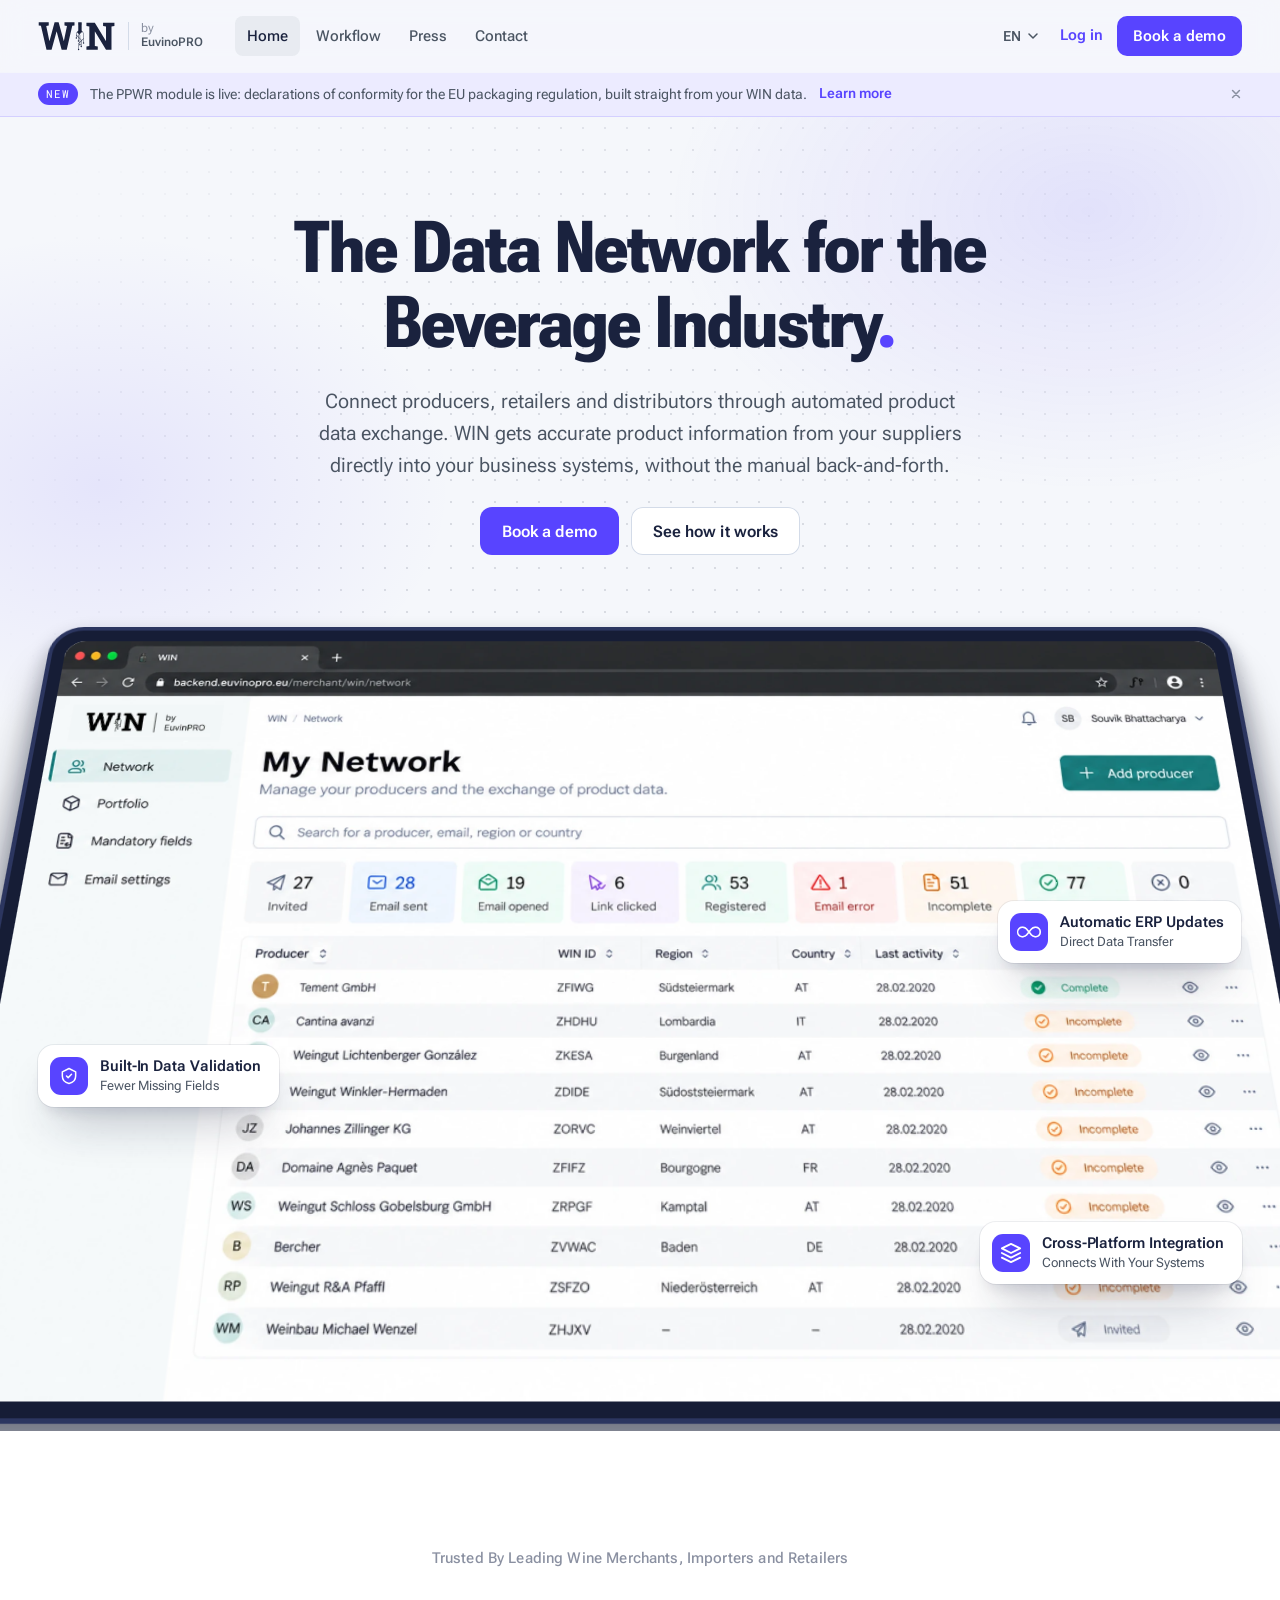
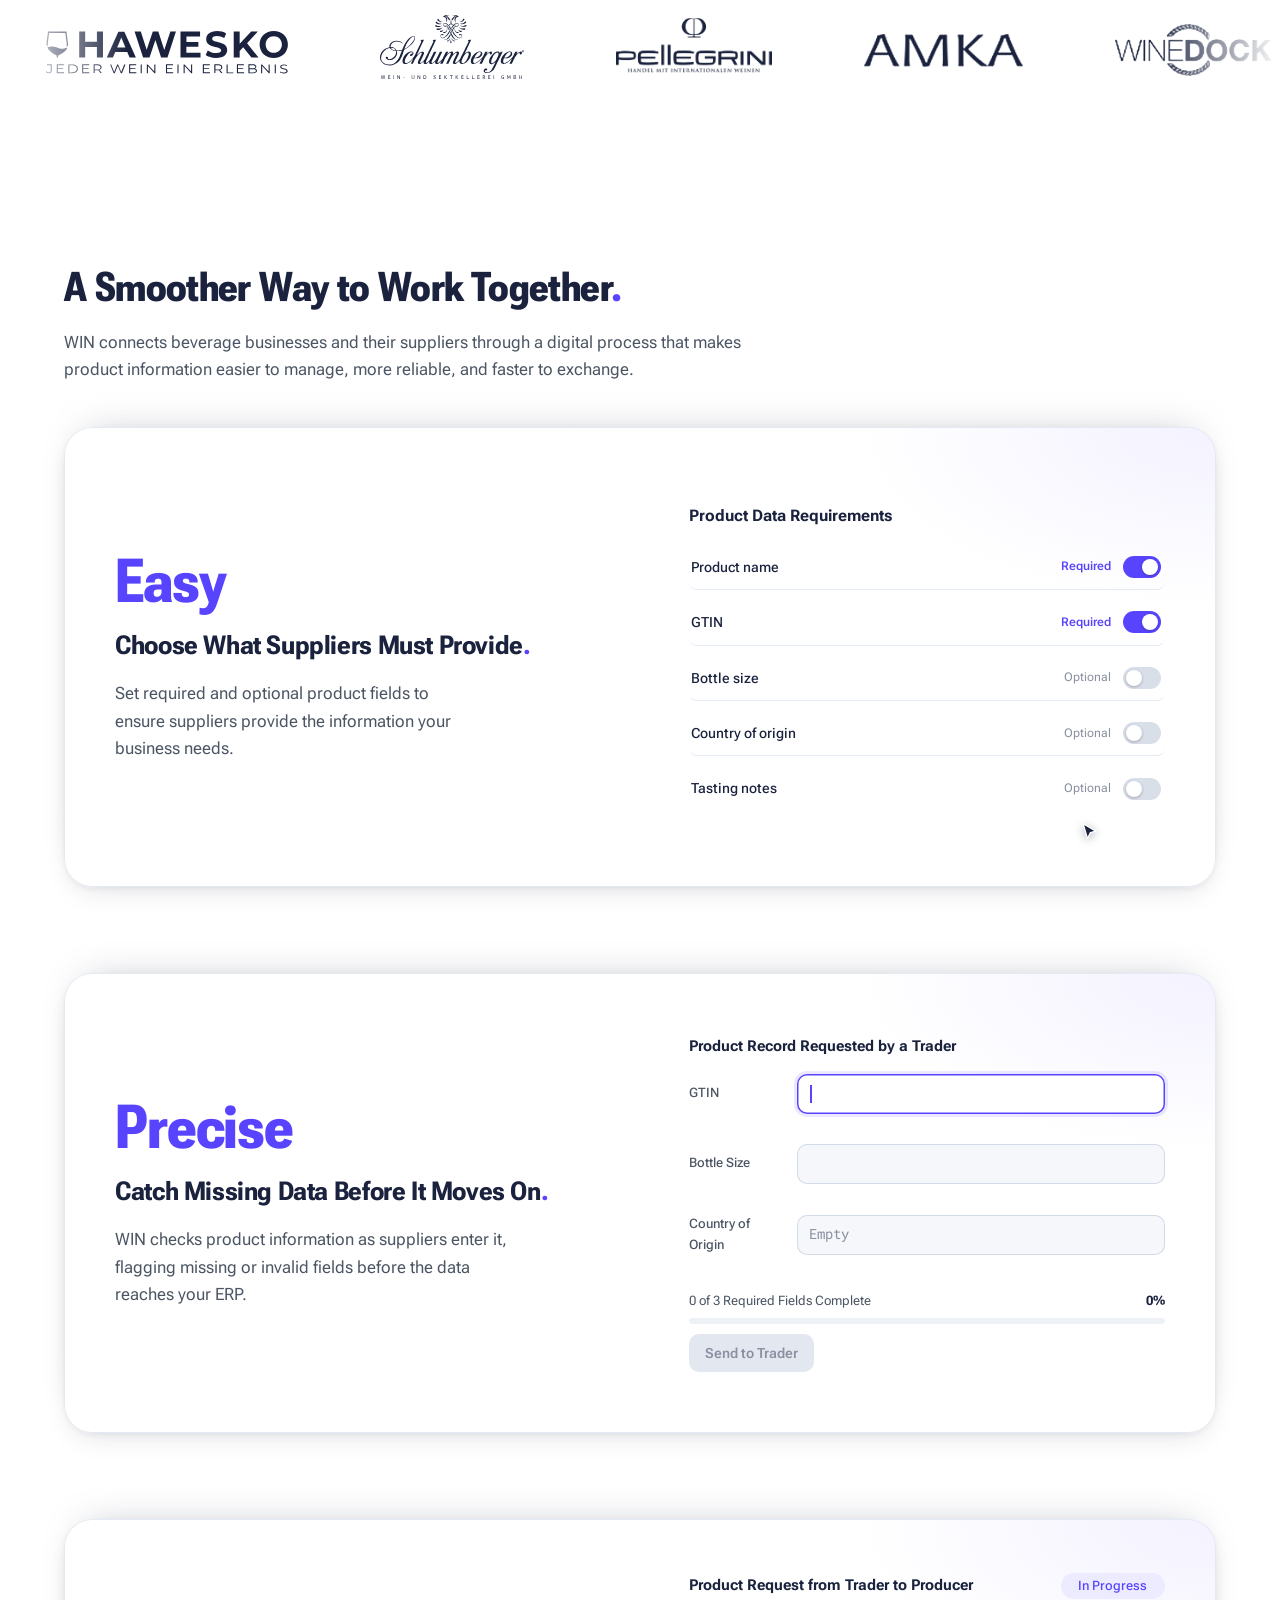
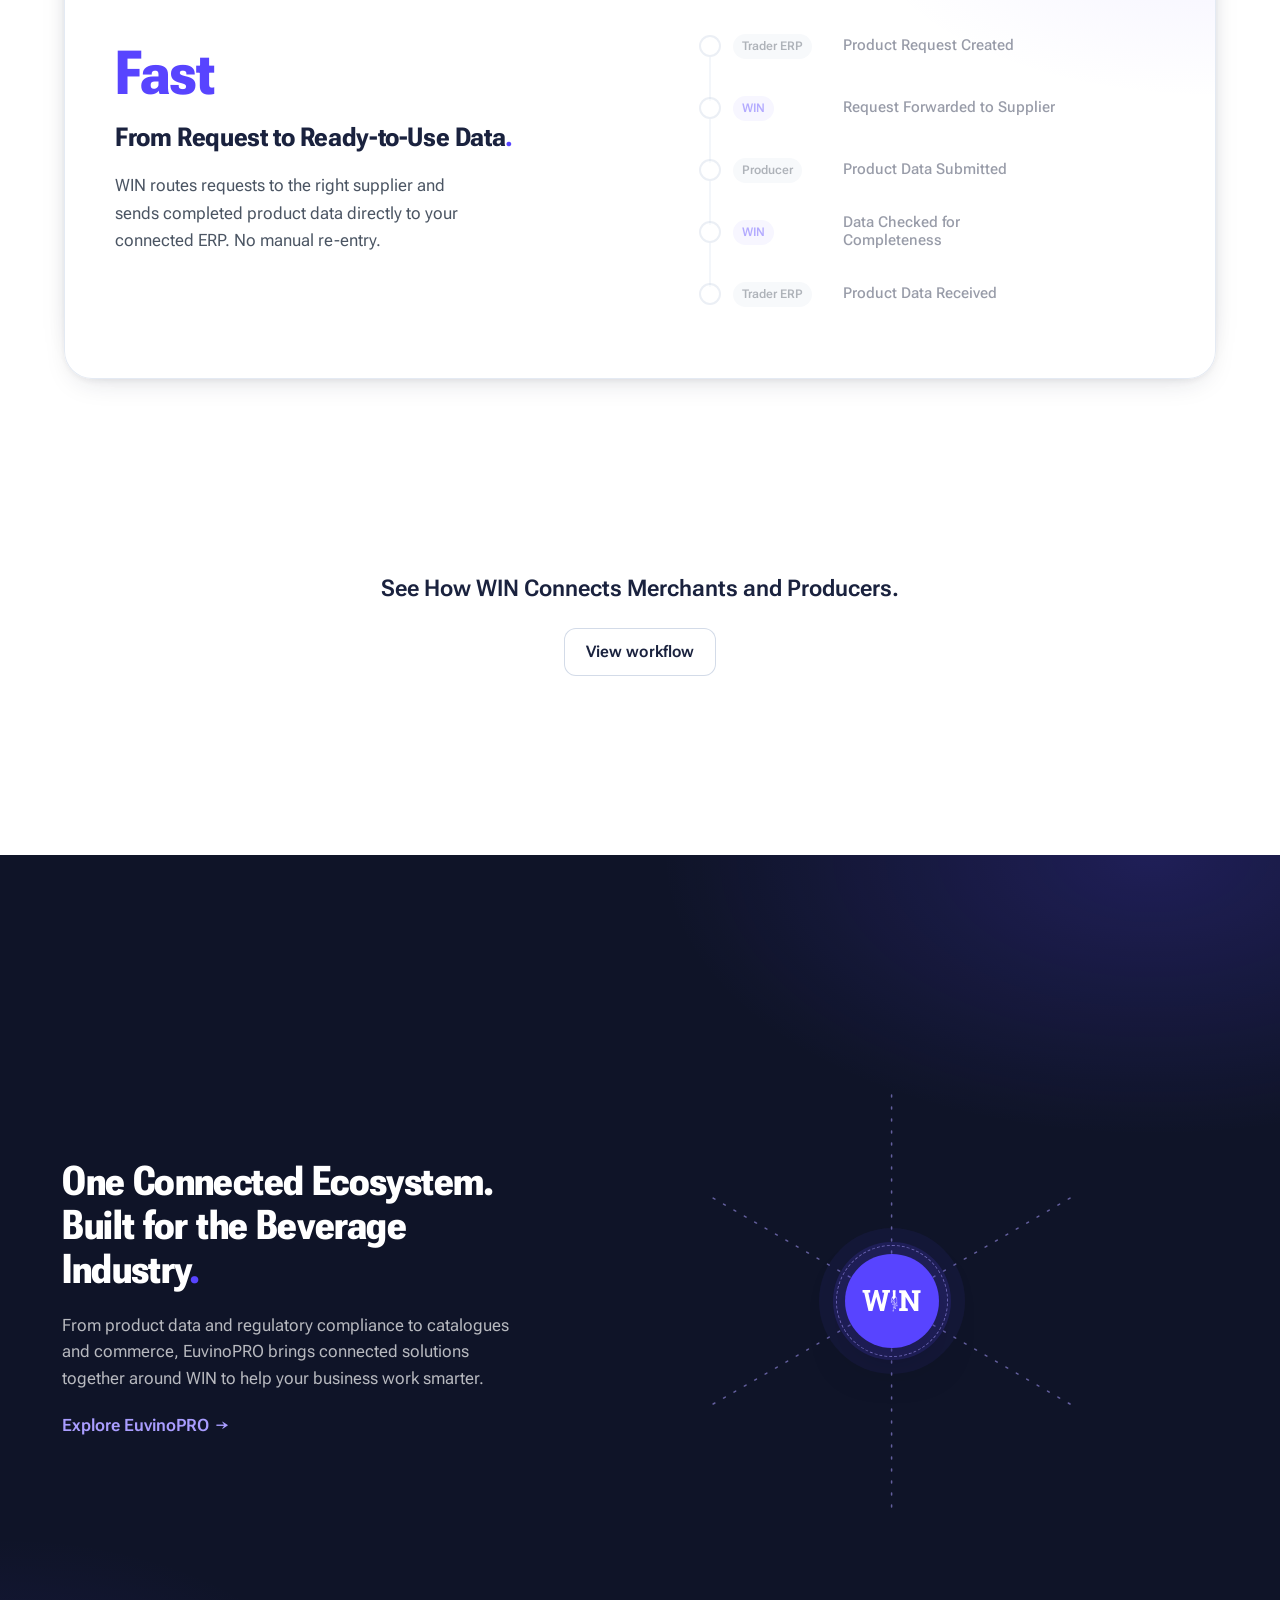
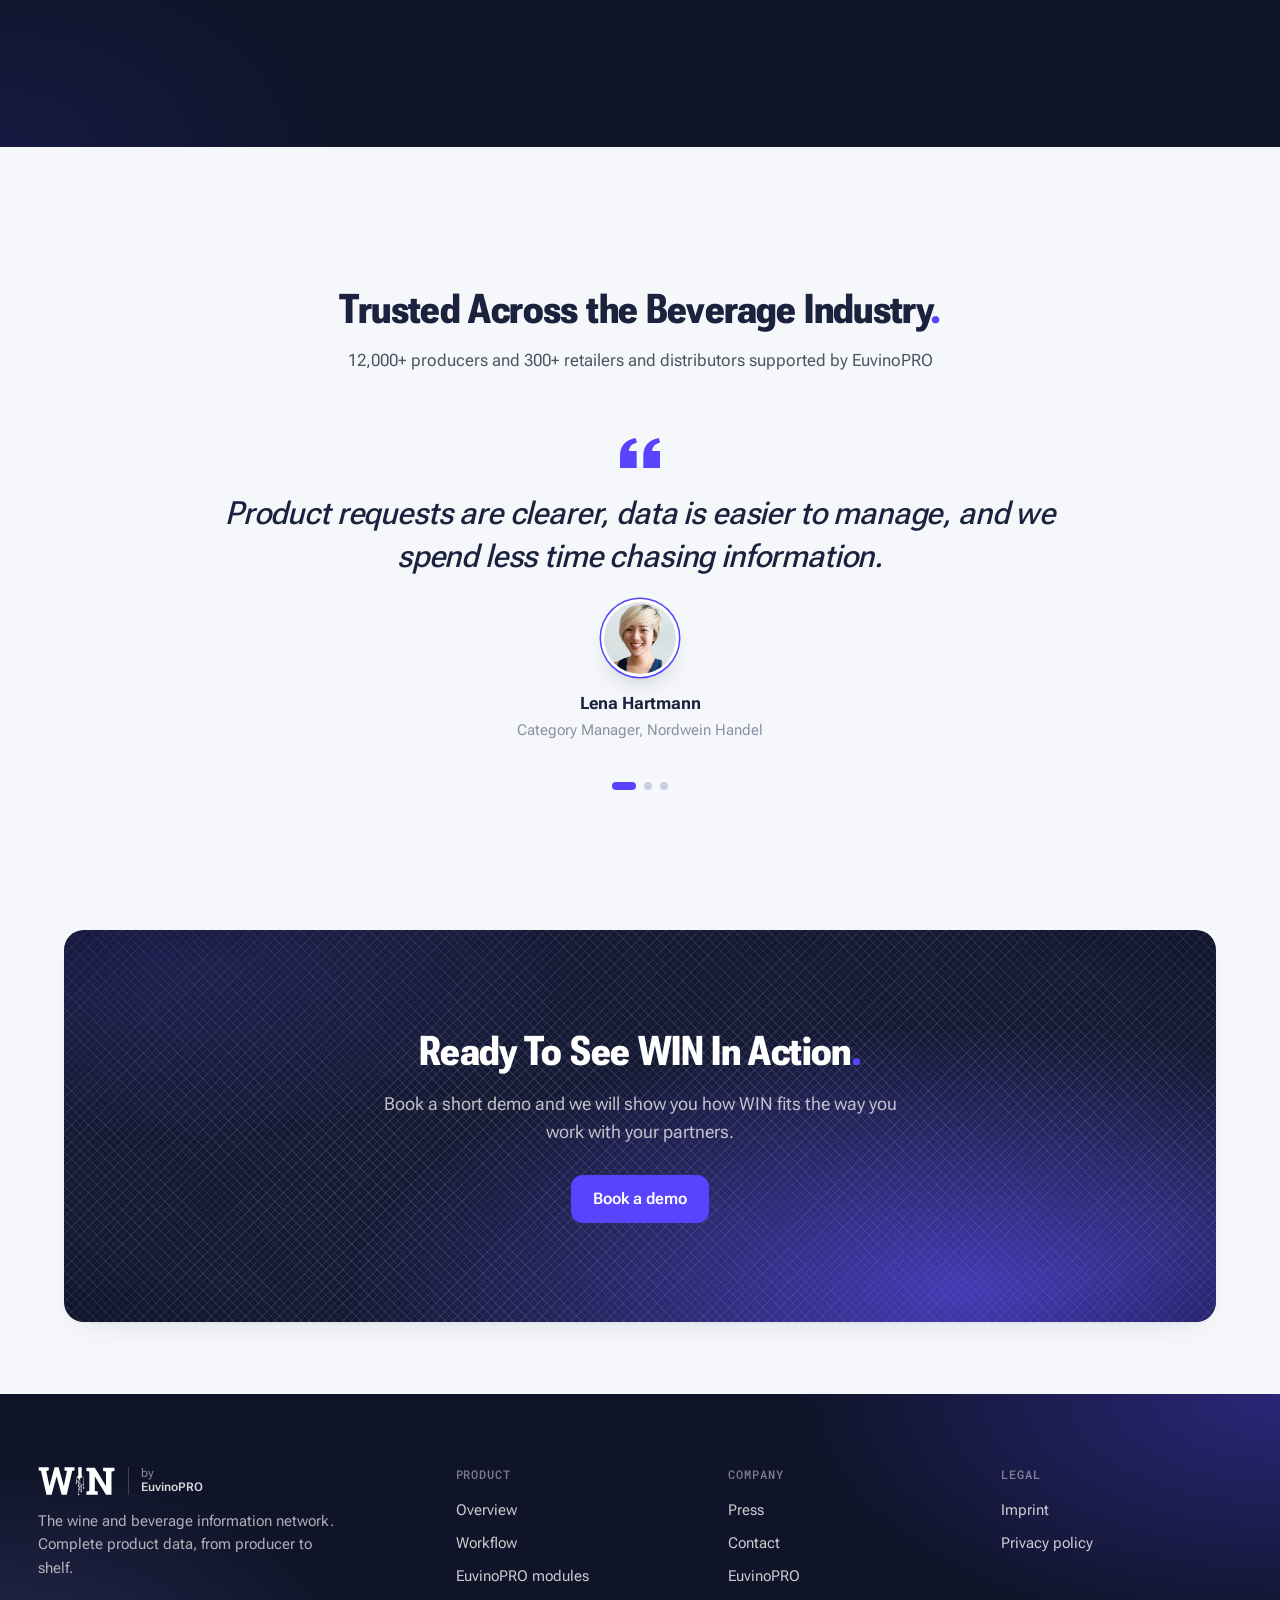
==== index.html @ dd014fe1 "Home: shiny button effect on View workflow and closing Book a demo Co-Authored-By: Claude Sonnet 5.5" ====
<!doctype html>
<html lang="en">
<head>
  <meta charset="utf-8">
  <meta name="viewport" content="width=device-width, initial-scale=1">
  <title>WIN | The data network for the wine & beverage industry</title>
  <meta name="description" content="WIN connects retailers, producers and agencies of the wine and beverage industry. Suppliers enter product data once, WIN validates it, and it lands straight in your ERP.">
  <meta name="robots" content="noindex">
  <link rel="icon" href="assets/brand/favicon.svg" type="image/svg+xml">
  <link rel="preconnect" href="https://fonts.googleapis.com">
  <link rel="preconnect" href="https://fonts.gstatic.com" crossorigin>
  <link href="https://fonts.googleapis.com/css2?family=Roboto+Flex:opsz,wdth,wght@8..144,25..151,300..900&family=Roboto+Mono:wght@400;500&display=swap" rel="stylesheet">
  <link rel="stylesheet" href="css/styles.css">
<script src="js/lang-de.js"></script>
<script src="js/i18n.js"></script>
</head>
<body data-page="home">
<script src="js/layout.js"></script>



<div class="announce" id="announce" role="region" aria-label="Announcement">
  <div class="announce-row">
    <span class="announce-tag">New</span>
    <span class="announce-text">The PPWR module is live: declarations of conformity for the EU packaging regulation, built straight from your WIN data.</span>
    <span class="announce-short">PPWR module now live</span>
    <a class="announce-link" href="#ecosystem">Learn more</a>
  </div>
  <button class="announce-close" type="button" aria-label="Dismiss announcement"><svg viewBox="0 0 14 14" aria-hidden="true"><path d="M3 3l8 8M11 3l-8 8"/></svg></button>
</div>

<main id="top">

  <!-- ============ HERO ============ -->
  <section class="hero" id="product">
    <div class="hero-bg" aria-hidden="true"></div>
    <div class="container">
      <div class="hero-copy">
        <h1>The Data Network for the<br class="d-br"> Beverage Industry<span class="dot">.</span></h1>
        <p class="lead">Connect producers, retailers and distributors through automated product data exchange. WIN gets accurate product information from your suppliers directly into your business systems, without the manual back-and-forth.</p>
        <div class="hero-ctas">
          <a class="btn btn-primary" href="contact.html?topic=demo">Book a demo</a>
          <a class="btn btn-secondary" href="solution.html">See how it works</a>
        </div>
      </div>

      <div class="hero-stage">
        <div class="stage-glow" aria-hidden="true"></div>

        <div class="float float-1" data-float="0">
          <div class="float-icon violet ico-loop"><svg viewBox="0 0 32 32" fill="none"><path class="loop-track" d="M12.736 12.097C10.294 9.466 5.388 8.865 2.85 11.404C0.312 13.942 0.312 18.057 2.85 20.597C5.388 23.135 10.299 22.528 12.741 19.897C14.804 17.675 17.205 14.343 19.254 12.107C21.679 9.46 26.611 8.865 29.149 11.404C31.688 13.942 31.688 18.057 29.149 20.597C26.611 23.135 21.684 22.545 19.259 19.898C17.21 17.663 14.799 14.32 12.736 12.097Z"/><path class="loop-run" pathLength="1" d="M12.736 12.097C10.294 9.466 5.388 8.865 2.85 11.404C0.312 13.942 0.312 18.057 2.85 20.597C5.388 23.135 10.299 22.528 12.741 19.897C14.804 17.675 17.205 14.343 19.254 12.107C21.679 9.46 26.611 8.865 29.149 11.404C31.688 13.942 31.688 18.057 29.149 20.597C26.611 23.135 21.684 22.545 19.259 19.898C17.21 17.663 14.799 14.32 12.736 12.097Z"/></svg></div>
          <div><b>Automatic ERP Updates</b><small>Direct Data Transfer</small></div>
        </div>
        <div class="float float-2" data-float="1">
          <div class="float-icon teal ico-check"><svg viewBox="0 0 24 24"><path d="M12 3l8 4v5c0 5-3.5 8-8 9-4.5-1-8-4-8-9V7z"/><path class="check-mark" d="M9 12l2 2 4-4"/></svg></div>
          <div><b>Built-In Data Validation</b><small>Fewer Missing Fields</small></div>
        </div>
        <div class="float float-3" data-float="2">
          <div class="float-icon violet ico-layers"><svg viewBox="0 0 24 24" fill="none"><path class="layer-bot" d="M2 17l10 5 10-5"/><path class="layer-mid" d="M2 12l10 5 10-5"/><path class="layer-top" d="M12 2L2 7l10 5 10-5z"/></svg></div>
          <div><b>Cross-Platform Integration</b><small>Connects With Your Systems</small></div>
        </div>

        <div class="device-scene"><div class="device" id="device">
<picture class="device-screen shot-en">
            <img src="assets/brand/win-network-screen-en.webp" width="2000" height="1254" alt="The WIN web app: a merchant's network of producers with request and data status for each one" fetchpriority="high">
          </picture>
          <picture class="device-screen shot-de">
            <img src="assets/brand/win-network-screen-de.webp" width="2000" height="1254" alt="Die WIN Web-App: das Produzentennetzwerk eines Händlers mit Anfrage- und Datenstatus je Produzent" loading="lazy">
          </picture>
        </div></div>
      </div>
    </div>
  </section>

  <!-- ============ LOGO CAROUSEL ============ -->
  <section class="logos" id="customers" aria-label="Customers">
    <div class="container"><p>Trusted By Leading Wine Merchants, Importers and Retailers</p></div>
    <div class="marquee">
      <div class="marquee-track" id="logoTrack">
        <div class="logo-tile" style="--dy:3.6px"><img src="assets/logos/mono/hawesko.svg" alt="Hawesko" style="--h:46px"></div>
        <div class="logo-tile" style="--dy:-2.9px"><img src="assets/logos/mono/schlumberger-1.svg" alt="Schlumberger" style="--h:64px"></div>
        <div class="logo-tile" style="--dy:-4.7px"><img src="assets/logos/mono/pellegrini.png" alt="Pellegrini" style="--h:54px"></div>
        <div class="logo-tile"><img src="assets/logos/mono/amka.png" alt="AMKA" style="--h:33px"></div>
        <div class="logo-tile"><img src="assets/logos/mono/winedock.png" alt="Winedock" style="--h:52px"></div>
        <div class="logo-tile"><img src="assets/logos/mono/dollerer.png" alt="Döllerer Weinhandelshaus" style="--h:64px"></div>
        <div class="logo-tile"><img src="assets/logos/mono/ersan.png" alt="Ersan Weine" style="--h:22px"></div>
      </div>
    </div>
  </section>

  <!-- ============ WHY WIN: stacking cards Easy, Precise, Fast (after uilayout stacking-card, 21st.dev) ============ -->
  <section class="section why" id="why">
    <div class="container">
      <div class="why-stage">
      <div class="why-head">
        <h2>A Smoother Way to Work Together<span class="dot">.</span></h2>
        <p class="lead">WIN connects beverage businesses and their suppliers through a digital process that makes product information easier to manage, more reliable, and faster to exchange.</p>
      </div>
      <div class="stack" id="stack">
        <div class="stack-item" style="--i:0">
          <article class="stack-card is-easy">
            <div class="stack-copy">
              <span class="tile-tag">Easy</span>
              <h3>Choose What Suppliers Must Provide<span class="dot">.</span></h3>
              <p>Set required and optional product fields to ensure suppliers provide the information your business needs.</p>
            </div>
            <div class="stack-visual">
              <div class="ui ui-fields" aria-hidden="true">
                <div class="ui-head"><b>Product Data Requirements</b></div>
                <div class="ui-row is-req"><span class="ui-label">Product name</span><span class="ui-state">Required</span><span class="ui-switch is-on"></span></div>
                <div class="ui-row is-req"><span class="ui-label">GTIN</span><span class="ui-state">Required</span><span class="ui-switch is-on"></span></div>
                <div class="ui-row" data-target="1"><span class="ui-label">Bottle size</span><span class="ui-state">Optional</span><span class="ui-switch"></span></div>
                <div class="ui-row" data-target="2"><span class="ui-label">Country of origin</span><span class="ui-state">Optional</span><span class="ui-switch"></span></div>
                <div class="ui-row"><span class="ui-label">Tasting notes</span><span class="ui-state">Optional</span><span class="ui-switch"></span></div>
                <svg class="ui-cursor" viewBox="0 0 24 24" aria-hidden="true"><path d="M5 3l14 8-6 1.6L9.8 19z"/></svg>
              </div>
            </div>
          </article>
        </div>
        <div class="stack-item" style="--i:1">
          <article class="stack-card is-right">
            <div class="stack-copy">
              <span class="tile-tag">Precise</span>
              <h3>Catch Missing Data Before It Moves On<span class="dot">.</span></h3>
              <p>WIN checks product information as suppliers enter it, flagging missing or invalid fields before the data reaches your ERP.</p>
            </div>
            <div class="stack-visual">
              <div class="ui ui-form" data-static aria-hidden="true">
                <div class="ui-head"><b>Product Record Requested by a Trader</b></div>
                <div class="ui-field is-ok" data-f="gtin"><label>GTIN</label><div class="ui-input"><span class="ui-val">4006381333931</span><i class="ui-caret"></i></div><span class="ui-msg">Valid</span></div>
                <div class="ui-field is-ok" data-f="size"><label>Bottle Size</label><div class="ui-input"><span class="ui-val">0.75 L</span><i class="ui-caret"></i></div><span class="ui-msg">Valid</span></div>
                <div class="ui-field is-err" data-f="country"><label>Country of Origin</label><div class="ui-input"><span class="ui-val ui-empty">Empty</span></div><span class="ui-msg">Required</span></div>
                <div class="ui-progress"><span data-status>2 of 3 Required Fields Complete</span><b data-pct>67%</b><i><em style="width:67%"></em></i></div>
                <span class="ui-send" aria-disabled="true">Send to Trader</span>
              </div>
            </div>
          </article>
        </div>
        <div class="stack-item" style="--i:2">
          <article class="stack-card is-fast">
            <div class="stack-copy">
              <span class="tile-tag">Fast</span>
              <h3>From Request to Ready-to-Use Data<span class="dot">.</span></h3>
              <p>WIN routes requests to the right supplier and sends completed product data directly to your connected ERP. No manual re-entry.</p>
            </div>
            <div class="stack-visual">
              <div class="ui ui-activity" data-static aria-hidden="true">
                <div class="ui-head"><b>Product Request from Trader to Producer</b><span class="ui-count is-ready" data-act-status>Ready to Use</span></div>
                <ol class="act">
                  <li class="is-done"><span class="act-dot"></span><span class="act-who">Trader ERP</span><span class="act-msg">Product Request Created</span><span class="act-state">Done</span></li>
                  <li class="is-done"><span class="act-dot"></span><span class="act-who is-win">WIN</span><span class="act-msg">Request Forwarded to Supplier</span><span class="act-state">Done</span></li>
                  <li class="is-done"><span class="act-dot"></span><span class="act-who">Producer</span><span class="act-msg">Product Data Submitted</span><span class="act-state">Done</span></li>
                  <li class="is-done"><span class="act-dot"></span><span class="act-who is-win">WIN</span><span class="act-msg">Data Checked for Completeness</span><span class="act-state">Done</span></li>
                  <li class="is-done is-final"><span class="act-dot"></span><span class="act-who">Trader ERP</span><span class="act-msg">Product Data Received</span><span class="act-state">Done</span></li>
                </ol>
              </div>
            </div>
          </article>
        </div>
      </div>
      </div>
      <div class="why-more reveal">
        <p>See How WIN Connects Merchants and Producers.</p>
        <a class="btn btn-secondary btn-shiny" href="solution.html">View workflow</a>
      </div>
    </div>
  </section>

  <!-- ============ ECOSYSTEM ============ -->
  <section class="section trust eco-dark" id="ecosystem">
    <div class="container eco">
      <div class="eco-copy reveal">
        <h2>One Connected Ecosystem. Built for the Beverage Industry<span class="dot">.</span></h2>
        <p class="lead">From product data and regulatory compliance to catalogues and commerce, EuvinoPRO brings connected solutions together around WIN to help your business work smarter.</p>
        <div><a class="text-link" href="https://www.euvinopro.eu/">Explore EuvinoPRO</a></div>
      </div>
      <div class="eco-orbit reveal" id="ecoMods" role="group" aria-label="EuvinoPRO modules around WIN">
        <svg class="orbit-lines" aria-hidden="true"></svg>
        <div class="eco-core" aria-hidden="true"><svg class="win-logo" viewBox="0 0 108 42" role="img" aria-label="WIN"><g transform="translate(1 1)"><g class="win-logo__vine" transform="translate(51.547945 .666621)"><path d="m.91498721 18.123517 6.84577551 6.8692815-.08460928-.2047489v9.3118877c0 .1602168.12991857.2900946.29017642.2900946s.29017642-.1298778.29017642-.2900946v-9.3118877c0-.076755-.03042375-.1503734-.08460927-.2047489l-6.84567953-6.8686897c-.11311247-.1134951-.29683744-.1138403-.41036261-.0007604-.11352518.1130799-.11387071.2967522-.00076105.4102474z"/><path d="m6.96363898 34.0495268c0 .55563.44909056 1.0060401 1.00260738 1.0060401.55353602 0 1.00241541-.4503903 1.00241541-1.0060401 0-.5554032-.4488698-1.0060401-1.00241541-1.0060401-.55353602 0-1.00260738.4506073-1.00260738 1.0060401"/><path d="m2.18076222 14.1516311 3.78516437 4.1342332-.07612848-.1958622v13.617049c0 .1602168.12991857.2900947.29017642.2900947s.29017642-.1298779.29017642-.2900947v-13.617049c0-.0725039-.02715947-.1423843-.07612848-.1958622l-3.78526035-4.1336414c-.10820788-.1181801-.29175049-.1262876-.40996909-.0181186-.118209.1081789-.12632892.2916728-.01812295.4098529z"/><path d="m5.17745066 31.6567294c0 .5549593.44909055 1.0057442 1.00260737 1.0057442.55353602 0 1.00241542-.4508342 1.00241542-1.0057442 0-.5556301-.4488698-1.0060401-1.00241542-1.0060401-.55353601 0-1.00260737.4503903-1.00260737 1.0060401"/><path d="m11.0453816 22.6585881-6.94818616 6.9718581c-.05418744.0543755-.08461311.127994-.08461311.2047489v8.4238107c0 .1602168.12991857.2900946.29017642.2900946s.29017642-.1298778.29017642-.2900946v-8.4238107l-.08461312.2047489 6.94818625-6.9718581c.1131124-.1134951.1127765-.2971764-.0007545-.4102474-.1135251-.1130809-.2972501-.1127455-.4103626.0007536z"/><path d="m3.30017729 38.2088123c0 .5554032.44909055 1.0062374 1.00260737 1.0062374.55353602 0 1.00241542-.4508342 1.00241542-1.0062374s-.4488698-1.0060401-1.00241542-1.0060401c-.55353602 0-1.00260737.4506073-1.00260737 1.0060401"/><path d="m8.88621493 12.8201074-5.01140521 5.0280308c-.05419225.0543755-.08462079.1280038-.08462079.2047588v8.2010024c0 .1602168.12991856.2900946.29017641.2900946.16025786 0 .29017642-.1298778.29017642-.2900946v-8.2010024l-.08462079.2047587 5.01140521-5.0280307c.11316046-.1144124.11287252-.2978668-.00067186-.4112929-.11354437-.1134261-.29725015-.1124398-.4104106.0009863z"/><path d="m3.07788754 26.2034001c0 .5551763.44909055 1.0057442 1.00260738 1.0057442.55353602 0 1.00241541-.4506073 1.00241541-1.0057442 0-.5554032-.4488698-1.0060401-1.00241541-1.0060401-.55353602 0-1.00260738.4506073-1.00260738 1.0060401"/><path d="m11.5396788 29.0814639v-10.1659368c-.0028794-.1293452-.0037432-.2324446-.0046071-.4676312-.0080623-2.2992948-.3348263-3.5968893-1.79204306-5.2846696-1.11960703-1.3048932-1.25580269-1.5958558-1.27394291-2.5180593l.00005576-7.69906725-.29017642.29009463h.29109783c.16025785 0 .29017642-.12987781.29017642-.29009463v-1.23368137c0-.16021682-.12991857-.29009463-.29017642-.29009463h-.29109783l.29017642.29009463v-1.19975217c0-.16021682-.12991857-.29009463-.29017642-.29009463h-3.99987169c-.16025786 0-.29017642.12987781-.29017642.29009463v1.19975217h.29017642v-.29009463h-.28865994c-.16025785 0-.29017642.12987781-.29017642.29009463v1.23368137c0 .16021682.12991857.29009463.29017642.29009463h.28865994v-.29009463h-.29017642v7.70468925c-.01807784.91813-.15399996 1.2089249-1.27701428 2.5123387-1.45457732 1.6863994-1.78042952 2.9835007-1.78714812 5.2812175-.00069733.2372183-.00150113.3407418-.0043876.4641692v3.234419c0 .1602168.12991856.2900946.29017642.2900946.16025785 0 .29017641-.1298778.29017641-.2900946v-3.2278107c.00285061-.1219775.00367604-.2279569.00438629-.4690712.00638267-2.1723562.30071503-3.3439985 1.6464414-4.9042483 1.20397348-1.3975081 1.39650941-1.8092942 1.41762502-2.8853626l.00005586-7.71040989c0-.16021682-.12991856-.29009463-.29017642-.29009463h-.28865993v.29009463h.29017642v-1.23368137h-.29017642v.29009463h.28865993c.16025786 0 .29017642-.12987781.29017642-.29009463v-1.19975217l-.29017642.29009463h3.9998717l-.29017642-.29009463v1.19975217c0 .16021682.12991856.29009463.29017642.29009463h.29109782l-.29017642-.29009463v1.23368137l.29017642-.29009463h-.29109782c-.16025786 0-.29017642.12987781-.29017642.29009463v7.70468929c.02113192 1.0794219.21367074 1.4915038 1.41484159 2.89059 1.34880729 1.5621239 1.64394589 2.7343579 1.65162429 4.9081936.000836.2390233.0017277.3445688.0047031.4722964l-.0000778 10.160019c0 .1602168.1299186.2900946.2901764.2900946.1602579 0 .2901669-.1298778.2901669-.2900946z"/><path d="m12.2528104 29.0311619c0 .5551764-.4490906 1.0057442-1.0026074 1.0057442-.553536 0-1.0024154-.4506073-1.0024154-1.0057442 0-.5554032.4488698-1.0060401 1.0024154-1.0060401.553536 0 1.0026074.4506073 1.0026074 1.0060401"/><path d="m.10798713 22.0934303c0 .5554032.44909055 1.0060401 1.00260737 1.0060401.55353602 0 1.00241542-.4506073 1.00241542-1.0060401 0-.5556301-.4488698-1.0062374-1.00241542-1.0062374-.55353601 0-1.00260737.4506073-1.00260737 1.0062374"/><path d="m8.50152697 2.92728088v-1.21444824h-.27594258v-1.1997719h-4.14518545v1.1997719h-.27603856v1.21444824h.27603856v8.80196342l-1.68550528 2.2261104 2.76211325 3.0171341 3.96560683-3.9166523-.93657312-1.8384891.03954377-8.29006652z"/></g><g class="win-logo__type"><path d="m105.999721 1.39389365v4.57137889l-4.110171.77921432v32.46741134h-7.6670786l-15.4926183-25.4545711-.1580828.0259768v20.1040665l4.1101709.7792143v4.5454908h-15.8874207v-4.5454908l4.0838208-.7792143v-27.14261756l-4.0838208-.77921433v-4.57137888h4.0838208 7.693429l15.4926183 25.45457107.1580918-.0259768v-20.07746912l-4.1101708-.77921432v-4.57137889h11.7775194 4.110171z"/><path d="m50.0958904 5.32592018-3.1424961.39710306-7.725206 33.48905226h-7.096671l-6.9920046-25.4407281h-.1571248l-6.9919152 25.4407281h-7.0966711l-7.77758387-33.48905226-3.11621773-.39710306v-4.65929925h14.0365659v4.65929925l-3.4828632.60889679 4.3732877 21.12606013.1571248.0264754 7.149049-26.42022556h5.6301788l7.2014269 26.42022556.1571248-.0264754 4.3470987-21.12606013-3.4828632-.60889679v-4.65929925h14.0097513v4.65929925z"/></g></g></svg></div>
        <div class="eco-module" style="left:50%;top:6%"><i class="lot" data-icon="check-circle"></i><span>PPWR Compliance<small>EU Packaging Rules</small></span><span class="new">NEW</span></div>
        <div class="eco-module" style="left:12%;top:32%"><i class="lot" data-icon="globe"></i><span>GDSN Connector<small>Publish &amp; Receive</small></span></div>
        <div class="eco-module" style="left:88%;top:32%"><i class="lot" data-icon="book-open"></i><span>Catalogues<small>Trade &amp; Product</small></span></div>
        <div class="eco-module" style="left:16%;top:76%"><i class="lot" data-icon="shopping-cart"></i><span>Online Shops<small>B2B &amp; B2C</small></span></div>
        <div class="eco-module" style="left:84%;top:76%"><i class="lot" data-icon="git-branch"></i><span>Multichannel<small>E-commerce Channels</small></span></div>
        <div class="eco-module" style="left:50%;top:96%"><i class="lot" data-icon="settings"></i><span>Process Consulting<small>Master Data Workflows</small></span></div>
      </div>
    </div>
  </section>

  <!-- ============ TESTIMONIALS ============ -->
  <section class="section testi" id="testimonials">
    <div class="container">
      <div class="testi-head reveal">
        <h2>Trusted Across the Beverage Industry<span class="dot">.</span></h2>
        <p class="lead">12,000+ producers and 300+ retailers and distributors supported by EuvinoPRO</p>
      </div>
      <div class="testi-stage reveal" data-testi>
        <figure class="testi-slide is-active">
          <svg class="testi-q" viewBox="0 0 48 36" aria-hidden="true"><path d="M0 36V21.6C0 9.6 6.2 2.4 18.6 0l1.8 5.4C13.8 7.2 11 10.8 10.8 15.6H20V36H0zm28 0V21.6C28 9.6 34.2 2.4 46.6 0l1.4 5.4c-6.4 1.8-9.2 5.4-9.4 10.2H48V36H28z"/></svg>
          <blockquote>Product requests are clearer, data is easier to manage, and we spend less time chasing information.</blockquote>
          <figcaption><img class="testi-av" src="assets/testimonials/women-44.jpg" width="128" height="128" alt="Portrait of Lena Hartmann" loading="lazy"><b>Lena Hartmann</b><small>Category Manager, Nordwein Handel</small></figcaption>
        </figure>
        <figure class="testi-slide">
          <svg class="testi-q" viewBox="0 0 48 36" aria-hidden="true"><path d="M0 36V21.6C0 9.6 6.2 2.4 18.6 0l1.8 5.4C13.8 7.2 11 10.8 10.8 15.6H20V36H0zm28 0V21.6C28 9.6 34.2 2.4 46.6 0l1.4 5.4c-6.4 1.8-9.2 5.4-9.4 10.2H48V36H28z"/></svg>
          <blockquote>I enter my product data once. WIN checks it as I type and sends it to every partner who asked for it.</blockquote>
          <figcaption><img class="testi-av" src="assets/testimonials/men-32.jpg" width="128" height="128" alt="Portrait of Jonas Berger" loading="lazy"><b>Jonas Berger</b><small>Managing Director, Weingut Sonnenhang</small></figcaption>
        </figure>
        <figure class="testi-slide">
          <svg class="testi-q" viewBox="0 0 48 36" aria-hidden="true"><path d="M0 36V21.6C0 9.6 6.2 2.4 18.6 0l1.8 5.4C13.8 7.2 11 10.8 10.8 15.6H20V36H0zm28 0V21.6C28 9.6 34.2 2.4 46.6 0l1.4 5.4c-6.4 1.8-9.2 5.4-9.4 10.2H48V36H28z"/></svg>
          <blockquote>Requests come in clearly, we refine the record for our market, and it goes on without a single email attachment.</blockquote>
          <figcaption><img class="testi-av" src="assets/testimonials/women-68.jpg" width="128" height="128" alt="Portrait of Mira Vogt" loading="lazy"><b>Mira Vogt</b><small>Product Data Lead, Vinara Import</small></figcaption>
        </figure>
        <div class="testi-ctrl">
          <span class="testi-dots" role="tablist"></span>
        </div>
      </div>
    </div>
  </section>

  <section class="section cta-end" id="book">
    <div class="container">
      <div class="cta-panel reveal">
        <h2>Ready To See WIN In Action<span class="dot">.</span></h2>
        <p>Book a short demo and we will show you how WIN fits the way you work with your partners.</p>
        <a class="btn btn-primary btn-shiny" href="contact.html?topic=demo">Book a demo</a>
      </div>
    </div>
  </section>

</main>

<script>WINi18n.start();</script>
<script src="assets/vendor/lottie_light.min.js"></script>
<script src="js/home.js"></script>
<script src="js/why.js"></script>
<script src="js/testimonials.js"></script>
</body>
</html>
---- css/styles.css ----
/* =========================================================
   WIN — concept redesign
   Brand: EuvinoPRO language (navy / violet) + WIN orange
   ========================================================= */

:root {
  /* Brand */
  --navy: #1a223e;
  --navy-900: #0f1428;
  --navy-800: #161d36;
  --navy-700: #232c4d;
  --violet: #5844ff;
  --violet-600: #4733f0;
  --violet-100: #ecebff;
  --orange: #e57f09; /* warnings only */
  --accent: var(--violet);
  --accent-light: #a99dff;
  --accent-soft: #f4f2ff;
  --orange-100: var(--accent-soft);
  --teal: #048ba8;
  --teal-100: #e1f3f7;
  --red: #d9483b;

  /* Neutrals */
  --bg: #f5f7fb;
  --surface: #ffffff;
  --line: #e4eaf3;
  --line-strong: #d3dbe8;
  --ink: var(--navy);
  --ink-2: #4b5563;
  --ink-3: #8a90a1;

  /* Type */
  --font: "Roboto Flex", Roboto, system-ui, sans-serif;
  --mono: "Roboto Mono", ui-monospace, monospace;

  /* Layout */
  --max: 1200px;
  --gutter: 24px;
  --radius: 14px;
  --radius-lg: 22px;

  --shadow-sm: 0 1px 2px rgba(26, 34, 62, .06), 0 1px 1px rgba(26, 34, 62, .04);
  --shadow-md: 0 10px 30px -12px rgba(26, 34, 62, .18), 0 2px 6px rgba(26, 34, 62, .05);
  --shadow-lg: 0 40px 80px -30px rgba(26, 34, 62, .35), 0 12px 30px -12px rgba(26, 34, 62, .15);

  --ease: cubic-bezier(.2, .7, .2, 1);
}

*, *::before, *::after { box-sizing: border-box; }
html { scroll-behavior: smooth; scroll-padding-top: 88px; -webkit-text-size-adjust: 100%; }
body {
  margin: 0;
  font-family: var(--font);
  font-size: 17px;
  line-height: 1.6;
  color: var(--ink);
  background: var(--bg);
  -webkit-font-smoothing: antialiased;
  overflow-x: hidden;
}
img, svg { display: block; max-width: 100%; }
a { color: inherit; text-decoration: none; }
button { font: inherit; color: inherit; cursor: pointer; border: 0; background: none; padding: 0; }
:focus-visible { outline: 2px solid var(--violet); outline-offset: 3px; border-radius: 6px; }

.container { width: 100%; max-width: var(--max); margin: 0 auto; padding: 0 var(--gutter); }
.sr-only { position: absolute; width: 1px; height: 1px; overflow: hidden; clip: rect(0 0 0 0); white-space: nowrap; }

/* ---------- Type ---------- */
.display, h1, h2, h3 {
  font-variation-settings: "wdth" 78, "opsz" 72;
  font-weight: 700;
  letter-spacing: -0.015em;
  line-height: 1.04;
  margin: 0;
}
h1 { font-size: clamp(44px, 6.4vw, 84px); }
h2 { font-size: clamp(34px, 4.4vw, 56px); }
h3 { font-size: 24px; line-height: 1.15; font-variation-settings: "wdth" 85, "opsz" 32; }
.dot { color: var(--accent); }
p { margin: 0; }
.lead { font-size: clamp(18px, 1.6vw, 21px); color: var(--ink-2); line-height: 1.55; max-width: 60ch; }
.eyebrow {
  display: inline-flex; align-items: center; gap: 10px;
  font-family: var(--mono); font-size: 12.5px; font-weight: 500;
  letter-spacing: .08em; text-transform: uppercase; color: var(--ink-2);
}
.eyebrow::before { content: ""; width: 18px; height: 2px; background: var(--accent); border-radius: 2px; }
.mono { font-family: var(--mono); }

.section { padding: clamp(80px, 11vw, 140px) 0; position: relative; }
.section-head { display: grid; gap: 18px; max-width: 760px; margin-bottom: clamp(40px, 6vw, 64px); }
.section-head.center { margin-inline: auto; text-align: center; justify-items: center; }

/* ---------- Buttons (text-only by default) ---------- */
.btn {
  display: inline-flex; align-items: center; justify-content: center;
  height: 48px; padding: 0 22px; border-radius: 12px;
  font-weight: 600; font-size: 16px; letter-spacing: .005em;
  transition: transform .2s var(--ease), background .2s, box-shadow .2s, color .2s;
  white-space: nowrap;
}
.btn:active { transform: translateY(1px); }
.btn-primary { background: var(--violet); color: #fff; }
.btn-primary:hover { background: var(--violet-600); }
.btn-primary:focus-visible { outline: none; box-shadow: 0 0 0 3px #fff, 0 0 0 5px var(--violet); }
.btn-secondary { background: var(--surface); color: var(--ink); box-shadow: inset 0 0 0 1px var(--line-strong); }
.btn-secondary:hover { box-shadow: inset 0 0 0 1px var(--ink-3); }
.btn-ghost-light { color: #fff; box-shadow: inset 0 0 0 1px rgba(255,255,255,.28); }
.btn-ghost-light:hover { box-shadow: inset 0 0 0 1px rgba(255,255,255,.6); }
.btn-sm { height: 40px; padding: 0 16px; font-size: 15px; border-radius: 10px; }

.text-link { color: var(--violet); font-weight: 600; display: inline-flex; gap: 6px; align-items: center; }
.text-link::after { content: "→"; transition: transform .2s var(--ease); }
.text-link:hover::after { transform: translateX(3px); }

/* ---------- Concept strip ---------- */
.concept-strip {
  background: var(--navy-900); color: rgba(255,255,255,.72);
  font-size: 13px; text-align: center; padding: 8px var(--gutter);
}
.concept-strip strong { color: #fff; font-weight: 600; }

/* ---------- Nav ---------- */
.nav {
  position: sticky; top: 0; z-index: 50;
  background: rgba(245, 247, 251, .78);
  backdrop-filter: saturate(1.6) blur(14px);
  -webkit-backdrop-filter: saturate(1.6) blur(14px);
  border-bottom: 1px solid transparent;
  transition: border-color .3s, background .3s;
}
.nav.is-scrolled { border-bottom-color: var(--line); background: rgba(255, 255, 255, .85); }
.nav-inner { height: 72px; display: flex; align-items: center; gap: 32px; width: 100%; padding: 0 clamp(20px, 3vw, 48px); }
.brand { display: flex; align-items: center; gap: 12px; flex-shrink: 0; }
.win-logo { height: 30px; width: auto; }
.win-logo__type { fill: var(--navy); }
.win-logo__vine { fill: var(--navy); }
.brand-by { font-size: 12px; color: var(--ink-3); line-height: 1.15; padding-left: 12px; border-left: 1px solid var(--line-strong); }
.brand-by b { display: block; color: var(--ink-2); font-weight: 600; }

.nav-links { display: flex; gap: 4px; margin-right: auto; }
.nav-links a {
  font-size: 15px; font-weight: 500; color: var(--ink-2);
  padding: 8px 12px; border-radius: 8px; transition: color .2s, background .2s;
}
.nav-links a:hover { color: var(--ink); background: rgba(26,34,62,.05); }
.nav-actions { display: flex; align-items: center; gap: 14px; }
.nav-login { font-size: 15px; font-weight: 500; color: var(--ink-2); }
.nav-login:hover { color: var(--ink); }

.lang-toggle {
  display: inline-flex; padding: 3px; border-radius: 10px;
  background: rgba(26,34,62,.06); position: relative;
}
.lang-toggle button {
  font-family: var(--mono); font-size: 12px; font-weight: 500; letter-spacing: .06em;
  width: 38px; height: 28px; border-radius: 7px; color: var(--ink-3);
  position: relative; z-index: 1; transition: color .2s;
}
.lang-toggle button[aria-pressed="true"] { color: var(--ink); }
.lang-toggle .lang-thumb {
  position: absolute; top: 3px; left: 3px; width: 38px; height: 28px; border-radius: 7px;
  background: var(--surface); box-shadow: var(--shadow-sm); transition: transform .25s var(--ease);
}
.lang-toggle[data-lang="de"] .lang-thumb { transform: translateX(38px); }

.nav-burger { display: none; width: 40px; height: 40px; border-radius: 10px; align-items: center; justify-content: center; }
.nav-burger span, .nav-burger span::before, .nav-burger span::after {
  display: block; width: 18px; height: 2px; background: var(--ink); border-radius: 2px; position: relative; transition: transform .25s var(--ease), opacity .2s;
}
.nav-burger span::before, .nav-burger span::after { content: ""; position: absolute; left: 0; }
.nav-burger span::before { top: -6px; }
.nav-burger span::after { top: 6px; }
.nav.is-open .nav-burger span { background: transparent; }
.nav.is-open .nav-burger span::before { transform: translateY(6px) rotate(45deg); }
.nav.is-open .nav-burger span::after { transform: translateY(-6px) rotate(-45deg); }

.mobile-menu { display: none; }

.lang-notice {
  position: fixed; left: 50%; bottom: 24px; z-index: 80;
  transform: translate(-50%, 20px); opacity: 0; pointer-events: none;
  background: var(--navy); color: #fff; font-size: 14px;
  padding: 12px 18px; border-radius: 12px; box-shadow: var(--shadow-lg);
  transition: opacity .3s, transform .3s var(--ease); max-width: calc(100% - 32px); text-align: center;
}
.lang-notice.is-visible { opacity: 1; transform: translate(-50%, 0); }

/* ---------- Hero ---------- */
.hero { position: relative; padding: clamp(56px, 8vw, 96px) 0 0; overflow: hidden; }
.hero-bg {
  position: absolute; inset: 0; pointer-events: none; z-index: 0;
  background:
    radial-gradient(600px 400px at 85% 138px, rgba(88, 68, 255, .12), transparent 70%),
    radial-gradient(500px 360px at 8% 413px, rgba(88,68,255, .10), transparent 70%);
}
.hero-bg::after {
  content: ""; position: absolute; inset: 0;
  background-image: radial-gradient(rgba(26,34,62,.13) 1px, transparent 1px);
  background-size: 22px 22px;
  mask-image: radial-gradient(ellipse 70% 826px at 50% 413px, #000 30%, transparent 75%);
  -webkit-mask-image: radial-gradient(ellipse 70% 826px at 50% 413px, #000 30%, transparent 75%);
}
.hero-copy { position: relative; z-index: 1; display: grid; justify-items: center; text-align: center; gap: 26px; }
.hero-pill {
  display: inline-flex; align-items: center; gap: 10px;
  padding: 6px 14px 6px 6px; border-radius: 999px;
  background: var(--surface); box-shadow: var(--shadow-sm), inset 0 0 0 1px var(--line);
  font-size: 14px; color: var(--ink-2);
}
.hero-pill b {
  font-family: var(--mono); font-size: 11px; letter-spacing: .06em; text-transform: uppercase;
  background: var(--violet-100); color: var(--violet); padding: 4px 9px; border-radius: 999px; font-weight: 500;
}
.hero h1 { max-width: 17ch; font-size: clamp(40px, 5.2vw, 72px); }
.hero h1 .accent {
  background: linear-gradient(100deg, #4733f0 5%, var(--violet) 45%, #9a7cff 95%);
  -webkit-background-clip: text; background-clip: text; color: transparent;
}
.hero .lead { margin: 0 auto; text-align: center; }
.hero-ctas { display: flex; gap: 12px; flex-wrap: wrap; justify-content: center; }

/* ---------- Product mockup ---------- */
.hero-stage { position: relative; z-index: 1; margin-top: clamp(40px, 6vw, 72px); padding-bottom: clamp(56px, 7vw, 96px); }
.stage-glow {
  position: absolute; left: 50%; top: 12%; width: 80%; height: 70%; transform: translateX(-50%);
  background: radial-gradient(closest-side, rgba(88,68,255,.25), transparent); filter: blur(40px); z-index: -1;
}
/* Container-scroll tilt (after aceternity / manuarora700 container-scroll-animation) */
.device-scene { perspective: 1200px; max-width: 1120px; margin: 0 auto; }
.device {
  --rx: 20deg; --sc: 1.05;
  transform: rotateX(var(--rx)) scale(var(--sc)); transform-origin: center top;
  padding: 12px; border-radius: 30px; background: var(--navy-800);
  border: 4px solid #2c3660;
  box-shadow: 0 9px 20px rgba(15,20,40,.29), 0 37px 37px rgba(15,20,40,.26), 0 84px 50px rgba(15,20,40,.15), 0 149px 60px rgba(15,20,40,.04);
  will-change: transform;
}
.device .browser { border-radius: 18px; box-shadow: none; max-width: none; }
.browser {
  background: var(--surface); border-radius: 16px 16px 0 0;
  box-shadow: var(--shadow-lg), 0 0 0 1px rgba(26,34,62,.08);
  overflow: hidden; max-width: 1080px; margin: 0 auto;
}
.browser-bar {
  height: 44px; display: flex; align-items: center; gap: 14px; padding: 0 16px;
  background: #f0f3f8; border-bottom: 1px solid var(--line);
}
.browser-dots { display: flex; gap: 7px; }
.browser-dots i { width: 11px; height: 11px; border-radius: 50%; background: #d6dce7; }
.browser-url {
  flex: 1; max-width: 420px; margin: 0 auto; height: 28px; border-radius: 8px; background: var(--surface);
  display: flex; align-items: center; justify-content: center; gap: 8px;
  font-family: var(--mono); font-size: 12px; color: var(--ink-3); box-shadow: inset 0 0 0 1px var(--line);
}
.browser-url::before {
  content: ""; width: 10px; height: 10px;
  background: url("data:image/svg+xml,%3Csvg xmlns='http://www.w3.org/2000/svg' viewBox='0 0 12 12'%3E%3Crect x='2' y='5' width='8' height='6' rx='1.5' fill='%238a90a1'/%3E%3Cpath d='M4 5V3.6a2 2 0 014 0V5' fill='none' stroke='%238a90a1' stroke-width='1.3'/%3E%3C/svg%3E") center/contain no-repeat;
}
.browser-spacer { width: 47px; }

.app { display: grid; grid-template-columns: 210px 1fr; min-height: 520px; text-align: left; }
.app-side { background: #fafbfd; border-right: 1px solid var(--line); padding: 18px 14px; display: flex; flex-direction: column; gap: 4px; }
.app-side .win-logo { height: 22px; margin: 2px 8px 18px; }
.app-side-label { font-family: var(--mono); font-size: 10.5px; letter-spacing: .08em; text-transform: uppercase; color: var(--ink-3); padding: 12px 10px 6px; }
.app-nav-item {
  display: flex; align-items: center; gap: 10px; padding: 8px 10px; border-radius: 8px;
  font-size: 13.5px; color: var(--ink-2); font-weight: 500;
}
.app-nav-item svg { width: 16px; height: 16px; stroke: currentColor; fill: none; stroke-width: 1.6; flex-shrink: 0; }
.app-nav-item.is-active { background: var(--violet-100); color: var(--violet); }
.app-nav-item .count { margin-left: auto; font-family: var(--mono); font-size: 11px; background: var(--accent); color: #fff; border-radius: 999px; padding: 1px 7px; }
.app-side-foot { margin-top: auto; display: flex; align-items: center; gap: 10px; padding: 10px; border-top: 1px solid var(--line); }
.avatar { width: 28px; height: 28px; border-radius: 50%; background: linear-gradient(135deg, var(--navy), var(--violet)); color: #fff; font-size: 11px; font-weight: 700; display: grid; place-items: center; }
.app-side-foot div { font-size: 12px; line-height: 1.3; color: var(--ink-2); }
.app-side-foot b { display: block; color: var(--ink); font-weight: 600; }

.app-main { padding: 22px 26px; min-width: 0; }
.app-head { display: flex; align-items: center; justify-content: space-between; gap: 16px; margin-bottom: 18px; }
.app-crumb { font-family: var(--mono); font-size: 11px; color: var(--ink-3); letter-spacing: .04em; }
.app-title { font-size: 22px; font-weight: 700; font-variation-settings: "wdth" 85; margin-top: 2px; }
.app-btn { height: 34px; padding: 0 14px; border-radius: 9px; background: var(--violet); color: #fff; font-size: 13px; font-weight: 600; display: inline-flex; align-items: center; }

.kpis { display: grid; grid-template-columns: repeat(5, 1fr); gap: 10px; margin-bottom: 18px; }
.kpi { border: 1px solid var(--line); border-radius: 12px; padding: 12px 14px; background: var(--surface); }
.kpi span { font-size: 11.5px; color: var(--ink-3); display: flex; align-items: center; gap: 6px; }
.kpi span::before { content: ""; width: 7px; height: 7px; border-radius: 50%; background: var(--c, var(--ink-3)); }
.kpi b { display: block; font-size: 22px; font-weight: 700; font-variation-settings: "wdth" 85; margin-top: 2px; }

.app-tools { display: flex; gap: 10px; margin-bottom: 12px; }
.app-search {
  flex: 1; height: 34px; border-radius: 9px; border: 1px solid var(--line); font-size: 12.5px; color: var(--ink-3);
  display: flex; align-items: center; padding: 0 12px; gap: 8px;
}
.app-search svg { width: 14px; height: 14px; stroke: var(--ink-3); fill: none; stroke-width: 1.8; }
.app-filter { height: 34px; border-radius: 9px; border: 1px solid var(--line); font-size: 12.5px; color: var(--ink-2); padding: 0 12px; display: flex; align-items: center; }

.table { width: 100%; border-collapse: collapse; font-size: 13px; }
.table th {
  text-align: left; font-weight: 500; font-size: 11px; color: var(--ink-3); letter-spacing: .04em; text-transform: uppercase;
  padding: 8px 10px; border-bottom: 1px solid var(--line); white-space: nowrap;
}
.table td { padding: 10px; border-bottom: 1px solid #eef2f8; white-space: nowrap; color: var(--ink-2); }
.table td:first-child { color: var(--ink); font-weight: 600; }
.table tr { transition: background .3s; }
.table tr.is-flash { background: #fff8ee; }
.id { font-family: var(--mono); font-size: 11.5px; color: var(--ink-3); }
.flag { display: inline-block; font-family: var(--mono); font-size: 10.5px; padding: 1px 6px; border-radius: 5px; background: #f0f3f8; color: var(--ink-2); }
.status { display: inline-flex; align-items: center; gap: 6px; font-size: 12px; font-weight: 500; padding: 3px 9px; border-radius: 999px; }
.status::before { content: ""; width: 6px; height: 6px; border-radius: 50%; background: currentColor; }
.status.complete { background: var(--teal-100); color: var(--teal); }
.status.progress { background: var(--violet-100); color: #b56300; }
.status.invited { background: var(--violet-100); color: var(--violet); }
.bar { width: 90px; height: 6px; border-radius: 6px; background: #eef2f8; overflow: hidden; }
.bar i { display: block; height: 100%; border-radius: 6px; background: var(--teal); width: var(--w); }
.bar.warn i { background: var(--warn, #e5a03a); }

/* Floating event cards */
.float {
  position: absolute; z-index: 3; background: var(--surface); border-radius: 14px;
  box-shadow: var(--shadow-lg), 0 0 0 1px rgba(26,34,62,.06);
  padding: 12px 14px; display: flex; gap: 12px; align-items: center; width: 320px; text-align: left;
  opacity: 0; transform: translateY(14px) scale(.97);
  transition: opacity .6s var(--ease), transform .6s var(--ease);
}
.float.is-on { opacity: 1; transform: none; }
.float-icon { width: 36px; height: 36px; border-radius: 10px; display: grid; place-items: center; flex-shrink: 0; }
.float-icon svg { width: 18px; height: 18px; fill: none; stroke-width: 2; stroke-linecap: round; stroke-linejoin: round; }
.float-icon.violet { background: var(--violet-100); } .float-icon.violet svg { stroke: var(--violet); }
.float-icon.orange { background: var(--violet-100); } .float-icon.orange svg { stroke: var(--accent); }
.float-icon.teal { background: var(--teal-100); } .float-icon.teal svg { stroke: var(--teal); }
.float small { display: block; font-family: var(--mono); font-size: 10.5px; letter-spacing: .06em; text-transform: uppercase; color: var(--ink-3); }
.float b { display: block; font-size: 14px; line-height: 1.3; font-weight: 600; }
.float em { font-style: normal; color: var(--ink-2); font-weight: 400; }
.float-1 { top: 70px; right: max(-30px, calc(50% - 600px)); }
.float-2 { top: 250px; left: max(-30px, calc(50% - 610px)); }
.float-3 { top: 400px; right: max(-10px, calc(50% - 590px)); }

/* ---------- Logos ---------- */
.logos { padding: 56px 0 24px; border-bottom: 1px solid var(--line); background: var(--surface); position: relative; z-index: 2; }
.logos p { text-align: center; font-size: 14px; color: var(--ink-3); margin-bottom: 28px; }
.marquee { overflow: hidden; mask-image: linear-gradient(90deg, transparent, #000 10%, #000 90%, transparent); -webkit-mask-image: linear-gradient(90deg, transparent, #000 10%, #000 90%, transparent); }
.marquee-track { display: flex; width: max-content; }

/* ---------- Before / After ---------- */

 

/* ---------- Pillars / bento ---------- */
.bento { display: grid; grid-template-columns: repeat(6, 1fr); gap: 20px; }
.tile {
  background: var(--surface); border-radius: var(--radius-lg); padding: 32px;
  box-shadow: var(--shadow-sm), inset 0 0 0 1px var(--line);
  display: flex; flex-direction: column; gap: 14px; overflow: hidden; position: relative;
}
.tile-wide { grid-column: span 3; }
.tile-third { grid-column: span 2; }
.tile-tag { font-family: var(--mono); font-size: 12px; letter-spacing: .08em; text-transform: uppercase; color: var(--accent); font-weight: 500; }
.tile h3 { font-size: 28px; }
.tile > p { color: var(--ink-2); font-size: 16px; }
.tile-visual { margin-top: auto; padding-top: 12px; }

/* Field config visual */
.fields { display: grid; gap: 8px; }
.field { display: flex; align-items: center; justify-content: space-between; gap: 10px; padding: 10px 14px; border-radius: 10px; background: #f7f9fc; box-shadow: inset 0 0 0 1px var(--line); font-size: 14px; }
.field span:first-child { display: flex; gap: 10px; align-items: center; }
.field .mono { font-size: 11px; color: var(--ink-3); }
.seg { display: inline-flex; padding: 2px; border-radius: 8px; background: #e9edf4; font-size: 11.5px; font-weight: 600; }
.seg i { font-style: normal; padding: 3px 9px; border-radius: 6px; color: var(--ink-3); }
.seg i.on { background: var(--surface); color: var(--ink); box-shadow: var(--shadow-sm); }
.seg i.on.req { color: var(--violet); }

/* Validation visual */
.checks { display: grid; gap: 8px; }
.check { display: flex; align-items: center; gap: 12px; font-size: 14px; padding: 9px 12px; border-radius: 10px; background: #f7f9fc; box-shadow: inset 0 0 0 1px var(--line); }
.check .mono { margin-left: auto; font-size: 11.5px; color: var(--ink-3); }
.tick { width: 20px; height: 20px; border-radius: 50%; display: grid; place-items: center; flex-shrink: 0; background: var(--teal-100); }
.tick svg { width: 12px; height: 12px; stroke: var(--teal); fill: none; stroke-width: 2.4; stroke-linecap: round; stroke-linejoin: round; }
.tick.err { background: #fbe6e3; } .tick.err svg { stroke: var(--red); }
.check.is-err { box-shadow: inset 0 0 0 1px #f3c9c3; background: #fff8f7; }
.check.is-err .mono { color: var(--red); }

/* Speed visual */
.pipe { display: flex; align-items: center; gap: 10px; }
.pipe-node { flex: 1; text-align: center; padding: 14px 8px; border-radius: 12px; background: #f7f9fc; box-shadow: inset 0 0 0 1px var(--line); font-size: 13px; font-weight: 600; }
.pipe-node small { display: block; font-family: var(--mono); font-weight: 400; font-size: 10.5px; color: var(--ink-3); margin-top: 2px; }
.pipe-node.hub { background: var(--navy); color: #fff; box-shadow: none; }
.pipe-node.hub small { color: rgba(255,255,255,.6); }
.pipe-line { width: 34px; height: 2px; background: repeating-linear-gradient(90deg, var(--line-strong) 0 4px, transparent 4px 8px); position: relative; overflow: visible; flex-shrink: 0; }
.pipe-line::after { content: ""; position: absolute; top: -3px; left: 0; width: 8px; height: 8px; border-radius: 50%; background: var(--accent); animation: packet 1.8s var(--ease) infinite; }
.pipe-line:nth-of-type(4)::after { animation-delay: .9s; }

.stat-pair { grid-column: span 3; display: grid; grid-template-columns: 1fr 1fr; gap: 20px; }
.stat-tile { justify-content: space-between; }
.stat-num { font-size: clamp(48px, 5vw, 64px); font-weight: 800; font-variation-settings: "wdth" 70, "opsz" 72; line-height: 1; letter-spacing: -.02em; }
.stat-num .unit { color: var(--accent); }
.stat-tile p { color: var(--ink-2); font-size: 15px; }

/* ---------- How it works ---------- */

.diagram-card {
  background: var(--bg); border-radius: var(--radius-lg); box-shadow: inset 0 0 0 1px var(--line);
  padding: 20px; position: sticky; top: 100px;
}
.diagram { width: 100%; height: auto; overflow: visible; }
.diagram .lane { fill: none; stroke: var(--line-strong); stroke-width: 2; stroke-dasharray: 5 6; transition: stroke .4s; }
.diagram .lane.is-active { stroke: var(--violet); stroke-dasharray: none; }
.diagram .node-box { fill: var(--surface); stroke: var(--line-strong); stroke-width: 1.5; transition: stroke .4s, fill .4s; }
.diagram .node.is-active .node-box { stroke: var(--violet); stroke-width: 2; }
.diagram .node-label { font: 600 15px var(--font); fill: var(--ink); font-variation-settings: "wdth" 85; }
.diagram .node-sub { font: 400 11px var(--mono); fill: var(--ink-3); letter-spacing: .04em; }
.diagram .node-ico { fill: none; stroke: var(--ink-2); stroke-width: 1.6; stroke-linecap: round; stroke-linejoin: round; transition: stroke .4s; }
.diagram .node.is-active .node-ico { stroke: var(--violet); }
.diagram .hub-ring { fill: none; stroke: var(--accent); stroke-width: 2; stroke-dasharray: 6 7; transform-origin: center; transform-box: fill-box; animation: spin 24s linear infinite; }
.diagram .hub-core { fill: var(--navy); }
.diagram .hub.is-active .hub-core { fill: var(--navy-700); }
.diagram .agency { transition: opacity .5s var(--ease); }
.diagram[data-mode="direct"] .agency { opacity: 0; pointer-events: none; }

.diagram .packet { fill: var(--accent); filter: drop-shadow(0 0 6px rgba(88,68,255,.7)); opacity: 0; }
.diagram .packet.is-data { fill: var(--teal); filter: drop-shadow(0 0 6px rgba(4,139,168,.6)); }
.diagram .bubble rect { fill: var(--navy); }
.diagram .bubble text { font: 500 12px var(--font); fill: #fff; }
.diagram .bubble { opacity: 0; transition: opacity .35s; }
.diagram .bubble.is-on { opacity: 1; }
@keyframes spin { to { transform: rotate(360deg); } }
.diagram-caption { display: flex; justify-content: space-between; align-items: center; gap: 16px; padding: 14px 6px 2px; font-size: 13px; color: var(--ink-3); }
.diagram-caption .legend { display: flex; gap: 16px; }
.diagram-caption .legend span { display: inline-flex; align-items: center; gap: 6px; }
.diagram-caption .legend i { width: 9px; height: 9px; border-radius: 50%; }
.play-btn { font-size: 13px; font-weight: 600; color: var(--violet); }

.steps { list-style: none; margin: 0; padding: 0; display: grid; gap: 4px; counter-reset: s; }
.step {
  display: grid; grid-template-columns: 36px 1fr; gap: 16px; padding: 16px; border-radius: 14px;
  cursor: pointer; transition: background .25s; position: relative;
}
.step:hover { background: #f7f9fc; }
.step-num {
  width: 36px; height: 36px; border-radius: 10px; display: grid; place-items: center;
  font-family: var(--mono); font-size: 13px; font-weight: 500; color: var(--ink-3);
  background: #f0f3f8; transition: background .25s, color .25s;
}
.step h4 { margin: 6px 0 2px; font-size: 17px; font-weight: 600; line-height: 1.3; }
.step p { font-size: 15px; color: var(--ink-2); line-height: 1.5; max-height: 0; overflow: hidden; opacity: 0; transition: max-height .4s var(--ease), opacity .3s; }
.step .who { font-family: var(--mono); font-size: 11px; letter-spacing: .06em; text-transform: uppercase; color: var(--ink-3); }
.step.is-active { background: #f7f6ff; }
.step.is-active .step-num { background: var(--violet); color: #fff; }
.step.is-active p { max-height: 120px; opacity: 1; margin-top: 4px; }
.step-progress { position: absolute; left: 16px; right: 16px; bottom: 6px; height: 2px; border-radius: 2px; background: transparent; overflow: hidden; }
.step.is-active .step-progress i { display: block; height: 100%; background: var(--violet); opacity: .35; animation: grow var(--dur, 3.2s) linear forwards; }
.is-paused .step.is-active .step-progress i { animation-play-state: paused; }
@keyframes grow { from { width: 0; } to { width: 100%; } }

/* ---------- Solutions ---------- */
.roles-tabs { display: flex; gap: 8px; flex-wrap: wrap; margin-bottom: 28px; }
.role-tab {
  padding: 12px 18px; border-radius: 12px; font-weight: 600; font-size: 15px; color: var(--ink-2);
  background: var(--surface); box-shadow: inset 0 0 0 1px var(--line); transition: all .2s;
}
.role-tab[aria-selected="true"] { background: var(--navy); color: #fff; box-shadow: none; }
.role-panel { display: none; grid-template-columns: 1fr 1fr; gap: 20px; }
.role-panel.is-active { display: grid; animation: fadeUp .5s var(--ease); }
.role-copy { background: var(--surface); border-radius: var(--radius-lg); padding: 40px; box-shadow: inset 0 0 0 1px var(--line); display: flex; flex-direction: column; gap: 18px; }
.role-copy h3 { font-size: 32px; }
.role-copy > p { color: var(--ink-2); }
.role-list { list-style: none; margin: 0; padding: 0; display: grid; gap: 14px; }
.role-list li { display: grid; grid-template-columns: 28px 1fr; gap: 12px; font-size: 16px; color: var(--ink-2); line-height: 1.5; }
.role-list li b { color: var(--ink); font-weight: 600; display: block; }
.role-list li::before {
  content: ""; width: 28px; height: 28px; border-radius: 8px; background: var(--violet-100) url("data:image/svg+xml,%3Csvg xmlns='http://www.w3.org/2000/svg' viewBox='0 0 14 14'%3E%3Cpath d='M3.2 7.3l2.5 2.5 5.1-5.3' fill='none' stroke='%235844ff' stroke-width='1.9' stroke-linecap='round' stroke-linejoin='round'/%3E%3C/svg%3E") center/14px no-repeat;
}
.role-copy .text-link { margin-top: auto; }
.role-visual {
  border-radius: var(--radius-lg); padding: 32px; position: relative; overflow: hidden;
  background: linear-gradient(160deg, #1f2850, var(--navy-900)); color: #fff; display: flex; flex-direction: column; justify-content: center; gap: 12px; min-height: 420px;
}
.role-visual::before {
  content: ""; position: absolute; inset: 0;
  background-image: radial-gradient(rgba(255,255,255,.08) 1px, transparent 1px); background-size: 20px 20px;
}
.role-visual > * { position: relative; }
.rv-card { background: rgba(255,255,255,.06); border: 1px solid rgba(255,255,255,.1); border-radius: 14px; padding: 14px 16px; display: flex; align-items: center; gap: 14px; backdrop-filter: blur(6px); }
.rv-card .rv-ico { width: 36px; height: 36px; border-radius: 10px; display: grid; place-items: center; background: rgba(88,68,255,.18); flex-shrink: 0; }
.rv-card .rv-ico svg { width: 18px; height: 18px; stroke: var(--accent-light); fill: none; stroke-width: 1.8; stroke-linecap: round; stroke-linejoin: round; }
.rv-card b { display: block; font-size: 15px; font-weight: 600; }
.rv-card small { font-size: 13px; color: rgba(255,255,255,.6); }
.rv-card .rv-right { margin-left: auto; font-family: var(--mono); font-size: 12px; color: rgba(255,255,255,.7); }
.rv-card .pill-ok { margin-left: auto; font-size: 12px; font-weight: 600; padding: 4px 10px; border-radius: 999px; background: rgba(4,139,168,.25); color: #7fd6e8; }
.rv-card .pill-off { margin-left: auto; font-size: 12px; font-weight: 600; padding: 4px 10px; border-radius: 999px; background: rgba(255,255,255,.08); color: rgba(255,255,255,.55); }
.rv-title { font-family: var(--mono); font-size: 11.5px; letter-spacing: .08em; text-transform: uppercase; color: rgba(255,255,255,.55); margin-bottom: 4px; }
.rv-big { font-size: 64px; font-weight: 800; font-variation-settings: "wdth" 70; line-height: 1; }
.rv-big span { color: var(--accent); }

/* ---------- Trust (dark) ---------- */
.trust { background: var(--navy-900); color: #fff; overflow: hidden; }
.trust::before {
  content: ""; position: absolute; inset: 0; pointer-events: none;
  background:
    radial-gradient(700px 400px at 90% 0%, rgba(88,68,255,.22), transparent 70%),
    radial-gradient(500px 300px at 0% 100%, rgba(88,68,255,.12), transparent 70%);
}
.trust .container { position: relative; }
.trust .eyebrow { color: rgba(255,255,255,.65); }
.trust .lead { color: rgba(255,255,255,.7); }
.trust-grid { display: grid; grid-template-columns: repeat(4, 1fr); gap: 16px; }
.trust-card {
  border-radius: var(--radius-lg); padding: 28px; background: rgba(255,255,255,.04);
  border: 1px solid rgba(255,255,255,.08); display: flex; flex-direction: column; gap: 12px;
  transition: background .3s, border-color .3s;
}
.trust-card:hover { background: rgba(255,255,255,.07); border-color: rgba(255,255,255,.16); }
.trust-ico { width: 44px; height: 44px; border-radius: 12px; display: grid; place-items: center; background: rgba(88,68,255,.2); margin-bottom: 8px; }
.trust-ico svg { width: 22px; height: 22px; stroke: #a99dff; fill: none; stroke-width: 1.7; stroke-linecap: round; stroke-linejoin: round; }
.trust-card h3 { font-size: 21px; }
.trust-card p { font-size: 15px; color: rgba(255,255,255,.65); line-height: 1.55; }

/* ---------- Ecosystem ---------- */
.eco { display: grid; grid-template-columns: 1fr 1.4fr; gap: 56px; align-items: center; }
.eco-copy { display: grid; gap: 20px; }
.eco-orbit { position: relative; aspect-ratio: 1 / .82; }
.eco-orbit svg.orbit-lines { position: absolute; inset: 0; width: 100%; height: 100%; }
.orbit-lines ellipse { fill: none; stroke: var(--line-strong); stroke-width: 1.5; stroke-dasharray: 4 6; vector-effect: non-scaling-stroke; }
.eco-core {
  position: absolute; left: 50%; top: 50%; transform: translate(-50%, -50%);
  width: 150px; height: 150px; border-radius: 50%; background: var(--navy); display: grid; place-items: center;
  box-shadow: 0 0 0 12px rgba(26,34,62,.06), 0 0 0 26px rgba(26,34,62,.03), var(--shadow-lg);
}
.eco-core .win-logo { height: 34px; }
.eco-core .win-logo__type, .eco-core .win-logo__vine { fill: #fff; }
.eco-module {
  position: absolute; transform: translate(-50%, -50%);
  background: var(--surface); border-radius: 14px; padding: 12px 16px; box-shadow: var(--shadow-md), inset 0 0 0 1px var(--line);
  display: flex; align-items: center; gap: 10px; font-size: 14.5px; font-weight: 600; white-space: nowrap;
  transition: transform .3s var(--ease), box-shadow .3s;
}
.eco-module:hover { transform: translate(-50%, -54%); box-shadow: var(--shadow-lg), inset 0 0 0 1px var(--line); }
.eco-module i { width: 30px; height: 30px; border-radius: 9px; display: grid; place-items: center; background: var(--violet-100); }
.eco-module i svg { width: 16px; height: 16px; stroke: var(--violet); fill: none; stroke-width: 1.8; stroke-linecap: round; stroke-linejoin: round; }
.eco-module .new { font-family: var(--mono); font-size: 10px; letter-spacing: .06em; background: var(--accent); color: #fff; padding: 2px 7px; border-radius: 999px; font-weight: 500; }
.eco-module small { display: block; font-weight: 400; font-size: 12px; color: var(--ink-3); }

/* ---------- Press ---------- */
.press-grid { display: grid; grid-template-columns: 1.3fr 1fr; gap: 20px; }
.press-feature {
  border-radius: var(--radius-lg); padding: 40px; background: var(--surface); box-shadow: inset 0 0 0 1px var(--line);
  display: flex; flex-direction: column; gap: 22px; position: relative; overflow: hidden;
}
.press-feature::after { content: "“"; position: absolute; right: 28px; top: -10px; font-size: 220px; line-height: 1; color: var(--violet-100); font-family: Georgia, serif; }
.press-meta { display: flex; gap: 10px; align-items: center; font-family: var(--mono); font-size: 12px; letter-spacing: .06em; text-transform: uppercase; color: var(--ink-3); position: relative; z-index: 1; }
.press-meta b { color: var(--accent); font-weight: 500; }
.press-feature blockquote { margin: 0; font-size: clamp(22px, 2.3vw, 30px); line-height: 1.3; font-weight: 500; font-variation-settings: "wdth" 90; position: relative; z-index: 1; }
.press-feature .press-src { font-size: 14px; color: var(--ink-2); }
.press-feature .press-logo { display: flex; align-items: center; gap: 14px; margin-top: auto; padding-top: 22px; border-top: 1px solid var(--line); }
.press-feature .press-logo img { height: auto; max-height: 48px; }
.press-list { display: grid; gap: 12px; }
.press-item {
  display: grid; grid-template-columns: 1fr auto; gap: 6px 16px; align-items: center;
  padding: 20px 22px; border-radius: 16px; background: var(--surface); box-shadow: inset 0 0 0 1px var(--line);
  transition: box-shadow .25s, transform .25s var(--ease);
}
.press-item:hover { box-shadow: inset 0 0 0 1px var(--line-strong), var(--shadow-md); transform: translateY(-2px); }
.press-item h4 { margin: 0; font-size: 17px; font-weight: 600; line-height: 1.3; }
.press-item .press-meta { grid-column: 1; }
.press-item .arrow { grid-row: 1 / span 2; grid-column: 2; width: 34px; height: 34px; border-radius: 50%; display: grid; place-items: center; background: #f0f3f8; color: var(--ink-2); transition: background .2s, color .2s; }
.press-item:hover .arrow { background: var(--violet); color: #fff; }

/* ---------- CTA ---------- */
.cta-wrap { padding: 0 0 clamp(80px, 10vw, 120px); }
.cta {
  border-radius: 28px; padding: clamp(40px, 6vw, 72px); background: var(--navy); color: #fff;
  display: grid; grid-template-columns: 1.3fr 1fr; gap: 40px; align-items: center; position: relative; overflow: hidden;
}
.cta::before {
  content: ""; position: absolute; inset: 0;
  background:
    radial-gradient(500px 300px at 100% 0%, rgba(88,68,255,.45), transparent 70%),
    radial-gradient(400px 260px at 0% 120%, rgba(88,68,255,.3), transparent 70%);
}
.cta > * { position: relative; }
.cta h2 { font-size: clamp(34px, 4vw, 52px); }
.cta p { color: rgba(255,255,255,.72); margin-top: 16px; font-size: 18px; }
.cta-actions { display: grid; gap: 14px; justify-items: start; }
.cta-contact { display: grid; gap: 10px; margin-top: 8px; }
.cta-contact a { display: flex; gap: 12px; align-items: center; color: rgba(255,255,255,.85); font-size: 16px; }
.cta-contact a:hover { color: #fff; }
.cta-contact span { font-family: var(--mono); font-size: 11px; letter-spacing: .08em; text-transform: uppercase; color: rgba(255,255,255,.5); width: 54px; }

/* ---------- Footer ---------- */
.footer { border-top: 1px solid var(--line); background: var(--surface); padding: 56px 0 32px; font-size: 14.5px; }
.footer-grid { display: grid; grid-template-columns: 1.6fr repeat(3, 1fr); gap: 32px; }
.footer-brand { display: grid; gap: 14px; align-content: start; max-width: 300px; }
.footer-brand p { color: var(--ink-2); }
.footer-brand .eu { display: flex; align-items: center; gap: 8px; color: var(--ink-3); font-size: 13px; }
.footer-brand .eu img { height: 64px; width: auto; margin-left: -18px; }
.footer h5 { margin: 0 0 14px; font-family: var(--mono); font-size: 11.5px; letter-spacing: .08em; text-transform: uppercase; color: var(--ink-3); font-weight: 500; }
.footer ul { list-style: none; padding: 0; margin: 0; display: grid; gap: 10px; }
.footer ul a { color: var(--ink-2); }
.footer ul a:hover { color: var(--ink); }
.footer-bottom { margin-top: 48px; padding-top: 24px; border-top: 1px solid var(--line); display: flex; justify-content: space-between; gap: 16px; flex-wrap: wrap; color: var(--ink-3); font-size: 13px; }

/* ---------- Reveal ---------- */
.reveal { opacity: 0; transform: translateY(24px); transition: opacity .8s var(--ease), transform .8s var(--ease); }
.reveal.is-in { opacity: 1; transform: none; }
.hero-copy > * { animation: fadeUp .9s var(--ease) both; }
.hero-copy > *:nth-child(2) { animation-delay: .08s; }
.hero-copy > *:nth-child(3) { animation-delay: .16s; }
.hero-copy > *:nth-child(4) { animation-delay: .24s; }
.hero-copy > *:nth-child(5) { animation-delay: .32s; }
.hero-stage { animation: fadeUp 1.1s .35s var(--ease) both; }
@keyframes fadeUp { from { opacity: 0; transform: translateY(24px); } to { opacity: 1; transform: none; } }

/* =========================================================
   Responsive
   ========================================================= */
@media (max-width: 1080px) {
  .nav-links a { padding: 8px 9px; }
  .brand-by { display: none; }
  .float-1 { right: 8px; } .float-2 { left: 8px; } .float-3 { right: 8px; }
  .trust-grid { grid-template-columns: repeat(2, 1fr); }
  .kpis { grid-template-columns: repeat(3, 1fr); }
  .kpis .kpi:nth-child(n+4) { display: none; }
}

@media (max-width: 900px) {
  .nav-links, .nav-login, .nav-actions .btn { display: none; }
  .nav-burger { display: inline-flex; }
  .nav-inner { gap: 12px; }
  .nav-actions { margin-left: auto; }
  .mobile-menu {
    display: grid; gap: 4px; padding: 0 var(--gutter); max-height: 0; overflow: hidden;
    transition: max-height .4s var(--ease), padding .4s var(--ease);
    background: var(--surface);
  }
  .nav.is-open .mobile-menu { max-height: 480px; padding: 8px var(--gutter) 24px; border-bottom: 1px solid var(--line); }
  .mobile-menu a:not(.btn) { padding: 14px 4px; font-size: 18px; font-weight: 600; border-bottom: 1px solid var(--line); }
  .mobile-menu .btn { margin-top: 16px; height: 52px; }

  .app { grid-template-columns: 1fr; min-height: 0; }
  .app-side { display: none; }
  .app-main { padding: 18px; }
  .table .hide-sm { display: none; }
  .float { width: 250px; padding: 10px 12px; }
  .float-1 { top: 54px; }
  .float-2 { display: none; }
  .float-3 { top: auto; bottom: 80px; }
  .device { padding: 6px; border-radius: 20px; border-width: 3px; }
  .device .browser { border-radius: 14px; }

  
  .bento { grid-template-columns: 1fr 1fr; }
  .tile-wide { grid-column: span 2; }
  .tile-third { grid-column: span 1; }
  .stat-pair { grid-column: span 2; }
  
  .diagram-card { position: relative; top: 0; }
  .role-panel { grid-template-columns: 1fr; }
  .role-visual { min-height: 0; }
  .eco { grid-template-columns: 1fr; }
  .press-grid { grid-template-columns: 1fr; }
  .cta { grid-template-columns: 1fr; }
  .footer-grid { grid-template-columns: 1fr 1fr; }
  .footer-brand { grid-column: span 2; }
}

@media (max-width: 600px) {
  :root { --gutter: 16px; }
  body { font-size: 16px; }
  .concept-strip { font-size: 12px; }
  .hero-pill { font-size: 13px; }
  .hero-ctas { width: 100%; }
  .hero-ctas .btn { flex: 1; }
  
  .browser-bar { height: 36px; } .browser-url { font-size: 10.5px; } .browser-spacer { display: none; }
  .kpis { grid-template-columns: repeat(2, 1fr); }
  .kpis .kpi:nth-child(n+3) { display: none; }
  .app-tools .app-filter { display: none; }
  .table .hide-xs { display: none; }
  .table th, .table td { padding: 9px 6px; }
  .table td:first-child { white-space: normal; }
  .status { font-size: 11px; padding: 3px 7px; }
  .float { width: 220px; }
  .float b { font-size: 13px; }
  .float-1 { right: 8px; top: 40px; }
  .float-3 { right: auto; left: 8px; bottom: 14px; }
  .logo-tile { width: 140px; height: 80px; }
  
  
  .bento { grid-template-columns: 1fr; }
  .tile-wide, .tile-third, .stat-pair { grid-column: span 1; }
  .tile { padding: 26px 22px; }
  
  
  .diagram-card { padding: 10px; }
  .diagram .node-label { font-size: 21px; }
  .diagram .node-sub { display: none; }
  
  
  
  .diagram .bubble text { font-size: 17px; }
  .field { flex-wrap: wrap; font-size: 14px; }
  .field .mono { display: none; }
  .diagram-caption { flex-direction: column; align-items: flex-start; gap: 8px; }
  .step { padding: 14px 10px; gap: 12px; }
  .roles-tabs { flex-wrap: nowrap; overflow-x: auto; margin-inline: calc(var(--gutter) * -1); padding: 0 var(--gutter) 4px; scrollbar-width: none; }
  .role-tab { flex-shrink: 0; padding: 10px 14px; font-size: 14px; }
  .role-copy { padding: 28px 22px; }
  .role-copy h3 { font-size: 26px; }
  .role-visual { padding: 22px; }
  .trust-grid { grid-template-columns: 1fr; }
  .eco-orbit { aspect-ratio: auto; display: grid; gap: 10px; }
  .eco-orbit svg.orbit-lines { display: none; }
  .eco-core { position: relative; left: auto; top: auto; transform: none; width: 100%; height: 110px; border-radius: 18px; margin-bottom: 6px; box-shadow: var(--shadow-md); }
  .eco-module { position: relative; transform: none !important; left: auto !important; top: auto !important; white-space: normal; }
  .press-feature { padding: 28px 22px; }
  .press-item { padding: 18px; }
  .cta { border-radius: 22px; padding: 36px 22px; }
  .cta-actions .btn { width: 100%; }
  .footer-grid { grid-template-columns: 1fr 1fr; gap: 28px 16px; }
  .footer-bottom { flex-direction: column; }
}

@media (prefers-reduced-motion: reduce) {
  .device { --rx: 0deg !important; --sc: 1 !important; }
  *, *::before, *::after { animation-duration: .01ms !important; animation-iteration-count: 1 !important; transition-duration: .01ms !important; scroll-behavior: auto !important; }
  .reveal { opacity: 1; transform: none; }
}

/* =========================================================
   Sub-pages (press, contact)
   ========================================================= */
.nav-links a[aria-current="page"] { color: var(--ink); background: rgba(26,34,62,.06); }
.section-tight { padding: clamp(40px, 6vw, 72px) 0; position: relative; }
.h-sm { font-size: clamp(28px, 3vw, 38px); }

.page-hero { position: relative; padding: clamp(56px, 8vw, 104px) 0 clamp(24px, 4vw, 48px); overflow: hidden; }
.page-hero-inner { position: relative; z-index: 1; display: grid; gap: 20px; max-width: 820px; }
.page-hero h1 { max-width: 16ch; }

/* Contact */
.contact-grid { position: relative; z-index: 1; display: grid; grid-template-columns: 1fr 1fr; gap: clamp(32px, 5vw, 72px); align-items: start; }
.contact-copy { display: grid; gap: 22px; }
.contact-copy h1 { font-size: clamp(42px, 5.4vw, 72px); }
.next-steps { list-style: none; margin: 6px 0 0; padding: 0; display: grid; gap: 14px; }
.next-steps li { display: grid; grid-template-columns: 40px 1fr; gap: 14px; color: var(--ink-2); font-size: 15.5px; line-height: 1.45; }
.next-steps b { display: block; color: var(--ink); font-size: 16px; }
.next-steps li > span { width: 40px; height: 40px; border-radius: 12px; display: grid; place-items: center; background: var(--surface); box-shadow: inset 0 0 0 1px var(--line); font-family: var(--mono); font-size: 13px; color: var(--accent); }
.contact-cards { display: grid; grid-template-columns: 1fr 1fr; gap: 10px; margin-top: 6px; }
.contact-card { padding: 14px 16px; border-radius: 14px; background: var(--surface); box-shadow: inset 0 0 0 1px var(--line); display: grid; gap: 2px; transition: box-shadow .2s; }
a.contact-card:hover { box-shadow: inset 0 0 0 1px var(--line-strong), var(--shadow-sm); }
.contact-card small { font-family: var(--mono); font-size: 11px; letter-spacing: .06em; text-transform: uppercase; color: var(--ink-3); }
.contact-card b { font-size: 15px; font-weight: 600; }

.form-card { background: var(--surface); border-radius: 24px; padding: clamp(24px, 3vw, 36px); box-shadow: var(--shadow-lg), inset 0 0 0 1px var(--line); position: sticky; top: 96px; }
.form-card form { display: grid; gap: 16px; }
.form-card form[hidden] { display: none; }
.topic { border: 0; margin: 0 0 4px; padding: 0; }
.topic legend { font-weight: 600; font-size: 15px; margin-bottom: 10px; padding: 0; }
.topic-options { display: flex; flex-wrap: wrap; gap: 8px; }
.topic-options label { cursor: pointer; }
.topic-options input { position: absolute; opacity: 0; pointer-events: none; }
.topic-options span { display: inline-flex; height: 38px; align-items: center; padding: 0 14px; border-radius: 999px; font-size: 14px; font-weight: 500; color: var(--ink-2); box-shadow: inset 0 0 0 1px var(--line-strong); transition: all .2s; }
.topic-options input:checked + span { background: var(--violet-100); color: var(--violet); box-shadow: inset 0 0 0 1.5px var(--violet); }
.topic-options input:focus-visible + span { outline: 2px solid var(--violet); outline-offset: 2px; }
.form-row { display: grid; grid-template-columns: 1fr 1fr; gap: 14px; }
.field-l { display: grid; gap: 6px; font-size: 14px; font-weight: 600; }
.field-l em { font-style: normal; font-weight: 400; color: var(--ink-3); }
.field-l input, .field-l select, .field-l textarea {
  font: inherit; font-weight: 400; font-size: 15px; color: var(--ink); width: 100%;
  height: 46px; padding: 0 14px; border-radius: 12px; border: 0; background: var(--bg);
  box-shadow: inset 0 0 0 1px var(--line-strong); transition: box-shadow .2s, background .2s;
  appearance: none; -webkit-appearance: none;
}
.field-l select { background-image: url("data:image/svg+xml,%3Csvg xmlns='http://www.w3.org/2000/svg' viewBox='0 0 12 12'%3E%3Cpath d='M3 4.5l3 3 3-3' fill='none' stroke='%238a90a1' stroke-width='1.6' stroke-linecap='round'/%3E%3C/svg%3E"); background-repeat: no-repeat; background-position: right 14px center; background-size: 12px; }
.field-l textarea { height: auto; padding: 12px 14px; resize: vertical; line-height: 1.5; }
.field-l input::placeholder, .field-l textarea::placeholder { color: #a6acbb; }
.field-l input:focus, .field-l select:focus, .field-l textarea:focus { outline: none; background: #fff; box-shadow: inset 0 0 0 1.5px var(--violet), 0 0 0 4px rgba(88,68,255,.12); }
.field-l.is-invalid input, .field-l.is-invalid select { box-shadow: inset 0 0 0 1.5px var(--red); background: #fff8f7; }
.consent { display: flex; gap: 10px; align-items: flex-start; font-size: 14px; color: var(--ink-2); line-height: 1.45; cursor: pointer; }
.consent input { width: 18px; height: 18px; margin: 1px 0 0; accent-color: var(--violet); flex-shrink: 0; }
.consent.is-invalid { color: var(--red); }
.btn-block { width: 100%; height: 52px; }
.form-note { font-size: 12.5px; color: var(--ink-3); text-align: center; }
.form-success { display: grid; gap: 14px; justify-items: start; padding: 20px 4px; }
.form-success[hidden] { display: none; }
.success-ico { width: 56px; height: 56px; border-radius: 16px; background: var(--teal-100); display: grid; place-items: center; }
.success-ico svg { width: 28px; height: 28px; stroke: var(--teal); fill: none; stroke-width: 2.4; stroke-linecap: round; stroke-linejoin: round; }
.form-success p { color: var(--ink-2); }

.faq-grid { display: grid; grid-template-columns: 1fr 1.6fr; gap: 48px; align-items: start; }
.faq { display: grid; gap: 10px; }
.faq details { background: var(--surface); border-radius: 16px; box-shadow: inset 0 0 0 1px var(--line); padding: 0 22px; }
.faq summary { list-style: none; cursor: pointer; padding: 20px 0; font-weight: 600; font-size: 17px; display: flex; justify-content: space-between; gap: 16px; }
.faq summary::-webkit-details-marker { display: none; }
.faq summary::after { content: "+"; font-size: 22px; line-height: 1; color: var(--ink-3); transition: transform .25s var(--ease); }
.faq details[open] summary::after { transform: rotate(45deg); color: var(--violet); }
.faq details p { padding: 0 0 20px; color: var(--ink-2); font-size: 16px; }

@media (max-width: 900px) {
  .contact-grid { grid-template-columns: 1fr; }
  .form-card { position: relative; top: 0; }
  .faq-grid { grid-template-columns: 1fr; gap: 20px; }
}
@media (max-width: 600px) {
  .contact-cards { grid-template-columns: 1fr; }
  .form-row { grid-template-columns: 1fr; }
  .faq details { padding: 0 18px; }
}

.cursor.is-visible { opacity: 1; }
.cursor-label {
  display: flex; align-items: center; justify-content: center; white-space: nowrap;
  min-width: 0; height: 0; padding: 0; border-radius: 999px; background: var(--accent); opacity: 0;
  transform: translate(18px, 14px); font-size: 0; font-weight: 600; color: #fff; letter-spacing: .01em;
  transition: height .3s var(--ease), padding .3s var(--ease), font-size .2s, background .25s, color .25s, box-shadow .25s;
}
.cursor.has-label .cursor-label { height: 34px; padding: 0 14px; font-size: 13px; opacity: 1; }
.cursor.is-link .cursor-label { background: var(--accent); box-shadow: 0 10px 30px -8px rgba(88,68,255,.7); }
.cursor.is-logo .cursor-label { background: #fff; color: var(--navy); }
.cursor.is-scroll .cursor-label { background: rgba(255,255,255,.1); color: #fff; backdrop-filter: blur(8px); -webkit-backdrop-filter: blur(8px); box-shadow: inset 0 0 0 1px rgba(255,255,255,.25); }
.cursor.is-down .cursor-label { transform: translate(18px, 14px) scale(.92); }

/* Home: side section navigation (scrollspy) */
.section-nav {
  position: fixed; right: clamp(12px, 1.6vw, 28px); top: 50%; z-index: 40;
  transform: translate(12px, -50%); opacity: 0; pointer-events: none;
  transition: opacity .35s, transform .35s var(--ease);
}
.section-nav.is-visible { opacity: 1; transform: translate(0, -50%); pointer-events: auto; }
.section-nav ol {
  list-style: none; margin: 0; padding: 10px 8px; display: grid; gap: 2px;
  background: rgba(255,255,255,.78); backdrop-filter: saturate(1.6) blur(14px); -webkit-backdrop-filter: saturate(1.6) blur(14px);
  border-radius: 16px; box-shadow: var(--shadow-md), inset 0 0 0 1px rgba(26,34,62,.06);
}
.section-nav a {
  display: flex; align-items: center; justify-content: flex-end; gap: 10px;
  height: 26px; padding: 0 6px; border-radius: 8px; color: var(--ink-3); font-size: 13px; font-weight: 500;
  transition: color .2s, background .2s;
}
.section-nav a::after {
  content: ""; width: 12px; height: 2px; border-radius: 2px; background: var(--line-strong); flex-shrink: 0;
  transition: width .3s var(--ease), background .3s;
}
.section-nav span {
  max-width: 0; opacity: 0; overflow: hidden; white-space: nowrap;
  transition: max-width .35s var(--ease), opacity .2s;
}
.section-nav:hover span, .section-nav:focus-within span { max-width: 140px; opacity: 1; }
.section-nav a:hover { color: var(--ink); background: rgba(26,34,62,.05); }
.section-nav a:hover::after { background: var(--ink-3); }
.section-nav a[aria-current="true"] { color: var(--ink); }
.section-nav a[aria-current="true"]::after { width: 24px; background: var(--accent); }
@media (max-width: 1179px) {
  /* Narrower screens: the section nav becomes a floating chip bar at the bottom */
  .section-nav { top: auto; right: 50%; bottom: 16px; transform: translate(50%, 12px); max-width: calc(100% - 32px); }
  .section-nav.is-visible { transform: translate(50%, 0); }
  .section-nav ol {
    display: flex; gap: 4px; padding: 6px; overflow-x: auto; scrollbar-width: none; border-radius: 999px;
    background: rgba(255,255,255,.88); scroll-behavior: smooth;
  }
  .section-nav ol::-webkit-scrollbar { display: none; }
  .section-nav a { height: 34px; padding: 0 14px; border-radius: 999px; white-space: nowrap; color: var(--ink-2); }
  .section-nav a::after { display: none; }
  .section-nav span { max-width: none; opacity: 1; }
  .section-nav a[aria-current="true"] { background: var(--navy); color: #fff; }
}

/* v3.1: more breathing room, balanced date, larger logos */

/* =========================================================
   Contact page v2: two columns, fits the first viewport
   ========================================================= */
.cx { position: relative; overflow: hidden; min-height: calc(100vh - 72px); display: flex; align-items: center; padding: clamp(24px, 4vh, 48px) 0; }
.cx-grid { position: relative; z-index: 1; display: grid; grid-template-columns: 1fr 1.05fr; gap: clamp(40px, 5vw, 80px); align-items: center; }
.cx-intro { display: grid; gap: 18px; align-content: center; }
.cx-intro h1 { font-size: clamp(40px, 4.4vw, 64px); max-width: 12ch; }
.cx-lead { font-size: 18px; line-height: 1.55; color: var(--ink-2); max-width: 46ch; }
.cx-label { margin: 10px 0 0; font-family: var(--mono); font-size: 12px; font-weight: 500; letter-spacing: .08em; text-transform: uppercase; color: var(--ink-3); font-variation-settings: normal; }
.cx-cards { list-style: none; margin: 0; padding: 0; display: grid; gap: 10px; max-width: 420px; }
.cx-card { display: flex; align-items: center; gap: 14px; padding: 12px 16px; border-radius: 14px; background: var(--surface); box-shadow: inset 0 0 0 1px var(--line); transition: box-shadow .2s, transform .2s var(--ease); }
a.cx-card:hover { box-shadow: inset 0 0 0 1px var(--line-strong), var(--shadow-sm); transform: translateY(-1px); }
.cx-ico { width: 38px; height: 38px; border-radius: 11px; display: grid; place-items: center; background: var(--violet-100); flex-shrink: 0; }
.cx-ico svg { width: 18px; height: 18px; fill: none; stroke: var(--violet); stroke-width: 1.8; stroke-linecap: round; stroke-linejoin: round; }
.cx-card small { display: block; font-size: 12.5px; color: var(--ink-3); line-height: 1.3; }
.cx-card b { display: block; font-size: 15.5px; font-weight: 600; line-height: 1.35; }

.cx-form-card { background: var(--surface); border-radius: 24px; padding: clamp(22px, 2.4vw, 32px); box-shadow: var(--shadow-lg), inset 0 0 0 1px var(--line); }
.cx-form-card form { display: grid; gap: 14px; }
.cx-form-card form[hidden] { display: none; }
.cx-form-head { display: grid; gap: 4px; margin-bottom: 2px; }
.cx-form-head h2 { font-size: 26px; font-variation-settings: "wdth" 85, "opsz" 32; }
.cx-form-head p { font-size: 15px; color: var(--ink-2); }
.fld { display: grid; gap: 6px; min-width: 0; }
.fld label { font-size: 14px; font-weight: 600; }
.fld .req { color: var(--violet); }
.fld .opt { font-weight: 400; color: var(--ink-3); }
.fld input, .fld select, .fld textarea {
  font: inherit; font-size: 15px; color: var(--ink); width: 100%; height: 44px; padding: 0 14px; border: 0; border-radius: 12px;
  background: var(--bg); box-shadow: inset 0 0 0 1px var(--line-strong); transition: box-shadow .2s, background .2s; appearance: none; -webkit-appearance: none;
}
.fld select { padding-right: 36px; background-image: url("data:image/svg+xml,%3Csvg xmlns='http://www.w3.org/2000/svg' viewBox='0 0 12 12'%3E%3Cpath d='M3 4.5l3 3 3-3' fill='none' stroke='%238a90a1' stroke-width='1.6' stroke-linecap='round'/%3E%3C/svg%3E"); background-repeat: no-repeat; background-position: right 14px center; background-size: 12px; }
.fld select:invalid, .fld select option[value=""] { color: #a6acbb; }
.fld textarea { height: auto; min-height: 92px; padding: 12px 14px; line-height: 1.5; resize: vertical; }
.fld input::placeholder, .fld textarea::placeholder { color: #a6acbb; }
.fld input:focus-visible, .fld select:focus-visible, .fld textarea:focus-visible { outline: none; background: #fff; box-shadow: inset 0 0 0 1.5px var(--violet), 0 0 0 4px rgba(88,68,255,.15); }
.fld.is-invalid input, .fld.is-invalid textarea { background: #fff8f7; box-shadow: inset 0 0 0 1.5px var(--red); }
.fld-err { font-size: 13px; color: var(--red); line-height: 1.35; min-height: 0; }
.fld-err:empty { display: none; }
.cx-privacy { font-size: 13px; color: var(--ink-3); text-align: center; }
.cx-privacy a { color: var(--ink-2); text-decoration: underline; text-underline-offset: 2px; }
.cx-privacy a:hover { color: var(--violet); }
.cx-success { display: grid; gap: 14px; justify-items: start; padding: 12px 4px; }
.cx-success[hidden] { display: none; }
.cx-success:focus { outline: none; }
.cx-success h2 { font-size: 28px; }
.cx-success p { color: var(--ink-2); }
.cx-success p a { color: var(--violet); font-weight: 600; }

.cx-faq { padding: clamp(64px, 9vw, 112px) 0; border-top: 1px solid var(--line); }
.faq-head { display: grid; gap: 14px; align-content: start; }
.faq-head p { color: var(--ink-2); max-width: 40ch; }

@media (max-width: 900px) {
  .cx { min-height: 0; display: block; padding: 40px 0 56px; }
  .cx-grid { grid-template-columns: 1fr; gap: 36px; }
  .cx-cards { max-width: none; }
}
@media (max-width: 600px) {
  .cx-intro h1 { font-size: 40px; }
  .cx-lead { font-size: 16.5px; }
  .cx-form-card { border-radius: 20px; }
}
.form-row--org { grid-template-columns: .85fr 1.15fr; }
.fld select { font-size: 14.5px; padding-left: 12px; padding-right: 32px; background-position: right 12px center; text-overflow: ellipsis; }
@media (max-width: 600px) { .form-row--org { grid-template-columns: 1fr; } }

/* =========================================================
   Press 2: 3D scroll gallery (port of youcefbnm/animated-gallery)
   ========================================================= */
.gx-intro { position: relative; padding: clamp(56px, 9vh, 104px) 0 clamp(24px, 4vh, 48px); text-align: center; z-index: 2; }
.gx-intro-inner { display: grid; justify-items: center; gap: 18px; }
.gx-intro h1 { font-size: clamp(42px, 5.4vw, 76px); max-width: 16ch; }
.gx-intro h1 .accent { background: linear-gradient(100deg, #4733f0 5%, var(--violet) 45%, #9a7cff 95%); -webkit-background-clip: text; background-clip: text; color: transparent; }
.gx-intro .lead { margin: 0 auto; text-align: center; }
/* staggered blur-in, like the component's ContainerStagger */
.gx-in { animation: gxBlurIn .9s var(--ease) both; }
.gx-in:nth-child(2) { animation-delay: .15s; }
.gx-in:nth-child(3) { animation-delay: .3s; }
@keyframes gxBlurIn { from { opacity: 0; filter: blur(10px); transform: translateY(8px); } to { opacity: 1; filter: blur(0); transform: none; } }

.gx { position: relative; height: 420vh; perspective: 1000px; perspective-origin: center top; }
.gx-sticky { position: sticky; top: 72px; height: calc(100svh - 72px); overflow: hidden; perspective: 1000px; perspective-origin: center top; }
.gx-grid {
  display: grid; grid-template-columns: repeat(3, 1fr); gap: clamp(8px, 1vw, 14px);
  width: 100%; height: 100%; padding: 0 clamp(8px, 1.2vw, 18px);
  transform: rotateX(75deg) scale(1.2); transform-style: preserve-3d; transform-origin: 50% 0; will-change: transform;
}
.gx-col { display: flex; flex-direction: column; gap: clamp(8px, 1vw, 14px); will-change: transform; }
.gx-col--mid { margin-top: -18%; }
.gx-tile {
  position: relative; display: block; aspect-ratio: 16 / 11; border-radius: 12px; overflow: hidden; flex-shrink: 0;
  background: var(--surface); box-shadow: 0 10px 30px -14px rgba(26,34,62,.35), 0 0 0 1px rgba(26,34,62,.06);
}
.gx-tile img { width: 100%; height: 100%; object-fit: cover; object-position: top center; transition: transform .6s var(--ease); }
.gx-tile:hover img { transform: scale(1.04); }
.gx-cap {
  position: absolute; left: 0; right: 0; bottom: 0; padding: 28px 16px 14px; display: grid; gap: 3px;
  background: linear-gradient(to top, rgba(15,20,40,.88), rgba(15,20,40,.55) 55%, transparent); color: #fff;
  transform: translateY(35%); opacity: .0; transition: transform .35s var(--ease), opacity .3s;
}
.gx-cap small { font-family: var(--mono); font-size: 11px; letter-spacing: .06em; text-transform: uppercase; color: var(--accent-light); }
.gx-cap b { font-size: clamp(14px, 1.2vw, 18px); line-height: 1.25; font-weight: 600; }
.gx-tile:hover .gx-cap, .gx-tile:focus-visible .gx-cap { transform: none; opacity: 1; }
.gx-tile:focus-visible { outline: 3px solid var(--violet); outline-offset: 3px; }

/* text clippings for coverage without an image */
.gx-clip { display: flex; flex-direction: column; justify-content: flex-end; padding: clamp(14px, 1.6vw, 24px); gap: 8px; }
.gx-clip-pub { position: absolute; top: clamp(14px, 1.6vw, 22px); left: clamp(14px, 1.6vw, 24px); font-weight: 700; font-size: clamp(13px, 1.1vw, 16px); font-variation-settings: "wdth" 85; letter-spacing: .01em; }
.gx-clip-kicker { font-family: var(--mono); font-size: 11px; letter-spacing: .08em; text-transform: uppercase; opacity: .7; }
.gx-clip-title { font-size: clamp(18px, 2vw, 30px); line-height: 1.08; font-weight: 700; font-variation-settings: "wdth" 78, "opsz" 48; max-width: 16ch; }
.gx-clip .gx-cap { display: none; }
.gx-clip.is-navy { background: var(--navy); color: #fff; }
.gx-clip.is-orange { background: var(--violet-100); color: var(--navy); }
.gx-clip.is-violet { background: var(--violet); color: #fff; }
.gx-clip.is-light { background: #fff; color: var(--navy); }
.gx-clip.is-light .gx-clip-kicker { color: var(--accent); opacity: 1; }
.gx-clip { transition: transform .35s var(--ease), box-shadow .35s; }
.gx-clip:hover { transform: translateY(-3px); box-shadow: 0 18px 40px -16px rgba(26,34,62,.5); }

.gx.is-static { height: auto; }
.gx.is-static .gx-sticky { position: relative; top: 0; height: auto; overflow: visible; padding-bottom: 80px; }
.gx.is-static .gx-grid { transform: none; }
.gx.is-static .gx-col--mid { margin-top: 0; }

@media (hover: none) { .gx-cap { transform: none; opacity: 1; } }
@media (max-width: 700px) {
  .gx-cap { padding: 16px 8px 8px; } .gx-cap small { display: none; } .gx-cap b { font-size: 11.5px; }
  .gx-clip-title { font-size: 13px; } .gx-clip-kicker { display: none; } .gx-clip-pub { font-size: 10.5px; }
  .gx-tile { border-radius: 8px; }
}

/* =========================================================
   Home motion: data being requested, checked, delivered
   ========================================================= */
/* Cursor-following highlight on cards */

.tile, .trust-card { transition: transform .4s var(--ease), box-shadow .4s var(--ease), opacity .8s var(--ease); }
.tile:hover { transform: translateY(-4px); box-shadow: var(--shadow-md), inset 0 0 0 1px var(--line); }
.trust-card:hover { transform: translateY(-4px); }

 
 
 
 

/* Easy: toggles snap into place */
.seg i { transition: background .3s, color .3s, box-shadow .3s; }
.field { transition: box-shadow .4s, background .4s; }
.field.is-setting { background: var(--violet-100); box-shadow: inset 0 0 0 1px rgba(88,68,255,.35); }

/* Right: validation runs row by row */
.check { transition: box-shadow .35s, background .35s, opacity .35s; }
.check .tick { transition: background .3s, transform .35s cubic-bezier(.3,1.6,.5,1); }
.check.is-pending { opacity: .55; }
.check.is-pending .tick { background: #eef1f6; transform: scale(.85); }
.check.is-pending .tick svg { opacity: 0; }
.check.is-pending .tick::after {
  content: ""; width: 10px; height: 10px; border-radius: 50%; border: 2px solid var(--line-strong); border-top-color: var(--violet);
  animation: spin .7s linear infinite; position: absolute;
}
.check .tick { position: relative; }
.check.is-fixed { box-shadow: inset 0 0 0 1px rgba(4,139,168,.35); background: #f2fbfd; }
.check.is-fixed .mono { color: var(--teal); }

/* Fast: hub pulses as packets pass */
.pipe-node.hub { animation: hubPulse 1.8s ease-in-out infinite; }
@keyframes hubPulse { 0%,100% { box-shadow: 0 0 0 0 rgba(88,68,255,0); } 50% { box-shadow: 0 0 0 6px rgba(88,68,255,.18); } }

/* Security: icons draw in */
.trust-ico svg * { stroke-dasharray: 80; stroke-dashoffset: 80; transition: stroke-dashoffset 1.2s var(--ease) .2s; }
.trust-card.is-in .trust-ico svg * { stroke-dashoffset: 0; }
.trust-card:nth-child(2) .trust-ico svg * { transition-delay: .35s; }
.trust-card:nth-child(3) .trust-ico svg * { transition-delay: .5s; }
.trust-card:nth-child(4) .trust-ico svg * { transition-delay: .65s; }
.trust-card:nth-child(2) { transition-delay: .08s; } .trust-card:nth-child(3) { transition-delay: .16s; } .trust-card:nth-child(4) { transition-delay: .24s; }

/* Platform: data flows from WIN to each module */
.orbit-lines .spoke { stroke: var(--accent); stroke-width: 1.5; vector-effect: non-scaling-stroke; stroke-dasharray: 2 10; opacity: 0; transition: opacity .6s; }
.eco-orbit.is-in .orbit-lines .spoke { opacity: .55; animation: flow 1.6s linear infinite; animation-delay: var(--d); }
@keyframes flow { to { stroke-dashoffset: -24; } }
.eco-module { opacity: 0; transition: opacity .5s var(--ease), transform .5s var(--ease), box-shadow .3s; }
.eco-orbit:not(.is-in) .eco-module { transform: translate(-50%, -40%) scale(.85); }
.eco-orbit.is-in .eco-module { opacity: 1; animation: bob 5s ease-in-out infinite; }
.eco-orbit.is-in .eco-module:nth-of-type(2) { transition-delay: .1s; animation-delay: -1s; }
.eco-orbit.is-in .eco-module:nth-of-type(3) { transition-delay: .2s; animation-delay: -2s; }
.eco-orbit.is-in .eco-module:nth-of-type(4) { transition-delay: .3s; animation-delay: -3s; }
.eco-orbit.is-in .eco-module:nth-of-type(5) { transition-delay: .4s; animation-delay: -4s; }
.eco-orbit.is-in .eco-module:nth-of-type(6) { transition-delay: .5s; animation-delay: -2.5s; }
.eco-orbit.is-in .eco-module:nth-of-type(7) { transition-delay: .6s; animation-delay: -3.5s; }
@keyframes bob { 0%,100% { transform: translate(-50%, -50%); } 50% { transform: translate(-50%, calc(-50% - 6px)); } }
.eco-core { animation: corePulse 3.2s ease-in-out infinite; }
@keyframes corePulse { 0%,100% { box-shadow: 0 0 0 12px rgba(26,34,62,.06), 0 0 0 26px rgba(26,34,62,.03), var(--shadow-lg); } 50% { box-shadow: 0 0 0 16px rgba(88,68,255,.10), 0 0 0 34px rgba(88,68,255,.04), var(--shadow-lg); } }

/* Solutions: cards slide in on tab switch */
.role-panel.is-active .rv-card, .role-panel.is-active .rv-big { animation: rvIn .55s var(--ease) both; }
.role-panel.is-active .rv-card:nth-of-type(2) { animation-delay: .08s; }
.role-panel.is-active .rv-card:nth-of-type(3) { animation-delay: .16s; }
.role-panel.is-active .rv-card:nth-of-type(4) { animation-delay: .24s; }
@keyframes rvIn { from { opacity: 0; transform: translateX(18px); } to { opacity: 1; transform: none; } }

/* Logo carousel: lift on hover */

@media (max-width: 600px) {
  .eco-orbit:not(.is-in) .eco-module { transform: translateY(10px) scale(.95); }
  .eco-orbit.is-in .eco-module { animation: none; }
}
@media (prefers-reduced-motion: reduce) {
  .trust-ico svg * { stroke-dashoffset: 0 !important; }
  
}

/* =========================================================
   Why WIN: stacking cards (after uilayout/stacking-card)
   Header stays pinned; each card pins below it, the next one
   slides over it and earlier cards ease back.
   ========================================================= */
.why { --why-top: 92px; --stack-top: 236px; }
.why-head { position: sticky; top: var(--why-top); z-index: 3; display: grid; gap: 14px; padding: 12px 0 28px;
  background: linear-gradient(to bottom, var(--bg) 78%, rgba(245,247,251,0)); }
.stack { position: relative; }
.stack-item { position: sticky; top: var(--stack-top); height: calc(100vh - var(--stack-top)); z-index: calc(4 + var(--i)); pointer-events: none; }
.stack-item { padding-top: calc(var(--i) * 26px); }
.stack-item .stack-card { pointer-events: auto; }
.stack::after { content: ""; display: block; height: 36vh; }
.stack-card {
  display: grid; grid-template-columns: 1fr 1.1fr; gap: clamp(28px, 4vw, 56px); align-items: center;
  min-height: min(420px, calc(100vh - var(--stack-top) - 90px)); padding: clamp(28px, 3.4vw, 48px); border-radius: 28px;
  background: var(--surface); box-shadow: 0 -12px 40px -24px rgba(26,34,62,.35), var(--shadow-md), inset 0 0 0 1px var(--line);
  transform-origin: 50% 0; will-change: transform; transition: filter .3s;
}
.stack-copy { display: grid; gap: 16px; align-content: center; }
.stack-copy h3 { font-size: clamp(30px, 3vw, 42px); }
.stack-copy p { color: var(--ink-2); font-size: 17px; line-height: 1.6; max-width: 44ch; }
.stack-visual { border-radius: 20px; padding: clamp(18px, 2vw, 26px); background: var(--bg); box-shadow: inset 0 0 0 1px var(--line); }
.stack-visual .tile-visual { margin: 0; padding: 0; }
.stack-card.is-right { background: var(--navy); color: #fff; box-shadow: 0 -12px 40px -24px rgba(15,20,40,.6), var(--shadow-lg); }
.stack-card.is-right .stack-copy p { color: rgba(255,255,255,.7); }
.stack-card.is-right .stack-visual { background: rgba(255,255,255,.06); box-shadow: inset 0 0 0 1px rgba(255,255,255,.1); }
.stack-card.is-right .check { color: var(--ink); }
.stack-card.is-fast { background: linear-gradient(160deg, var(--accent-soft), #ffffff 60%); }
.stack-card.is-fast .stack-visual { background: #fff; padding-top: 36px; padding-bottom: 36px; }

@media (max-width: 900px) {
  .why { --stack-top: 88px; }
  .why-head { position: relative; top: 0; padding-bottom: 20px; background: none; }
  .stack-item { height: auto; min-height: calc(100vh - var(--stack-top)); }
  .stack-item { padding-top: calc(var(--i) * 14px); }
  .stack-card { grid-template-columns: 1fr; gap: 22px; min-height: 0; padding: 26px 22px; border-radius: 22px; }
  .stack-copy h3 { font-size: 28px; }
  .stack-copy p { font-size: 16px; }
}
@media (prefers-reduced-motion: reduce) { .stack-card { transform: none !important; } }

/* Language menu (simple "EN ⌄" trigger, room for more languages) */
.lang-dd { position: relative; flex-shrink: 0; }
.lang-trigger { display: inline-flex; align-items: center; gap: 6px; height: 36px; padding: 0 8px; border-radius: 8px; font-size: 14px; font-weight: 600; color: var(--ink-2); letter-spacing: .02em; transition: color .2s, background .2s; }
.lang-trigger:hover { color: var(--ink); background: rgba(26,34,62,.05); }
.lang-trigger svg { width: 10px; height: 6px; fill: none; stroke: currentColor; stroke-width: 1.5; stroke-linecap: round; stroke-linejoin: round; transition: transform .2s var(--ease); }
.lang-dd.is-open .lang-trigger svg { transform: rotate(180deg); }
.lang-menu { position: absolute; right: 0; top: calc(100% + 6px); min-width: 190px; padding: 6px; border-radius: 12px; background: var(--surface); box-shadow: var(--shadow-md), inset 0 0 0 1px var(--line); display: none; z-index: 60; }
.lang-dd.is-open .lang-menu { display: grid; gap: 2px; animation: fadeUp .18s var(--ease); }
.lang-opt { display: flex; align-items: center; justify-content: space-between; gap: 12px; width: 100%; padding: 9px 10px; border-radius: 8px; font-size: 14px; color: var(--ink-2); text-align: left; }
.lang-opt:hover { background: var(--bg); color: var(--ink); }
.lang-opt.is-active { color: var(--violet); font-weight: 600; }
.lang-opt small { font-family: var(--mono); font-size: 10.5px; letter-spacing: .06em; text-transform: uppercase; color: var(--ink-3); }

/* Hero: real product screenshot inside the device */
.device-screen { display: block; border-radius: 18px; overflow: hidden; background: #fff; }
.device-screen img { display: block; width: 100%; height: auto; }
.float-icon.amber { background: #fff4e3; } .float-icon.amber svg { stroke: #c27a12; }
.float-1 { top: 18%; } .float-2 { top: 46%; } .float-3 { top: 70%; }
@media (max-width: 900px) { .device .device-screen { border-radius: 14px; } .float-1 { top: 8%; } .float-3 { top: auto; bottom: 10%; } }

/* =========================================================
   Why WIN v2: one card style, live UI moments (no inner box)
   ========================================================= */
.stack-card, .stack-card.is-right, .stack-card.is-fast {
  background: radial-gradient(600px 300px at 100% 0%, rgba(88,68,255,.07), transparent 60%), var(--surface);
  color: var(--ink); box-shadow: 0 -12px 40px -24px rgba(26,34,62,.35), var(--shadow-md), inset 0 0 0 1px var(--line);
}
.stack-card.is-right .stack-copy p { color: var(--ink-2); }
.stack-visual, .stack-card.is-right .stack-visual, .stack-card.is-fast .stack-visual { background: none; box-shadow: none; padding: 0; border-radius: 0; }
.ui { position: relative; display: grid; gap: 10px; font-size: 14px; }
.ui-head { display: flex; align-items: baseline; gap: 10px; flex-wrap: wrap; padding-bottom: 6px; }
.ui-head > b { font-size: 16px; font-weight: 700; }
.ui-sub { color: var(--ink-3); font-size: 13px; }

/* Easy: required-fields switches with a moving pointer */
.ui-count { margin-left: auto; font-size: 13px; color: var(--violet); background: var(--violet-100); padding: 3px 10px; border-radius: 999px; font-weight: 500; }
.ui-count b { font-weight: 700; display: inline-block; transition: transform .3s cubic-bezier(.3,1.6,.5,1); }
.ui-count.is-bump b { transform: scale(1.35); }
.ui-row { display: grid; grid-template-columns: 1fr auto 40px; align-items: center; gap: 12px; padding: 11px 2px; border-bottom: 1px solid var(--line); transition: background .3s; border-radius: 8px; }
.ui-row:last-of-type { border-bottom: 0; }
.ui-row.is-hot { background: var(--accent-soft); }
.ui-label { font-weight: 500; }
.ui-chip { font-family: var(--mono); font-size: 10.5px; letter-spacing: .05em; text-transform: uppercase; color: var(--ink-3); padding: 2px 7px; border-radius: 6px; background: #f0f3f8; }
.ui-switch { position: relative; width: 38px; height: 22px; border-radius: 999px; background: #d9dfe9; transition: background .25s; }
.ui-switch::after { content: ""; position: absolute; top: 3px; left: 3px; width: 16px; height: 16px; border-radius: 50%; background: #fff; box-shadow: 0 1px 3px rgba(26,34,62,.3); transition: transform .25s cubic-bezier(.3,1.4,.5,1); }
.ui-switch.is-on { background: var(--violet); }
.ui-switch.is-on::after { transform: translateX(16px); }
.ui-cursor { position: absolute; left: 0; top: 0; width: 22px; height: 22px; fill: var(--navy); stroke: #fff; stroke-width: 1.4; stroke-linejoin: round; filter: drop-shadow(0 2px 4px rgba(26,34,62,.35)); transform: translate(var(--cx, 70%), var(--cy, 110%)); transition: transform .8s cubic-bezier(.45,0,.2,1); pointer-events: none; z-index: 2; opacity: 0; }
.ui-fields.is-live .ui-cursor { opacity: 1; }
.ui-cursor.is-click { animation: clickPress .25s ease; }
@keyframes clickPress { 50% { transform: translate(var(--cx), var(--cy)) scale(.82); } }

/* Right: producer form fills in and gets checked */
.ui-field { display: grid; grid-template-columns: 96px 1fr; align-items: center; gap: 4px 12px; }
.ui-field label { font-size: 13px; color: var(--ink-2); font-weight: 500; }
.ui-input { display: flex; align-items: center; height: 40px; padding: 0 12px; border-radius: 10px; background: var(--bg); box-shadow: inset 0 0 0 1px var(--line-strong); font-family: var(--mono); font-size: 13.5px; transition: box-shadow .25s, background .25s; }
.ui-caret { display: none; width: 1.5px; height: 18px; margin-left: 1px; background: var(--violet); animation: blink 1s steps(1) infinite; }
.ui-field.is-typing .ui-input { background: #fff; box-shadow: inset 0 0 0 1.5px var(--violet), 0 0 0 3px rgba(88,68,255,.12); }
.ui-field.is-typing .ui-caret { display: block; }
.ui-field.is-ok .ui-input { box-shadow: inset 0 0 0 1px rgba(4,139,168,.45); }
.ui-field.is-err .ui-input { background: #fff8f7; box-shadow: inset 0 0 0 1.5px var(--red); }
.ui-msg { grid-column: 2; font-size: 12px; min-height: 0; line-height: 1.3; display: none; }
.ui-field.is-ok .ui-msg { display: block; color: var(--teal); }
.ui-field.is-err .ui-msg { display: block; color: var(--red); }
@keyframes blink { 50% { opacity: 0; } }
.ui-progress { display: grid; grid-template-columns: 1fr auto; gap: 6px; margin-top: 6px; font-size: 13px; color: var(--ink-2); }
.ui-progress b { color: var(--ink); }
.ui-progress i { grid-column: 1 / -1; height: 6px; border-radius: 6px; background: #eef1f6; overflow: hidden; }
.ui-progress em { display: block; height: 100%; width: var(--pct, 0%); background: #b6bdcc; border-radius: 6px; transition: width .6s var(--ease), background .3s; }
.ui-progress.is-full em { background: var(--violet); }
.ui-send { justify-self: start; display: inline-flex; align-items: center; gap: 8px; height: 38px; padding: 0 16px; border-radius: 10px; font-weight: 600; font-size: 14px; background: #e3e7ef; color: var(--ink-3); transition: background .3s, color .3s, transform .15s; }
.ui-send.is-ready { background: var(--violet); color: #fff; }
.ui-send.is-press { transform: scale(.95); }
.ui-send.is-sent { background: var(--violet); color: #fff; }

/* Fast: request travels and the log fills in */

 
 

 
@keyframes logIn { from { opacity: 0; transform: translateY(6px); } to { opacity: 1; transform: none; } }

@media (max-width: 600px) {
  .ui-field { grid-template-columns: 1fr; } .ui-msg { grid-column: 1; }
   
  
}
@media (max-width: 600px) { .ui-input { height: 36px; } .ui-form { gap: 8px; } .stack-copy { gap: 12px; } }

/* Footer: deep navy with the brand glow (replaces the old CTA band) */
.footer { position: relative; overflow: hidden; background: var(--navy-900); color: rgba(255,255,255,.72); border-top: 0; padding: 72px 0 32px; }
.footer::before { content: ""; position: absolute; inset: 0; pointer-events: none;
  background: radial-gradient(700px 360px at 100% 0%, rgba(88,68,255,.38), transparent 70%), radial-gradient(520px 300px at 0% 120%, rgba(143,125,255,.18), transparent 70%); }
.footer .container { position: relative; }
.footer .win-logo__type, .footer .win-logo__vine { fill: #fff; }
.footer-brand p { color: rgba(255,255,255,.66); }
.footer-brand .eu { color: rgba(255,255,255,.5); }
.footer-brand .eu img { filter: brightness(0) invert(1); opacity: .85; }
.footer h5 { color: rgba(255,255,255,.45); }
.footer ul a { color: rgba(255,255,255,.78); transition: color .2s; }
.footer ul a:hover { color: #fff; }
.footer-bottom { border-top-color: rgba(255,255,255,.1); color: rgba(255,255,255,.45); }

/* =========================================================
   How it works v2: two real windows and the WIN hub
   ========================================================= */

 

 

.win-pane { border-radius: 16px; background: #fff; box-shadow: var(--shadow-lg), 0 0 0 1px rgba(26,34,62,.08); overflow: hidden; transition: box-shadow .35s, transform .35s var(--ease); }
.win-pane.is-active { box-shadow: var(--shadow-lg), 0 0 0 2px var(--violet), 0 0 0 7px rgba(88,68,255,.12); transform: translateY(-3px); }
.pane-bar { display: flex; align-items: center; gap: 6px; height: 36px; padding: 0 12px; background: #f0f3f8; border-bottom: 1px solid var(--line); font-size: 12px; color: var(--ink-2); font-weight: 600; }
.pane-bar i { width: 9px; height: 9px; border-radius: 50%; background: #d6dce7; }
.pane-bar span { margin-left: 8px; transition: opacity .3s; }
.pane-body { padding: 14px 16px 16px; min-height: 270px; position: relative; }

.erp-head, .erp-row { display: grid; grid-template-columns: 72px 1.5fr 1fr 96px; gap: 8px; align-items: center; font-size: 12.5px; }
.erp-head { color: var(--ink-3); font-size: 11px; text-transform: uppercase; letter-spacing: .05em; padding: 0 8px 8px; border-bottom: 1px solid var(--line); }
.erp-row { padding: 10px 8px; border-bottom: 1px solid #eef2f8; border-radius: 8px; transition: background .4s; }
.erp-row .mono { font-size: 11.5px; color: var(--ink-3); }
.erp-row.is-new { background: var(--accent-soft); opacity: 0; transform: translateY(6px); transition: opacity .35s, transform .35s var(--ease), background .4s; }
.erp-row.is-new.is-in { opacity: 1; transform: none; }
.erp-row.is-new.is-complete { background: #eaf7fa; }
.erp-name { display: flex; align-items: center; min-width: 0; } .erp-name b { font-weight: 600; white-space: nowrap; overflow: hidden; }
.erp-name .ui-caret { display: none; } .erp-row.is-typing .erp-name .ui-caret { display: block; }
.pill { justify-self: start; font-size: 11px; font-weight: 600; padding: 3px 8px; border-radius: 999px; background: #eef1f6; color: var(--ink-2); white-space: nowrap; transition: background .3s, color .3s; }
.pill.ok { background: var(--teal-100); color: var(--teal); }
.pill.req { background: var(--violet-100); color: var(--violet); }
.pill.wait { background: #fff4e3; color: #b26d0e; }
.erp-detail { margin-top: 14px; display: grid; grid-template-columns: 1fr auto; gap: 6px; font-size: 12.5px; color: var(--ink-2); opacity: .45; transition: opacity .3s; }
.erp-detail.is-on { opacity: 1; }
.erp-detail i { grid-column: 1 / -1; height: 6px; border-radius: 6px; background: #eef1f6; overflow: hidden; }
.erp-detail em { display: block; height: 100%; width: 0; background: var(--teal); border-radius: 6px; transition: width .9s var(--ease); }

.hub-col { position: relative; height: 100%; display: grid; place-items: center; }
.hub-line { position: absolute; top: 50%; height: 2px; width: calc(50% - 34px); background: repeating-linear-gradient(90deg, var(--line-strong) 0 6px, transparent 6px 12px); }
.hub-line.l { left: 0; } .hub-line.r { right: 0; }
.hub-col.is-left .hub-line.l, .hub-col.is-right .hub-line.r { background: repeating-linear-gradient(90deg, var(--violet) 0 6px, transparent 6px 12px); animation: dash .6s linear infinite; }
.hub-col.is-data.is-left .hub-line.l, .hub-col.is-data.is-right .hub-line.r { background: repeating-linear-gradient(90deg, var(--teal) 0 6px, transparent 6px 12px); }
@keyframes dash { to { background-position: 12px 0; } }
.hub-badge { position: relative; z-index: 2; width: 68px; height: 68px; border-radius: 20px; background: var(--navy); color: #fff; display: grid; place-content: center; text-align: center; box-shadow: 0 0 0 8px rgba(88,68,255,.08); transition: box-shadow .3s; }
.hub-badge b { font-size: 17px; letter-spacing: .04em; font-variation-settings: "wdth" 80; } .hub-badge small { font-size: 9.5px; color: rgba(255,255,255,.65); font-family: var(--mono); }
.hub-col.is-left .hub-badge, .hub-col.is-right .hub-badge { box-shadow: 0 0 0 8px rgba(88,68,255,.2); }
.hub-pill { position: absolute; z-index: 3; top: calc(50% - 40px); left: 50%; transform: translateX(-50%); white-space: nowrap; font-size: 11.5px; font-weight: 600; padding: 4px 10px; border-radius: 999px; background: var(--violet); color: #fff; box-shadow: var(--shadow-md); opacity: 0; transition: left .9s cubic-bezier(.45,0,.2,1), opacity .25s, background .2s; }
.hub-pill.is-data { background: var(--teal); }

.prod-view { display: none; animation: fadeUp .35s var(--ease); }
.prod-view.is-on { display: block; }
.empty { display: grid; gap: 4px; place-items: center; text-align: center; min-height: 230px; color: var(--ink-3); font-size: 13px; } .empty b { color: var(--ink-2); font-size: 14px; }
.notif, .rule { display: flex; align-items: center; gap: 12px; padding: 14px; border-radius: 12px; background: var(--bg); box-shadow: inset 0 0 0 1px var(--line); font-size: 13px; margin-top: 50px; }
.notif small, .rule small { display: block; font-size: 11px; color: var(--ink-3); } .notif b, .rule b { display: block; font-size: 13.5px; } .notif span, .rule span { color: var(--ink-2); }
.notif { animation: notifIn .5s cubic-bezier(.3,1.4,.5,1); box-shadow: inset 0 0 0 1px rgba(88,68,255,.35), var(--shadow-md); background: #fff; }
@keyframes notifIn { from { opacity: 0; transform: translateY(-14px) scale(.96); } to { opacity: 1; transform: none; } }
.notif-dot { width: 10px; height: 10px; border-radius: 50%; background: var(--violet); flex-shrink: 0; box-shadow: 0 0 0 0 rgba(88,68,255,.5); animation: ping 1.4s ease-out infinite; }
@keyframes ping { to { box-shadow: 0 0 0 10px rgba(88,68,255,0); } }
.notif-btn { margin-left: auto; font-size: 12px; font-weight: 600; color: #fff; background: var(--violet); padding: 6px 12px; border-radius: 8px; }
.rule .ui-switch { margin-left: auto; flex-shrink: 0; }
.pf-head { display: flex; align-items: center; justify-content: space-between; gap: 8px; margin-bottom: 8px; font-size: 13.5px; }
.pf-chip { font-size: 11px; font-weight: 600; padding: 3px 8px; border-radius: 999px; background: var(--violet-100); color: var(--violet); white-space: nowrap; }
.pf-row { display: grid; grid-template-columns: 96px 1fr 18px; align-items: center; gap: 8px; height: 36px; padding: 0 10px; margin-top: 6px; border-radius: 9px; background: var(--bg); box-shadow: inset 0 0 0 1px var(--line); font-size: 12.5px; transition: box-shadow .25s, background .25s; }
.pf-row span { color: var(--ink-3); } .pf-row b { font-family: var(--mono); font-weight: 500; font-size: 12.5px; }
.pf-row::after { content: ""; width: 16px; height: 16px; border-radius: 50%; }
.pf-row.is-typing { background: #fff; box-shadow: inset 0 0 0 1.5px var(--violet); }
.pf-row.is-ok::after { background: var(--teal-100) url("data:image/svg+xml,%3Csvg xmlns='http://www.w3.org/2000/svg' viewBox='0 0 12 12'%3E%3Cpath d='M2.5 6.3l2.2 2.2 4.8-4.8' fill='none' stroke='%23048ba8' stroke-width='1.8' stroke-linecap='round' stroke-linejoin='round'/%3E%3C/svg%3E") center/11px no-repeat; }
.pf-foot { display: flex; align-items: center; justify-content: space-between; margin-top: 12px; font-size: 12.5px; color: var(--ink-2); }
.pf-send { font-size: 12.5px; font-weight: 600; padding: 7px 14px; border-radius: 9px; background: #e3e7ef; color: var(--ink-3); transition: background .3s, color .3s, transform .15s; }
.pf-send.is-ready { background: var(--violet); color: #fff; } .pf-send.is-sent { background: var(--teal); color: #fff; }

@media (max-width: 1100px) {   .erp-head, .erp-row { grid-template-columns: 64px 1.4fr .9fr 88px; } }
@media (max-width: 900px) {
  
  
  
  
  .hub-col { height: 96px; }
  .hub-line { top: 0; bottom: 0; left: 50% !important; right: auto !important; width: 2px; height: calc(50% - 34px); background: repeating-linear-gradient(180deg, var(--line-strong) 0 6px, transparent 6px 12px); }
  .hub-line.r { top: auto; bottom: 0; }
  .hub-col.is-left .hub-line.l, .hub-col.is-right .hub-line.r { background: repeating-linear-gradient(180deg, var(--violet) 0 6px, transparent 6px 12px); }
  .hub-pill { top: 50%; left: calc(50% + 48px) !important; transform: translateY(-50%); }
  .pane-body { min-height: 0; }
}
@media (max-width: 600px) { .erp-head, .erp-row { grid-template-columns: 58px 1fr 76px; } .erp-head span:nth-child(3), .erp-row > span:nth-child(3) { display: none; } }

/* Fast card v2: the dot travels only along the link between two boxes */

/* Footer brand lockup matches the nav */
.footer .brand-by { display: block; color: rgba(255,255,255,.5); border-left-color: rgba(255,255,255,.2); }
.footer .brand-by b { color: rgba(255,255,255,.85); }

/* Side section nav: just the lines; panel and labels appear on hover or focus */
@media (min-width: 1180px) {
  .section-nav ol { background: transparent; box-shadow: none; backdrop-filter: none; -webkit-backdrop-filter: none; transition: background .25s, box-shadow .25s; }
  .section-nav:hover ol, .section-nav:focus-within ol {
    background: rgba(255,255,255,.88); backdrop-filter: saturate(1.6) blur(14px); -webkit-backdrop-filter: saturate(1.6) blur(14px);
    box-shadow: var(--shadow-md), inset 0 0 0 1px rgba(26,34,62,.06);
  }
  .section-nav a::after { background: rgba(26,34,62,.32); box-shadow: 0 0 0 1px rgba(255,255,255,.55); }
  .section-nav a[aria-current="true"]::after { background: var(--violet); }
}

/* =========================================================
   How it works v3: network diagram (left) + active party's screen (right)
   ========================================================= */
.how3-wrap { display: grid; gap: 26px; }
.how3-top { display: flex; align-items: end; justify-content: space-between; gap: 20px; flex-wrap: wrap; }
.how3-runs { display: flex; align-items: center; gap: 10px; flex-wrap: wrap; }
.run { display: inline-flex; align-items: center; gap: 8px; height: 36px; padding: 0 14px; border-radius: 999px; font-size: 13.5px; font-weight: 600; color: var(--ink-3); background: var(--bg); box-shadow: inset 0 0 0 1px var(--line); transition: all .3s; }
.run i { width: 8px; height: 8px; border-radius: 50%; background: var(--line-strong); }
.run.is-on { color: var(--ink); background: #fff; box-shadow: inset 0 0 0 1.5px var(--violet); }
.run.is-on i { background: var(--violet); animation: ping 1.4s ease-out infinite; }
.how3-grid { display: grid; grid-template-columns: .9fr 1.1fr; gap: clamp(24px, 3vw, 48px); align-items: center; }

/* diagram */
.net { position: relative; aspect-ratio: 440 / 380; width: 100%; max-height: 470px; margin: 0 auto; border-radius: 24px; background: radial-gradient(circle at 50% 50%, rgba(88,68,255,.06), transparent 65%), var(--bg); box-shadow: inset 0 0 0 1px var(--line); }

.edge { fill: none; stroke: var(--line-strong); stroke-width: 2; stroke-dasharray: 5 7; transition: stroke .3s, opacity .4s; }
.edge.is-live { stroke: var(--violet); animation: edgeFlow .7s linear infinite; }
.edge.is-live.is-data { stroke: var(--teal); }
@keyframes edgeFlow { to { stroke-dashoffset: -24; } }

 

 

.net[data-run="direct"] .agency-only { opacity: .22; }

 

/* screen */
.scr { display: grid; gap: 12px; }
.scr-who { display: inline-flex; align-items: center; gap: 8px; font-size: 13px; font-weight: 600; color: var(--ink-2); }
.scr-dot { width: 8px; height: 8px; border-radius: 50%; background: var(--violet); }
.scr-win { border-radius: 16px; background: #fff; box-shadow: var(--shadow-lg), 0 0 0 1px rgba(26,34,62,.08); overflow: hidden; }
.scr-url { font-family: var(--mono); font-weight: 400; color: var(--ink-3); margin-left: 10px; padding: 3px 10px; border-radius: 7px; background: #fff; box-shadow: inset 0 0 0 1px var(--line); font-size: 11.5px; }
.scr-body { position: relative; height: 330px; padding: 18px 20px; }
.scr-view { position: absolute; inset: 18px 20px; display: grid; align-content: start; gap: 12px; opacity: 0; transform: translateY(8px); pointer-events: none; transition: opacity .35s, transform .35s var(--ease); }
.scr-view.is-on { opacity: 1; transform: none; }
.scr-h { display: flex; align-items: center; justify-content: space-between; gap: 10px; font-size: 15px; }
.muted { font-size: 12.5px; color: var(--ink-3); }
.frm { display: grid; grid-template-columns: 112px 1fr; gap: 8px 12px; align-items: center; font-size: 13px; }
.frm label { color: var(--ink-2); font-size: 12.5px; }
.inp { display: flex; align-items: center; height: 36px; padding: 0 12px; border-radius: 9px; background: var(--bg); box-shadow: inset 0 0 0 1px var(--line); font-size: 13px; transition: box-shadow .25s, background .25s; }
.inp.mono { font-family: var(--mono); font-size: 12.5px; }
.inp .ui-caret { display: none; }
.inp.is-typing { background: #fff; box-shadow: inset 0 0 0 1.5px var(--violet); } .inp.is-typing .ui-caret { display: block; }
.inp.is-ok { box-shadow: inset 0 0 0 1px rgba(4,139,168,.45); }
.scr-actions { display: flex; align-items: center; justify-content: space-between; gap: 12px; margin-top: 4px; }
.btn-fake { display: inline-flex; align-items: center; height: 36px; padding: 0 16px; border-radius: 9px; background: var(--violet); color: #fff; font-size: 13px; font-weight: 600; transition: transform .15s, background .3s; }
.btn-fake.sm { height: 28px; padding: 0 12px; font-size: 12px; }
.btn-fake.is-press { transform: scale(.94); } .btn-fake.is-done { background: var(--teal); }
.frm-count { font-size: 12.5px; color: var(--ink-2); }
.console { list-style: none; margin: 0; padding: 14px; border-radius: 12px; background: var(--navy); color: rgba(255,255,255,.85); font-family: var(--mono); font-size: 12px; line-height: 1.5; display: grid; gap: 8px; min-height: 200px; align-content: start; }
.console li { display: grid; grid-template-columns: 62px 1fr; gap: 10px; animation: logIn .35s var(--ease) both; }
.console time { color: rgba(255,255,255,.45); } .console .hl { color: #b8adff; } .console .ok { color: #7fd6e8; }
.mail-list { display: grid; border-radius: 12px; box-shadow: inset 0 0 0 1px var(--line); overflow: hidden; }
.mail { display: grid; gap: 2px; padding: 11px 14px; border-bottom: 1px solid var(--line); font-size: 12.5px; }
.mail:last-child { border-bottom: 0; }
.mail .from { font-size: 11.5px; color: var(--ink-3); } .mail b { font-weight: 500; font-size: 13px; } .mail .snippet { color: var(--ink-3); white-space: nowrap; overflow: hidden; text-overflow: ellipsis; }
.mail.is-new { background: var(--accent-soft); box-shadow: inset 3px 0 0 var(--violet); } .mail.is-new b { font-weight: 700; }
.mail.is-new.is-arrive { animation: notifIn .5s cubic-bezier(.3,1.4,.5,1); }
.mail-tag { justify-self: start; margin-top: 4px; font-size: 11px; font-weight: 600; padding: 2px 8px; border-radius: 999px; background: var(--violet); color: #fff; }
.req-head, .req-row { display: grid; grid-template-columns: 80px 1.6fr 1.1fr 64px; gap: 8px; align-items: center; font-size: 12.5px; }
.req-head { font-size: 11px; color: var(--ink-3); text-transform: uppercase; letter-spacing: .05em; padding: 0 10px 6px; border-bottom: 1px solid var(--line); }
.req-row { padding: 11px 10px; border-bottom: 1px solid #eef2f8; border-radius: 9px; }
.req-row.is-new { background: var(--accent-soft); font-weight: 600; }
.req-row.is-new.is-arrive { animation: notifIn .5s cubic-bezier(.3,1.4,.5,1); }
.checklist { list-style: none; margin: 0; padding: 0; display: grid; gap: 8px; }
.checklist li { display: grid; grid-template-columns: 22px 1fr auto; align-items: center; gap: 10px; height: 40px; padding: 0 12px; border-radius: 10px; background: var(--bg); box-shadow: inset 0 0 0 1px var(--line); font-size: 13px; opacity: .45; transition: opacity .3s, box-shadow .3s; }
.checklist li::before { content: ""; width: 18px; height: 18px; border-radius: 50%; border: 2px solid var(--line-strong); border-top-color: var(--violet); animation: spin .7s linear infinite; }
.checklist li span { font-family: var(--mono); font-size: 11.5px; color: var(--ink-3); }
.checklist li.is-ok { opacity: 1; box-shadow: inset 0 0 0 1px rgba(4,139,168,.35); }
.checklist li.is-ok::before { border: 0; animation: none; background: var(--teal-100) url("data:image/svg+xml,%3Csvg xmlns='http://www.w3.org/2000/svg' viewBox='0 0 12 12'%3E%3Cpath d='M2.5 6.3l2.2 2.2 4.8-4.8' fill='none' stroke='%23048ba8' stroke-width='1.8' stroke-linecap='round' stroke-linejoin='round'/%3E%3C/svg%3E") center/12px no-repeat; }
.approved { justify-self: start; font-size: 13px; font-weight: 600; color: #fff; background: var(--teal); padding: 8px 14px; border-radius: 9px; opacity: 0; transform: translateY(6px); transition: opacity .3s, transform .3s var(--ease); }
.approved.is-on { opacity: 1; transform: none; }
.attr { display: grid; grid-template-columns: 1fr 1fr; gap: 8px; }
.attr div { display: grid; gap: 2px; padding: 9px 12px; border-radius: 10px; background: var(--bg); box-shadow: inset 0 0 0 1px var(--line); font-size: 12px; opacity: 0; transform: translateY(6px); transition: opacity .3s, transform .3s var(--ease); }
.attr div.is-in { opacity: 1; transform: none; }
.attr span { color: var(--ink-3); font-size: 11px; } .attr b { font-weight: 600; font-size: 13px; }
.scr-steps { list-style: none; margin: 0; padding: 0; display: flex; gap: 6px; }
.scr-steps li { flex: 1; height: 4px; border-radius: 4px; background: var(--line); overflow: hidden; }
.scr-steps li i { display: block; height: 100%; width: 0; background: var(--violet); }
.scr-steps li.is-done i { width: 100%; }
.scr-steps li.is-active i { animation: grow var(--dur, 3000ms) linear forwards; }
.how3.is-paused .scr-steps li.is-active i { animation-play-state: paused; }
.frm .agency-field { display: none; } .frm.has-agency .agency-field { display: flex; } .frm.has-agency label.agency-field { display: block; }

@media (max-width: 1000px) { .how3-grid { grid-template-columns: 1fr; } .net { max-width: 520px; } }
@media (max-width: 600px) {
    
   
  
  .scr-body { height: 360px; padding: 14px; } .scr-view { inset: 14px; }
  .frm { grid-template-columns: 1fr; gap: 4px; }
  .req-head, .req-row { grid-template-columns: 1fr 64px; } .req-head span:nth-child(1), .req-head span:nth-child(3), .req-row > span:nth-child(1), .req-row > span:nth-child(3) { display: none; }
  .attr { grid-template-columns: 1fr; } .attr div:nth-child(n+5) { display: none; }
  .how3-runs .run { height: 32px; font-size: 12.5px; }
}

/* =========================================================
   How it works v4: normal flow, data lane, steps + screen
   ========================================================= */

/* lane */
.lane { position: relative; padding: 28px clamp(16px, 2vw, 28px) 30px; border-radius: 28px; background: var(--bg); box-shadow: inset 0 0 0 1px var(--line); margin-bottom: clamp(36px, 4vw, 56px); }
.lane-parties { display: grid; grid-template-columns: repeat(4, 1fr); gap: 16px; }
.party { display: grid; justify-items: center; gap: 4px; text-align: center; padding: 18px 12px 16px; border-radius: 18px; background: #fff; box-shadow: var(--shadow-sm), inset 0 0 0 1px var(--line); transition: box-shadow .35s, opacity .45s, transform .35s var(--ease); }
.party .ico { width: 40px; height: 40px; border-radius: 12px; display: grid; place-items: center; background: var(--violet-100); margin-bottom: 6px; }
.party .ico svg { width: 20px; height: 20px; fill: none; stroke: var(--violet); stroke-width: 1.7; stroke-linecap: round; stroke-linejoin: round; }
.party > b { font-size: 16px; } .party small { font-size: 12.5px; color: var(--ink-3); }
.party.is-hub .ico { background: var(--navy); color: #fff; font-size: 16px; }
.party.is-active { box-shadow: var(--shadow-md), inset 0 0 0 2px var(--violet), 0 0 0 6px rgba(88,68,255,.1); transform: translateY(-3px); }
.lane[data-run="direct"] .agency-only { opacity: .3; }
.lane-track { position: relative; height: 4px; margin: 34px 12.5% 0; border-radius: 4px; background: repeating-linear-gradient(90deg, var(--line-strong) 0 8px, transparent 8px 14px); }
.lane-fill { position: absolute; top: 0; height: 100%; border-radius: 4px; background: var(--violet); left: var(--from, 0%); width: var(--w, 0%); transition: left 1.1s cubic-bezier(.45,0,.2,1), width 1.1s cubic-bezier(.45,0,.2,1), background .3s; }
.lane-fill.is-data { background: var(--teal); }
.lane-stop { position: absolute; top: 50%; left: calc((var(--x) - 12.5%) / .75); width: 14px; height: 14px; margin: -7px 0 0 -7px; border-radius: 50%; background: #fff; box-shadow: inset 0 0 0 3px var(--line-strong); }
.lane-track { --s: 1; }
.record { position: relative; left: var(--rx, 12.5%); transform: translateX(-50%); width: 260px; margin-top: 18px; padding: 12px 14px; border-radius: 14px; background: #fff; box-shadow: var(--shadow-md), inset 0 0 0 1.5px var(--violet); display: grid; gap: 6px; transition: left 1.1s cubic-bezier(.45,0,.2,1), box-shadow .3s; }
.record::before { content: ""; position: absolute; left: 50%; top: -9px; width: 14px; height: 14px; margin-left: -7px; background: #fff; transform: rotate(45deg); box-shadow: -1.5px -1.5px 0 0 var(--violet); }
.record.is-data { box-shadow: var(--shadow-md), inset 0 0 0 1.5px var(--teal); } .record.is-data::before { box-shadow: -1.5px -1.5px 0 0 var(--teal); }
.record-top { display: flex; align-items: center; justify-content: space-between; }
.record-tag { font-size: 11.5px; font-weight: 600; padding: 3px 9px; border-radius: 999px; background: var(--violet-100); color: var(--violet); transition: background .3s, color .3s; }
.record.is-data .record-tag { background: var(--teal-100); color: var(--teal); }
.record-dir { font-size: 15px; color: var(--ink-3); }
.record-name { font-size: 13.5px; }
.record-meter { display: grid; grid-template-columns: 1fr auto; align-items: center; gap: 10px; font-size: 12px; color: var(--ink-2); }
.record-meter i { height: 6px; border-radius: 6px; background: #eef1f6; overflow: hidden; }
.record-meter em { display: block; height: 100%; width: 1%; border-radius: 6px; background: var(--violet); transition: width .8s var(--ease), background .3s; }
.record.is-data .record-meter em { background: var(--teal); }

/* steps + screen */

@media (max-width: 700px) {
  .lane { padding: 18px 12px 22px; border-radius: 20px; }
  .lane-parties { gap: 6px; } .party { padding: 10px 4px; border-radius: 12px; } .party .ico { width: 30px; height: 30px; } .party > b { font-size: 12px; } .party small { display: none; }
  .lane-track { margin-top: 22px; }
  .record { width: 200px; padding: 10px 12px; }
  .record { left: clamp(100px, var(--rx), calc(100% - 100px)); }
    
}

/* =========================================================
   How it works v5: classic diagram + screen (left), steps (right)
   ========================================================= */

.dia { border-radius: 24px; background: var(--bg); box-shadow: inset 0 0 0 1px var(--line); padding: 18px 18px 14px; }
.dia-svg { display: block; width: 100%; height: auto; overflow: visible; }
.dia-lane { fill: none; stroke: var(--line-strong); stroke-width: 2; stroke-dasharray: 5 6; transition: stroke .3s, opacity .4s; }
.dia-lane.is-live { stroke: var(--violet); stroke-dasharray: none; }
.dia-lane.is-live.is-data { stroke: var(--teal); }
.dia-node rect { fill: #fff; stroke: var(--line-strong); stroke-width: 1.5; transition: stroke .3s; }
.dia-node.is-active rect { stroke: var(--violet); stroke-width: 2.5; }
.dia-ico { fill: none; stroke: var(--ink-2); stroke-width: 1.6; stroke-linecap: round; stroke-linejoin: round; }
.dia-node.is-active .dia-ico { stroke: var(--violet); }
.dia-label { font: 600 15px var(--font); fill: var(--ink); font-variation-settings: "wdth" 85; }
.dia-sub { font: 400 10.5px var(--mono); fill: var(--ink-3); letter-spacing: .05em; }
.dia .hub-ring { fill: none; stroke: var(--violet); stroke-width: 2; stroke-dasharray: 6 7; transform-origin: center; transform-box: fill-box; animation: spin 24s linear infinite; opacity: .6; }
.dia .hub-core { fill: var(--navy); transition: fill .3s; }
.dia .dia-node.is-hub.is-active .hub-core { fill: #232c55; }
.dia .dia-node.is-hub.is-active .hub-ring { opacity: 1; }
.hub-text { font: 800 22px var(--font); fill: #fff; font-variation-settings: "wdth" 75; letter-spacing: .04em; }
.dia-svg[data-run="direct"] .agency-only { opacity: .18; }
.dia-svg .agency-only { transition: opacity .5s; }
.dia-packet { fill: var(--violet); opacity: 0; filter: drop-shadow(0 0 6px rgba(88,68,255,.6)); }
.dia-packet.is-data { fill: var(--teal); filter: drop-shadow(0 0 6px rgba(4,139,168,.6)); }
.dia-bubble { opacity: 0; transition: opacity .3s; }
.dia-bubble.is-on { opacity: 1; }
.dia-bubble rect { fill: var(--navy); } .dia-bubble text { font: 500 12px var(--font); fill: #fff; }
.dia-legend { display: flex; gap: 18px; padding: 8px 6px 2px; font-size: 13px; color: var(--ink-3); }
.dia-legend span { display: inline-flex; align-items: center; gap: 6px; }
.dia-legend i { width: 9px; height: 9px; border-radius: 50%; } .lg-req { background: var(--violet); } .lg-data { background: var(--teal); }

/* right: official steps */

/* producer forwarding rule screen */
.rule-card { display: grid; gap: 14px; padding: 18px; border-radius: 14px; background: var(--bg); box-shadow: inset 0 0 0 1px var(--line); position: relative; }
.rule-card small { display: block; font-size: 12px; color: var(--ink-3); } .rule-card b { display: block; font-size: 14.5px; } .rule-card span { font-size: 13px; color: var(--ink-2); }
.rule-target { display: flex; align-items: center; gap: 12px; padding: 12px; border-radius: 12px; background: #fff; box-shadow: inset 0 0 0 1px var(--line-strong); }
.ico-sm { width: 34px; height: 34px; border-radius: 10px; display: grid; place-items: center; background: var(--violet-100); color: var(--violet); font-weight: 700; }
.rule-card .ui-switch { position: absolute; right: 18px; top: 18px; }
.rule-note { margin: 0; font-size: 13px; color: var(--teal); font-weight: 600; opacity: 0; transition: opacity .3s; }
.rule-note.is-on { opacity: 1; }

@media (max-width: 600px) {
  .dia { padding: 10px; } .dia-sub { display: none; } .dia-label { font-size: 19px; }
    
}

/* =========================================================
   How it works v5.1: one viewport, linked diagram and screen,
   auto-scrolling steps
   ========================================================= */

/* the beam from the active party down to its screen */
.link-beam { position: absolute; z-index: 3; width: 2px; left: var(--bx, 50%); top: var(--by, 0); height: var(--bh, 24px); margin-left: -1px; background: linear-gradient(var(--violet), rgba(88,68,255,.35)); transition: left .5s cubic-bezier(.45,0,.2,1), top .3s, height .3s; }
.link-beam::before { content: ""; position: absolute; left: 50%; top: -4px; width: 8px; height: 8px; margin-left: -4px; border-radius: 50%; background: var(--violet); box-shadow: 0 0 0 4px rgba(88,68,255,.18); }

.scr-tab { position: relative; z-index: 2; align-self: start; justify-self: start; display: inline-flex; align-items: center; gap: 8px; height: 30px; padding: 0 12px; margin-left: var(--tx, 0px); border-radius: 10px 10px 0 0; background: var(--violet); color: #fff; font-size: 12.5px; font-weight: 600; white-space: nowrap; transition: margin-left .5s cubic-bezier(.45,0,.2,1); }
.scr-tab .scr-dot { background: #fff; }
.scr-tab small { font-weight: 400; color: rgba(255,255,255,.75); }

/* steps scroll so the active one sits in the middle */
.steps-view { position: relative; overflow: hidden; height: 100%; min-height: 360px;
  -webkit-mask-image: linear-gradient(transparent, #000 18%, #000 82%, transparent); mask-image: linear-gradient(transparent, #000 18%, #000 82%, transparent); }

@media (max-width: 1000px) {
  
  .steps-view { height: 380px; }
  
}

/* =========================================================
   How it works v6: header in normal flow; the animation is one
   calm panel sized to the viewport
   ========================================================= */

/* left panel */

/* right panel: steps */

.steps-head { flex: none; display: flex; align-items: baseline; justify-content: space-between; gap: 12px; padding: 24px 28px 14px; border-bottom: 1px solid var(--line); }
.steps-head b { font-size: 15px; } .steps-head small { font-family: var(--mono); font-size: 11.5px; color: var(--ink-3); letter-spacing: .04em; }

/* use the room the screen has */

@media (max-width: 600px) {   .steps-head { padding: 18px 18px 12px; } }

/* Home: full-width announcement bar under the nav; light surface, close on the far right */
.announce { position: fixed; z-index: 45; left: 0; right: 0; top: 72px; display: flex; align-items: center; background: var(--violet-100); color: var(--ink); font-size: 14px; border-bottom: 1px solid rgba(88,68,255,.16);
  transform: translateY(0); opacity: 1; transition: transform .45s var(--ease), opacity .35s; }
.announce.is-hidden { transform: translateY(-110%); opacity: 0; pointer-events: none; }
.announce-row { flex: 1; display: flex; align-items: center; justify-content: center; gap: 12px; min-height: 44px; padding: 8px 56px; }
.announce-tag { flex: none; font-family: var(--mono); font-size: 10.5px; letter-spacing: .08em; text-transform: uppercase; padding: 3px 8px; border-radius: 999px; background: var(--violet); color: #fff; }
.announce-text { text-align: center; color: var(--ink-2); }
.announce-link { flex: none; color: var(--violet); font-weight: 600; text-decoration: underline; text-underline-offset: 3px; text-decoration-color: rgba(88,68,255,.35); }
.announce-link:hover { text-decoration-color: var(--violet); }
.announce-close { position: absolute; right: clamp(12px, 2vw, 28px); top: 50%; transform: translateY(-50%); width: 30px; height: 30px; border-radius: 8px; display: grid; place-items: center; color: var(--ink-3); }
.announce-close svg { width: 12px; height: 12px; fill: none; stroke: currentColor; stroke-width: 1.8; stroke-linecap: round; }
.announce-close:hover { color: var(--ink); background: rgba(88,68,255,.1); }
body[data-page="home"] .hero { padding-top: calc(clamp(56px, 8vw, 96px) + 42px); }
@media (max-width: 700px) { .announce { font-size: 12.5px; } .announce-row { justify-content: flex-start; gap: 8px; padding: 8px 44px 8px 16px; } }
.announce-short { display: none; }
@media (max-width: 700px) { .announce-text { display: none; } .announce-short { display: inline; flex: 1; } }

/* =========================================================
   How it works v7: premium node cards; the screen opens out of
   the active card and folds back into it when data moves
   ========================================================= */

.net2-lines { position: absolute; inset: 0; width: 100%; height: 100%; overflow: visible; z-index: 0; }
.net2-lines path { fill: none; stroke: #cbd4e3; stroke-width: 1.5; stroke-dasharray: 4 6; transition: stroke .4s, opacity .5s; }
.net2-lines path.is-live { stroke: var(--violet); stroke-dasharray: 6 6; animation: edgeFlow .6s linear infinite; }
.net2-lines path.is-live.is-data { stroke: var(--teal); }
.net2[data-run="direct"] .agency-only { opacity: .22; filter: grayscale(1); }

.net2-packet { position: absolute; z-index: 1; left: 0; top: 0; display: flex; align-items: center; gap: 8px; transform: translate(-6px, -6px); opacity: 0; transition: opacity .25s; pointer-events: none; }
.net2-packet i { width: 12px; height: 12px; border-radius: 50%; background: var(--violet); box-shadow: 0 0 0 5px rgba(88,68,255,.18), 0 0 16px 2px rgba(88,68,255,.55); flex: none; }
.net2-packet em { font-style: normal; font-size: 11.5px; font-weight: 600; white-space: nowrap; padding: 4px 10px; border-radius: 999px; background: var(--navy); color: #fff; box-shadow: var(--shadow-md); transform: translateY(-18px); }
.net2-packet.is-data i { background: var(--teal); box-shadow: 0 0 0 5px rgba(4,139,168,.18), 0 0 16px 2px rgba(4,139,168,.5); }

/* the screen: same purple outline as the active card; folds into it when data moves */

.scr-party { display: inline-flex; align-items: center; gap: 8px; margin-left: 10px; font-size: 12.5px; }
.scr-party b { font-weight: 650; color: var(--ink); }
.scr-ico { width: 20px; height: 20px; border-radius: 6px; display: grid; place-items: center; background: var(--violet); }
.scr-ico svg { width: 12px; height: 12px; fill: none; stroke: #fff; stroke-width: 2; stroke-linecap: round; stroke-linejoin: round; }
 

.shimmer { display: block; width: 46%; height: 10px; border-radius: 6px; background: linear-gradient(90deg, #eef1f6 0%, #f8f9fc 50%, #eef1f6 100%); background-size: 200% 100%; animation: shimmer 1.3s linear infinite; }
.shimmer.w80 { width: 38%; } .shimmer.w60 { width: 28%; }
@keyframes shimmer { to { background-position: -200% 0; } }

@media (max-width: 600px) {
  
    
    
  .net2-packet em { font-size: 10.5px; }
}
/* cards: separate translate/scale so edge cards can anchor to the panel sides */

 
 

@media (max-width: 600px) {  .scr-party b { white-space: nowrap; overflow: hidden; text-overflow: ellipsis; max-width: 220px; } }

/* =========================================================
   One card language for the whole site
   surface: white · hairline border · 20px radius · one soft shadow · 32px padding
   Dark variant (Security) keeps the same shape on navy.
   ========================================================= */
:root { --card-r: 20px; --card-pad: 32px; --card-shadow: 0 1px 2px rgba(26,34,62,.04), 0 12px 32px -18px rgba(26,34,62,.18); --card-shadow-hover: 0 1px 2px rgba(26,34,62,.05), 0 22px 44px -20px rgba(26,34,62,.26); }

/* "after" card: same surface, only the accent marks the difference */

.trust-card h3 { font-size: 21px; }

/* same hover on every interactive card */

/* stacked cards must not shift while pinned */
.stack-card:hover { transform: none; }

/* Solutions visual: same card, light surface, same inner rows as everywhere else */
.role-visual { background: radial-gradient(520px 260px at 100% 0%, rgba(88,68,255,.08), transparent 60%), var(--surface); color: var(--ink); padding: var(--card-pad); }
.role-visual::before { display: none; }
.rv-title { color: var(--ink-3); }
.rv-card { background: var(--bg); border: 0; box-shadow: inset 0 0 0 1px var(--line); backdrop-filter: none; -webkit-backdrop-filter: none; border-radius: 14px; color: var(--ink); }
.rv-card .rv-ico { background: var(--violet-100); }
.rv-card .rv-ico svg { stroke: var(--violet); }
.rv-card small { color: var(--ink-3); } .rv-card .rv-right { color: var(--ink-2); }
.rv-card .pill-ok { background: var(--teal-100); color: var(--teal); }
.rv-card .pill-off { background: #eef1f6; color: var(--ink-3); }
.rv-big { color: var(--ink); } .role-visual p { color: var(--ink-2) !important; }

/* Press: feature quote and list use the same card */
.press-feature::after { color: var(--violet-100); }
.press-meta b { color: var(--violet); }
.press-item .arrow { background: var(--violet-100); color: var(--violet); }
.press-item:hover .arrow { background: var(--violet); color: #fff; }

/* Security: same shape and padding on the dark band */
.trust-card { background: rgba(255,255,255,.04); box-shadow: inset 0 0 0 1px rgba(255,255,255,.1); }
.trust-card:hover { background: rgba(255,255,255,.07); box-shadow: inset 0 0 0 1px rgba(255,255,255,.18); transform: translateY(-3px); }

@media (max-width: 600px) { :root { --card-pad: 24px; }  }

/* No glow on hover: cards only lift */

/* Solutions visual v2: header + a small live scene per role */
.rv2 { display: grid; align-content: start; gap: 18px; min-height: 420px; }
.rv2-head { display: grid; gap: 4px; padding-bottom: 14px; border-bottom: 1px solid var(--line); }
.rv2-head b { font-size: 20px; font-variation-settings: "wdth" 85; }
.rv2-head span { font-size: 14px; color: var(--ink-2); }
.rv2-stage { display: grid; gap: 10px; align-content: start; }
.rv2-row { display: grid; grid-template-columns: 1.1fr 1fr auto; align-items: center; gap: 12px; padding: 13px 14px; border-radius: 12px; background: var(--bg); box-shadow: inset 0 0 0 1px var(--line); opacity: 0; transform: translateX(14px); }
.role-panel.is-active .rv2-row { animation: rv2In .55s var(--ease) var(--d, 0s) both; }
@keyframes rv2In { from { opacity: 0; transform: translateX(14px); } to { opacity: 1; transform: none; } }
.rv2-who { font-size: 14.5px; font-weight: 600; } .rv2-act { font-size: 13px; color: var(--ink-3); }
.rv2-state { display: inline-flex; align-items: center; gap: 6px; font-size: 12px; font-weight: 600; padding: 4px 10px; border-radius: 999px; background: #eef1f6; color: var(--ink-2); white-space: nowrap; }
.rv2-state i { width: 6px; height: 6px; border-radius: 50%; background: currentColor; }
.rv2-state.is-mid { background: var(--violet-100); color: var(--violet); } .rv2-state.is-mid i { animation: ping 1.4s ease-out infinite; }
.rv2-state.is-done { background: var(--teal-100); color: var(--teal); }
.rv2-toggle { position: relative; width: 38px; height: 22px; border-radius: 999px; background: #d9dfe9; flex: none; }
.rv2-toggle::after { content: ""; position: absolute; top: 3px; left: 3px; width: 16px; height: 16px; border-radius: 50%; background: #fff; box-shadow: 0 1px 3px rgba(26,34,62,.3); }
.rv2-toggle.is-on { background: var(--violet); } .rv2-toggle.is-on::after { transform: translateX(16px); }
.role-panel.is-active .rv2-row .rv2-toggle.is-on { animation: togOn .5s var(--ease) calc(var(--d, 0s) + .5s) both; }
@keyframes togOn { from { background: #d9dfe9; } to { background: var(--violet); } }
.role-panel.is-active .rv2-row .rv2-toggle.is-on::after { animation: knobOn .5s var(--ease) calc(var(--d, 0s) + .5s) both; }
@keyframes knobOn { from { transform: translateX(0); } to { transform: translateX(16px); } }
.rv2-hidden { opacity: 0; } .role-panel.is-active .rv2-hidden { animation: rv2InDim .55s var(--ease) var(--d, 0s) both; }
@keyframes rv2InDim { from { opacity: 0; transform: translateX(14px); } to { opacity: .55; transform: none; } }
.rv2-note { margin: 4px 2px 0; font-size: 13.5px; line-height: 1.5; color: var(--ink-2); }
.rv2-flow { display: flex; align-items: center; gap: 10px; padding: 4px 0 2px; }
.rv2-chip { font-size: 13.5px; font-weight: 600; padding: 9px 14px; border-radius: 12px; background: var(--bg); box-shadow: inset 0 0 0 1px var(--line-strong); }
.rv2-chip.is-ag { background: var(--violet-100); box-shadow: inset 0 0 0 1.5px var(--violet); color: var(--violet); }
.rv2-arrow { position: relative; flex: 1; height: 2px; background: repeating-linear-gradient(90deg, var(--line-strong) 0 6px, transparent 6px 12px); }
.rv2-arrow i { position: absolute; top: -4px; left: 0; width: 10px; height: 10px; border-radius: 50%; background: var(--violet); animation: rv2Dot 1.8s var(--ease) infinite; }
@keyframes rv2Dot { from { left: 0; opacity: 0; } 15% { opacity: 1; } 85% { opacity: 1; } to { left: calc(100% - 10px); opacity: 0; } }
.rv2-rule { display: flex; align-items: center; justify-content: space-between; gap: 12px; padding: 14px; border-radius: 12px; background: var(--bg); box-shadow: inset 0 0 0 1px var(--line); font-size: 14px; }
@media (max-width: 600px) { .rv2-row { grid-template-columns: 1fr auto; } .rv2-act { display: none; } .rv2 { min-height: 0; } }

/* Tertiary links: underline draws in from the left on hover and focus */

.text-link { background-image: linear-gradient(currentColor, currentColor); background-repeat: no-repeat; background-size: 0% 1.5px; background-position: 0 100%; padding-bottom: 3px; transition: background-size .35s var(--ease); }
.text-link:hover, .text-link:focus-visible { background-size: 100% 1.5px; }

.announce-link { background-image: linear-gradient(currentColor, currentColor); background-repeat: no-repeat; background-size: 0% 1.5px; background-position: 0 100%; padding-bottom: 2px; text-decoration: none; transition: background-size .35s var(--ease); }
.announce-link:hover, .announce-link:focus-visible { background-size: 100% 1.5px; }
.footer ul a, .nav-login { background-image: linear-gradient(currentColor, currentColor); background-repeat: no-repeat; background-size: 0% 1px; background-position: 0 100%; padding-bottom: 2px; transition: background-size .3s var(--ease), color .2s; }
.footer ul a:hover, .nav-login:hover { background-size: 100% 1px; }

 

/* the files: big, soft and behind everything, so they never fight the text */

/* No eyebrow labels. Card tags are plain words, not caps mono. */
.eyebrow { display: none !important; }
.tile-tag { font-family: var(--font); font-size: 15px; font-weight: 600; letter-spacing: 0; text-transform: none; color: var(--violet); }

/* Hero: headline on two lines on desktop, natural wrap on phones */
.hero h1 { max-width: none; font-size: clamp(40px, 5.6vw, 76px); }
@media (min-width: 900px) { .hero h1 .d-br { display: inline; } .hero h1 { white-space: nowrap; } }
@media (max-width: 899px) { .hero h1 .d-br { display: none; } .hero h1 { max-width: 15ch; } }

/* Hero trust ticks in brand purple */

/* Announcement: opaque colour; slides away the moment scrolling starts (no fade, so it never looks see-through) */
.announce { background-color: #ecebff; opacity: 1; transition: transform .4s var(--ease), visibility 0s linear .4s; }
.announce.is-hidden { opacity: 1; transform: translateY(-100%); visibility: hidden; pointer-events: none; }
.announce:not(.is-hidden) { visibility: visible; transition: transform .4s var(--ease), visibility 0s; }

/* =========================================================
   Why WIN v3: header with lead stays pinned; card visuals
   ========================================================= */
.why-head { gap: 10px; padding: 14px 0 20px; }
.why-head h2 { font-size: clamp(30px, 3.4vw, 44px); }
.why-head .lead { font-size: 15.5px; line-height: 1.55; max-width: 76ch; margin: 0; }
.tile-tag { display: block; }
.stack-copy h3 { font-size: 28px; }
@media (max-width: 900px) { .why-head .lead { font-size: 15px; } }

/* Easy: required / optional state next to each switch */
.ui-state { font-size: 12px; color: var(--ink-3); min-width: 60px; text-align: right; transition: color .25s; }
.ui-row.is-req .ui-state { color: var(--violet); font-weight: 600; }
.ui-row { grid-template-columns: 1fr auto 40px; }

/* Right: completion status line, warning colour while a required field is missing */
.ui-send[aria-disabled="true"] { opacity: .7; }

/* Fast: activity log (no timestamps), steps progress one by one */
.act { list-style: none; margin: 0; padding: 0; display: grid; gap: 0; position: relative; }
.act li { position: relative; display: grid; grid-template-columns: 22px 98px 1fr auto; align-items: center; gap: 12px; padding: 12px 10px; border-radius: 12px; opacity: .45; transition: opacity .3s, background .3s; }
.act li::before { content: ""; position: absolute; left: 20px; top: 34px; bottom: -12px; width: 2px; background: var(--line); }
.act li:last-child::before { display: none; }
.act-dot { position: relative; z-index: 1; width: 22px; height: 22px; border-radius: 50%; background: #fff; box-shadow: inset 0 0 0 2px var(--line-strong); transition: background .3s, box-shadow .3s; }
.act-who { justify-self: start; font-size: 12px; font-weight: 600; padding: 3px 9px; border-radius: 999px; background: #eef1f6; color: var(--ink-2); white-space: nowrap; }
.act-who.is-win { background: var(--violet-100); color: var(--violet); }
.act-msg { font-size: 14.5px; font-weight: 500; }
.act-state { font-size: 12px; color: var(--ink-3); min-width: 72px; text-align: right; }
.act li.is-active { opacity: 1; background: var(--accent-soft); }
.act li.is-active .act-dot { background: #fff; box-shadow: none; border: 2.5px solid var(--line-strong); border-top-color: var(--violet); animation: spin .8s linear infinite; }
.act li.is-active .act-state { color: var(--violet); font-weight: 600; }
.act li.is-done { opacity: 1; }
.act li.is-done::before { background: var(--teal); }
.act li.is-done .act-dot { background: var(--teal-100) url("data:image/svg+xml,%3Csvg xmlns='http://www.w3.org/2000/svg' viewBox='0 0 12 12'%3E%3Cpath d='M2.5 6.3l2.2 2.2 4.8-4.8' fill='none' stroke='%23048ba8' stroke-width='1.9' stroke-linecap='round' stroke-linejoin='round'/%3E%3C/svg%3E") center/12px no-repeat; box-shadow: none; }
.act li.is-done .act-state { color: var(--teal); }
.ui-count.is-ready { background: var(--teal-100); color: var(--teal); }
@media (max-width: 600px) { .act li { grid-template-columns: 22px 1fr auto; } .act-who { display: none; } .act-state { min-width: 0; } }

/* Press intro shares the Home/Contact top background (same px-anchored glows and dots), so switching pages never changes it.
   It runs a little past the intro and fades out so no hard edge shows. */
.gx-intro { z-index: auto; }
.gx-intro .hero-bg { bottom: -280px; z-index: 0; -webkit-mask-image: linear-gradient(to bottom, #000 0, #000 52%, transparent 100%); mask-image: linear-gradient(to bottom, #000 0, #000 52%, transparent 100%); }
.gx-intro .gx-intro-inner { position: relative; z-index: 1; }

/* Top nav "Log in" in brand purple */
.nav-login { color: var(--violet); font-weight: 600; }
.nav-login:hover { color: var(--violet-600); }

/* Logo strip: no frames, no hover effects, never pauses. Heights are balanced by eye (--h) so every logo reads the same size. */
.marquee-track { gap: 0; animation: marquee 46s linear infinite; padding: 8px 0 28px; }
@keyframes marquee { to { transform: translateX(-50%); } }
.logo-tile, .logo-tile:hover { width: auto; height: auto; padding: 0 clamp(28px, 3.6vw, 52px); background: none; box-shadow: none; border-radius: 0; transform: none; display: flex; align-items: center; justify-content: center; flex-shrink: 0; transition: none; }
.logo-tile img, .logo-tile:hover img { width: auto; height: var(--h, 40px); max-width: none; max-height: none; object-fit: contain; transform: none; transition: none; }
@media (max-width: 600px) { .logo-tile img { height: calc(var(--h, 40px) * .72); } .logo-tile { padding: 0 24px; } }

/* Why WIN sits on the same white band as the customer strip, with no divider between them */
.logos { border-bottom: 0; }
.why { background: var(--surface); padding-top: clamp(56px, 7vw, 96px); }
.why-head { background: linear-gradient(to bottom, var(--surface) 78%, rgba(255,255,255,0)); }

/* Why WIN cards: Easy / Right / Fast are the headers; the sentence below is the sub-headline */
.stack-copy { gap: 20px; align-content: center; }
.stack-copy .tile-tag {
  font-size: clamp(44px, 4.8vw, 68px); font-weight: 700; line-height: .95; letter-spacing: -.02em; color: var(--violet);
  font-variation-settings: "wdth" 78;
}
.stack-copy h3 { font-size: 28px; line-height: 1.15; max-width: 18ch; }
.stack-copy p { font-size: 18px; line-height: 1.6; max-width: 40ch; }
.stack-card { grid-template-columns: minmax(0, 1fr) minmax(0, 1.1fr); padding: clamp(32px, 4vw, 56px); }
@media (max-width: 1000px) {
  .stack-copy .tile-tag { font-size: 44px; }
  .stack-copy h3 { font-size: 28px; max-width: none; }
  .stack-copy p { font-size: 16px; max-width: none; }
}

/* Customer strip: more air above and below, uppercase label */
.logos { padding: clamp(80px, 9vw, 128px) 0 clamp(72px, 8vw, 112px); }
.logos p { font-size: 15px; letter-spacing: .01em; font-weight: 500; margin-bottom: 40px; }
.why { padding-top: clamp(24px, 3vw, 48px); }

/* Why WIN header: more air between title, lead and the first card (still pinned while cards stack) */
.why-head { gap: 20px; padding: 14px 0 44px; }

/* Right card: size is fixed at its largest state (message rows always reserve their space) */
.ui-msg { display: block; visibility: hidden; min-height: 16px; }
.ui-field.is-ok .ui-msg, .ui-field.is-err .ui-msg { visibility: visible; }
.ui-progress.is-warn em { background: #b6bdcc; }
@media (min-width: 1001px) and (max-height: 820px) {
  .stack-card { padding: 32px 40px; min-height: 0; }
  .ui-input { height: 34px; } .ui-form { gap: 6px; } .ui-msg { min-height: 14px; } .stack-copy { gap: 14px; }
  .stack-copy .tile-tag { font-size: 52px; }
}
.stack-card.is-right .stack-copy p { max-width: 46ch; font-size: 17px; }

/* Testimonials (carousel after 21st.dev "Carousel Testimonials") + closing CTA */
.testi { background: var(--bg); }
.testi-head { text-align: center; display: grid; gap: 16px; justify-items: center; margin-bottom: clamp(40px, 5vw, 64px); }
.testi-head .lead { max-width: 56ch; margin: 0; }
.testi-stage { display: grid; justify-items: center; gap: 40px; max-width: 880px; margin: 0 auto; }
.testi-stage .testi-slide { grid-area: 1 / 1; }
.testi-stage { grid-template-columns: minmax(0, 1fr); }
.testi-slide { margin: 0; display: grid; justify-items: center; gap: 36px; text-align: center; opacity: 0; visibility: hidden; transform: translateY(8px); transition: opacity .5s, transform .5s, visibility 0s .5s; }
.testi-slide.is-active { opacity: 1; visibility: visible; transform: none; transition: opacity .5s, transform .5s; }
.testi-slide blockquote { margin: 0; font-size: clamp(22px, 2.5vw, 32px); line-height: 1.35; color: var(--navy); font-weight: 500; letter-spacing: -.005em; }
.testi-slide figcaption { display: grid; justify-items: center; gap: 2px; }
.testi-slide figcaption b { font-size: 16px; color: var(--ink); }
.testi-slide figcaption small { font-size: 14px; color: var(--ink-3); }
.testi-av { width: 64px; height: 64px; border-radius: 50%; display: grid; place-items: center; background: var(--violet-100); color: var(--violet); font-size: 26px; font-weight: 700; margin-bottom: 12px; }
.testi-ctrl { grid-area: 2 / 1; display: flex; align-items: center; gap: 20px; }
.testi-btn { width: 44px; height: 44px; border-radius: 50%; background: var(--surface); box-shadow: inset 0 0 0 1px var(--line-strong); color: var(--navy); font-size: 18px; transition: background .2s, color .2s; }
.testi-btn:hover { background: var(--navy); color: #fff; }
.testi-dots { display: flex; gap: 8px; }
.testi-dots button { width: 8px; height: 8px; border-radius: 8px; background: #c9cfdd; transition: width .3s, background .3s; }
.testi-dots button.is-on { width: 24px; background: var(--violet); }
.testi-stage { min-height: 0; }
.cta-end { padding-top: 0; }
.cta-panel { background: var(--navy); color: #fff; border-radius: var(--card-r); padding: clamp(48px, 7vw, 96px) clamp(24px, 5vw, 64px); text-align: center; display: grid; justify-items: center; gap: 20px; box-shadow: var(--card-shadow); }
.cta-panel h2 { color: #fff; }
.cta-panel p { color: rgba(255,255,255,.72); font-size: 18px; max-width: 52ch; margin: 0 0 12px; }
@media (max-width: 600px) { .testi-slide { gap: 28px; } .testi-av { width: 56px; height: 56px; } }

/* =========================================================
   Solution page: How it works as a scroll timeline
   (after 21st.dev manuarora700/timeline). Sticky step number on the left,
   a line that fills with scroll, each step's screen loops on the right.
   ========================================================= */
.sol-intro h1 { max-width: 22ch; }
.sol-intro .lead { max-width: 60ch; }
.sol-tl { padding-top: clamp(32px, 5vw, 64px); }
.tl { position: relative; max-width: 1120px; margin: 0 auto; }
.tl-list { list-style: none; margin: 0; padding: 0; }
.tl-line { position: absolute; left: 19px; top: 8px; bottom: 0; width: 2px; background: var(--line); border-radius: 2px; overflow: hidden; }
.tl-line i { position: absolute; left: 0; top: 0; width: 100%; height: var(--tl-fill, 0px); background: var(--violet); border-radius: 2px; }
.tl-row { display: grid; grid-template-columns: minmax(220px, 300px) minmax(0, 1fr); gap: clamp(24px, 4vw, 64px); padding: 0 0 clamp(96px, 12vh, 160px); }
.tl-row:last-child { padding-bottom: 24px; }
.tl-side { position: sticky; top: 120px; align-self: start; display: grid; grid-template-columns: 40px 1fr; column-gap: 20px; align-items: center; }
.tl-dot { grid-row: 1 / span 2; width: 40px; height: 40px; border-radius: 50%; background: var(--surface); box-shadow: 0 0 0 1px var(--line-strong); display: grid; place-items: center; position: relative; z-index: 1; }
.tl-dot i { width: 14px; height: 14px; border-radius: 50%; background: var(--line-strong); transition: background .3s, transform .3s; }
.tl-row.is-reached .tl-dot i { background: var(--violet); transform: scale(1.1); }
.tl-num { font-size: clamp(48px, 5vw, 72px); font-weight: 700; line-height: .95; color: var(--ink-3); opacity: .55; font-variation-settings: "wdth" 78; letter-spacing: -.01em; transition: color .3s, opacity .3s; }
.tl-row.is-reached .tl-num { color: var(--navy); opacity: 1; }
.tl-who { grid-column: 2; font-size: 15px; font-weight: 600; color: var(--violet); margin-top: 6px; }
.tl-num-m { display: none; font-size: 15px; font-weight: 600; color: var(--violet); }
.tl-body { display: grid; gap: 16px; align-content: start; padding-top: 6px; }
.tl-body h3 { font-size: 28px; max-width: 30ch; }
.tl-body p { color: var(--ink-2); font-size: 17px; line-height: 1.6; max-width: 52ch; margin: 0 0 12px; }
.tl-scr { max-width: 680px; border-radius: 16px; box-shadow: 0 18px 40px -22px rgba(26,34,62,.35), 0 0 0 1px var(--line-strong); }
.tl-scr .scr-body { height: 340px; padding: 22px 24px; }
.tl-scr .scr-view { inset: 22px 24px; gap: 14px; }
.tl-scr .scr-party b { font-weight: 600; }
@media (max-width: 860px) {
  .tl-line { left: 15px; }
  .tl-row { grid-template-columns: 1fr; gap: 0; padding: 0 0 72px 52px; position: relative; }
  .tl-side { position: absolute; left: 0; top: 0; display: block; }
  .tl-dot { width: 32px; height: 32px; } .tl-dot i { width: 12px; height: 12px; }
  .tl-num, .tl-who { display: none; }
  .tl-num-m { display: block; }
  .tl-body h3 { font-size: 24px; }
  .tl-body p { font-size: 16px; }
  .tl-scr .scr-body { height: 360px; padding: 14px; } .tl-scr .scr-view { inset: 14px; }
  .tl-scr .frm { grid-template-columns: 1fr; gap: 4px; }
}
.tl-scr .scr-url { white-space: nowrap; overflow: hidden; text-overflow: ellipsis; min-width: 0; }
@media (max-width: 860px) { .tl-scr .scr-url { display: none; } }

/* Why WIN: closing line under the stacked cards, links to the Solution page */
.why-more { display: grid; justify-items: center; gap: 24px; text-align: center; padding: 0 0 clamp(24px, 3vw, 48px); }
.why-more p { margin: 0; font-size: clamp(20px, 1.8vw, 23px); font-weight: 600; line-height: 1.3; color: var(--navy); }

/* Platform (WIN Is the Core) on the dark band that used to hold security */
.eco-dark h2 { color: #fff; }
.eco-dark .text-link { color: var(--accent-light); }
.eco-dark .orbit-lines ellipse { stroke: rgba(255,255,255,.22); }
.eco-dark .orbit-lines .spoke { stroke: var(--accent-light); }
.eco-dark .eco-core { box-shadow: 0 0 0 1px rgba(255,255,255,.14), 0 20px 50px -20px rgba(0,0,0,.6); }

.eco-dark .eco-core { background: var(--violet); box-shadow: 0 0 0 12px rgba(88,68,255,.16), 0 0 0 26px rgba(88,68,255,.07), 0 20px 50px -20px rgba(0,0,0,.6); }
.eco-dark .eco-module { color: var(--ink); }

/* Why WIN: header is pinned only while the cards stack. It lives in .why-stage, which ends with the last card,
   so the header scrolls away together with it instead of showing below it. */
@media (min-width: 1001px) {
  .why-stage .stack::after { height: 120px; }
  /* the header leaves only through the transform in home.js: give its sticky box extra room so the browser never releases it a second time */
  .why-stage { padding-bottom: 100vh; margin-bottom: -100vh; }
}

/* CTA panel background (after 21st.dev "Nice BG"): dark base, a soft glow, a woven hatch texture and film grain,
   all in the brand navy and violet. */
.cta-panel { position: relative; overflow: hidden; isolation: isolate; background: var(--navy-900); }
.cta-panel > * { position: relative; z-index: 1; }
.cta-panel::before, .cta-panel::after { content: ""; position: absolute; inset: 0; pointer-events: none; z-index: 0; border-radius: inherit; }
.cta-panel::before {
  background:
    radial-gradient(ellipse 75% 95% at 78% 92%, rgba(88,68,255,.62), rgba(88,68,255,.18) 48%, transparent 72%),
    radial-gradient(ellipse 55% 70% at 8% 6%, rgba(88,68,255,.2), transparent 70%),
    repeating-linear-gradient(45deg, rgba(169,157,255,.13) 0 1px, transparent 1px 6px),
    repeating-linear-gradient(-45deg, rgba(169,157,255,.13) 0 1px, transparent 1px 6px);
  -webkit-mask-image: radial-gradient(ellipse 120% 120% at 60% 70%, #000 30%, rgba(0,0,0,.35) 100%);
  mask-image: radial-gradient(ellipse 120% 120% at 60% 70%, #000 30%, rgba(0,0,0,.35) 100%);
}
.cta-panel::after {
  background:
    radial-gradient(ellipse 100% 100% at 50% 50%, transparent 55%, rgba(8,11,26,.55) 100%),
    url("data:image/svg+xml,%3Csvg xmlns='http://www.w3.org/2000/svg' width='160' height='160'%3E%3Cfilter id='n'%3E%3CfeTurbulence type='fractalNoise' baseFrequency='.9' numOctaves='2' stitchTiles='stitch'/%3E%3CfeColorMatrix values='0 0 0 0 1  0 0 0 0 1  0 0 0 0 1  0 0 0 .55 0'/%3E%3C/filter%3E%3Crect width='100%25' height='100%25' filter='url(%23n)'/%3E%3C/svg%3E");
  opacity: .5; mix-blend-mode: soft-light;
}

/* Platform diagram: WIN in the middle, six modules evenly round it, opened and closed by scrolling (js/home.js) */
.eco-orbit { aspect-ratio: 1 / .86; }
.eco-orbit svg.orbit-lines { position: absolute; inset: 0; width: 100%; height: 100%; overflow: visible; }
.orbit-lines circle { fill: none; stroke: rgba(255,255,255,.26); stroke-width: 1.5; stroke-dasharray: 1.5 8; stroke-linecap: round; vector-effect: non-scaling-stroke; transform-box: fill-box; transform-origin: center; transform: rotate(-90deg) scale(.15); opacity: 0; transition: transform .9s cubic-bezier(.34, 1.2, .5, 1), opacity .5s var(--ease); }
.orbit-lines circle + circle { transition-delay: .1s; }
.eco-orbit.is-open .orbit-lines circle { transform: none; opacity: 1; }
.orbit-lines .spoke { stroke: var(--accent-light); stroke-width: 1.5; stroke-dasharray: 2 10; stroke-linecap: round; vector-effect: non-scaling-stroke; opacity: 0; animation: none; transition: opacity .5s; }
.eco-orbit.is-open .orbit-lines .spoke { opacity: .55; transition-delay: .5s; animation: flow 1.6s linear infinite; animation-delay: var(--d); }
.eco-orbit .eco-core { width: 108px; height: 108px; z-index: 3; pointer-events: none; transition: width .6s var(--ease), height .6s var(--ease), box-shadow .3s; }
.eco-orbit .eco-core .win-logo { height: 26px; position: relative; z-index: 1; transition: height .6s var(--ease); }
.eco-orbit .eco-core::after { content: ""; position: absolute; inset: -10px; border-radius: 50%; border: 1.5px dashed rgba(169,157,255,.55); transition: transform .9s cubic-bezier(.34, 1.3, .5, 1), inset .6s var(--ease); pointer-events: none; }
.eco-orbit.is-open .eco-core { width: 132px; height: 132px; animation: none; }
.eco-orbit.is-open .eco-core .win-logo { height: 32px; }
.eco-orbit.is-open .eco-core::after { transform: rotate(180deg); inset: -14px; }
.eco-orbit .eco-module { animation: none !important; transition: box-shadow .3s, translate .3s var(--ease); opacity: 0; }
.eco-orbit:not(.is-open) .eco-module { pointer-events: none; }
.eco-orbit.is-open .eco-module:hover { translate: 0 -4px; }
@media (max-width: 700px) {
  .eco-orbit { display: grid; gap: 12px; }
  .eco-orbit .eco-core { position: relative; left: auto; top: auto; transform: none; margin-bottom: 4px; border-radius: 18px; }
  .eco-orbit .eco-module { position: relative; transform: none !important; left: auto !important; top: auto !important; white-space: normal; }
  .eco-orbit { aspect-ratio: auto; }
  .eco-orbit .eco-core, .eco-orbit.is-open .eco-core { width: 100%; height: 96px; border-radius: 18px; }
  .eco-orbit .eco-core::after { display: none; }
  .eco-orbit svg.orbit-lines { display: none; }
  .eco-orbit:not(.is-open) .eco-module { display: none; }
  .eco-orbit.is-open .eco-module { opacity: 1; transform: none !important; animation: ecoDrop .45s var(--ease) both !important; animation-delay: calc(var(--i, 0) * 60ms) !important; }
  @keyframes ecoDrop { from { opacity: 0; transform: translateY(-8px) scale(.97); } to { opacity: 1; transform: none; } }
}
@media (prefers-reduced-motion: reduce) { .eco-orbit .eco-core::after, .orbit-lines circle { transition: none !important; } }

/* Hero floating cards: advantages. Same card language as the rest of the site: white, 20px radius, hairline, soft shadow. */
.float { width: 340px; min-height: 84px; padding: 18px 22px 18px 18px; gap: 16px; border-radius: var(--card-r); align-items: center;
  box-shadow: 0 18px 40px -22px rgba(26,34,62,.35), 0 0 0 1px var(--line-strong); }
.float-icon { width: 46px; height: 46px; border-radius: 14px; }
.float-icon svg { width: 22px; height: 22px; stroke-width: 1.8; }
.float b { font-size: 16px; line-height: 1.25; font-weight: 600; letter-spacing: -.005em; color: var(--navy); }
.float small { margin-top: 4px; font-family: var(--font); font-size: 14px; line-height: 1.3; letter-spacing: 0; text-transform: none; font-weight: 400; color: var(--ink-2); }
@media (max-width: 900px) { .float { width: 290px; min-height: 76px; padding: 14px 18px 14px 14px; gap: 14px; } .float-icon { width: 40px; height: 40px; border-radius: 12px; } .float b { font-size: 15px; } .float small { font-size: 13px; } }
@media (max-width: 700px) { .float { width: 250px; min-height: 0; padding: 12px 14px 12px 12px; } .float b { font-size: 14px; } .float small { font-size: 12.5px; } }

/* Hero cards: scroll-driven slide-in (--p set in js/home.js), sitting further out on the sides */
.float { opacity: var(--p, 0); transform: translateX(calc((1 - var(--p, 0)) * var(--dir, 1) * 160px)); transition: none; will-change: transform, opacity; }
.float-1, .float-3 { --dir: 1; } .float-2 { --dir: -1; }
.float.is-on { opacity: var(--p, 0); transform: translateX(calc((1 - var(--p, 0)) * var(--dir, 1) * 160px)); }
@media (min-width: 1001px) {
  .float-1 { right: calc(50% - 50vw + 24px); left: auto; }
  .float-2 { left: calc(50% - 50vw + 24px); right: auto; }
  .float-3 { right: calc(50% - 50vw + 64px); left: auto; }
}

/* Hero cards, calmer: short eased slide, edge-aligned, stay once in; icons loop gently (after useanimations-style line icons) */
.float, .float.is-on { transform: translateX(calc((1 - var(--p, 0)) * var(--dir, 1) * 44px)); }
@media (min-width: 1001px) {
  .float-1, .float-3 { right: calc(50% - 50vw + var(--edge)); left: auto; }
  .float-2 { left: calc(50% - 50vw + var(--edge)); right: auto; }
}
.float-1 { top: 11%; } .float-3 { top: 72%; }
.float-icon svg * { transform-box: fill-box; }
/* built-in validation: the check mark draws in, holds, and wipes out */
.check-mark { stroke-dasharray: 9; animation: icoCheck 3.6s ease-in-out infinite; }
@keyframes icoCheck { 0%, 8% { stroke-dashoffset: 9; } 38%, 78% { stroke-dashoffset: 0; } 100% { stroke-dashoffset: 9; } }
/* cross-platform integration: the two link halves slide together, hold, and part */
.link-a { animation: icoLinkA 3.8s ease-in-out infinite; }
.link-b { animation: icoLinkB 3.8s ease-in-out infinite; }
@keyframes icoLinkA { 0%, 12% { transform: translate(1.8px, -1.8px); } 42%, 72% { transform: translate(0, 0); } 100% { transform: translate(1.8px, -1.8px); } }
@keyframes icoLinkB { 0%, 12% { transform: translate(-1.8px, 1.8px); } 42%, 72% { transform: translate(0, 0); } 100% { transform: translate(-1.8px, 1.8px); } }
@media (prefers-reduced-motion: reduce) { .loop-run, .check-mark, .link-a, .link-b { animation: none; } .check-mark { stroke-dasharray: none; } }

/* Page ending: the CTA card and the (shorter) footer fit in one viewport together */
.cta-end { padding-bottom: clamp(40px, 7vh, 72px); }
.cta-panel { padding-top: clamp(40px, 7vh, 80px); padding-bottom: clamp(40px, 7vh, 80px); gap: 16px; }
.footer { padding: clamp(40px, 6vh, 56px) 0 clamp(32px, 5vh, 44px); }

/* One side edge for the nav, the announcement bar and the footer */
:root { --edge: clamp(20px, 3vw, 48px); }
.nav-inner { padding-left: var(--edge); padding-right: var(--edge); }
.announce-row { justify-content: flex-start; padding: 8px calc(var(--edge) + 44px) 8px var(--edge); }
.announce-text { text-align: left; }
.announce-close { right: calc(var(--edge) - 9px); }
.footer .container { max-width: none; padding-left: var(--edge); padding-right: var(--edge); }
@media (max-width: 700px) { .announce-row { padding: 8px calc(var(--edge) + 36px) 8px var(--edge); } }

/* CTA card: taller, with the same gap above (after testimonials) and below (before the footer) */
.testi { padding-bottom: clamp(56px, 8vh, 88px); }
.cta-end { padding-bottom: clamp(56px, 8vh, 88px); }
.cta-panel { padding-top: clamp(64px, 11vh, 112px); padding-bottom: clamp(64px, 11vh, 112px); }

/* Footer: bottom bar is back, with more air in the footer; the CTA card keeps its size */
.footer { padding: clamp(56px, 8vh, 80px) 0 clamp(28px, 4vh, 40px); }
.footer-bottom { margin-top: clamp(40px, 6vh, 56px); padding-top: 24px; }

/* Automatic ERP updates: the "infinity" loop icon from useanimations.com (Lottie "infinity", 4 s): a faint track with a
   dark stroke that grows, runs round the loop four times and settles. Rebuilt as an SVG dash animation. */
.ico-loop svg { width: 26px; height: 26px; }
.ico-loop path { stroke: var(--violet); stroke-width: 2; stroke-linecap: round; stroke-linejoin: round; fill: none; }
.loop-track { opacity: .3; }
.loop-run { stroke-dasharray: 1 0; animation: icoLoop 4s infinite; }
@keyframes icoLoop {
  0%      { stroke-dasharray: 1 0;     stroke-dashoffset: 0;     animation-timing-function: cubic-bezier(.3, 0, .7, 1); }
  16.7%   { stroke-dasharray: .1 .9;   stroke-dashoffset: -1.8;  animation-timing-function: linear; }
  44.2%   { stroke-dasharray: .1 .9;   stroke-dashoffset: -3.28; animation-timing-function: cubic-bezier(.3, 0, .7, 1); }
  74.2%, 100% { stroke-dasharray: 1 0; stroke-dashoffset: -4; }
}

/* Hero cards v3: slim, lifted off the screen, one shared 4 s icon loop, a clearer slide in from each side */
.float { width: auto; min-width: 0; min-height: 0; max-width: 300px; padding: 12px 18px 12px 12px; gap: 12px; border-radius: 16px;
  box-shadow: 0 28px 48px -20px rgba(26,34,62,.42), 0 10px 18px -10px rgba(26,34,62,.22), 0 0 0 1px rgba(26,34,62,.07); }
.float-icon { width: 38px; height: 38px; border-radius: 11px; }
.float-icon svg { width: 20px; height: 20px; }
.ico-loop svg { width: 24px; height: 24px; }
.float b { font-size: 15px; line-height: 1.25; white-space: nowrap; }
.float small { margin-top: 2px; font-size: 13px; line-height: 1.3; white-space: nowrap; }
.float, .float.is-on { transform: translateX(calc((1 - var(--p, 0)) * var(--dir, 1) * 96px)); }
/* all three icons run the same 4 s loop as the infinity icon: act through the first ~74 %, then hold */
.check-mark { stroke-dasharray: 9; animation: icoCheck 4s infinite; }
@keyframes icoCheck {
  0%      { stroke-dashoffset: 9; animation-timing-function: cubic-bezier(.3, 0, .7, 1); }
  20%, 74.2% { stroke-dashoffset: 0; animation-timing-function: cubic-bezier(.3, 0, .7, 1); }
  90%, 100% { stroke-dashoffset: 9; }
}
.link-a { animation: icoLinkA 4s infinite; }
.link-b { animation: icoLinkB 4s infinite; }
@keyframes icoLinkA {
  0% { transform: translate(1.8px, -1.8px); animation-timing-function: cubic-bezier(.3, 0, .7, 1); }
  20%, 74.2% { transform: translate(0, 0); animation-timing-function: cubic-bezier(.3, 0, .7, 1); }
  90%, 100% { transform: translate(1.8px, -1.8px); }
}
@keyframes icoLinkB {
  0% { transform: translate(-1.8px, 1.8px); animation-timing-function: cubic-bezier(.3, 0, .7, 1); }
  20%, 74.2% { transform: translate(0, 0); animation-timing-function: cubic-bezier(.3, 0, .7, 1); }
  90%, 100% { transform: translate(-1.8px, 1.8px); }
}
@media (max-width: 900px) { .float { padding: 10px 14px 10px 10px; } .float b { font-size: 14px; } .float small { font-size: 12.5px; } .float-icon { width: 34px; height: 34px; } }

/* Hero card 1 sits lower, level with the search bar on the right of the device, so it is not on screen at first load */
.float-1 { top: 34%; } .float-2 { top: 52%; } .float-3 { top: 74%; }
@media (max-width: 900px) { .float-1 { top: 30%; } .float-3 { top: auto; } }

/* Customer logos: hover paints a splash of brand violet that follows the pointer, only inside the logo shape */
@property --r { syntax: "<length>"; inherits: true; initial-value: 0px; }
.logo-tile { position: relative; }
.logo-splash { position: absolute; pointer-events: none; --r: 0px; --mx: 50%; --my: 50%;
  background: radial-gradient(circle var(--r) at var(--mx) var(--my), var(--violet) 0%, var(--violet) 55%, rgba(88,68,255,0) 100%);
  -webkit-mask: var(--mask) center / contain no-repeat; mask: var(--mask) center / contain no-repeat;
  transition: --r .55s cubic-bezier(.22, 1, .36, 1); }
.logo-tile.is-hot .logo-splash { --r: 170px; }
@media (hover: none) { .logo-splash { display: none; } }
@media (prefers-reduced-motion: reduce) { .logo-splash { transition: none; } }

/* Hero card icons: solid brand violet tile, white loop icons */
.float-icon, .float-icon.violet, .float-icon.teal, .float-icon.amber { background: var(--violet); }
.float-icon svg, .float-icon.violet svg, .float-icon.teal svg, .float-icon.amber svg { stroke: #fff; }
.ico-loop path { stroke: #fff; }
.loop-track { opacity: .35; }

/* Logos share one optical middle line: --dy nudges a logo whose ink is not centred in its own box (set per logo in index.html) */
.logo-tile img, .logo-splash { translate: 0 var(--dy, 0px); }

/* Cross-platform integration: the "layers" icon from useanimations.com (its hover motion, Lottie "layers"), played as a loop on the
   same 4 s clock as the infinity icon: the layers lift apart and settle through the first ~74 %, then rest. */
.ico-layers svg { width: 22px; height: 22px; }
.ico-layers path { stroke: #fff; stroke-width: 2; stroke-linecap: round; stroke-linejoin: round; fill: none; }
.layer-top { animation: layerTop 4s infinite; }
.layer-mid { animation: layerMid 4s infinite; }
.layer-bot { animation: layerBot 4s infinite; }
@keyframes layerTop {
  0%      { transform: translateY(0);    animation-timing-function: cubic-bezier(.42, 0, .58, 1); }
  23%, 38.4% { transform: translateY(-3px); animation-timing-function: cubic-bezier(.42, 0, .58, 1); }
  61.4%   { transform: translateY(.4px); animation-timing-function: cubic-bezier(.42, 0, .58, 1); }
  74.2%, 100% { transform: translateY(0); }
}
@keyframes layerMid {
  0%, 5.1% { transform: translateY(0);    animation-timing-function: cubic-bezier(.42, 0, .58, 1); }
  28.1%, 40.9% { transform: translateY(-1.5px); animation-timing-function: cubic-bezier(.42, 0, .58, 1); }
  64%     { transform: translateY(.3px); animation-timing-function: cubic-bezier(.42, 0, .58, 1); }
  76.8%, 100% { transform: translateY(0); }
}
@keyframes layerBot {
  0%, 10.2% { transform: translateY(0);   animation-timing-function: cubic-bezier(.42, 0, .58, 1); }
  33.3%   { transform: translateY(.5px); animation-timing-function: cubic-bezier(.42, 0, .58, 1); }
  66.5%, 100% { transform: translateY(0); }
}
@media (prefers-reduced-motion: reduce) { .layer-top, .layer-mid, .layer-bot { animation: none; } }

/* Platform diagram refinement: a roomier circle and a WIN mark about 13 % smaller (cards and type unchanged) */
.eco-orbit { aspect-ratio: 1 / .94; }
.eco-orbit .eco-core { width: 94px; height: 94px; }
.eco-orbit .eco-core .win-logo { height: 23px; }
.eco-orbit .eco-core::after { inset: -9px; }
.eco-orbit.is-open .eco-core { width: 115px; height: 115px; }
.eco-orbit.is-open .eco-core .win-logo { height: 28px; }
.eco-orbit.is-open .eco-core::after { inset: -12px; }
@media (max-width: 700px) {
  .eco-orbit { gap: 12px; }
  .eco-orbit .eco-core, .eco-orbit.is-open .eco-core { width: 100%; height: 84px; }
  .eco-orbit .eco-core .win-logo, .eco-orbit.is-open .eco-core .win-logo { height: 26px; }
}
@media (min-width: 1261px) {
  /* the platform section borrows a little more width than the text sections, so the circle can open up without squeezing the copy */
  #ecosystem .container.eco { max-width: min(1344px, calc(100% - 2 * var(--edge))); grid-template-columns: minmax(380px, 456px) 1fr; gap: 48px; }
}
@media (min-width: 701px) { .eco-orbit { max-width: 720px; width: 100%; justify-self: center; } }
@media (min-width: 701px) and (max-width: 1260px) { #ecosystem .container.eco { grid-template-columns: 1fr; gap: 40px; } }

/* Platform card icons: Lottie line icons, drawn in brand violet */
.eco-module i.lot { display: grid; place-items: center; }
.eco-module i.lot svg { width: 22px !important; height: 22px !important; transform: none !important; }
.eco-module i.lot svg path { stroke: var(--violet) !important; stroke-width: 2px; }
.eco-module i.lot svg path[fill]:not([fill="none"]) { fill: var(--violet) !important; }

/* Testimonials: italic quote under a brand-violet quote mark; portrait, name, role and company below */
.testi-q { width: 40px; height: 30px; fill: var(--violet); }
.testi-slide { gap: 24px; }
.testi-slide blockquote { font-style: italic; font-weight: 500; max-width: 30em; }
.testi-av { width: 72px; height: 72px; border-radius: 50%; object-fit: cover; padding: 0; background: var(--violet-100); box-shadow: 0 0 0 3px var(--surface), 0 0 0 4.5px var(--violet), 0 14px 28px -14px rgba(26,34,62,.45); margin-bottom: 14px; }
.testi-slide figcaption b { font-size: 17px; }
.testi-slide figcaption small { font-size: 14.5px; }
.testi-slide figcaption .testi-co { color: var(--violet); font-weight: 600; margin-top: 2px; }
@media (max-width: 600px) { .testi-q { width: 34px; height: 26px; } .testi-av { width: 64px; height: 64px; } }

/* Same breathing room between Testimonials and the closing card as between the other sections */
.testi { padding-bottom: clamp(80px, 11vw, 140px); }

/* Platform heading is longer now: keep it to three lines in the copy column */
#ecosystem .eco-copy h2 { font-size: clamp(32px, 3.2vw, 44px); line-height: 1.08; }
.testi-slide figcaption .testi-co { color: inherit; font-weight: inherit; margin-top: 0; }

/* Testimonials sub-heading stays on one line on desktop */
.testi-head .lead { max-width: none; white-space: nowrap; }
@media (max-width: 900px) { .testi-head .lead { white-space: normal; max-width: 36em; } }

/* Precise card: static preview, two valid fields and one missing, button disabled until all are complete */
.ui-form[data-static] .ui-head > b { white-space: nowrap; font-size: 15px; }
.ui-empty { color: var(--ink-3); font-weight: 400; }
.ui-form[data-static] .ui-field.is-err .ui-msg { font-weight: 600; }
.ui-form[data-static] .ui-field.is-ok .ui-msg { font-weight: 600; }
.ui-form[data-static] .ui-progress em { background: #b6bdcc; }
.ui-form[data-static] .ui-send { cursor: not-allowed; opacity: 1; }
@media (max-width: 700px) { .ui-form[data-static] .ui-head > b { white-space: normal; } }

/* Why WIN cards stack to one column on tablet and phone (the wider two-column rule above must not apply there) */
@media (max-width: 1000px) { .stack-card { grid-template-columns: minmax(0, 1fr); gap: 22px; padding: 28px 22px; } }

/* Why WIN card headings: one line on desktop and tablet, same rule for all three cards. The size scales with the screen so the longest one always fits;
   only on phones may they wrap. */
.stack-copy h3 { max-width: none; }
@media (min-width: 1001px) {
  .stack-copy h3 { white-space: nowrap; font-size: clamp(22px, 2.05vw, 28px); }
  .stack-card { grid-template-columns: minmax(0, 1.1fr) minmax(0, 1fr); }
}
@media (min-width: 601px) and (max-width: 1000px) { .stack-copy h3 { white-space: nowrap; } }

/* Fast card: static finished state. Every step done, the last one highlighted. */
.ui-activity[data-static] .ui-head > b { white-space: nowrap; font-size: 15px; }
.act li.is-final { background: var(--accent-soft); }
.act li.is-final .act-msg { font-weight: 600; }
.act li.is-final .act-state { font-weight: 600; }
@media (max-width: 700px) { .ui-activity[data-static] .ui-head > b { white-space: normal; } }
/* the typed fields keep a fixed height while the loop runs; the empty placeholder stays muted */
.ui-form .ui-val.ui-empty { color: var(--ink-3); }

/* Type rhythm, one rule for every home section: section headings 44px max, section lead 18px, card body 17px (the hero keeps its own larger scale) */
#testimonials h2, .cta-panel h2, #why .why-head h2, #ecosystem .eco-copy h2 { font-size: clamp(32px, 3.2vw, 44px); line-height: 1.08; }
#why .why-head .lead, #ecosystem .eco-copy .lead, .testi-head .lead { font-size: clamp(16px, 1.35vw, 18px); line-height: 1.55; }
.stack-copy p, .stack-card.is-right .stack-copy p { font-size: 17px; line-height: 1.6; }

/* Solution page screens: use the whole browser window */
.mini-stats { display: grid; grid-template-columns: repeat(3, 1fr); gap: 10px; }
.mini-stats div { padding: 10px 12px; border-radius: 10px; background: var(--bg); box-shadow: inset 0 0 0 1px var(--line); display: grid; gap: 2px; }
.mini-stats span { font-size: 11.5px; color: var(--ink-3); }
.mini-stats b { font-size: 18px; font-weight: 700; color: var(--navy); }
.tl-scr .scr-body { height: auto; min-height: 340px; }
.tl-scr .scr-view { position: relative; inset: auto; }
.tl-scr .console { min-height: 168px; }
.tl-scr .checklist li { height: 36px; }

.rv2-toggle { transition: background .35s var(--ease); }
.rv2-toggle::after { transition: transform .35s var(--ease); }
.rv2-state { transition: background .3s, color .3s; }

/* Solution page type rhythm: same scale as Home (section heading 44px, lead 18px, card heading 28px) */
#solutions .section-head h2 { font-size: clamp(32px, 3.2vw, 44px); line-height: 1.08; }
#solutions .section-head .lead { font-size: clamp(16px, 1.35vw, 18px); }
.role-copy h3 { font-size: 28px; }

/* Solution page screens v3 */
.tl-scr .btn-fake { min-width: 156px; justify-content: center; }
.tl-scr .scr-h .muted, .tl-scr .scr-actions .muted { color: var(--ink-3); font-size: 13px; }
.tl-scr .scr-h { min-height: 28px; }

/* screen 2: the whole window is a terminal */
.tl-scr .scr-body:has(.code) { background: #0f1428; padding: 0; }
.tl-scr .scr-view:has(.code) { padding: 0; }
.code { padding: 22px 24px; font-family: var(--mono); font-size: 12.5px; line-height: 1.65; color: rgba(255,255,255,.82); min-height: 340px; box-sizing: border-box; display: block; }
.code .cl { white-space: pre; animation: logIn .3s var(--ease) both; }
.code .c { color: #fff; font-weight: 500; } .code .d { color: rgba(255,255,255,.62); } .code .j { color: rgba(255,255,255,.78); }
.code .k { color: #b8adff; } .code .s { color: #8ee0b3; } .code .n { color: #ffd479; }
.code .ok { color: #7fd6e8; } .code .hl { color: #b8adff; }

/* screen 3: mail in the style of a phone mail app */
.mx { display: grid; gap: 10px; }
.mx-bar { display: flex; align-items: center; gap: 10px; }
.mx-search { flex: 1; height: 36px; border-radius: 999px; background: var(--bg); box-shadow: inset 0 0 0 1px var(--line); display: flex; align-items: center; padding: 0 16px; font-size: 13px; color: var(--ink-3); }
.mx-av { width: 30px; height: 30px; border-radius: 50%; background: var(--violet); color: #fff; display: grid; place-items: center; font-size: 13px; font-weight: 700; }
.mx-tabs { display: flex; gap: 18px; font-size: 13px; color: var(--ink-3); border-bottom: 1px solid var(--line); }
.mx-tabs span { padding: 6px 2px 9px; font-weight: 500; } .mx-tabs .is-on { color: var(--violet); box-shadow: inset 0 -2px 0 var(--violet); }
.mx-list { display: grid; }
.mx-row { display: grid; grid-template-columns: 38px 1fr auto; gap: 12px; align-items: start; padding: 10px 6px; border-bottom: 1px solid var(--line); }
.mx-row:last-child { border-bottom: 0; }
.mx-dot { width: 38px; height: 38px; border-radius: 50%; background: var(--violet-100); color: var(--violet); display: grid; place-items: center; font-weight: 700; font-size: 15px; }
.mx-dot.is-g { background: #eef1f6; color: var(--ink-2); }
.mx-main { display: grid; gap: 1px; min-width: 0; }
.mx-main b { font-size: 13.5px; font-weight: 600; }
.mx-sub { font-size: 13px; color: var(--ink); }
.mx-snip { font-size: 12.5px; color: var(--ink-3); white-space: nowrap; overflow: hidden; text-overflow: ellipsis; }
.mx-time { font-size: 11.5px; color: var(--ink-3); padding-top: 2px; }
.mx-row.is-new { background: var(--accent-soft); border-radius: 12px; border-bottom-color: transparent; }
.mx-row.is-new .mx-main b, .mx-row.is-new .mx-sub { font-weight: 700; }
.mx-row.is-new .mx-time { color: var(--violet); font-weight: 600; }
.mx-row.is-new.is-arrive { animation: notifIn .5s cubic-bezier(.3,1.4,.5,1); }

/* screen 6: the incoming values shown as read-only input fields */
.tl-scr .attr { gap: 10px 12px; }
.tl-scr .attr div { padding: 0; background: none; box-shadow: none; gap: 5px; }
.tl-scr .attr span { font-size: 12px; color: var(--ink-2); font-weight: 500; }
.tl-scr .attr b { display: flex; align-items: center; height: 36px; padding: 0 12px; border-radius: 10px; background: var(--bg); box-shadow: inset 0 0 0 1px var(--line-strong); font-size: 13px; font-weight: 500; font-family: var(--mono); }
@media (max-width: 600px) { .tl-scr .attr { grid-template-columns: 1fr 1fr; } .tl-scr .attr div:nth-child(n+5) { display: grid; } }
.mx { gap: 8px; } .mx-search { height: 32px; } .mx-row { padding: 7px 6px; } .mx-dot { width: 34px; height: 34px; font-size: 14px; } .mx-row { grid-template-columns: 34px 1fr auto; } .mx-tabs span { padding: 3px 2px 7px; }

/* one-line headings: step titles and window headers */
@media (min-width: 701px) { .tl-body h3 { max-width: none; white-space: nowrap; } }
.tl-scr .scr-h b { white-space: nowrap; overflow: hidden; text-overflow: ellipsis; min-width: 0; }

/* terminal: simple plain-language log, timestamps in front */
.code { font-size: 13.5px; line-height: 2.25; padding: 22px 26px; }
.code .cl { display: grid; grid-template-columns: 74px 1fr; gap: 12px; white-space: normal; }
.code time { color: rgba(255,255,255,.42); }
.code span { color: rgba(255,255,255,.86); }
.code .hl { color: #b8adff; } .code .ok { color: #7fd6e8; }

/* mail: Inbox / Sent / Spam, reply and forward on the right, a new mail slides in from the top */
.mx-tabs { align-items: center; }
.mx-tab { position: relative; padding: 3px 2px 7px; font-weight: 500; display: inline-flex; align-items: center; gap: 6px; }
.mx-acts { margin-left: auto; display: inline-flex; gap: 14px; color: var(--ink-3); padding-bottom: 4px; }
.mx-acts svg { width: 18px; height: 18px; fill: none; stroke: currentColor; stroke-width: 1.8; stroke-linecap: round; stroke-linejoin: round; }
.mx-badge { width: 16px; height: 16px; border-radius: 50%; background: var(--red); color: #fff; font-style: normal; font-size: 10px; font-weight: 700; display: grid; place-items: center; transform: scale(0); transition: transform .3s cubic-bezier(.3,1.5,.5,1); }
.mx-badge.is-on { transform: scale(1); }
.mx-badge.is-blink { animation: mxBlink .5s ease-in-out 3; }
@keyframes mxBlink { 50% { transform: scale(1.5); box-shadow: 0 0 0 5px rgba(217,72,59,.22); } }
.mx-list { height: 183px; overflow: hidden; }
.mx-row { height: 61px; box-sizing: border-box; align-items: center; transition: height .55s var(--ease), opacity .45s var(--ease), padding .55s var(--ease), transform .55s var(--ease); }
.mx-row.is-collapsed { height: 0; padding-top: 0; padding-bottom: 0; opacity: 0; transform: translateY(-14px); border-bottom-width: 0; overflow: hidden; }
.mx-row.is-new.is-arrive { animation: none; }
@media (prefers-reduced-motion: reduce) { .mx-row, .mx-badge { transition: none; animation: none; } }

/* mail v3: no overlapping text, brand-violet badge, quiet highlight, a banner then the mail slides in at the top */
.mx { position: relative; }
.mx-list { height: 216px; }
.mx-row { height: 54px; padding: 0 6px; grid-template-columns: 34px 1fr; align-items: center; gap: 12px; border-radius: 12px; }
.mx-main { display: grid; gap: 2px; min-width: 0; align-content: center; }
.mx-top { display: flex; align-items: baseline; justify-content: space-between; gap: 10px; }
.mx-top b { font-size: 13.5px; font-weight: 600; white-space: nowrap; overflow: hidden; text-overflow: ellipsis; }
.mx-time { font-size: 11.5px; color: var(--ink-3); white-space: nowrap; padding: 0; }
.mx-line { display: block; font-size: 12.5px; white-space: nowrap; overflow: hidden; text-overflow: ellipsis; color: var(--ink-3); }
.mx-sub { color: var(--ink-2); font-weight: 500; }
.mx-snip { display: inline; color: var(--ink-3); white-space: nowrap; overflow: visible; }
.mx-row.is-new { background: none; border-bottom-color: var(--line); }
.mx-row.is-new .mx-top b, .mx-row.is-new .mx-sub { font-weight: 700; color: var(--ink); }
.mx-row.is-new .mx-time { color: var(--violet); font-weight: 600; }
.mx-row.is-new .mx-time::before { content: ""; display: inline-block; width: 7px; height: 7px; border-radius: 50%; background: var(--violet); margin-right: 6px; vertical-align: 1px; }
.mx-row.is-fresh { animation: mxFresh 2.6s ease-out; }
@keyframes mxFresh { from { background: var(--accent-soft); } to { background: transparent; } }
.mx-row.is-collapsed { height: 0; padding: 0 6px; opacity: 0; transform: translateY(-12px); }
.mx-badge { background: var(--violet); box-shadow: none; }
.mx-badge.is-pop { animation: mxPop .45s cubic-bezier(.3,1.6,.5,1); }
@keyframes mxPop { from { transform: scale(0); } to { transform: scale(1); } }
.mx-badge.is-blink { animation: none; }
.mx-toast { position: absolute; z-index: 4; left: 50%; top: 8px; width: min(86%, 300px); display: flex; align-items: center; gap: 10px; padding: 10px 14px; border-radius: 16px; background: #fff; box-shadow: 0 18px 36px -14px rgba(26,34,62,.42), 0 0 0 1px rgba(26,34,62,.08); transform: translate(-50%, -160%); opacity: 0; transition: transform .5s cubic-bezier(.3,1.3,.5,1), opacity .35s; pointer-events: none; }
.mx-toast.is-show { transform: translate(-50%, 0); opacity: 1; }
.mx-toast b { display: block; font-size: 13px; font-weight: 600; } .mx-toast small { display: block; font-size: 12px; color: var(--ink-3); }
.mx-toast .mx-dot { width: 32px; height: 32px; font-size: 13px; }
@media (prefers-reduced-motion: reduce) { .mx-toast { transition: none; } .mx-row.is-fresh, .mx-badge.is-pop { animation: none; } }

/* mail v4: no count badge; the alert is a small drawer from the right at the bottom */
.mx-badge, .mx-toast { display: none; }
.mx-drawer { position: absolute; z-index: 4; right: 0; bottom: 6px; width: 210px; display: flex; align-items: center; gap: 10px; padding: 10px 14px; border-radius: 14px 0 0 14px; background: #fff; box-shadow: 0 18px 36px -14px rgba(26,34,62,.42), 0 0 0 1px rgba(26,34,62,.08); transform: translateX(110%); opacity: 0; transition: transform .45s cubic-bezier(.3,1.1,.5,1), opacity .3s; pointer-events: none; }
.mx-drawer.is-show { transform: translateX(0); opacity: 1; }
.mx-drawer b { display: block; font-size: 13px; font-weight: 700; color: var(--violet); } .mx-drawer small { display: block; font-size: 12px; color: var(--ink-2); }
.mx-drawer .mx-dot { width: 30px; height: 30px; font-size: 13px; }
@media (prefers-reduced-motion: reduce) { .mx-drawer { transition: none; } }

/* step eyebrows: one consistent label style (desktop side label and phone line) */
.tl-who, .tl-num-m { text-transform: uppercase; letter-spacing: .05em; font-size: 13px; font-weight: 600; color: var(--violet); }

/* step headings: longer, still one line; the size eases down on narrower screens so the longest always fits */
@media (min-width: 701px) { .tl-body h3 { font-size: clamp(24px, 2.6vw, 28px); } }

/* terminal typing: a block cursor follows the line being typed and keeps blinking at the end */
.code .cl.is-typing .txt::after { content: ""; display: inline-block; width: 8px; height: 1.05em; margin-left: 2px; vertical-align: -3px; background: rgba(255,255,255,.85); animation: caretBlink 1s steps(1) infinite; }
@keyframes caretBlink { 50% { opacity: 0; } }
.code .txt span { color: inherit; } .code .txt .hl { color: #b8adff; } .code .txt .ok { color: #7fd6e8; }
@media (prefers-reduced-motion: reduce) { .code .cl.is-typing .txt::after { animation: none; } }

/* One Network, Three Roles v2: one card per role, points on the left and the live view on the right, all three the same size */
.roles-tabs { display: flex; width: max-content; max-width: 100%; margin: 0 auto 32px; gap: 4px; padding: 5px; flex-wrap: nowrap; border-radius: 999px; background: var(--surface); box-shadow: inset 0 0 0 1px var(--line-strong); }
.role-tab { padding: 11px 22px; border-radius: 999px; background: none; box-shadow: none; color: var(--ink-2); font-size: 15px; font-weight: 600; white-space: nowrap; transition: background .25s var(--ease), color .25s var(--ease); }
.role-tab:hover { color: var(--ink); }
.role-tab[aria-selected="true"] { background: var(--navy); color: #fff; }
.role-panel { gap: 0; background: var(--surface); border-radius: var(--card-r); box-shadow: var(--card-shadow), inset 0 0 0 1px var(--line); overflow: hidden; min-height: 520px; }
.role-panel.is-active { grid-template-columns: minmax(0, 1fr) minmax(0, 1fr); }
.role-copy { background: none; box-shadow: none; border-radius: 0; padding: 48px 48px 44px; gap: 20px; }
.role-copy h3 { font-size: 28px; }
.role-copy > p { font-size: 17px; line-height: 1.6; }
.role-list { gap: 16px; margin-top: 4px; }
.role-list li { font-size: 15.5px; }
.role-visual { background: var(--bg); box-shadow: none; border-radius: 0; border-left: 1px solid var(--line); padding: 48px; display: grid; align-content: center; min-height: 0; }
.rv2 { min-height: 0; gap: 20px; }
.rv2-head { padding-bottom: 16px; }
@media (max-width: 1000px) {
  .role-panel.is-active { grid-template-columns: 1fr; }
  .role-visual { border-left: 0; border-top: 1px solid var(--line); padding: 32px; }
  .role-copy { padding: 36px 32px; }
  .role-panel { min-height: 0; }
}
@media (max-width: 700px) {
  .roles-tabs { width: auto; max-width: none; margin-inline: calc(var(--gutter) * -1); border-radius: 0; box-shadow: none; background: none; overflow-x: auto; padding: 0 var(--gutter) 4px; justify-content: flex-start; scrollbar-width: none; }
  .role-tab { padding: 10px 16px; font-size: 14px; box-shadow: inset 0 0 0 1px var(--line-strong); background: var(--surface); }
  .role-tab[aria-selected="true"] { background: var(--navy); box-shadow: none; }
  .role-copy { padding: 28px 22px; } .role-visual { padding: 24px 22px; }
}
.role-visual .rv2-row { padding: 17px 18px; background: var(--surface); }
.role-visual .rv2-head b { font-size: 22px; }
.role-visual .rv2-rule, .role-visual .rv2-chip { background: var(--surface); }
.role-visual .rv2-stage { gap: 12px; }
@media (min-width: 701px) and (max-width: 1000px) { .role-panel { min-height: 840px; } }

/* Solution page: intro on two lines, step text exactly as wide as its browser window */
@media (min-width: 901px) { .sol-intro .lead { max-width: 900px; } }
.tl-body p { max-width: 680px; }

/* Roles v3: three separate pills; the card keeps a real border and its right half has its own tint so it never melts into the page */
.roles-tabs { width: auto; max-width: 100%; justify-content: center; flex-wrap: wrap; gap: 10px; padding: 0; background: none; box-shadow: none; border-radius: 0; margin: 0 auto 32px; }
.role-tab { padding: 11px 22px; border-radius: 999px; background: var(--surface); box-shadow: inset 0 0 0 1px var(--line-strong); color: var(--ink-2); }
.role-tab:hover { color: var(--ink); box-shadow: inset 0 0 0 1px var(--ink-3); }
.role-tab[aria-selected="true"] { background: var(--navy); color: #fff; box-shadow: none; }
.role-panel { box-shadow: var(--card-shadow); border: 1px solid var(--line-strong); }
.role-visual { background: var(--accent-soft); border-left: 1px solid var(--line-strong); }
.role-visual .rv2-row, .role-visual .rv2-rule, .role-visual .rv2-chip { background: var(--surface); box-shadow: inset 0 0 0 1px var(--line-strong); }
.role-visual .rv2-chip.is-ag { background: var(--violet-100); box-shadow: inset 0 0 0 1.5px var(--violet); }
@media (max-width: 1000px) { .role-visual { border-left: 0; border-top: 1px solid var(--line-strong); } }
@media (max-width: 700px) {
  .roles-tabs { flex-wrap: nowrap; justify-content: flex-start; overflow-x: auto; margin-inline: calc(var(--gutter) * -1); padding: 0 var(--gutter) 4px; }
  .role-tab { flex-shrink: 0; }
}

/* CTA in the left panel: underline only under the link itself, never the full column */
.role-copy .text-link { align-self: flex-start; width: fit-content; margin-top: auto; }

/* pills line up with the card, heading and intro on the left */
.roles-tabs { justify-content: flex-start; margin: 0 0 32px; }

/* roles v4: copy blocks and previews */
.role-tag { align-self: flex-start; font-size: 12.5px; font-weight: 600; color: var(--violet); background: var(--violet-100); padding: 5px 12px; border-radius: 999px; margin-top: -4px; }
.rv2-head span { max-width: 44ch; }
.rv2-record { border-radius: 14px; background: var(--surface); box-shadow: inset 0 0 0 1px var(--line-strong); overflow: hidden; }
.rv2-rec-head { display: flex; align-items: center; justify-content: space-between; gap: 12px; padding: 14px 18px; border-bottom: 1px solid var(--line); }
.rv2-rec-head b { font-size: 15px; font-weight: 700; }
.rv2-fields { list-style: none; margin: 0; padding: 4px 18px 6px; }
.rv2-fields li { display: flex; justify-content: space-between; gap: 16px; padding: 9px 0; font-size: 13.5px; border-bottom: 1px solid var(--line); }
.rv2-fields li:last-child { border-bottom: 0; }
.rv2-fields span { color: var(--ink-3); } .rv2-fields b { font-weight: 600; font-family: var(--mono); font-size: 13px; }
.rv2-row, .rv2-fields li, .rv2-rec-head .rv2-state { transition: opacity .45s var(--ease), transform .45s var(--ease); }
.is-off { opacity: 0; transform: translateY(8px); }
.role-panel.is-active .rv2-row { animation: none; opacity: 1; }
.role-panel.is-active .rv2-row.is-off { opacity: 0; }
.role-panel.is-active .rv2-row .rv2-toggle.is-on, .role-panel.is-active .rv2-row .rv2-toggle.is-on::after { animation: none; }
.rv2-rule { background: var(--surface); }
@media (min-width: 1001px) { .role-panel { min-height: 560px; } }
.nw { white-space: nowrap; }
@media (max-width: 700px) { .h-br { display: none; } }

/* German: hide the page for an instant while the text is swapped in, so English never flashes */
.i18n-wait body { visibility: hidden; }
html[lang="de"] .role-panel { min-height: 600px; }
@media (min-width: 701px) and (max-width: 1000px) { html[lang="de"] .role-panel { min-height: 880px; } }

/* consistency: UI values use the sans font everywhere; only the terminal stays mono */
.tl-scr .attr b, .tl-scr .inp.mono, .tl-scr .inp, .tl-scr .checklist li span, .rv2-fields b { font-family: var(--font); }
.tl-scr .attr b { font-weight: 500; font-size: 13px; }
.tl-scr .inp.mono { font-size: 13px; }
.tl-scr .checklist li span { font-size: 12px; }
.rv2-fields b { font-size: 13.5px; font-weight: 600; }
/* role previews: rows sit on the same edges as the head and cards (no leftover slide offset) */
.role-panel.is-active .rv2-row { transform: none; }
.role-panel.is-active .rv2-row.is-off, .role-panel.is-active .rv2-row.rv2-hidden.is-off { transform: translateY(8px); }
@media (min-width: 1001px) { .role-panel { grid-template-columns: minmax(0,1fr) minmax(0,1fr); } }
.role-visual .rv2 { width: 100%; justify-self: stretch; }
.role-visual.rv2 { grid-template-columns: minmax(0, 1fr); justify-content: stretch; }

/* contact v2: plain equal info cards, single-column form */
.cx-label { text-transform: none; font-family: var(--font); letter-spacing: 0; font-size: 15px; font-weight: 600; color: var(--ink-2); }
.cx-cards { max-width: 440px; width: 100%; }
.cx-card { height: 64px; box-sizing: border-box; width: 100%; background: var(--surface); box-shadow: inset 0 0 0 1px var(--line-strong); }
.cx-card b { font-size: 15px; white-space: nowrap; }
.cx-form-card { padding: clamp(26px, 3vw, 40px); }
.cx-form-card form { gap: 18px; }
.cx-form-head { margin-bottom: 4px; }
.fld textarea { min-height: 140px; }
@media (max-width: 600px) { .cx-card b { white-space: normal; font-size: 14.5px; } .cx-card { height: auto; min-height: 64px; } }

/* contact: top section fits exactly one viewport; spacing scales with height */
@media (min-width: 1001px) {
  .cx { height: calc(100vh - 72px); min-height: 560px; padding: clamp(12px, 2.5vh, 40px) 0; box-sizing: border-box; }
  .cx-form-card { padding: clamp(16px, 3.2vh, 36px) clamp(22px, 2.6vw, 36px); }
  .cx-form-card form { gap: clamp(8px, 1.7vh, 18px); }
  .cx-form-head { margin-bottom: 0; }
  .cx-form-head h2 { font-size: clamp(22px, 3.2vh, 26px); }
  .fld { gap: clamp(4px, .7vh, 6px); }
  .fld input, .fld select { height: clamp(38px, 5.2vh, 46px); }
  .fld textarea { min-height: clamp(64px, 12vh, 130px); }
  .cx-privacy { margin: 0; }
}
@media (min-width: 1001px) {
  .cx { height: calc(100vh - 73px); }
  .cx-form-card form { gap: clamp(8px, 1.4vh, 16px); }
  .fld textarea { min-height: clamp(56px, 10vh, 120px); }
  .fld input, .fld select { height: clamp(36px, 4.9vh, 44px); }
}
@media (min-width: 1001px) and (max-height: 760px) {
  .cx { padding: 10px 0; }
  .cx-form-card { padding: 14px 24px; }
  .cx-form-card form { gap: 7px; }
  .fld { gap: 3px; }
  .fld label { font-size: 13px; }
  .fld input, .fld select { height: 34px; }
  .fld textarea { min-height: 52px; padding: 8px 14px; }
  .cx-form-card .btn-block { height: 42px; }
  .cx-privacy { font-size: 12px; }
}
/* role preview subline: one line on desktop */
.rv2-head span { max-width: none; }
@media (min-width: 1001px) { .role-visual .rv2-head span { white-space: nowrap; font-size: 13.5px; } }
@media (min-width: 1001px) and (max-width: 1279px) { .role-visual .rv2-head span { white-space: normal; } }
@media (min-width: 1001px) { .role-visual .rv2-head span { font-size: 13px; } }

/* contact v3: four fields, roomier vertical rhythm, compact message box */
.cx-form-card form { gap: clamp(14px, 2.6vh, 24px); }
.fld textarea { min-height: clamp(72px, 11vh, 96px); }
@media (min-width: 1001px) and (max-height: 760px) { .cx-form-card form { gap: 12px; } .fld textarea { min-height: 60px; } }

/* contact: align with design system (card language, title size) */
.cx-intro h1 { font-size: clamp(40px, 5.2vw, 72px); max-width: none; }
.cx-form-card, .cx-card { border-radius: var(--card-r); box-shadow: var(--card-shadow), inset 0 0 0 1px var(--line-strong); }
a.cx-card:hover { box-shadow: var(--card-shadow-hover), inset 0 0 0 1px var(--line-strong); }
@media (min-width: 1001px) { .cx-form-card { padding-left: var(--card-pad); padding-right: var(--card-pad); } }
.cx-ico { border-radius: 12px; }

/* contact: one continuous background from the form section into the FAQ */
.cx { overflow: visible; }
.cx .hero-bg { bottom: -260px; -webkit-mask-image: linear-gradient(to bottom, #000 0, #000 60%, transparent 100%); mask-image: linear-gradient(to bottom, #000 0, #000 60%, transparent 100%); }
.cx-faq { border-top: 0; position: relative; z-index: 1; }

/* press: card eyebrows readable (no purple on dark/violet) */
.gx-cap small { color: rgba(255,255,255,.88); font-size: 12px; }
.gx-clip-kicker { opacity: 1; font-size: 12px; color: rgba(255,255,255,.9); }
.gx-clip.is-orange .gx-clip-kicker, .gx-clip.is-light .gx-clip-kicker { color: var(--navy); }

/* press: nine covers at 4:3 so the whole image shows */
.gx-tile { aspect-ratio: 4 / 3; }
.gx-tile img { object-position: center top; }

/* press: all three columns share one rhythm (same gap, rows line up) */
.gx-col--mid { margin-top: 0; }
html { overscroll-behavior-y: none; }

/* press v3: card = cover on top, source + headline always visible underneath */
.gx-tile { aspect-ratio: auto; display: flex; flex-direction: column; background: var(--surface); }
.gx-tile img { height: auto; aspect-ratio: 4 / 3; flex: none; clip-path: inset(0); }
.gx-cap { position: static; transform: none; opacity: 1; background: none; color: var(--ink);
  padding: 14px 18px 18px; gap: 6px; align-content: start; min-height: calc(12px * 1.3 + 6px + 2 * 1.3 * clamp(14px, 1.2vw, 17px) + 32px); }
.gx-cap small { color: var(--ink-3); font-size: 12px; letter-spacing: .06em; line-height: 1.3; }
.gx-cap b { font-size: clamp(14px, 1.2vw, 17px); line-height: 1.3; font-weight: 600; display: -webkit-box; -webkit-line-clamp: 2; -webkit-box-orient: vertical; overflow: hidden; }
.gx-intro { padding-bottom: clamp(48px, 9vh, 104px); }
@media (max-width: 700px) { .gx-cap { padding: 8px 8px 10px; min-height: 0; } .gx-cap small { display: block; font-size: 8px; letter-spacing: .02em; } .gx-cap b { font-size: 10px; -webkit-line-clamp: 3; } }

/* press cursor label: must stay out of the page flow (restores the rule lost in an earlier cleanup; it was adding scrollable space under the footer) */
.cursor { position: fixed; left: 0; top: 0; z-index: 120; pointer-events: none; opacity: 0; transition: opacity .2s; }
@media (max-width: 700px) { .gx-cap { min-height: 104px; } .gx-cap small { display: -webkit-box; -webkit-line-clamp: 2; -webkit-box-orient: vertical; overflow: hidden; } }

/* Why WIN: the Fast card never changes size while its steps run (fixed rows, fixed badge and state widths) */
.stack-card { min-height: min(460px, calc(100vh - var(--stack-top) - 90px)); }
.ui-activity .act li { height: 62px; box-sizing: border-box; padding-top: 0; padding-bottom: 0; }
.ui-activity .act li::before { top: 38px; bottom: -24px; }
.ui-activity .act-msg { display: -webkit-box; -webkit-line-clamp: 2; -webkit-box-orient: vertical; overflow: hidden; line-height: 1.3; }
.ui-activity .act-state { min-width: 84px; white-space: nowrap; }
.ui-activity .ui-count { min-width: 104px; text-align: center; white-space: nowrap; }
@media (max-width: 600px) { .ui-activity .act li { height: 56px; } .ui-activity .act-state { min-width: 0; } }

/* hero app screen: English and German screenshots, one shows per language */
.device-screen.shot-de { display: none; }
html[lang="de"] .device-screen.shot-en { display: none; }
html[lang="de"] .device-screen.shot-de { display: block; }

/* Precise card: finished record turns the bar violet and the send button active */
.ui-form[data-static] .ui-progress.is-full em { background: var(--violet); }
.ui-form[data-static] .ui-send.is-ready { background: var(--violet); color: #fff; cursor: pointer; }
.ui-form .ui-msg { min-height: 16px; }

/* Why WIN: clear breathing room between the last card and "See how WIN works" */
.why-more { margin-top: clamp(64px, 8vw, 112px); }
/* last card sits flush at the end of the stack; the gap to "See how WIN works" is one design-system step */
@media (min-width: 901px) {
  .stack-item:last-child { height: auto; }
  .stack::after { height: 0; }
  .why-more { margin-top: clamp(80px, 8vw, 120px); }
}
@media (max-width: 900px) { .why-more { margin-top: 56px; } }

/* equal item heights: the three cards leave the pinned position together when "See how WIN works" arrives */
@media (min-width: 901px) {
  .stack-item, .stack-item:last-child { height: 520px; }
  .stack::after { height: 0; }
  .why-more { margin-top: calc(clamp(56px, 5.5vw, 80px) - 3px); }
}

/* Shiny button (after 21st.dev / Magic UI "Shiny Button"): a light band keeps sweeping across the border and the face.
   Used on "View workflow" and the closing "Book a demo" on Home. */
.btn-shiny { position: relative; overflow: hidden; isolation: isolate; --shine: 88, 68, 255; --sheen: 88, 68, 255; --sheen-a: .10; }
.btn-primary.btn-shiny { --shine: 255, 255, 255; --sheen: 255, 255, 255; --sheen-a: .28; }
.btn-shiny::before, .btn-shiny::after { content: ""; position: absolute; inset: 0; border-radius: inherit; pointer-events: none; }
.btn-shiny::before {
  padding: 1.5px; z-index: 1;
  background: linear-gradient(-75deg, rgba(var(--shine), 0) 38%, rgba(var(--shine), .95) 50%, rgba(var(--shine), 0) 62%) 120% 0 / 300% 100% no-repeat;
  -webkit-mask: linear-gradient(#000 0 0) content-box, linear-gradient(#000 0 0); -webkit-mask-composite: xor;
  mask: linear-gradient(#000 0 0) content-box exclude, linear-gradient(#000 0 0);
  animation: shinySweep 3s linear infinite;
}
.btn-shiny::after {
  z-index: 0;
  background: linear-gradient(-75deg, rgba(var(--sheen), 0) 40%, rgba(var(--sheen), var(--sheen-a)) 50%, rgba(var(--sheen), 0) 60%) 120% 0 / 300% 100% no-repeat;
  animation: shinySweep 3s linear infinite;
}
@keyframes shinySweep { 0% { background-position: 120% 0; } 55%, 100% { background-position: -20% 0; } }
@media (prefers-reduced-motion: reduce) { .btn-shiny::before, .btn-shiny::after { animation: none; } }
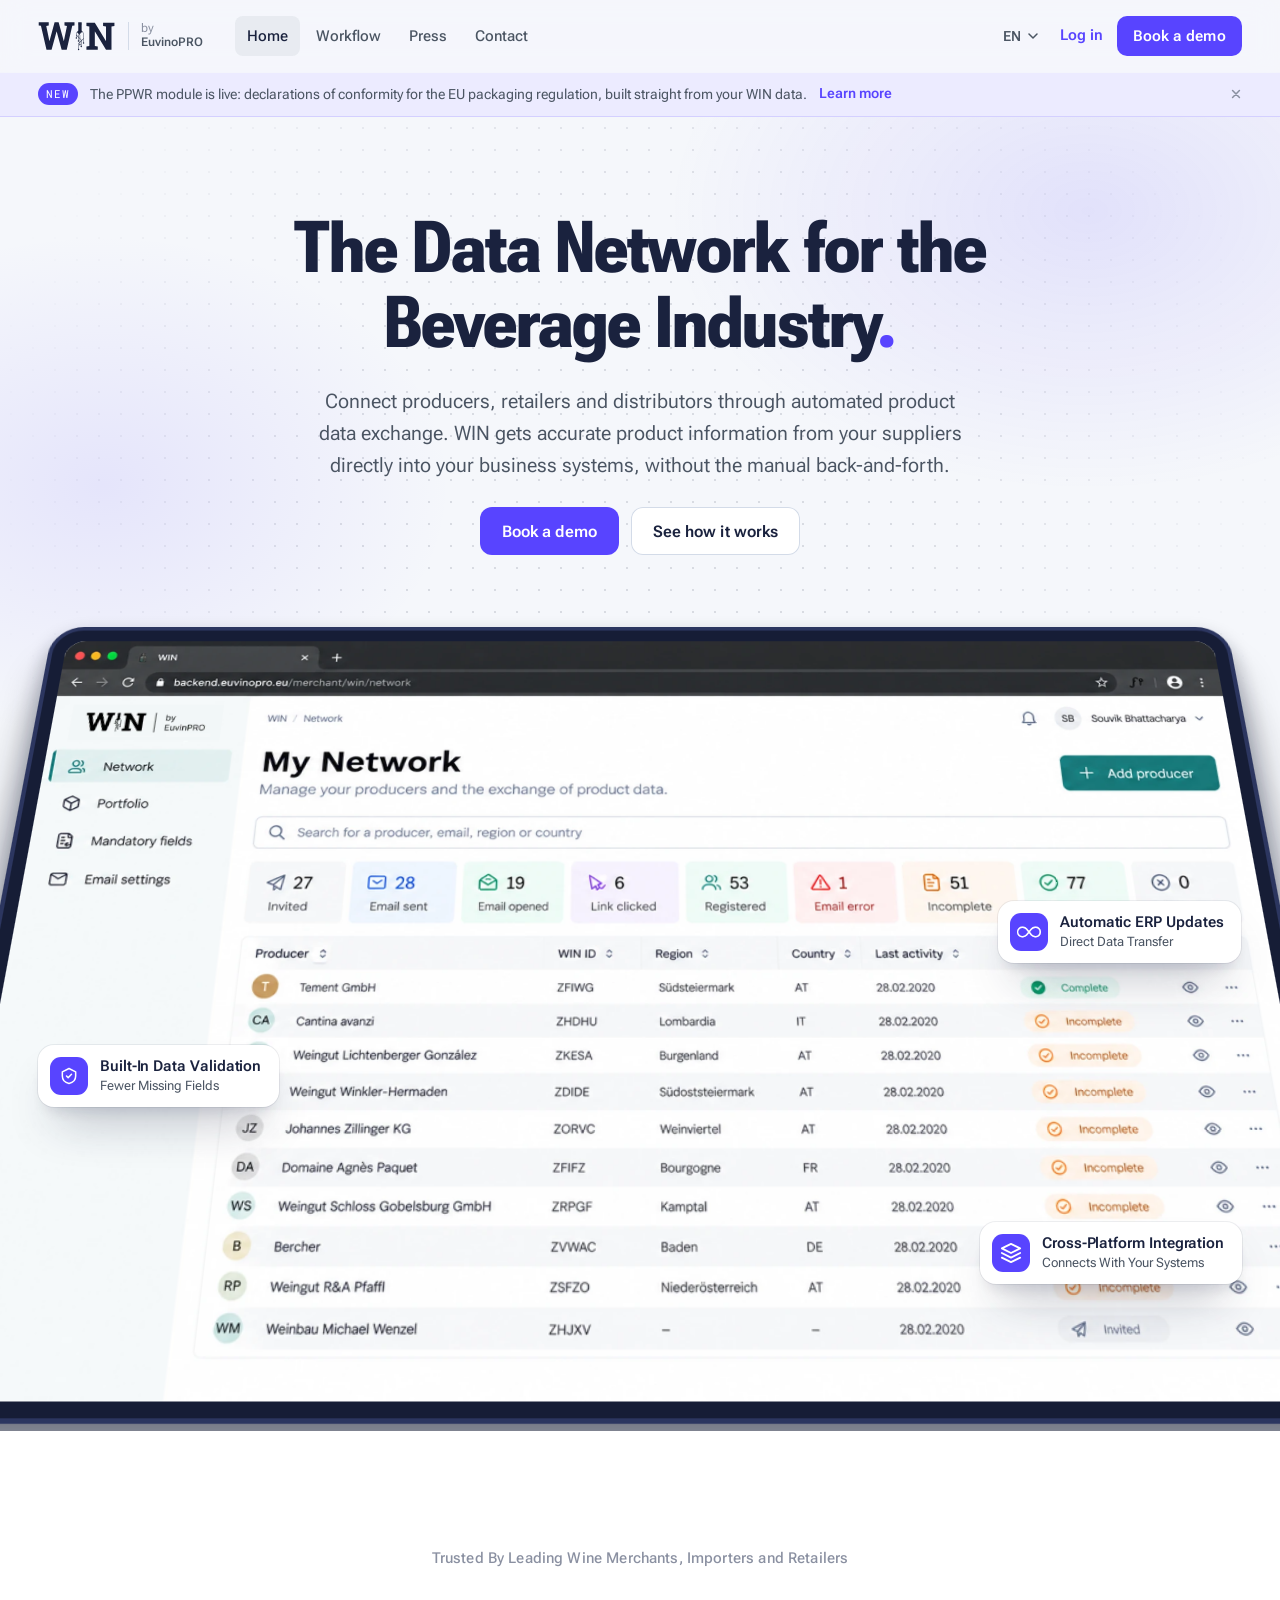
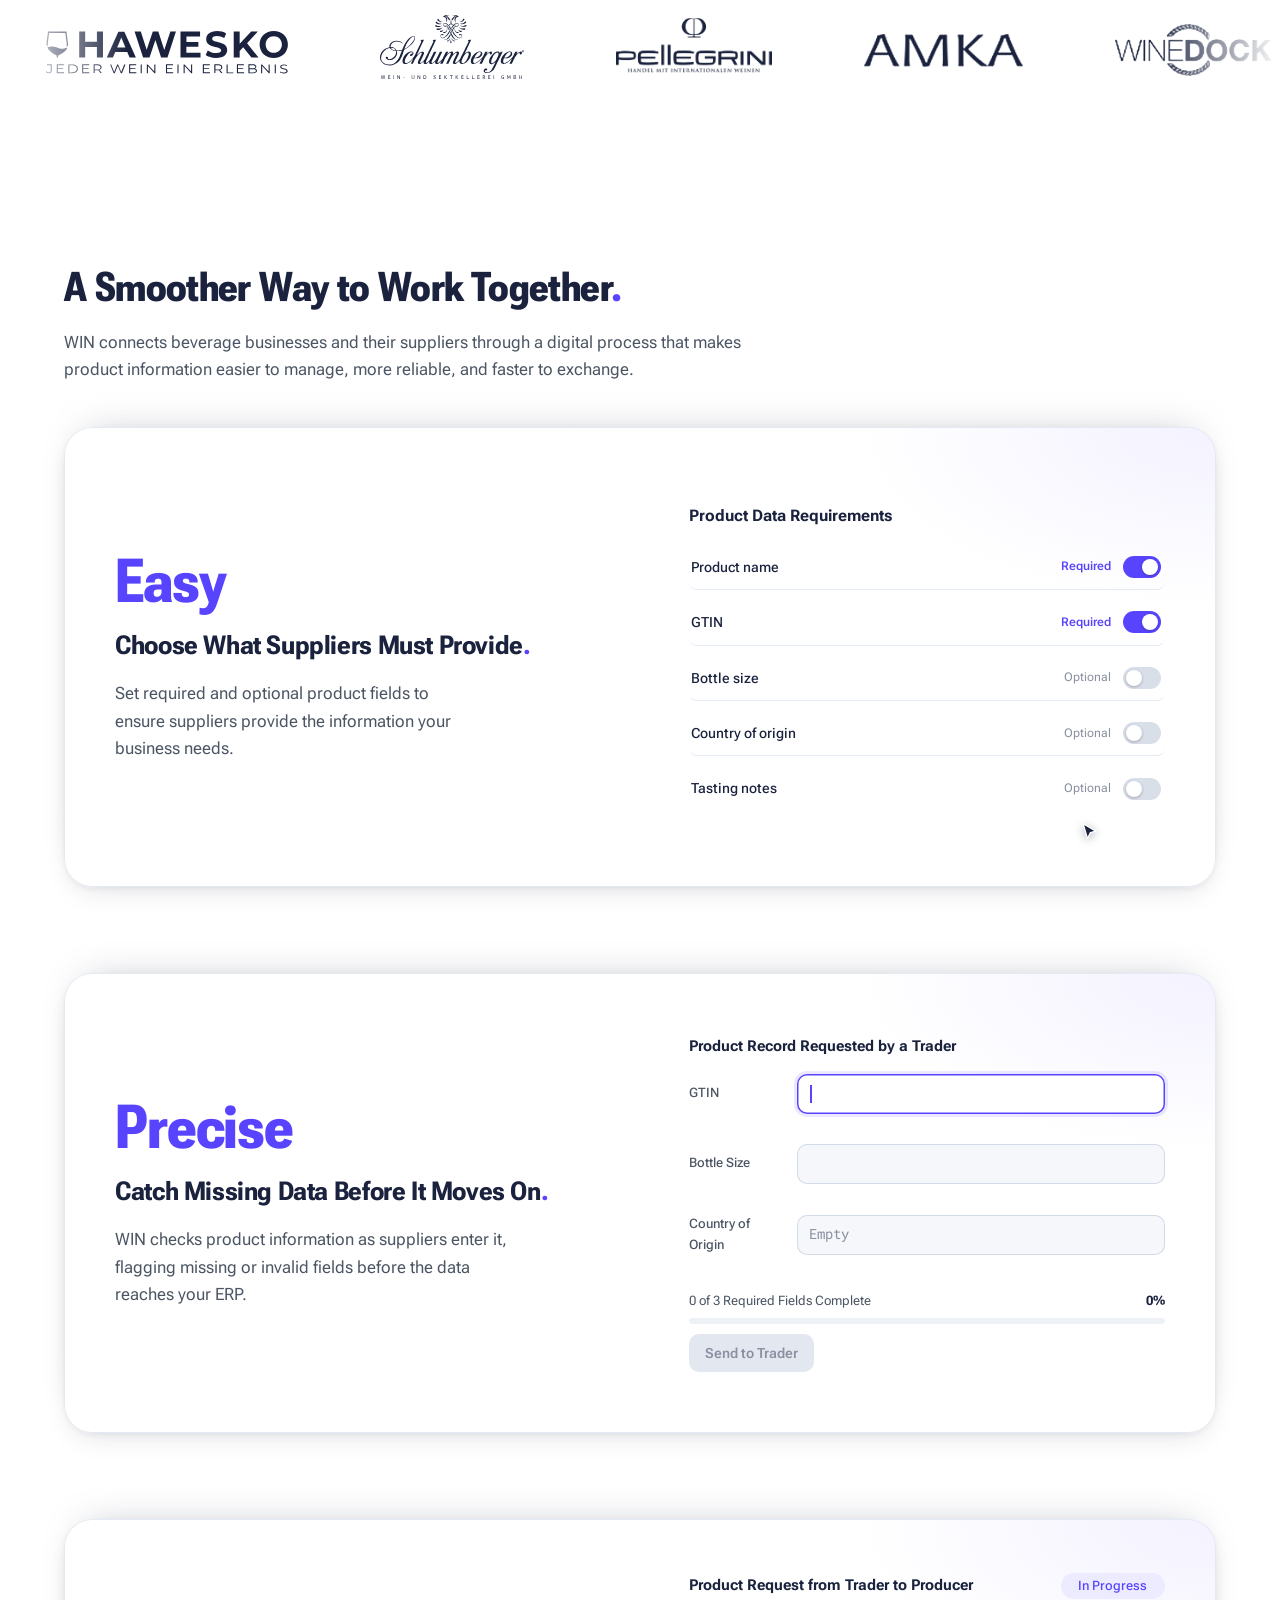
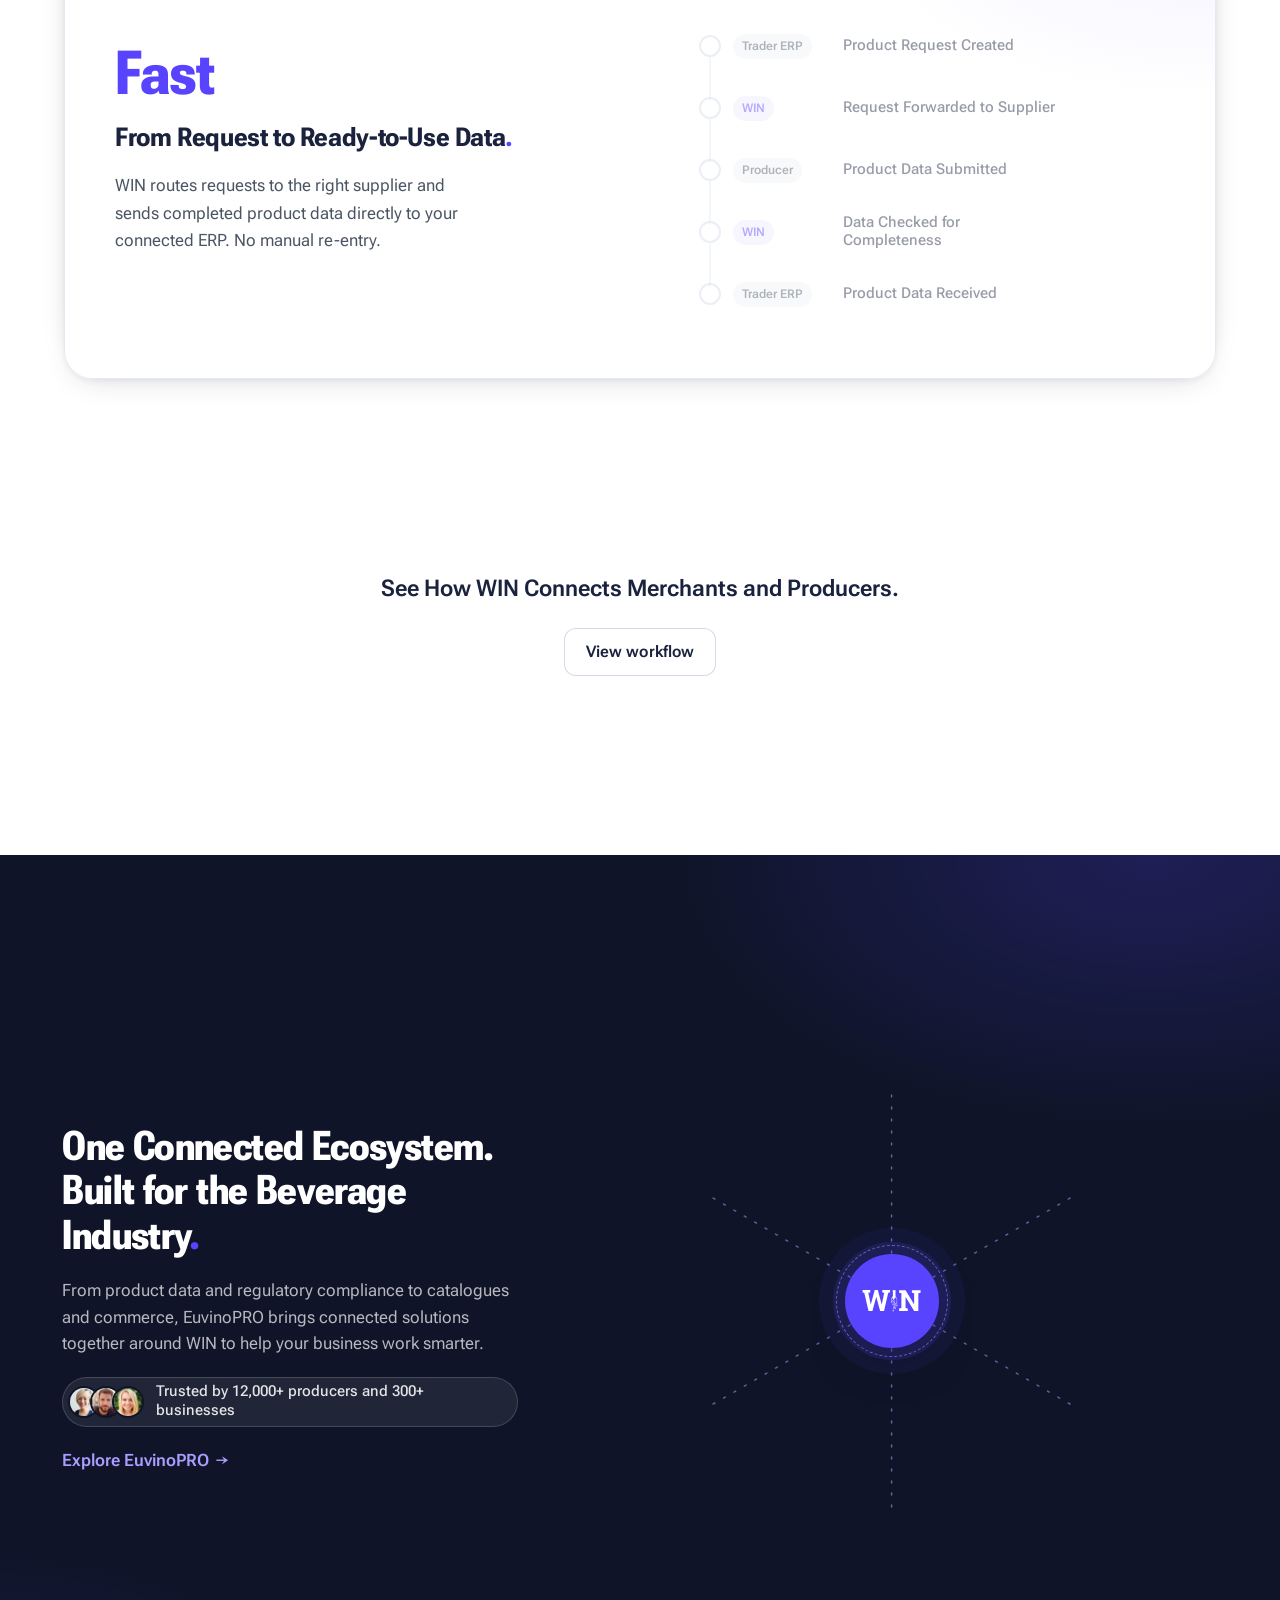
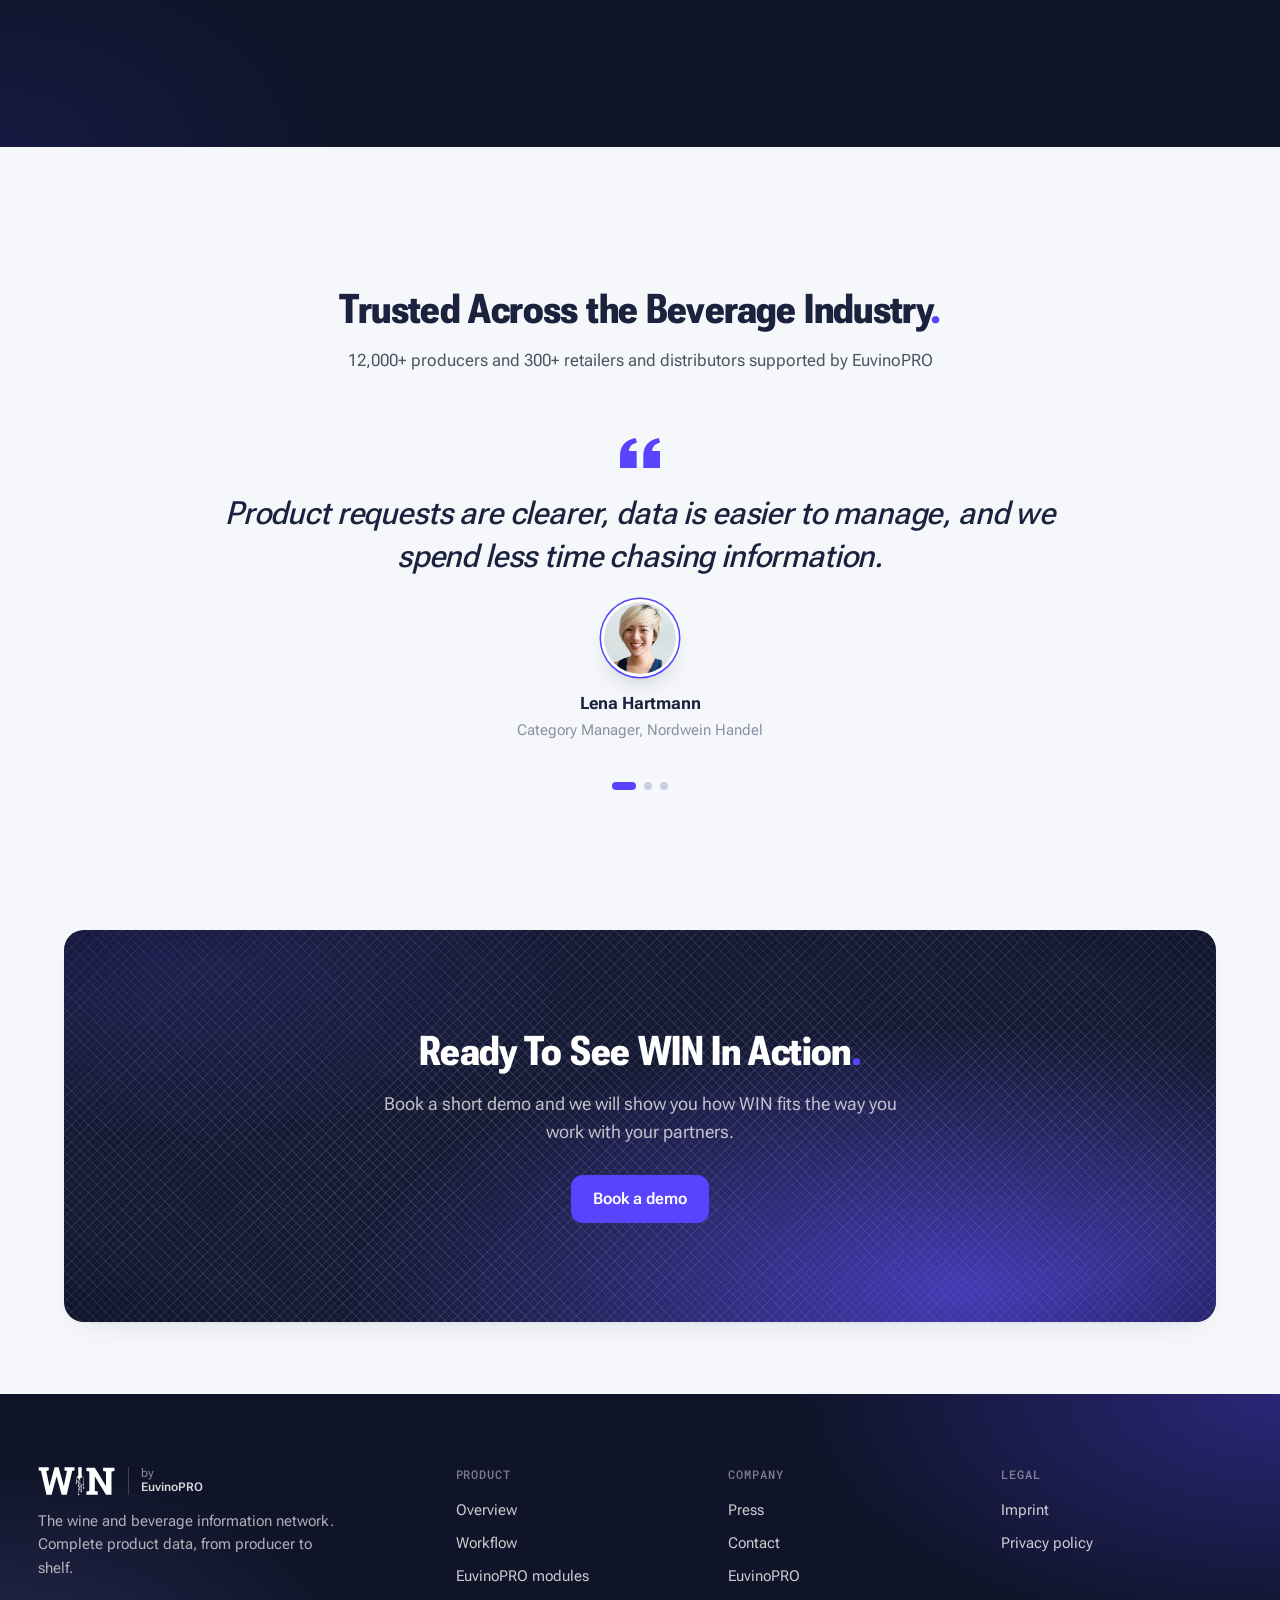
==== commit 6392c5ea: "Home: trust badge with avatars above Explore EuvinoPRO Co-Authored-By: Claude Sonnet 5.5 <noreply@an" ====
--- a/index.html
+++ b/index.html
@@ -172,6 +172,14 @@
       <div class="eco-copy reveal">
         <h2>One Connected Ecosystem. Built for the Beverage Industry<span class="dot">.</span></h2>
         <p class="lead">From product data and regulatory compliance to catalogues and commerce, EuvinoPRO brings connected solutions together around WIN to help your business work smarter.</p>
+        <div class="trust-badge">
+          <span class="trust-avatars" aria-hidden="true">
+            <img src="assets/testimonials/women-44.jpg" alt="" width="32" height="32" loading="lazy">
+            <img src="assets/testimonials/men-32.jpg" alt="" width="32" height="32" loading="lazy">
+            <img src="assets/testimonials/women-68.jpg" alt="" width="32" height="32" loading="lazy">
+          </span>
+          <span class="trust-text">Trusted by 12,000+ producers and 300+ businesses</span>
+        </div>
         <div><a class="text-link" href="https://www.euvinopro.eu/">Explore EuvinoPRO</a></div>
       </div>
       <div class="eco-orbit reveal" id="ecoMods" role="group" aria-label="EuvinoPRO modules around WIN">
--- a/css/styles.css
+++ b/css/styles.css
@@ -2569,3 +2569,9 @@
 }
 @keyframes shinySweep { 0% { background-position: 120% 0; } 55%, 100% { background-position: -20% 0; } }
 @media (prefers-reduced-motion: reduce) { .btn-shiny::before, .btn-shiny::after { animation: none; } }
+
+/* Trust badge (after 21st.dev / Origin UI "Testimonial badge"): overlapping avatars + one line of proof, above the EuvinoPRO link */
+.trust-badge { display: inline-flex; align-items: center; gap: 12px; width: fit-content; max-width: 100%; padding: 6px 16px 6px 6px; border-radius: 999px; background: rgba(255,255,255,.07); box-shadow: inset 0 0 0 1px rgba(255,255,255,.16); color: rgba(255,255,255,.88); font-size: 14.5px; font-weight: 500; line-height: 1.3; }
+.trust-avatars { display: inline-flex; flex: none; }
+.trust-avatars img { width: 32px; height: 32px; border-radius: 50%; object-fit: cover; border: 2px solid var(--navy-900); }
+.trust-avatars img + img { margin-left: -10px; }
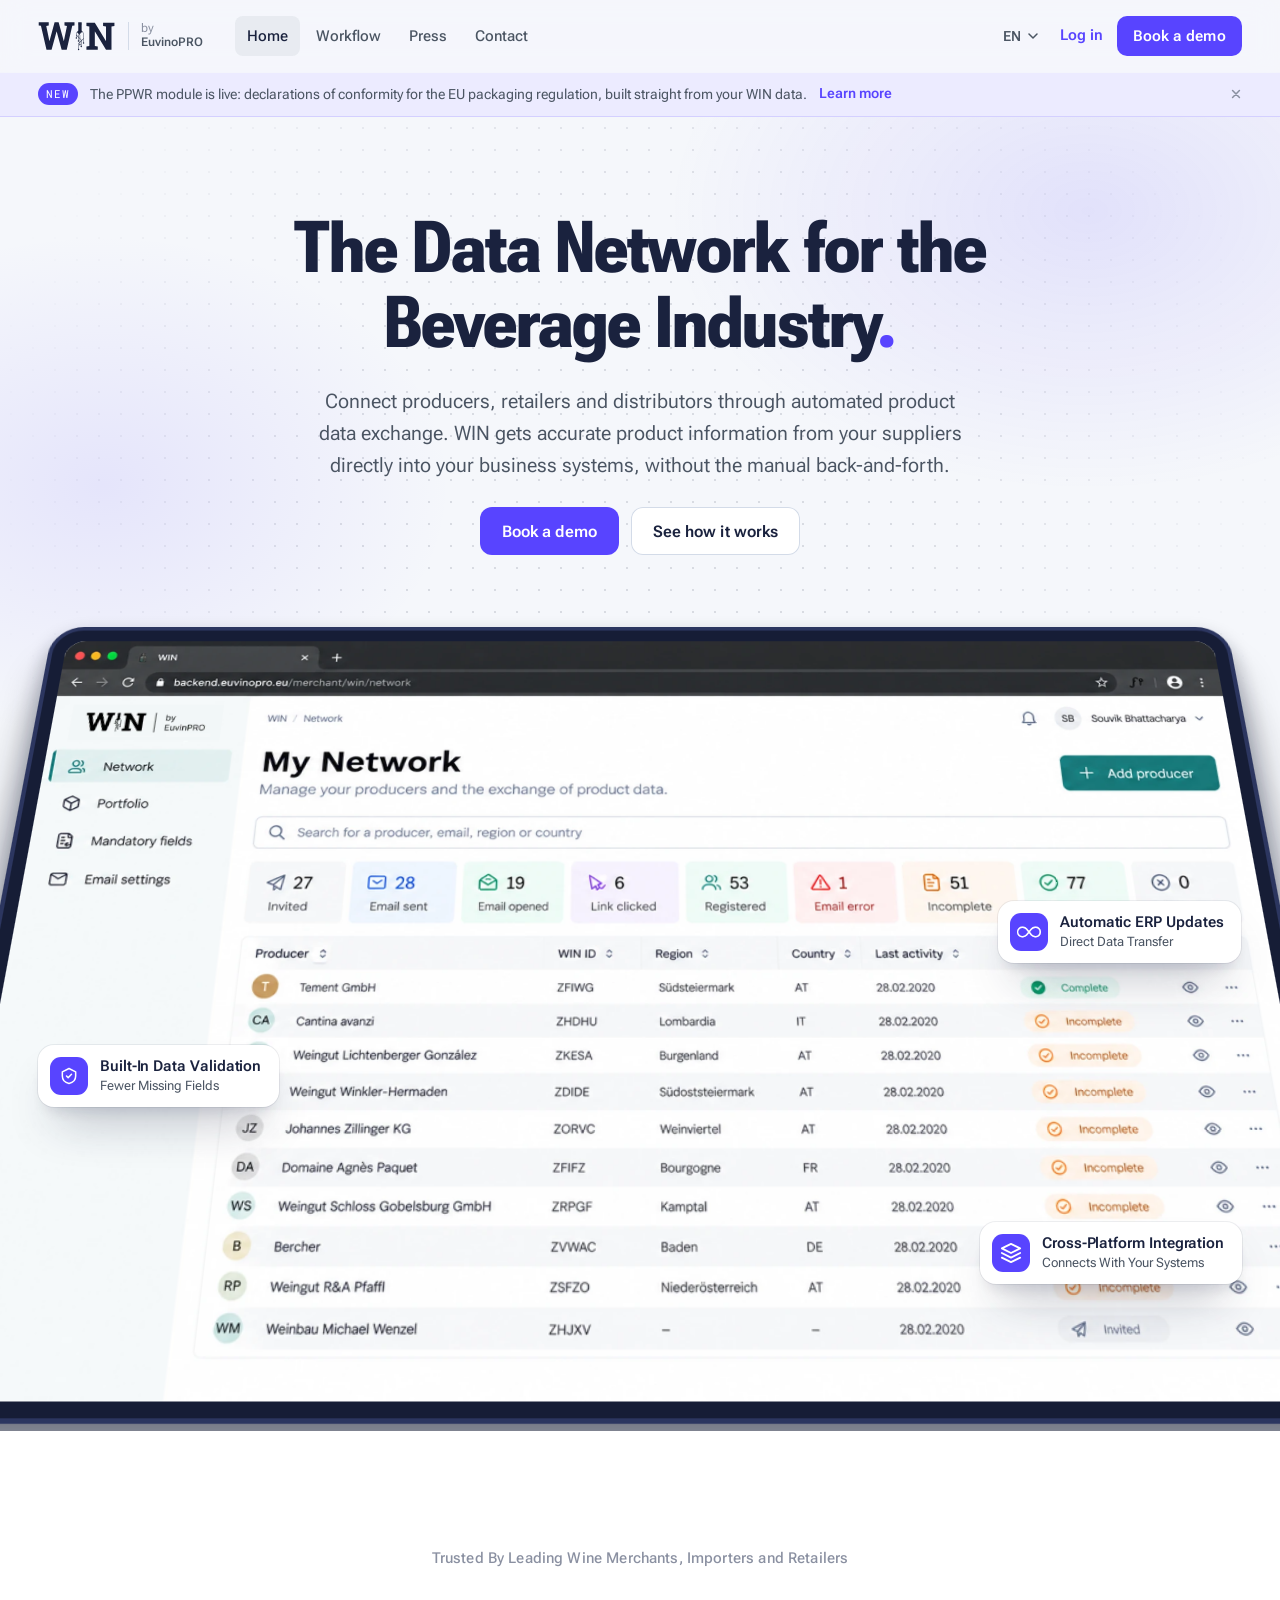
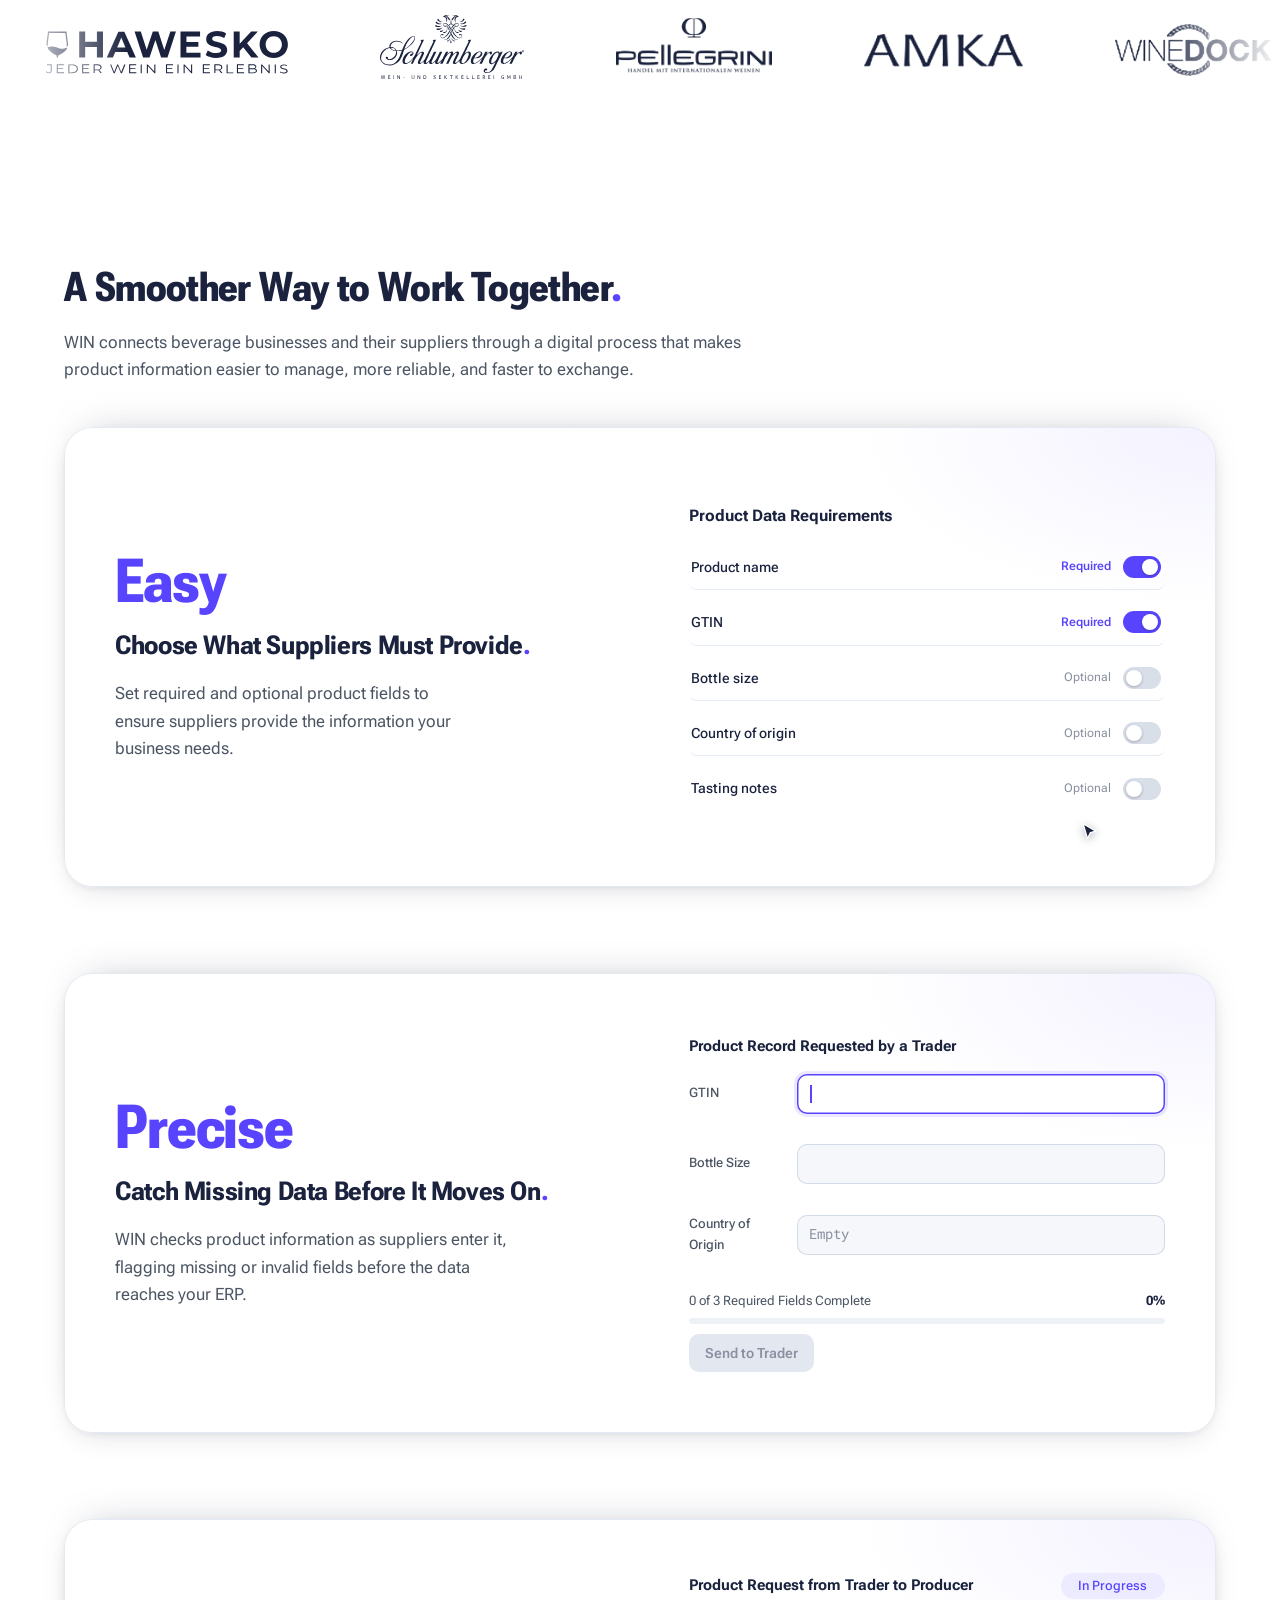
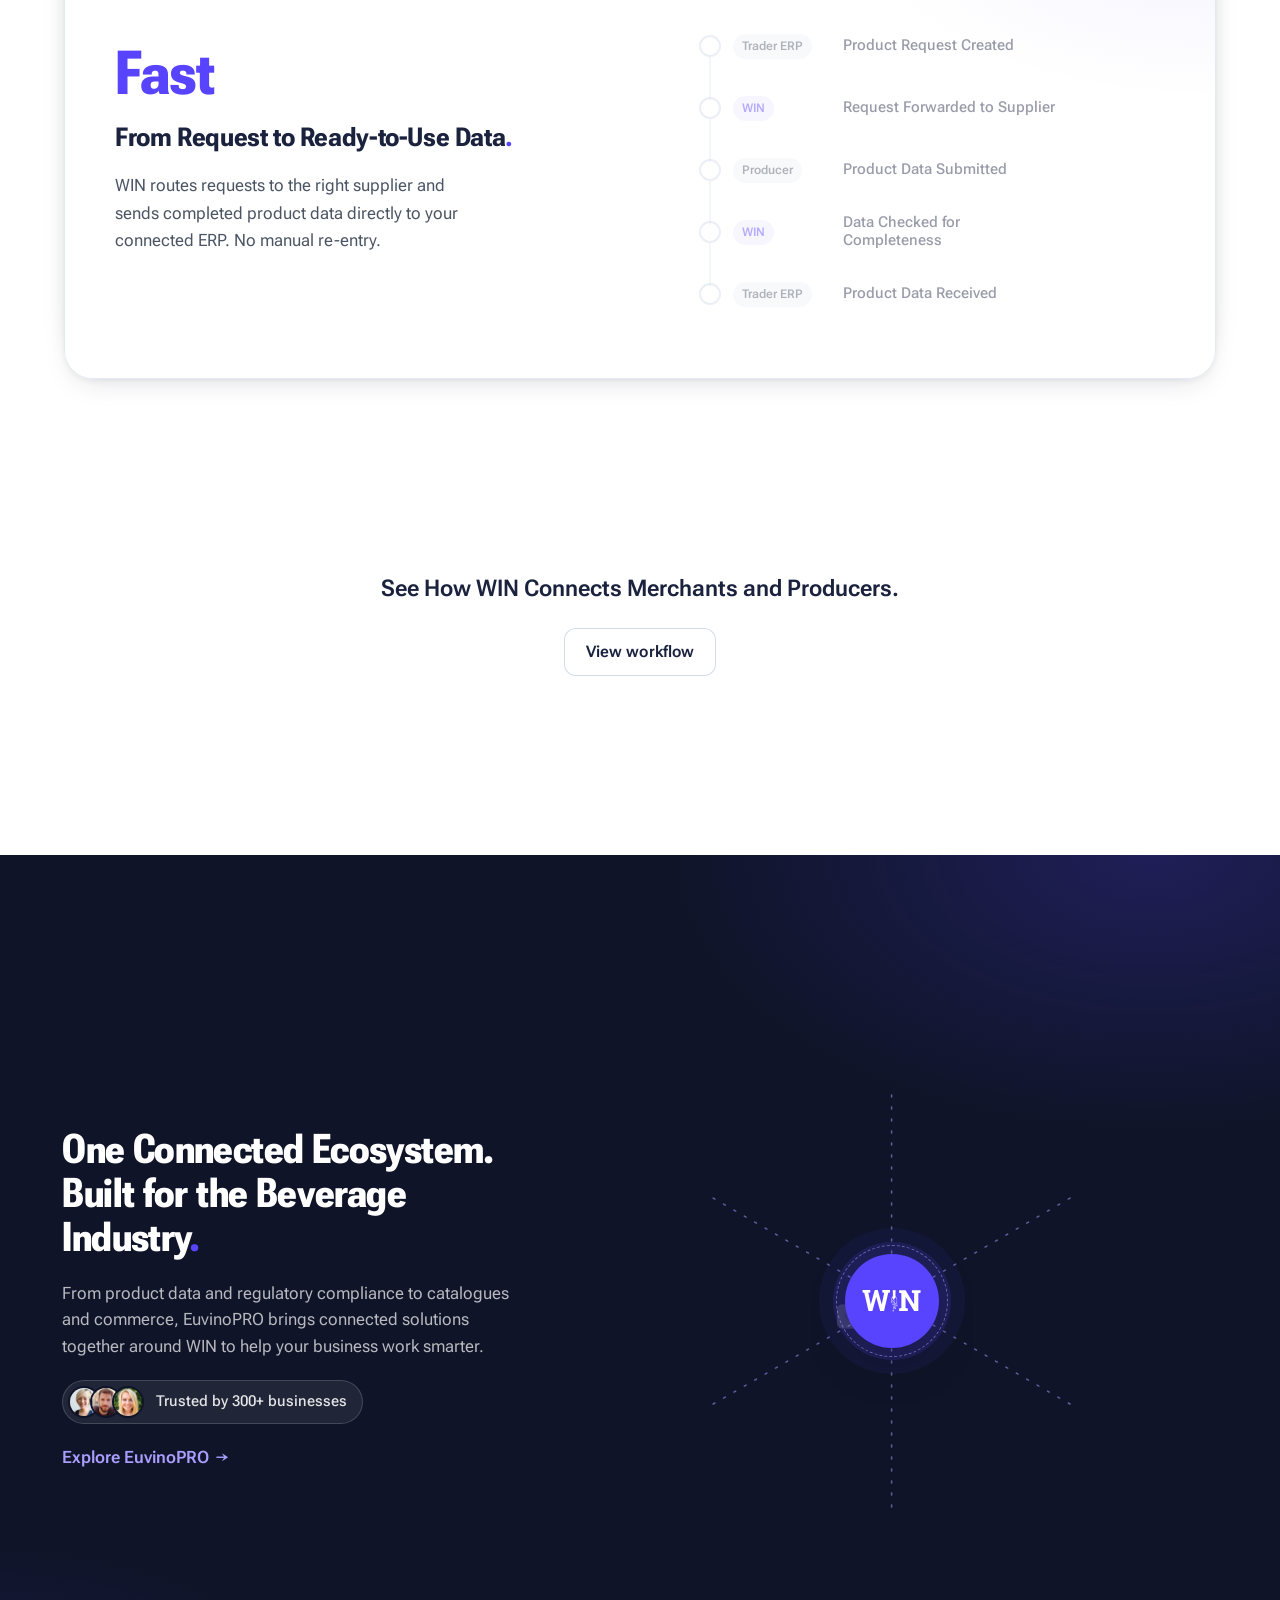
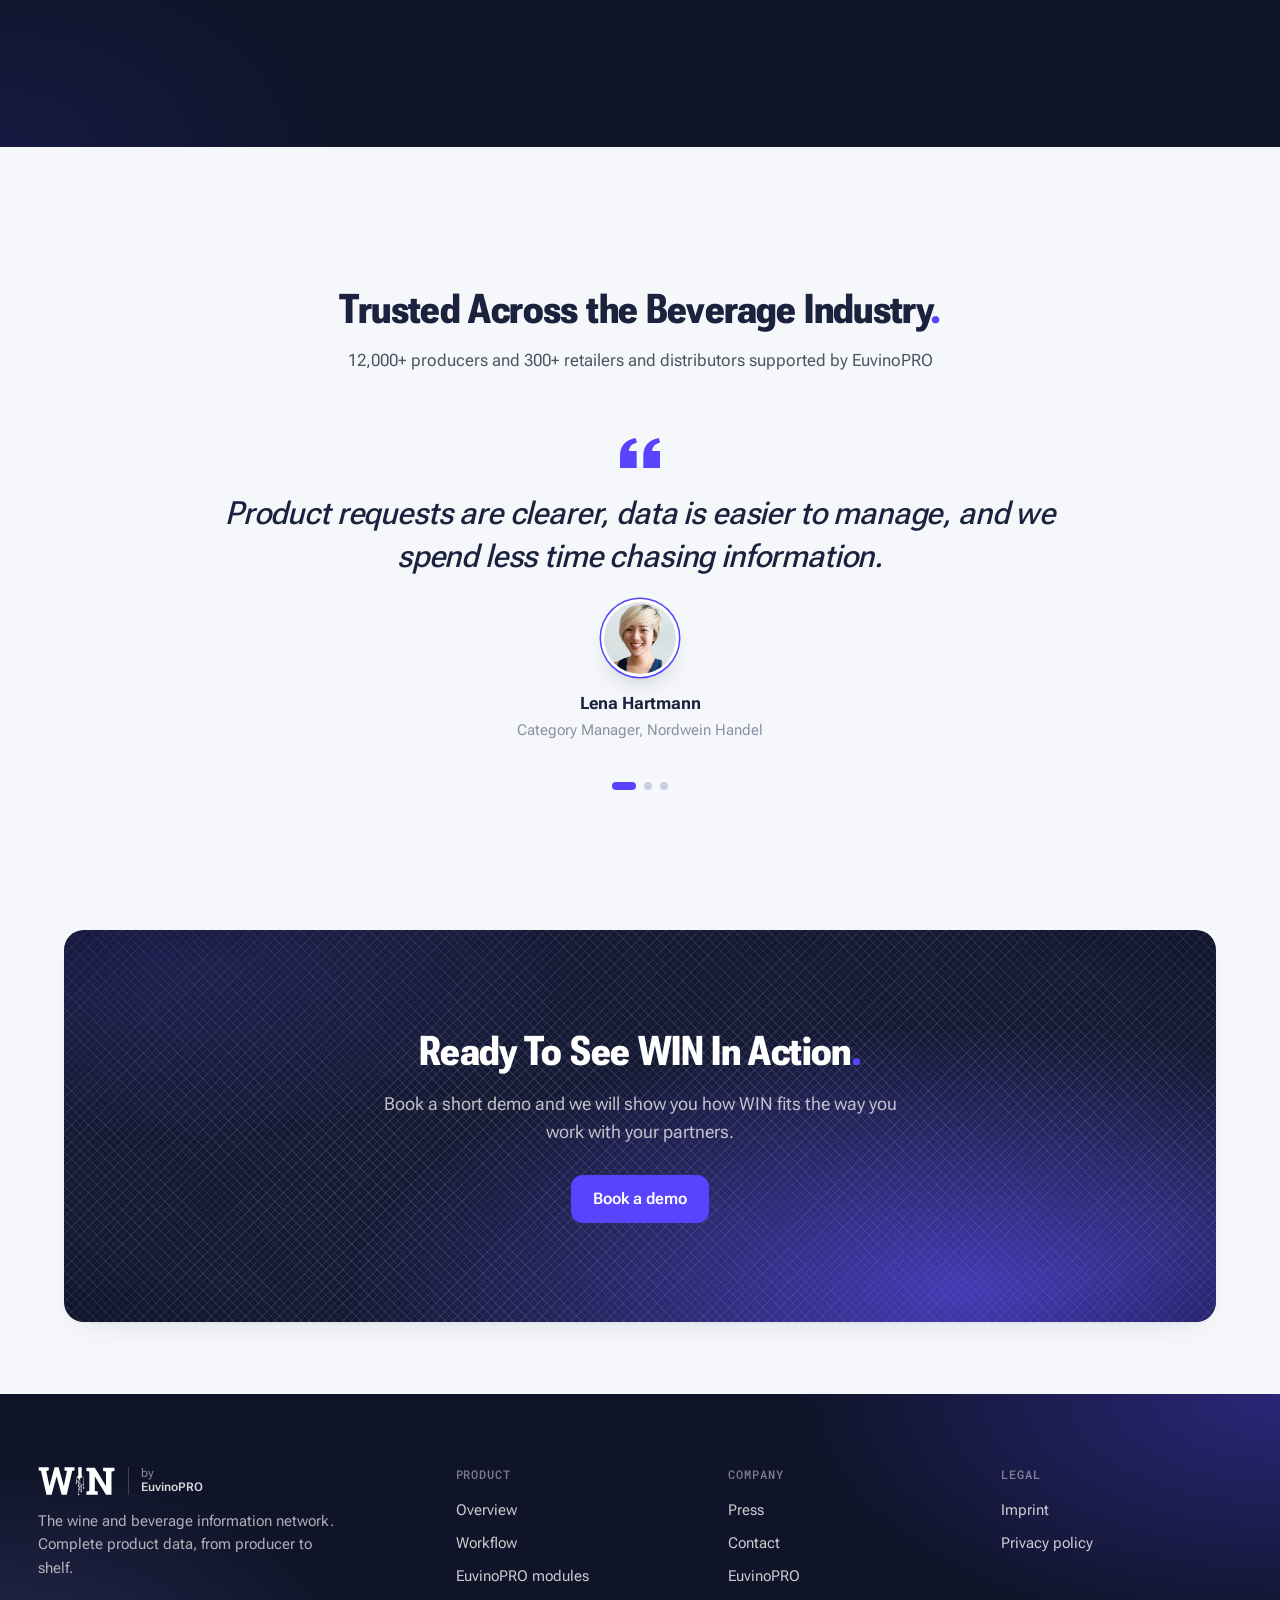
==== commit 6c99a2b3: "Trust badge reads: Trusted by 300+ businesses Co-Authored-By: Claude Sonnet 5.5 <noreply@anthropic.c" ====
--- a/index.html
+++ b/index.html
@@ -178,7 +178,7 @@
             <img src="assets/testimonials/men-32.jpg" alt="" width="32" height="32" loading="lazy">
             <img src="assets/testimonials/women-68.jpg" alt="" width="32" height="32" loading="lazy">
           </span>
-          <span class="trust-text">Trusted by 12,000+ producers and 300+ businesses</span>
+          <span class="trust-text">Trusted by 300+ businesses</span>
         </div>
         <div><a class="text-link" href="https://www.euvinopro.eu/">Explore EuvinoPRO</a></div>
       </div>
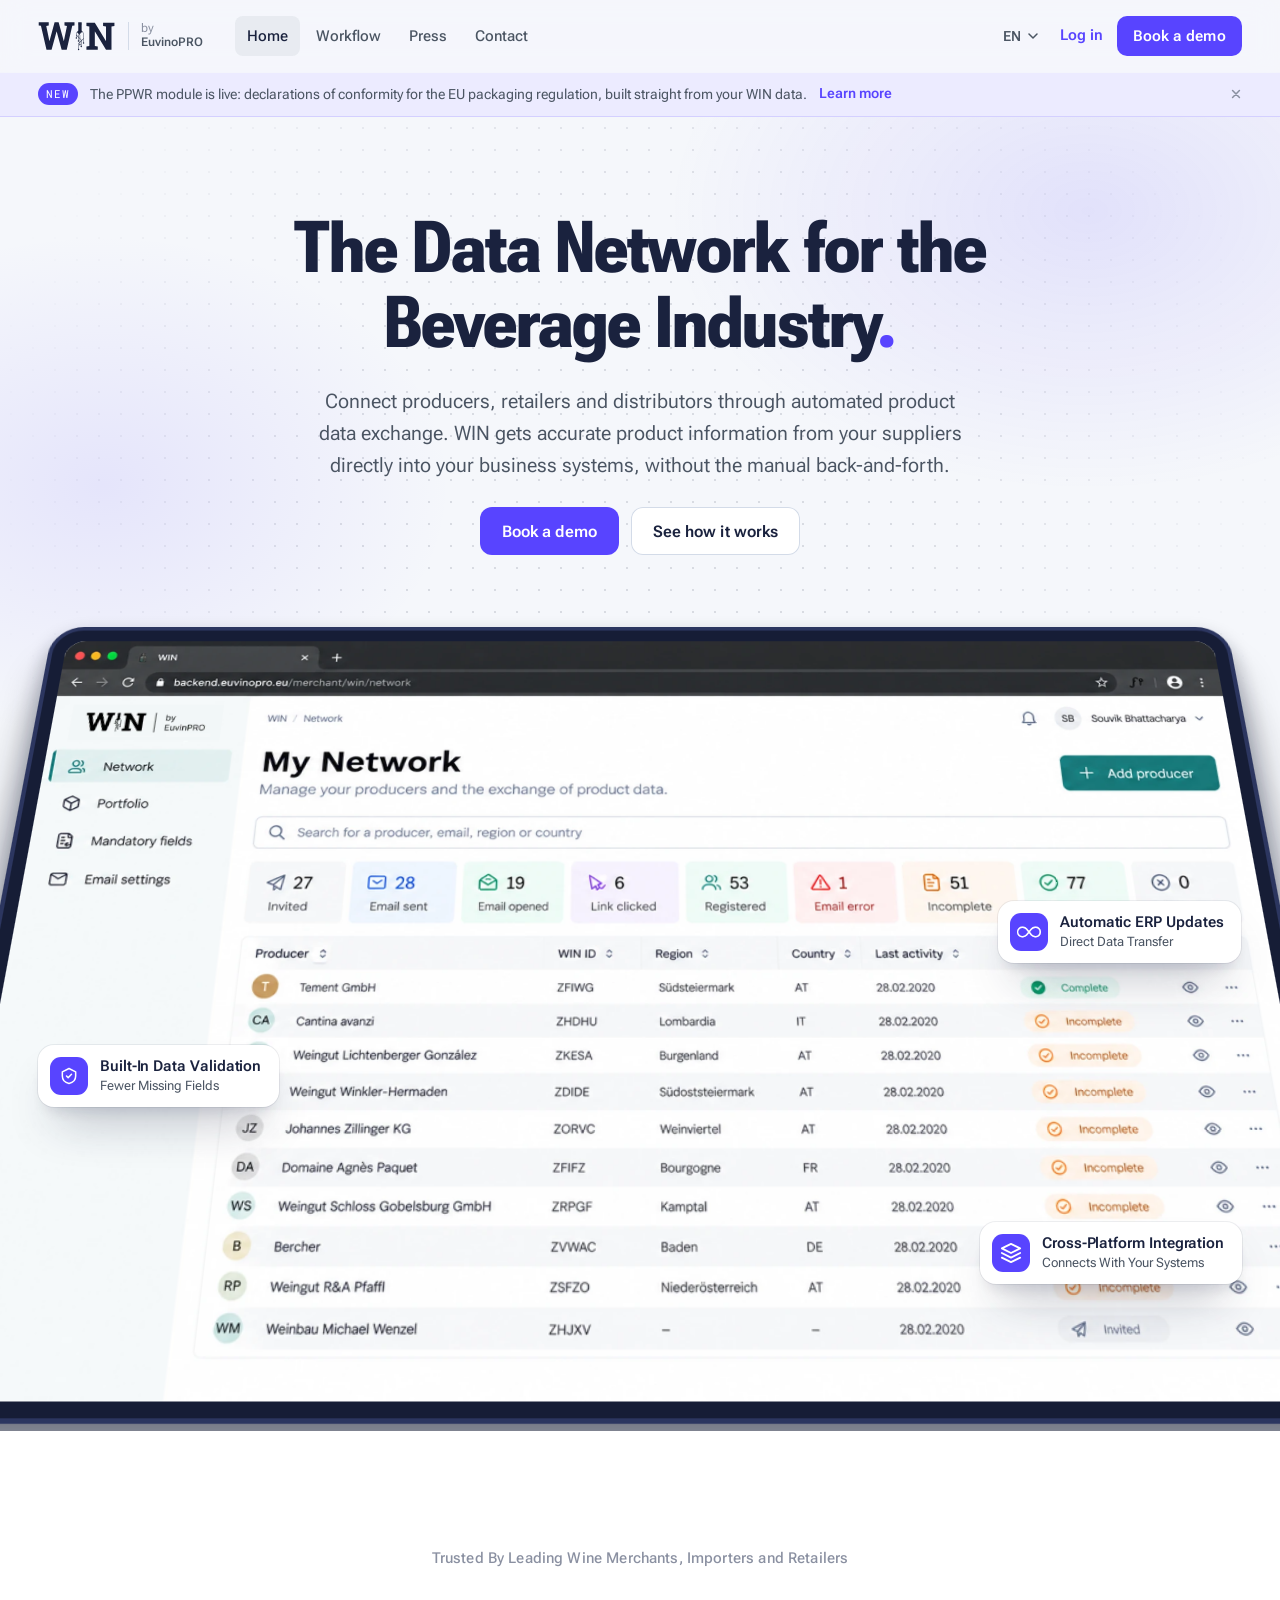
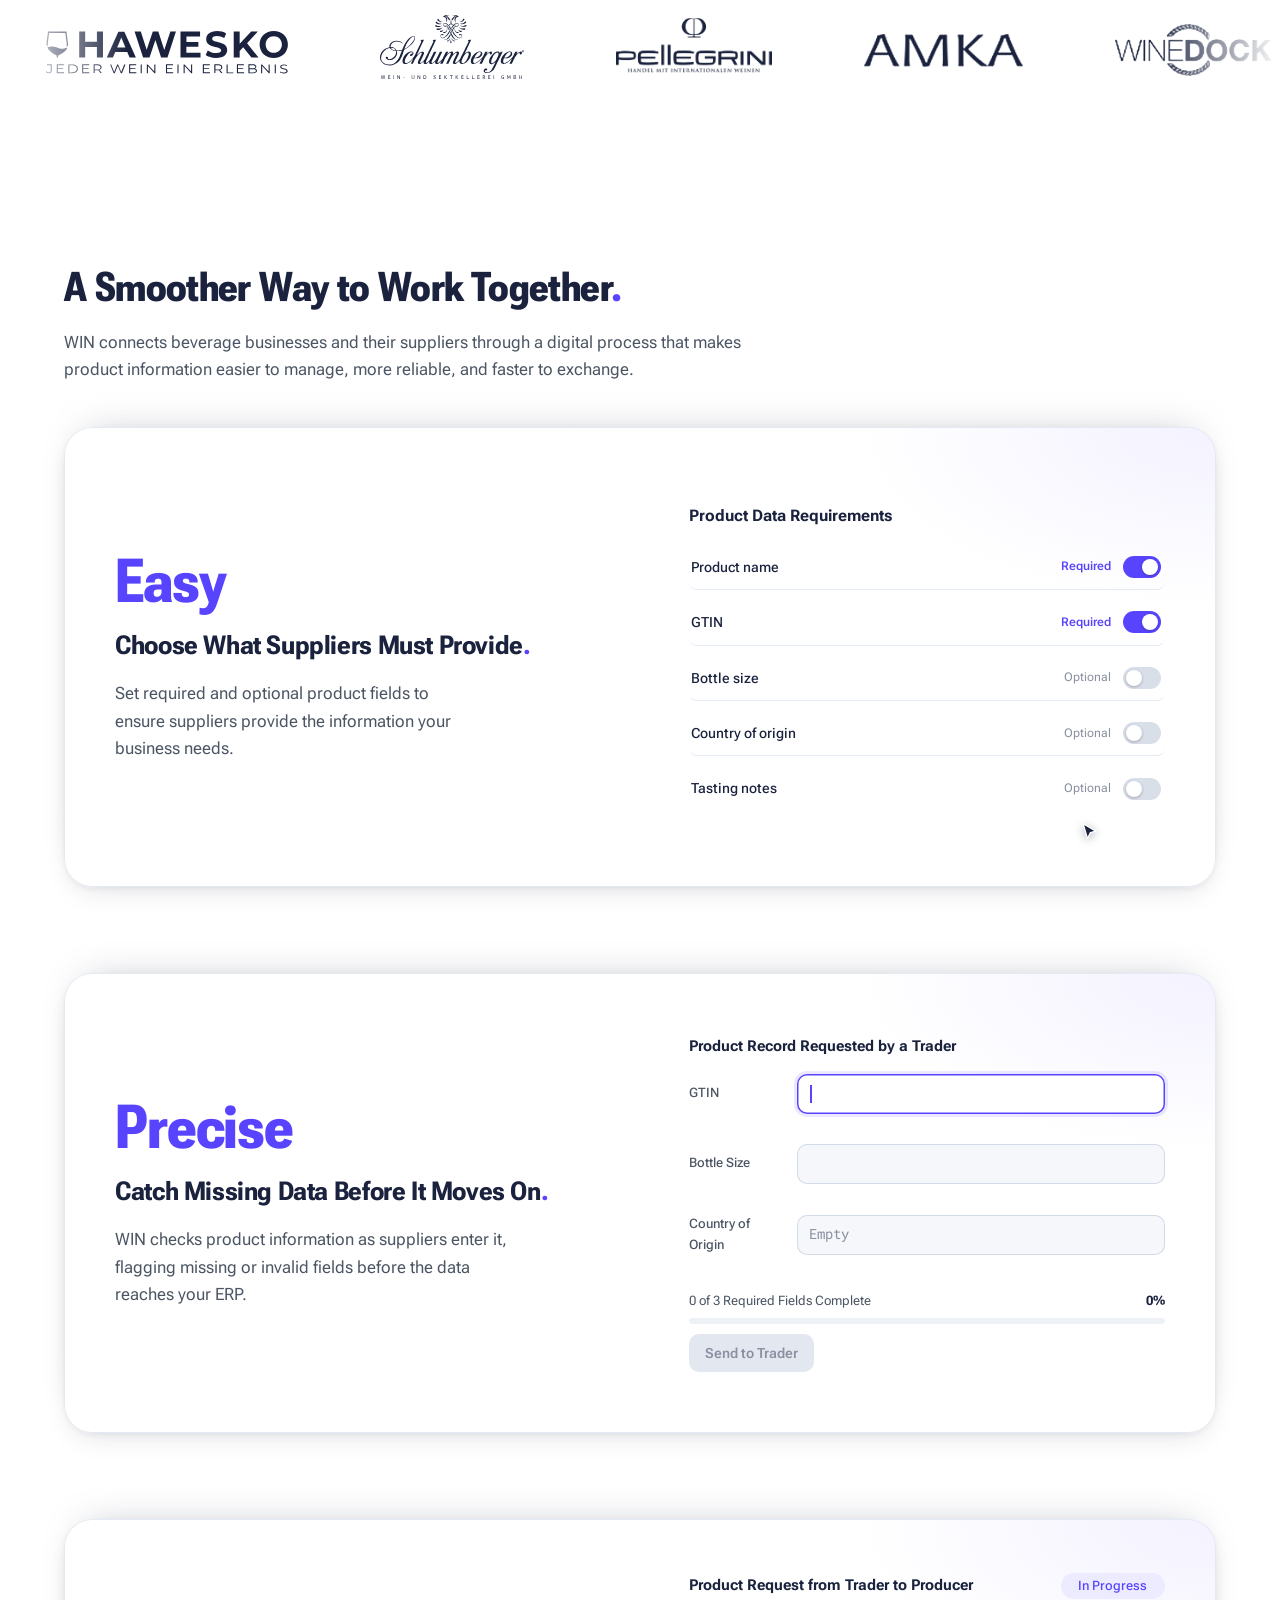
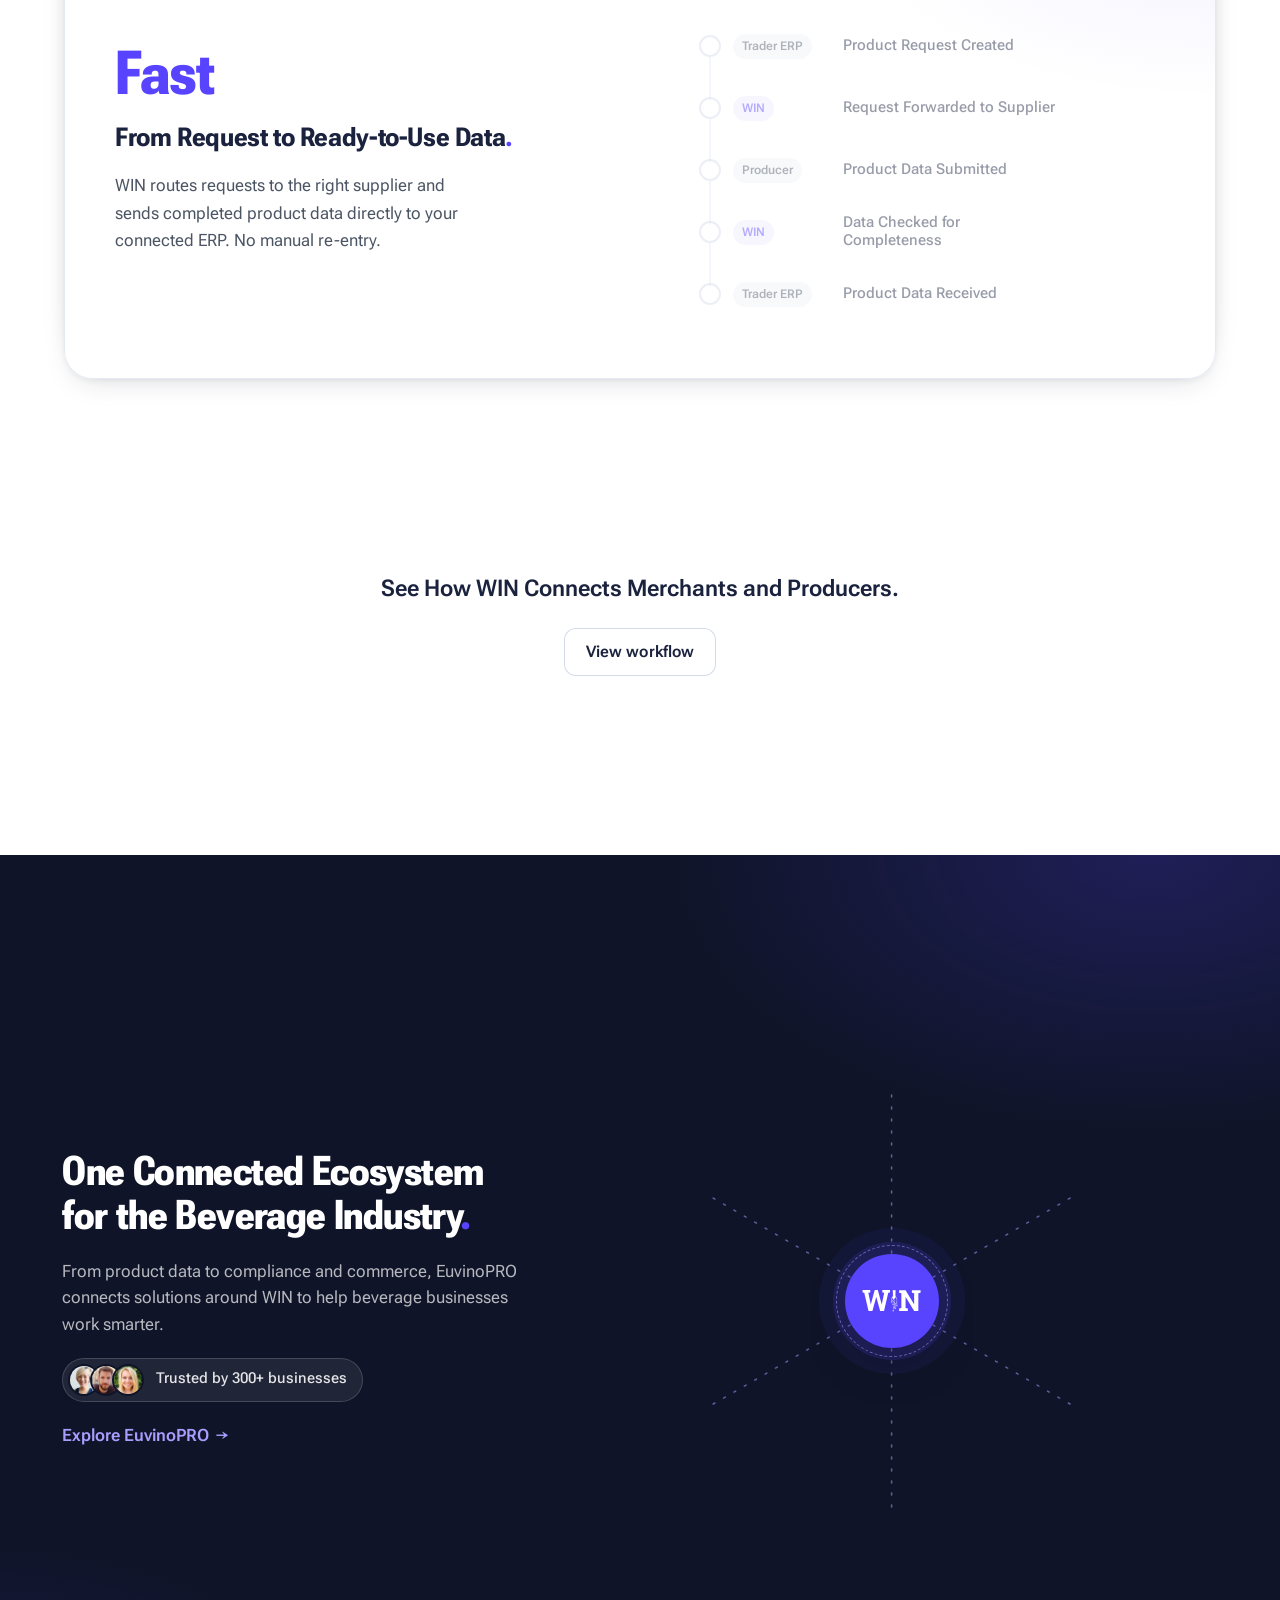
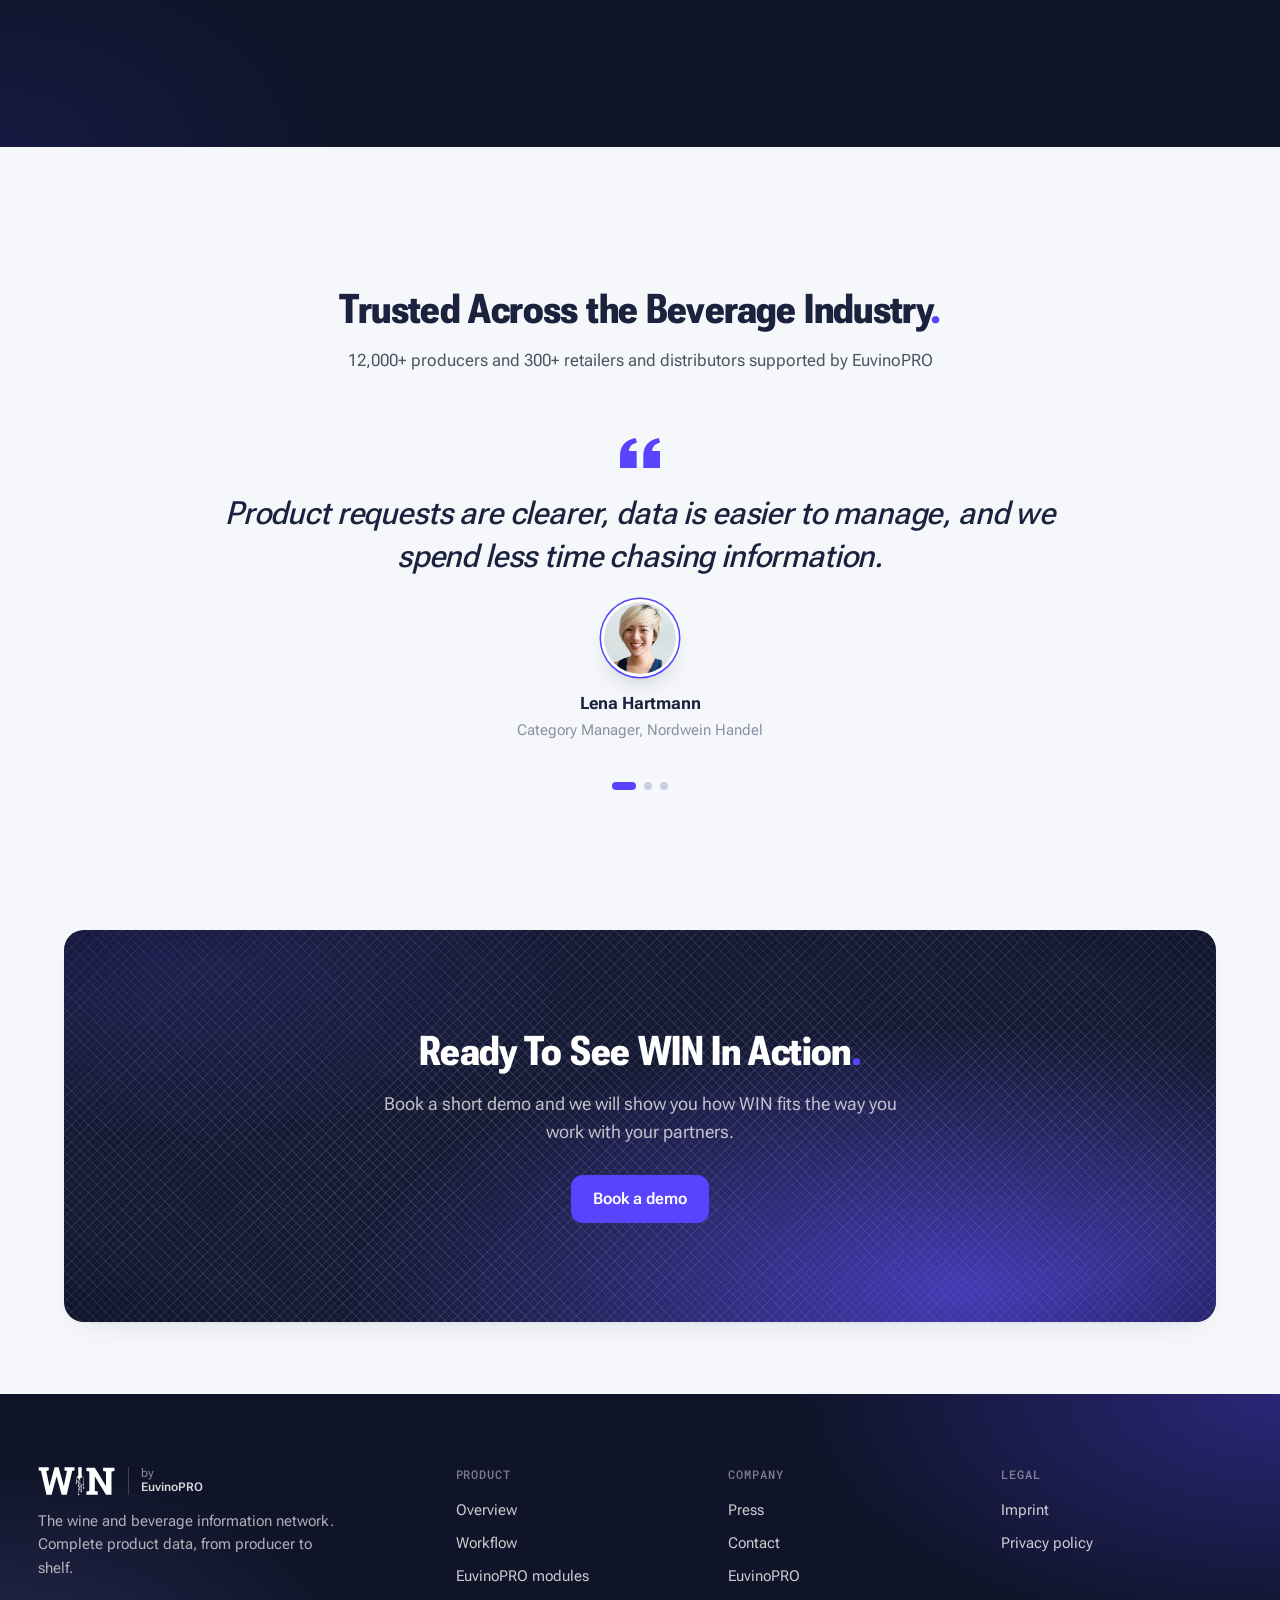
==== commit 0d1c60d1: "Home ecosystem: shorter heading and crisper body Co-Authored-By: Claude Sonnet 5.5 <noreply@anthropi" ====
--- a/index.html
+++ b/index.html
@@ -170,8 +170,8 @@
   <section class="section trust eco-dark" id="ecosystem">
     <div class="container eco">
       <div class="eco-copy reveal">
-        <h2>One Connected Ecosystem. Built for the Beverage Industry<span class="dot">.</span></h2>
-        <p class="lead">From product data and regulatory compliance to catalogues and commerce, EuvinoPRO brings connected solutions together around WIN to help your business work smarter.</p>
+        <h2>One Connected Ecosystem for the Beverage Industry<span class="dot">.</span></h2>
+        <p class="lead">From product data to compliance and commerce, EuvinoPRO connects solutions around WIN to help beverage businesses work smarter.</p>
         <div class="trust-badge">
           <span class="trust-avatars" aria-hidden="true">
             <img src="assets/testimonials/women-44.jpg" alt="" width="32" height="32" loading="lazy">
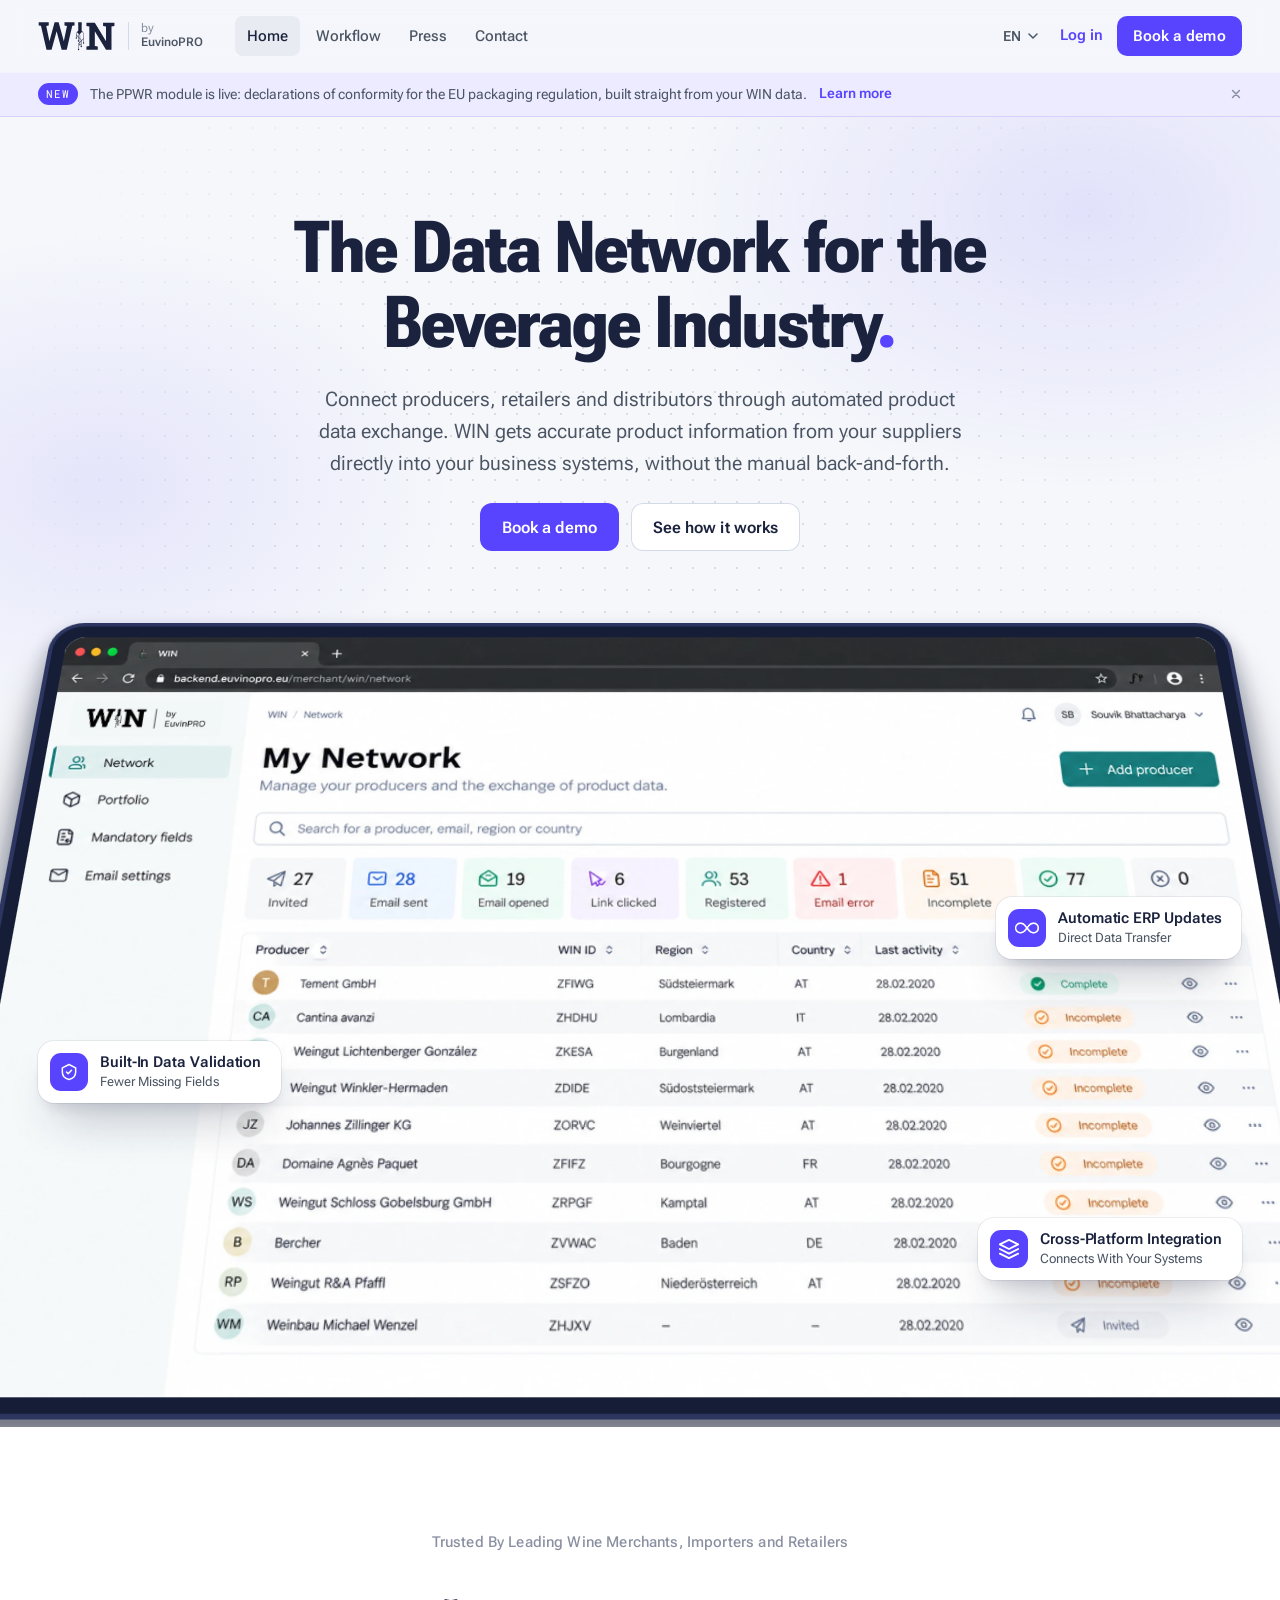
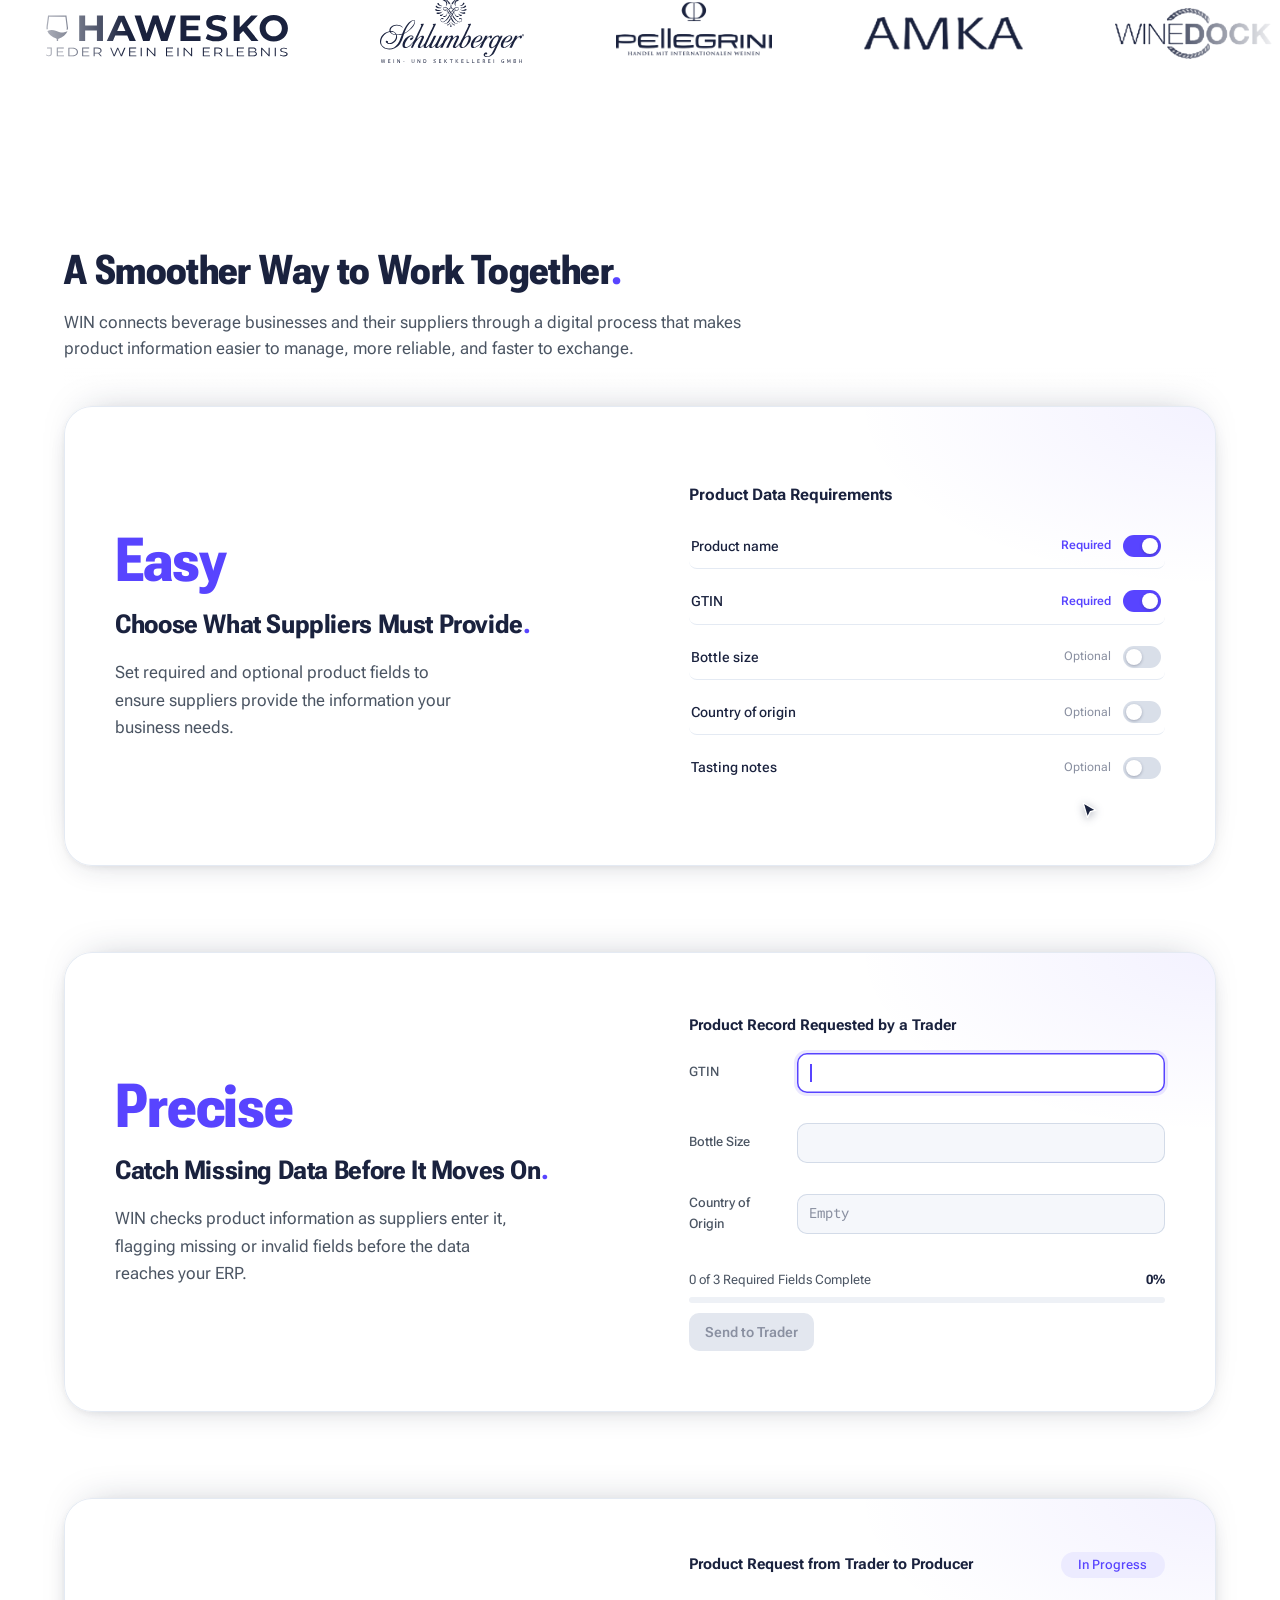
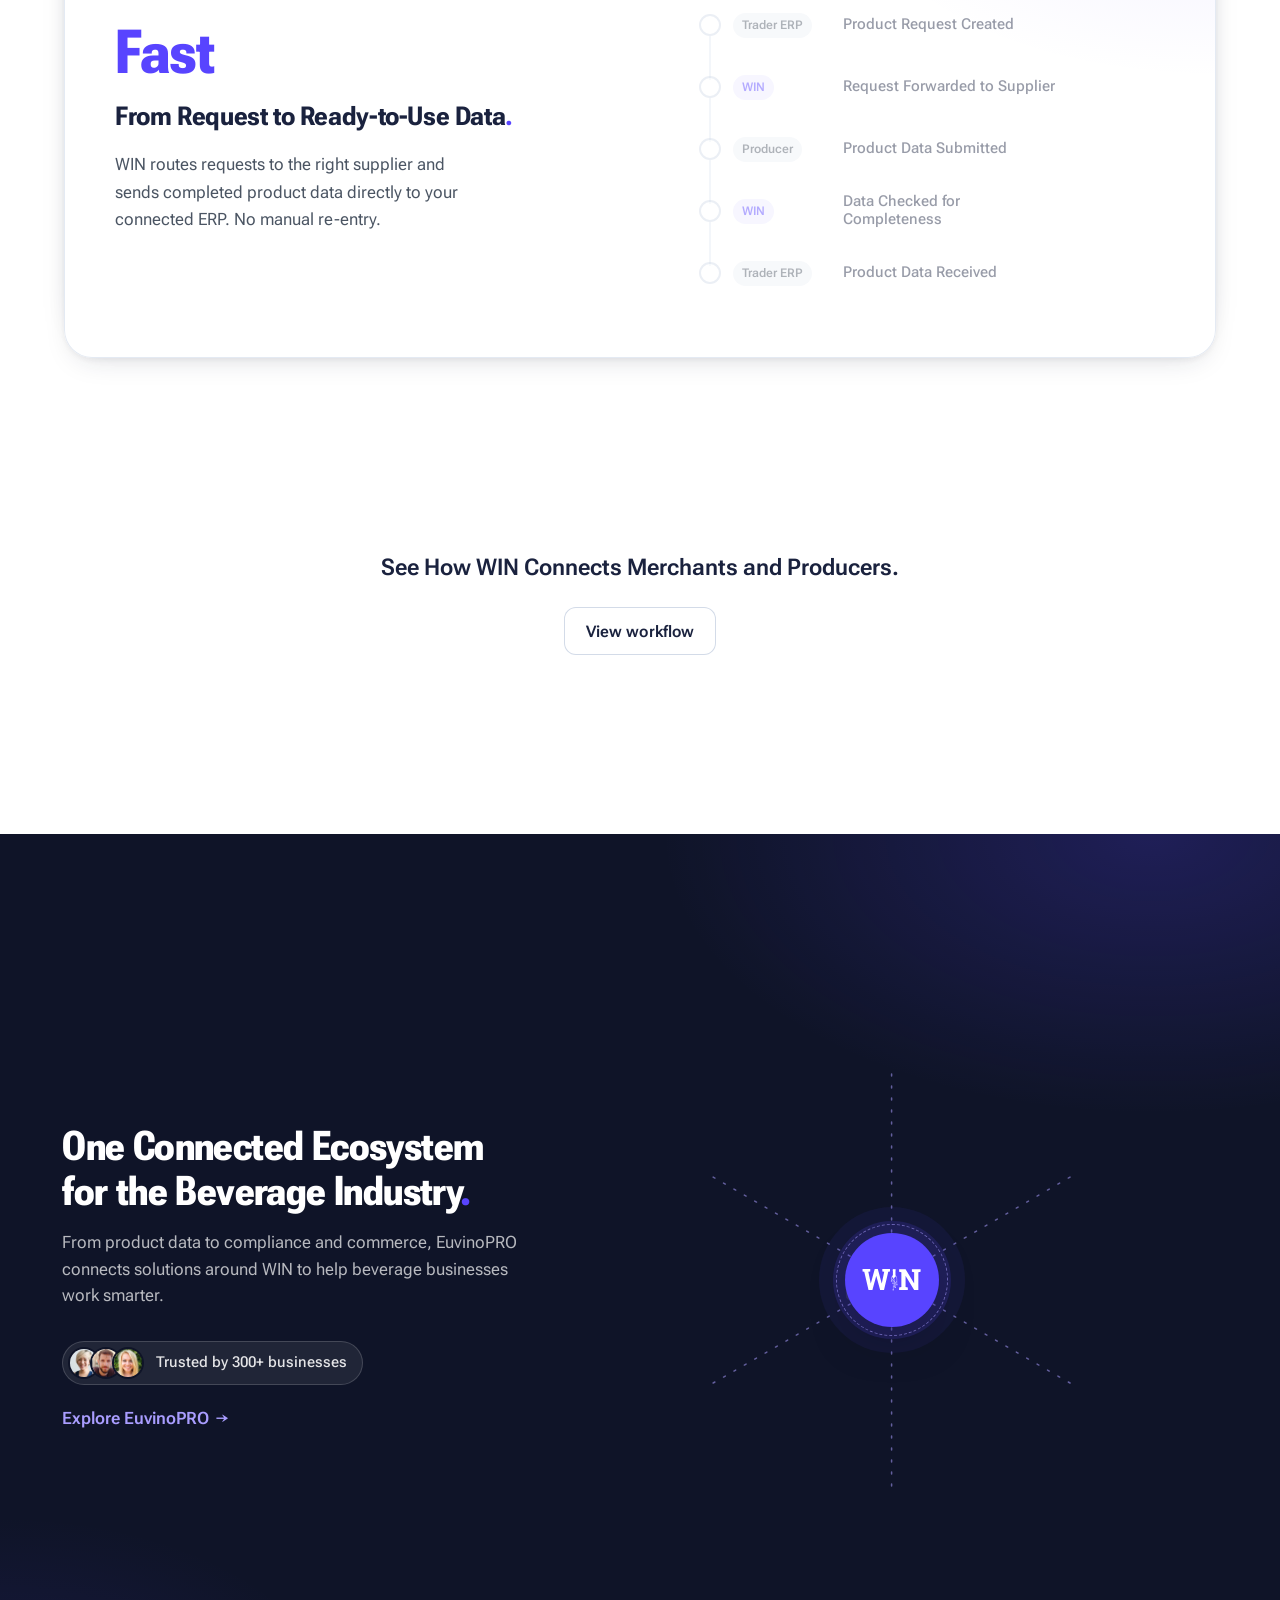
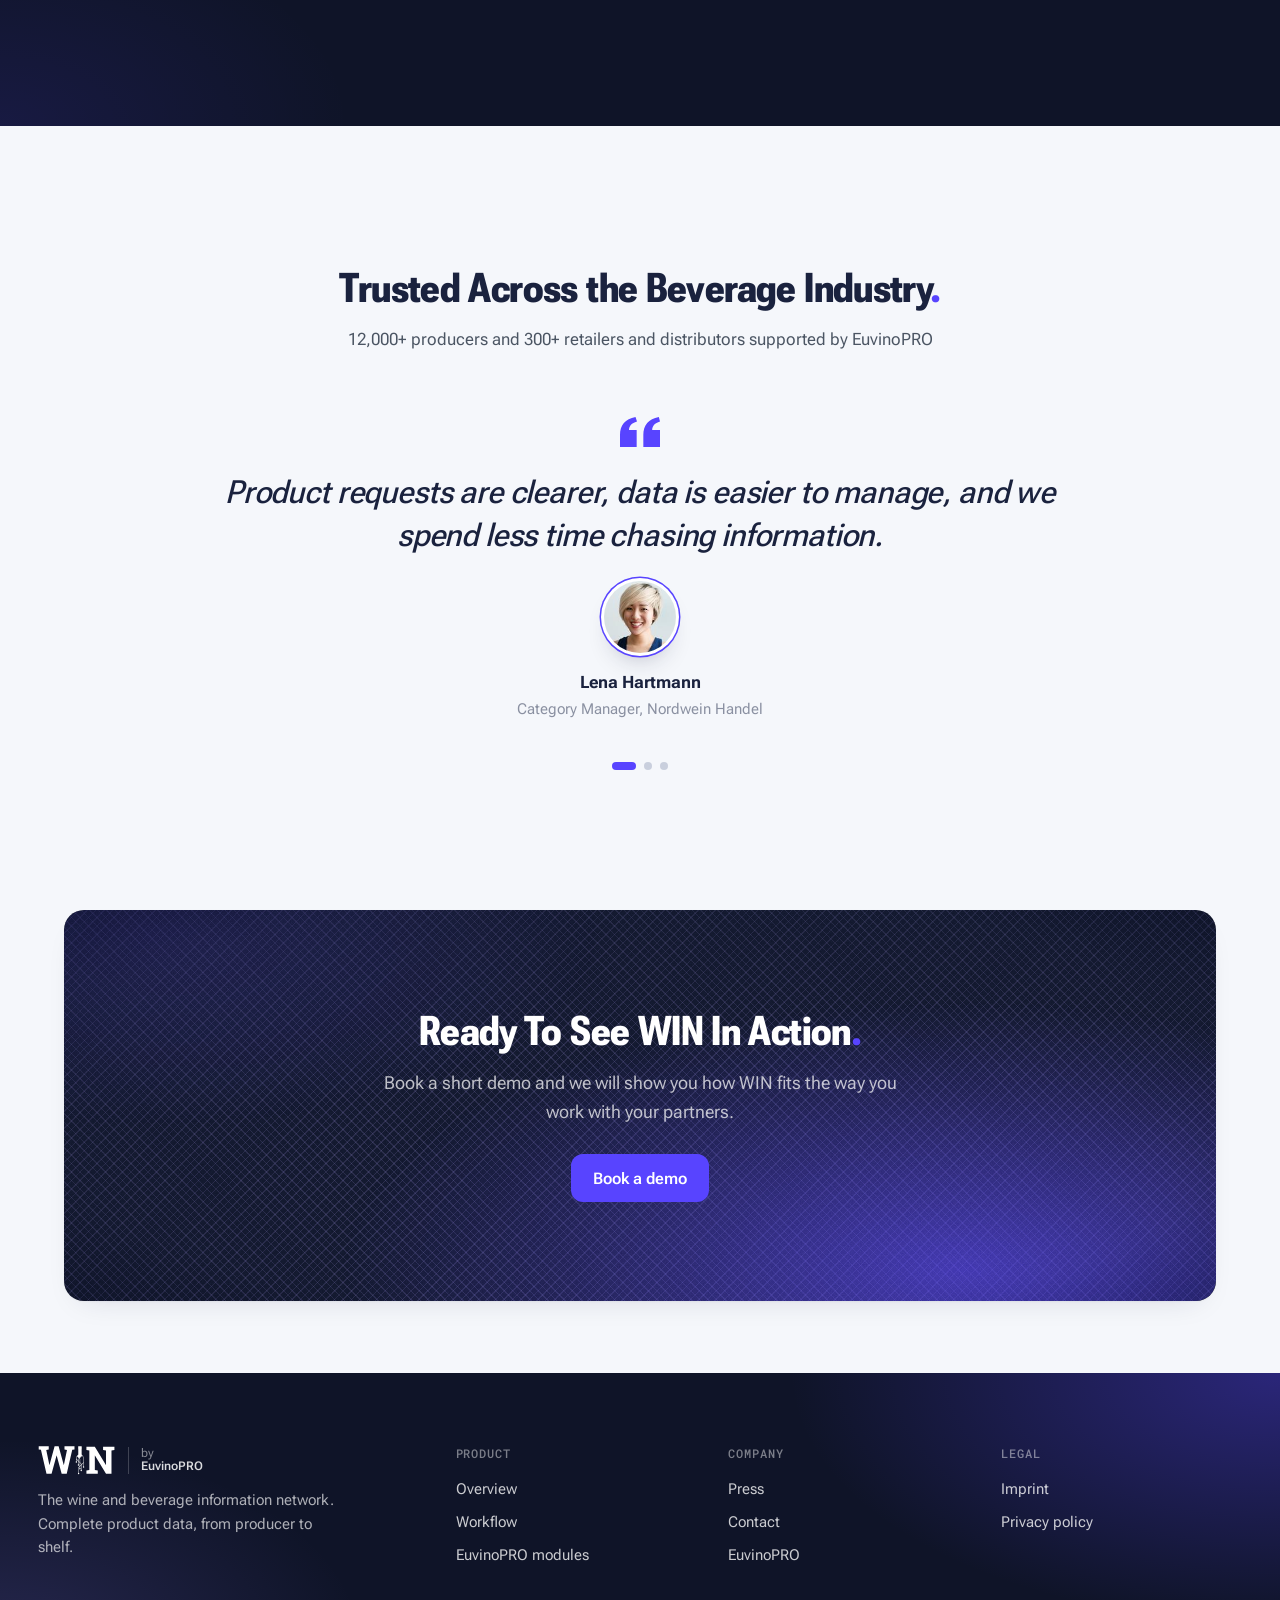
==== commit 0b702aad: "Favicon on brand violet; short tab titles (EN/DE) Co-Authored-By: Claude Sonnet 5.5 <noreply@anthrop" ====
--- a/index.html
+++ b/index.html
@@ -3,10 +3,10 @@
 <head>
   <meta charset="utf-8">
   <meta name="viewport" content="width=device-width, initial-scale=1">
-  <title>WIN | The data network for the wine & beverage industry</title>
+  <title>WIN | Home</title>
   <meta name="description" content="WIN connects retailers, producers and agencies of the wine and beverage industry. Suppliers enter product data once, WIN validates it, and it lands straight in your ERP.">
   <meta name="robots" content="noindex">
-  <link rel="icon" href="assets/brand/favicon.svg" type="image/svg+xml">
+  <link rel="icon" href="assets/brand/favicon.svg?v=2" type="image/svg+xml">
   <link rel="preconnect" href="https://fonts.googleapis.com">
   <link rel="preconnect" href="https://fonts.gstatic.com" crossorigin>
   <link href="https://fonts.googleapis.com/css2?family=Roboto+Flex:opsz,wdth,wght@8..144,25..151,300..900&family=Roboto+Mono:wght@400;500&display=swap" rel="stylesheet">
--- a/css/styles.css
+++ b/css/styles.css
@@ -19,6 +19,10 @@
   --orange-100: var(--accent-soft);
   --teal: #048ba8;
   --teal-100: #e1f3f7;
+  /* Success (one green for every success state: valid, done, sent, complete, approved) */
+  --success: #10b981;      /* icons, strokes, fills */
+  --success-600: #047857;  /* text on light, filled buttons with white text (AA) */
+  --success-100: #dcf5ec;  /* soft background */
   --red: #d9483b;
 
   /* Neutrals */
@@ -310,11 +314,11 @@
 .flag { display: inline-block; font-family: var(--mono); font-size: 10.5px; padding: 1px 6px; border-radius: 5px; background: #f0f3f8; color: var(--ink-2); }
 .status { display: inline-flex; align-items: center; gap: 6px; font-size: 12px; font-weight: 500; padding: 3px 9px; border-radius: 999px; }
 .status::before { content: ""; width: 6px; height: 6px; border-radius: 50%; background: currentColor; }
-.status.complete { background: var(--teal-100); color: var(--teal); }
+.status.complete { background: var(--success-100); color: var(--success-600); }
 .status.progress { background: var(--violet-100); color: #b56300; }
 .status.invited { background: var(--violet-100); color: var(--violet); }
 .bar { width: 90px; height: 6px; border-radius: 6px; background: #eef2f8; overflow: hidden; }
-.bar i { display: block; height: 100%; border-radius: 6px; background: var(--teal); width: var(--w); }
+.bar i { display: block; height: 100%; border-radius: 6px; background: var(--success-600); width: var(--w); }
 .bar.warn i { background: var(--warn, #e5a03a); }
 
 /* Floating event cards */
@@ -376,8 +380,8 @@
 .checks { display: grid; gap: 8px; }
 .check { display: flex; align-items: center; gap: 12px; font-size: 14px; padding: 9px 12px; border-radius: 10px; background: #f7f9fc; box-shadow: inset 0 0 0 1px var(--line); }
 .check .mono { margin-left: auto; font-size: 11.5px; color: var(--ink-3); }
-.tick { width: 20px; height: 20px; border-radius: 50%; display: grid; place-items: center; flex-shrink: 0; background: var(--teal-100); }
-.tick svg { width: 12px; height: 12px; stroke: var(--teal); fill: none; stroke-width: 2.4; stroke-linecap: round; stroke-linejoin: round; }
+.tick { width: 20px; height: 20px; border-radius: 50%; display: grid; place-items: center; flex-shrink: 0; background: var(--success-100); }
+.tick svg { width: 12px; height: 12px; stroke: var(--success); fill: none; stroke-width: 2.4; stroke-linecap: round; stroke-linejoin: round; }
 .tick.err { background: #fbe6e3; } .tick.err svg { stroke: var(--red); }
 .check.is-err { box-shadow: inset 0 0 0 1px #f3c9c3; background: #fff8f7; }
 .check.is-err .mono { color: var(--red); }
@@ -488,7 +492,7 @@
 .rv-card b { display: block; font-size: 15px; font-weight: 600; }
 .rv-card small { font-size: 13px; color: rgba(255,255,255,.6); }
 .rv-card .rv-right { margin-left: auto; font-family: var(--mono); font-size: 12px; color: rgba(255,255,255,.7); }
-.rv-card .pill-ok { margin-left: auto; font-size: 12px; font-weight: 600; padding: 4px 10px; border-radius: 999px; background: rgba(4,139,168,.25); color: #7fd6e8; }
+.rv-card .pill-ok { margin-left: auto; font-size: 12px; font-weight: 600; padding: 4px 10px; border-radius: 999px; background: rgba(16,185,129,.25); color: #6ee7b7; }
 .rv-card .pill-off { margin-left: auto; font-size: 12px; font-weight: 600; padding: 4px 10px; border-radius: 999px; background: rgba(255,255,255,.08); color: rgba(255,255,255,.55); }
 .rv-title { font-family: var(--mono); font-size: 11.5px; letter-spacing: .08em; text-transform: uppercase; color: rgba(255,255,255,.55); margin-bottom: 4px; }
 .rv-big { font-size: 64px; font-weight: 800; font-variation-settings: "wdth" 70; line-height: 1; }
@@ -785,8 +789,8 @@
 .form-note { font-size: 12.5px; color: var(--ink-3); text-align: center; }
 .form-success { display: grid; gap: 14px; justify-items: start; padding: 20px 4px; }
 .form-success[hidden] { display: none; }
-.success-ico { width: 56px; height: 56px; border-radius: 16px; background: var(--teal-100); display: grid; place-items: center; }
-.success-ico svg { width: 28px; height: 28px; stroke: var(--teal); fill: none; stroke-width: 2.4; stroke-linecap: round; stroke-linejoin: round; }
+.success-ico { width: 56px; height: 56px; border-radius: 16px; background: var(--success-100); display: grid; place-items: center; }
+.success-ico svg { width: 28px; height: 28px; stroke: var(--success); fill: none; stroke-width: 2.4; stroke-linecap: round; stroke-linejoin: round; }
 .form-success p { color: var(--ink-2); }
 
 .faq-grid { display: grid; grid-template-columns: 1fr 1.6fr; gap: 48px; align-items: start; }
@@ -1031,8 +1035,8 @@
   animation: spin .7s linear infinite; position: absolute;
 }
 .check .tick { position: relative; }
-.check.is-fixed { box-shadow: inset 0 0 0 1px rgba(4,139,168,.35); background: #f2fbfd; }
-.check.is-fixed .mono { color: var(--teal); }
+.check.is-fixed { box-shadow: inset 0 0 0 1px rgba(16,185,129,.35); background: #f1fbf7; }
+.check.is-fixed .mono { color: var(--success-600); }
 
 /* Fast: hub pulses as packets pass */
 .pipe-node.hub { animation: hubPulse 1.8s ease-in-out infinite; }
@@ -1182,10 +1186,10 @@
 .ui-caret { display: none; width: 1.5px; height: 18px; margin-left: 1px; background: var(--violet); animation: blink 1s steps(1) infinite; }
 .ui-field.is-typing .ui-input { background: #fff; box-shadow: inset 0 0 0 1.5px var(--violet), 0 0 0 3px rgba(88,68,255,.12); }
 .ui-field.is-typing .ui-caret { display: block; }
-.ui-field.is-ok .ui-input { box-shadow: inset 0 0 0 1px rgba(4,139,168,.45); }
+.ui-field.is-ok .ui-input { box-shadow: inset 0 0 0 1px rgba(16,185,129,.45); }
 .ui-field.is-err .ui-input { background: #fff8f7; box-shadow: inset 0 0 0 1.5px var(--red); }
 .ui-msg { grid-column: 2; font-size: 12px; min-height: 0; line-height: 1.3; display: none; }
-.ui-field.is-ok .ui-msg { display: block; color: var(--teal); }
+.ui-field.is-ok .ui-msg { display: block; color: var(--success-600); }
 .ui-field.is-err .ui-msg { display: block; color: var(--red); }
 @keyframes blink { 50% { opacity: 0; } }
 .ui-progress { display: grid; grid-template-columns: 1fr auto; gap: 6px; margin-top: 6px; font-size: 13px; color: var(--ink-2); }
@@ -1252,13 +1256,13 @@
 .erp-name { display: flex; align-items: center; min-width: 0; } .erp-name b { font-weight: 600; white-space: nowrap; overflow: hidden; }
 .erp-name .ui-caret { display: none; } .erp-row.is-typing .erp-name .ui-caret { display: block; }
 .pill { justify-self: start; font-size: 11px; font-weight: 600; padding: 3px 8px; border-radius: 999px; background: #eef1f6; color: var(--ink-2); white-space: nowrap; transition: background .3s, color .3s; }
-.pill.ok { background: var(--teal-100); color: var(--teal); }
+.pill.ok { background: var(--success-100); color: var(--success-600); }
 .pill.req { background: var(--violet-100); color: var(--violet); }
 .pill.wait { background: #fff4e3; color: #b26d0e; }
 .erp-detail { margin-top: 14px; display: grid; grid-template-columns: 1fr auto; gap: 6px; font-size: 12.5px; color: var(--ink-2); opacity: .45; transition: opacity .3s; }
 .erp-detail.is-on { opacity: 1; }
 .erp-detail i { grid-column: 1 / -1; height: 6px; border-radius: 6px; background: #eef1f6; overflow: hidden; }
-.erp-detail em { display: block; height: 100%; width: 0; background: var(--teal); border-radius: 6px; transition: width .9s var(--ease); }
+.erp-detail em { display: block; height: 100%; width: 0; background: var(--success-600); border-radius: 6px; transition: width .9s var(--ease); }
 
 .hub-col { position: relative; height: 100%; display: grid; place-items: center; }
 .hub-line { position: absolute; top: 50%; height: 2px; width: calc(50% - 34px); background: repeating-linear-gradient(90deg, var(--line-strong) 0 6px, transparent 6px 12px); }
@@ -1289,10 +1293,10 @@
 .pf-row span { color: var(--ink-3); } .pf-row b { font-family: var(--mono); font-weight: 500; font-size: 12.5px; }
 .pf-row::after { content: ""; width: 16px; height: 16px; border-radius: 50%; }
 .pf-row.is-typing { background: #fff; box-shadow: inset 0 0 0 1.5px var(--violet); }
-.pf-row.is-ok::after { background: var(--teal-100) url("data:image/svg+xml,%3Csvg xmlns='http://www.w3.org/2000/svg' viewBox='0 0 12 12'%3E%3Cpath d='M2.5 6.3l2.2 2.2 4.8-4.8' fill='none' stroke='%23048ba8' stroke-width='1.8' stroke-linecap='round' stroke-linejoin='round'/%3E%3C/svg%3E") center/11px no-repeat; }
+.pf-row.is-ok::after { background: var(--success-100) url("data:image/svg+xml,%3Csvg xmlns='http://www.w3.org/2000/svg' viewBox='0 0 12 12'%3E%3Cpath d='M2.5 6.3l2.2 2.2 4.8-4.8' fill='none' stroke='%2310b981' stroke-width='1.8' stroke-linecap='round' stroke-linejoin='round'/%3E%3C/svg%3E") center/11px no-repeat; }
 .pf-foot { display: flex; align-items: center; justify-content: space-between; margin-top: 12px; font-size: 12.5px; color: var(--ink-2); }
 .pf-send { font-size: 12.5px; font-weight: 600; padding: 7px 14px; border-radius: 9px; background: #e3e7ef; color: var(--ink-3); transition: background .3s, color .3s, transform .15s; }
-.pf-send.is-ready { background: var(--violet); color: #fff; } .pf-send.is-sent { background: var(--teal); color: #fff; }
+.pf-send.is-ready { background: var(--violet); color: #fff; } .pf-send.is-sent { background: var(--success-600); color: #fff; }
 
 @media (max-width: 1100px) {   .erp-head, .erp-row { grid-template-columns: 64px 1.4fr .9fr 88px; } }
 @media (max-width: 900px) {
@@ -1371,15 +1375,15 @@
 .inp.mono { font-family: var(--mono); font-size: 12.5px; }
 .inp .ui-caret { display: none; }
 .inp.is-typing { background: #fff; box-shadow: inset 0 0 0 1.5px var(--violet); } .inp.is-typing .ui-caret { display: block; }
-.inp.is-ok { box-shadow: inset 0 0 0 1px rgba(4,139,168,.45); }
+.inp.is-ok { box-shadow: inset 0 0 0 1px rgba(16,185,129,.45); }
 .scr-actions { display: flex; align-items: center; justify-content: space-between; gap: 12px; margin-top: 4px; }
 .btn-fake { display: inline-flex; align-items: center; height: 36px; padding: 0 16px; border-radius: 9px; background: var(--violet); color: #fff; font-size: 13px; font-weight: 600; transition: transform .15s, background .3s; }
 .btn-fake.sm { height: 28px; padding: 0 12px; font-size: 12px; }
-.btn-fake.is-press { transform: scale(.94); } .btn-fake.is-done { background: var(--teal); }
+.btn-fake.is-press { transform: scale(.94); } .btn-fake.is-done { background: var(--success-600); }
 .frm-count { font-size: 12.5px; color: var(--ink-2); }
 .console { list-style: none; margin: 0; padding: 14px; border-radius: 12px; background: var(--navy); color: rgba(255,255,255,.85); font-family: var(--mono); font-size: 12px; line-height: 1.5; display: grid; gap: 8px; min-height: 200px; align-content: start; }
 .console li { display: grid; grid-template-columns: 62px 1fr; gap: 10px; animation: logIn .35s var(--ease) both; }
-.console time { color: rgba(255,255,255,.45); } .console .hl { color: #b8adff; } .console .ok { color: #7fd6e8; }
+.console time { color: rgba(255,255,255,.45); } .console .hl { color: #b8adff; } .console .ok { color: #6ee7b7; }
 .mail-list { display: grid; border-radius: 12px; box-shadow: inset 0 0 0 1px var(--line); overflow: hidden; }
 .mail { display: grid; gap: 2px; padding: 11px 14px; border-bottom: 1px solid var(--line); font-size: 12.5px; }
 .mail:last-child { border-bottom: 0; }
@@ -1396,9 +1400,9 @@
 .checklist li { display: grid; grid-template-columns: 22px 1fr auto; align-items: center; gap: 10px; height: 40px; padding: 0 12px; border-radius: 10px; background: var(--bg); box-shadow: inset 0 0 0 1px var(--line); font-size: 13px; opacity: .45; transition: opacity .3s, box-shadow .3s; }
 .checklist li::before { content: ""; width: 18px; height: 18px; border-radius: 50%; border: 2px solid var(--line-strong); border-top-color: var(--violet); animation: spin .7s linear infinite; }
 .checklist li span { font-family: var(--mono); font-size: 11.5px; color: var(--ink-3); }
-.checklist li.is-ok { opacity: 1; box-shadow: inset 0 0 0 1px rgba(4,139,168,.35); }
-.checklist li.is-ok::before { border: 0; animation: none; background: var(--teal-100) url("data:image/svg+xml,%3Csvg xmlns='http://www.w3.org/2000/svg' viewBox='0 0 12 12'%3E%3Cpath d='M2.5 6.3l2.2 2.2 4.8-4.8' fill='none' stroke='%23048ba8' stroke-width='1.8' stroke-linecap='round' stroke-linejoin='round'/%3E%3C/svg%3E") center/12px no-repeat; }
-.approved { justify-self: start; font-size: 13px; font-weight: 600; color: #fff; background: var(--teal); padding: 8px 14px; border-radius: 9px; opacity: 0; transform: translateY(6px); transition: opacity .3s, transform .3s var(--ease); }
+.checklist li.is-ok { opacity: 1; box-shadow: inset 0 0 0 1px rgba(16,185,129,.35); }
+.checklist li.is-ok::before { border: 0; animation: none; background: var(--success-100) url("data:image/svg+xml,%3Csvg xmlns='http://www.w3.org/2000/svg' viewBox='0 0 12 12'%3E%3Cpath d='M2.5 6.3l2.2 2.2 4.8-4.8' fill='none' stroke='%2310b981' stroke-width='1.8' stroke-linecap='round' stroke-linejoin='round'/%3E%3C/svg%3E") center/12px no-repeat; }
+.approved { justify-self: start; font-size: 13px; font-weight: 600; color: #fff; background: var(--success-600); padding: 8px 14px; border-radius: 9px; opacity: 0; transform: translateY(6px); transition: opacity .3s, transform .3s var(--ease); }
 .approved.is-on { opacity: 1; transform: none; }
 .attr { display: grid; grid-template-columns: 1fr 1fr; gap: 8px; }
 .attr div { display: grid; gap: 2px; padding: 9px 12px; border-radius: 10px; background: var(--bg); box-shadow: inset 0 0 0 1px var(--line); font-size: 12px; opacity: 0; transform: translateY(6px); transition: opacity .3s, transform .3s var(--ease); }
@@ -1506,7 +1510,7 @@
 .rule-target { display: flex; align-items: center; gap: 12px; padding: 12px; border-radius: 12px; background: #fff; box-shadow: inset 0 0 0 1px var(--line-strong); }
 .ico-sm { width: 34px; height: 34px; border-radius: 10px; display: grid; place-items: center; background: var(--violet-100); color: var(--violet); font-weight: 700; }
 .rule-card .ui-switch { position: absolute; right: 18px; top: 18px; }
-.rule-note { margin: 0; font-size: 13px; color: var(--teal); font-weight: 600; opacity: 0; transition: opacity .3s; }
+.rule-note { margin: 0; font-size: 13px; color: var(--success-600); font-weight: 600; opacity: 0; transition: opacity .3s; }
 .rule-note.is-on { opacity: 1; }
 
 @media (max-width: 600px) {
@@ -1635,7 +1639,7 @@
 .rv-card .rv-ico { background: var(--violet-100); }
 .rv-card .rv-ico svg { stroke: var(--violet); }
 .rv-card small { color: var(--ink-3); } .rv-card .rv-right { color: var(--ink-2); }
-.rv-card .pill-ok { background: var(--teal-100); color: var(--teal); }
+.rv-card .pill-ok { background: var(--success-100); color: var(--success-600); }
 .rv-card .pill-off { background: #eef1f6; color: var(--ink-3); }
 .rv-big { color: var(--ink); } .role-visual p { color: var(--ink-2) !important; }
 
@@ -1666,7 +1670,7 @@
 .rv2-state { display: inline-flex; align-items: center; gap: 6px; font-size: 12px; font-weight: 600; padding: 4px 10px; border-radius: 999px; background: #eef1f6; color: var(--ink-2); white-space: nowrap; }
 .rv2-state i { width: 6px; height: 6px; border-radius: 50%; background: currentColor; }
 .rv2-state.is-mid { background: var(--violet-100); color: var(--violet); } .rv2-state.is-mid i { animation: ping 1.4s ease-out infinite; }
-.rv2-state.is-done { background: var(--teal-100); color: var(--teal); }
+.rv2-state.is-done { background: var(--success-100); color: var(--success-600); }
 .rv2-toggle { position: relative; width: 38px; height: 22px; border-radius: 999px; background: #d9dfe9; flex: none; }
 .rv2-toggle::after { content: ""; position: absolute; top: 3px; left: 3px; width: 16px; height: 16px; border-radius: 50%; background: #fff; box-shadow: 0 1px 3px rgba(26,34,62,.3); }
 .rv2-toggle.is-on { background: var(--violet); } .rv2-toggle.is-on::after { transform: translateX(16px); }
@@ -1748,10 +1752,10 @@
 .act li.is-active .act-dot { background: #fff; box-shadow: none; border: 2.5px solid var(--line-strong); border-top-color: var(--violet); animation: spin .8s linear infinite; }
 .act li.is-active .act-state { color: var(--violet); font-weight: 600; }
 .act li.is-done { opacity: 1; }
-.act li.is-done::before { background: var(--teal); }
-.act li.is-done .act-dot { background: var(--teal-100) url("data:image/svg+xml,%3Csvg xmlns='http://www.w3.org/2000/svg' viewBox='0 0 12 12'%3E%3Cpath d='M2.5 6.3l2.2 2.2 4.8-4.8' fill='none' stroke='%23048ba8' stroke-width='1.9' stroke-linecap='round' stroke-linejoin='round'/%3E%3C/svg%3E") center/12px no-repeat; box-shadow: none; }
-.act li.is-done .act-state { color: var(--teal); }
-.ui-count.is-ready { background: var(--teal-100); color: var(--teal); }
+.act li.is-done::before { background: var(--success-600); }
+.act li.is-done .act-dot { background: var(--success-100) url("data:image/svg+xml,%3Csvg xmlns='http://www.w3.org/2000/svg' viewBox='0 0 12 12'%3E%3Cpath d='M2.5 6.3l2.2 2.2 4.8-4.8' fill='none' stroke='%2310b981' stroke-width='1.9' stroke-linecap='round' stroke-linejoin='round'/%3E%3C/svg%3E") center/12px no-repeat; box-shadow: none; }
+.act li.is-done .act-state { color: var(--success-600); }
+.ui-count.is-ready { background: var(--success-100); color: var(--success-600); }
 @media (max-width: 600px) { .act li { grid-template-columns: 22px 1fr auto; } .act-who { display: none; } .act-state { min-width: 0; } }
 
 /* Press intro shares the Home/Contact top background (same px-anchored glows and dots), so switching pages never changes it.
@@ -2222,7 +2226,7 @@
 .code .cl { white-space: pre; animation: logIn .3s var(--ease) both; }
 .code .c { color: #fff; font-weight: 500; } .code .d { color: rgba(255,255,255,.62); } .code .j { color: rgba(255,255,255,.78); }
 .code .k { color: #b8adff; } .code .s { color: #8ee0b3; } .code .n { color: #ffd479; }
-.code .ok { color: #7fd6e8; } .code .hl { color: #b8adff; }
+.code .ok { color: #6ee7b7; } .code .hl { color: #b8adff; }
 
 /* screen 3: mail in the style of a phone mail app */
 .mx { display: grid; gap: 10px; }
@@ -2263,7 +2267,7 @@
 .code .cl { display: grid; grid-template-columns: 74px 1fr; gap: 12px; white-space: normal; }
 .code time { color: rgba(255,255,255,.42); }
 .code span { color: rgba(255,255,255,.86); }
-.code .hl { color: #b8adff; } .code .ok { color: #7fd6e8; }
+.code .hl { color: #b8adff; } .code .ok { color: #6ee7b7; }
 
 /* mail: Inbox / Sent / Spam, reply and forward on the right, a new mail slides in from the top */
 .mx-tabs { align-items: center; }
@@ -2325,7 +2329,7 @@
 /* terminal typing: a block cursor follows the line being typed and keeps blinking at the end */
 .code .cl.is-typing .txt::after { content: ""; display: inline-block; width: 8px; height: 1.05em; margin-left: 2px; vertical-align: -3px; background: rgba(255,255,255,.85); animation: caretBlink 1s steps(1) infinite; }
 @keyframes caretBlink { 50% { opacity: 0; } }
-.code .txt span { color: inherit; } .code .txt .hl { color: #b8adff; } .code .txt .ok { color: #7fd6e8; }
+.code .txt span { color: inherit; } .code .txt .hl { color: #b8adff; } .code .txt .ok { color: #6ee7b7; }
 @media (prefers-reduced-motion: reduce) { .code .cl.is-typing .txt::after { animation: none; } }
 
 /* One Network, Three Roles v2: one card per role, points on the left and the live view on the right, all three the same size */
@@ -2575,3 +2579,84 @@
 .trust-avatars { display: inline-flex; flex: none; }
 .trust-avatars img { width: 32px; height: 32px; border-radius: 50%; object-fit: cover; border: 2px solid var(--navy-900); }
 .trust-avatars img + img { margin-left: -10px; }
+
+/* Ecosystem copy: spacing hierarchy. Heading + body read as one group (16), proof stands apart (32 above), CTA sits close to the proof it backs (20). */
+.eco-copy { gap: 16px; }
+.eco-copy .trust-badge { margin-top: 16px; }
+.eco-copy .trust-badge + div { margin-top: 4px; }
+
+/* ===== Spacing system (single source of truth; see DESIGN_SYSTEM.md "Spacing system") ===== */
+:root {
+  --sp-h1-body: 24px;                       /* page title -> lead */
+  --sp-h2-body: 16px;                       /* section heading -> lead */
+  --sp-head-content: clamp(40px, 4vw, 56px);/* section head -> its content */
+  --sp-section: clamp(80px, 11vw, 140px);   /* vertical padding of a full section */
+  --sp-band: clamp(72px, 8vw, 112px);       /* vertical padding of a slim band (logos) */
+}
+.section-head { gap: var(--sp-h2-body); margin-bottom: var(--sp-head-content); }
+.hero-copy { gap: var(--sp-h1-body); }
+.gx-intro-inner { gap: var(--sp-h1-body); }
+.cx-intro h1 + .cx-lead { margin-top: calc(var(--sp-h1-body) - 18px); }
+.why-head { gap: var(--sp-h2-body); }
+.logos { padding: var(--sp-band) 0; }
+.logos p { margin-bottom: 40px; }
+/* Workflow roles: head -> pills 40, pills -> card 24 (the pills control the card, so they sit closer to it) */
+#solutions .section-head { margin-bottom: 40px; }
+#solutions .roles-tabs { margin-bottom: 24px; }
+
+/* ===== Success (one green everywhere) ===== */
+.btn-fake { gap: 8px; }
+.btn-fake.is-done { background: var(--success-600); }
+.btn-tick { width: 18px; height: 18px; flex: none; fill: none; stroke: #fff; stroke-width: 2; stroke-linecap: round; stroke-linejoin: round; }
+.btn-tick circle { stroke-dasharray: 57; stroke-dashoffset: 57; opacity: .55; animation: tickCircle .45s var(--ease) forwards; }
+.btn-tick path { stroke-dasharray: 20; stroke-dashoffset: 20; animation: tickCheck .35s .3s var(--ease) forwards; }
+.btn-fake.is-done { animation: successPop .45s var(--ease); }
+@keyframes tickCircle { to { stroke-dashoffset: 0; } }
+@keyframes tickCheck { to { stroke-dashoffset: 0; } }
+@keyframes successPop { 0% { transform: scale(.94); } 55% { transform: scale(1.04); } 100% { transform: scale(1); } }
+/* done pills show a check instead of a dot */
+.rv2-state.is-done i { width: 12px; height: 12px; border-radius: 0; background: currentColor;
+  -webkit-mask: url("data:image/svg+xml,%3Csvg xmlns='http://www.w3.org/2000/svg' viewBox='0 0 12 12'%3E%3Cpath d='M2.5 6.3l2.2 2.2 4.8-4.8' fill='none' stroke='%23000' stroke-width='1.8' stroke-linecap='round' stroke-linejoin='round'/%3E%3C/svg%3E") center / contain no-repeat;
+  mask: url("data:image/svg+xml,%3Csvg xmlns='http://www.w3.org/2000/svg' viewBox='0 0 12 12'%3E%3Cpath d='M2.5 6.3l2.2 2.2 4.8-4.8' fill='none' stroke='%23000' stroke-width='1.8' stroke-linecap='round' stroke-linejoin='round'/%3E%3C/svg%3E") center / contain no-repeat; }
+@media (prefers-reduced-motion: reduce) { .btn-tick circle, .btn-tick path { animation: none; stroke-dashoffset: 0; } .btn-fake.is-done { animation: none; } }
+
+/* contact form card v4: one padding on all four sides, one gap between every row, shorter message box */
+.cx-form-card { padding: var(--card-pad); }
+.cx-form-card form { gap: 24px; }
+.cx-form-head { margin-bottom: 0; }
+.fld { gap: 6px; }
+.fld textarea { min-height: 96px; height: 96px; resize: none; }
+.cx-form-card .btn-block + .cx-privacy { margin-top: -8px; }
+@media (min-width: 1001px) {
+  .cx-form-card { padding: var(--card-pad); }
+  .cx-form-card form { gap: 24px; }
+  .fld { gap: 6px; }
+  .fld input, .fld select { height: 44px; }
+  .fld textarea { min-height: 96px; height: 96px; }
+  .cx-form-head h2 { font-size: 26px; }
+}
+/* short screens step the whole card down one notch together (padding and every gap), never one value alone */
+@media (min-width: 1001px) and (max-height: 760px) {
+  .cx-form-card { padding: 24px 32px; }
+  .cx-form-card form { gap: 16px; }
+  .fld textarea { min-height: 80px; height: 80px; }
+  .cx-form-card .btn-block { height: 48px; }
+  .cx-form-card .btn-block + .cx-privacy { margin-top: -4px; }
+}
+@media (max-width: 600px) { .cx-form-card { padding: 24px; } .cx-form-card form { gap: 20px; } }
+
+/* Contact card icons: useanimations (Lottie) icon replaces the static SVG once loaded, recoloured to the accent, plays on hover/focus */
+.cx-ico { position: relative; }
+.cx-ico .cx-lot { display: none; width: 22px; height: 22px; }
+.cx-ico.has-lottie > svg { display: none; }
+.cx-ico.has-lottie .cx-lot { display: block; }
+.cx-lot svg { width: 22px; height: 22px; display: block; }
+.cx-lot svg path, .cx-lot svg circle, .cx-lot svg line, .cx-lot svg polyline, .cx-lot svg rect { stroke: var(--violet) !important; }
+.cx-lot svg [fill]:not([fill="none"]) { fill: var(--violet) !important; }
+
+/* hero float cards: card grows with its text (German is longer), padding stays equal around the content */
+.float { max-width: none; width: max-content; box-sizing: border-box; padding: 12px 20px 12px 12px; }
+@media (max-width: 900px) { .float { max-width: calc(100vw - 32px); padding: 10px 16px 10px 10px; } }
+@media (max-width: 700px) { .float b, .float small { white-space: normal; } }
+/* press gallery: breathing room above the first row so it never touches the nav */
+.gx-grid { padding-top: clamp(20px, 3.5vh, 36px); }
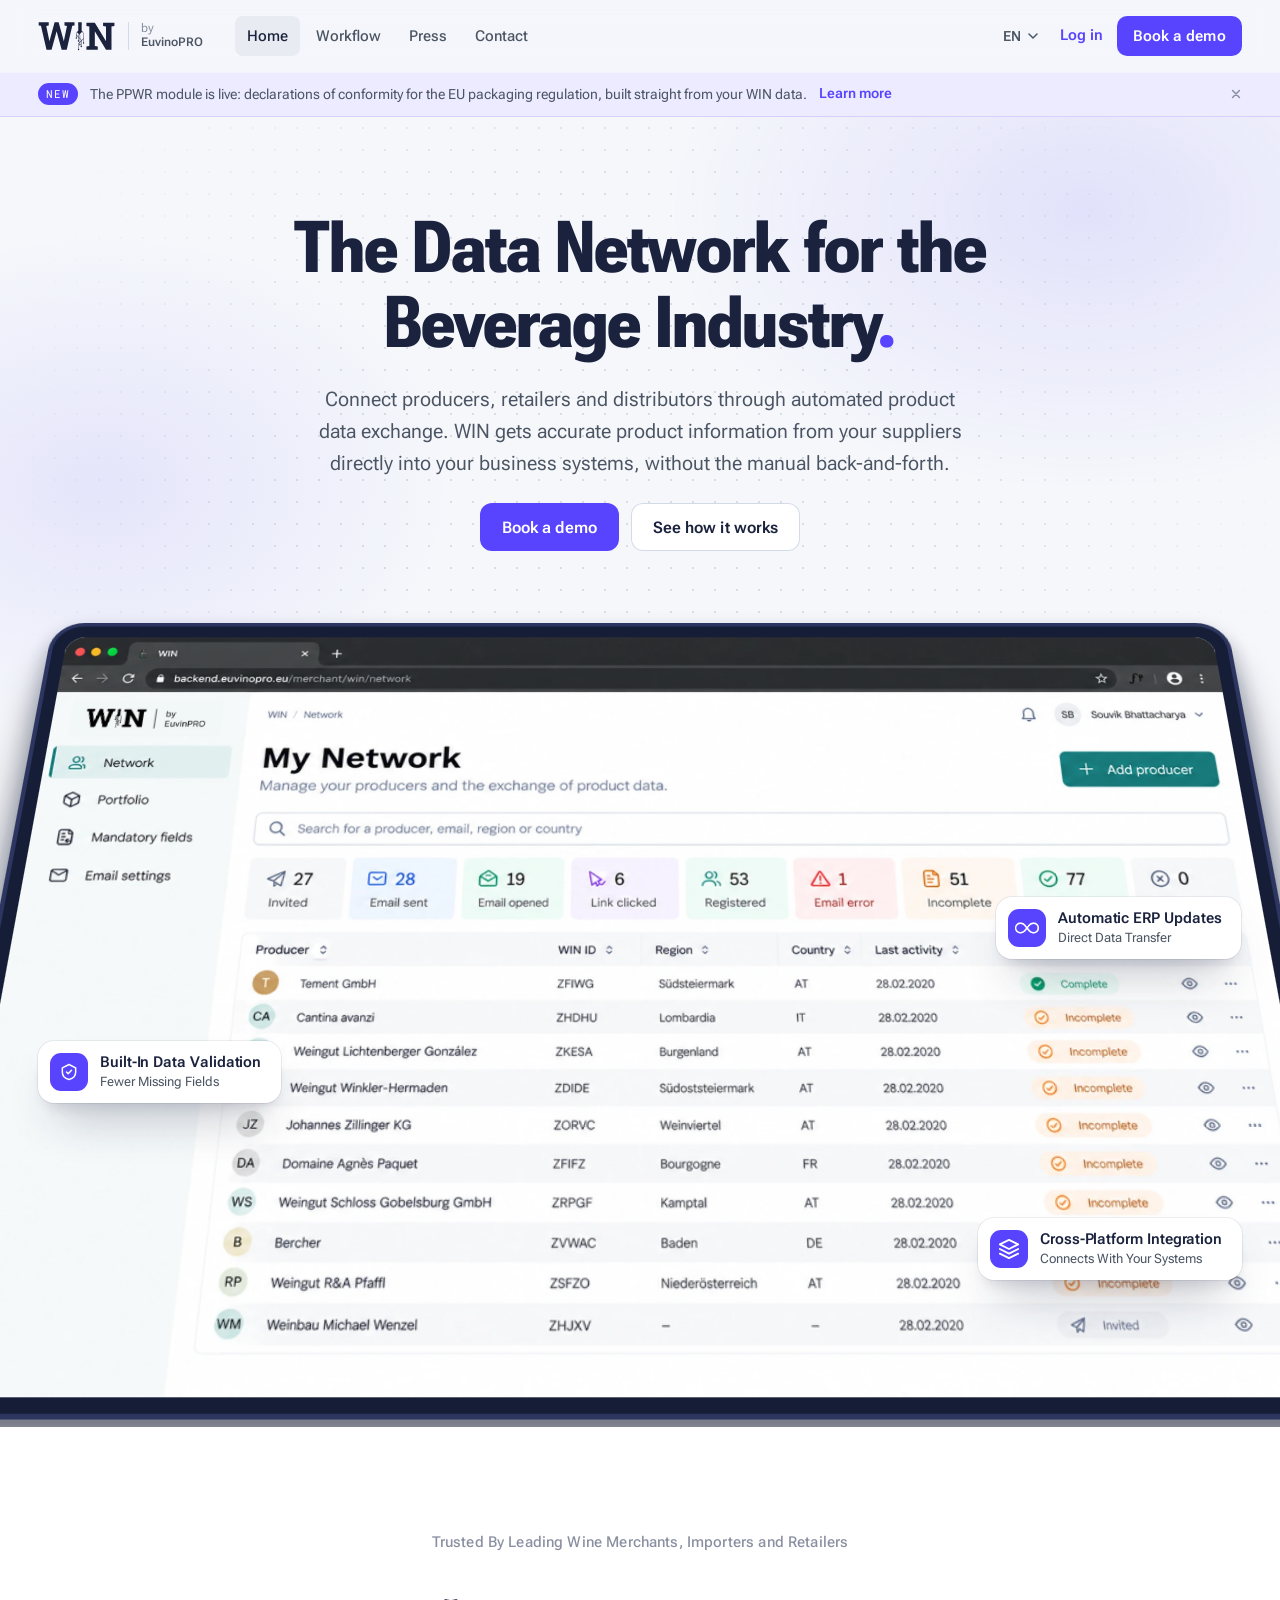
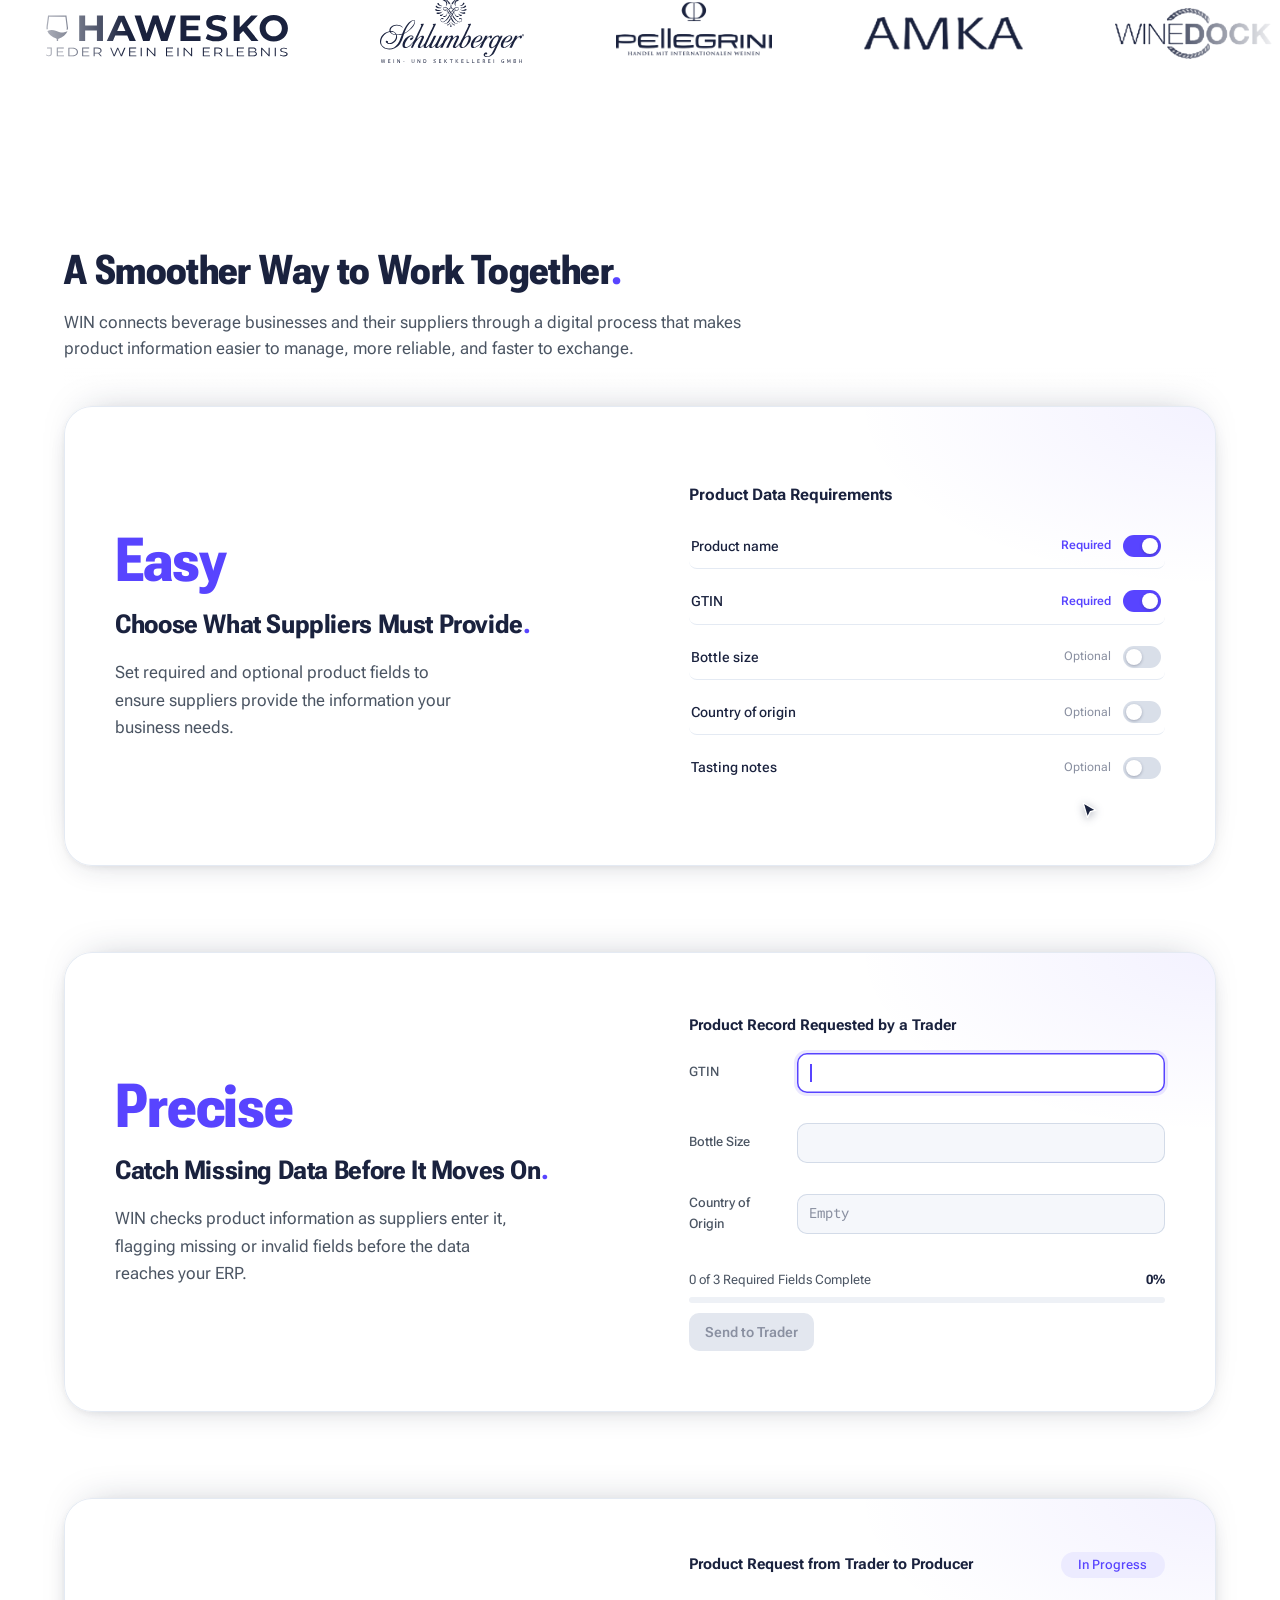
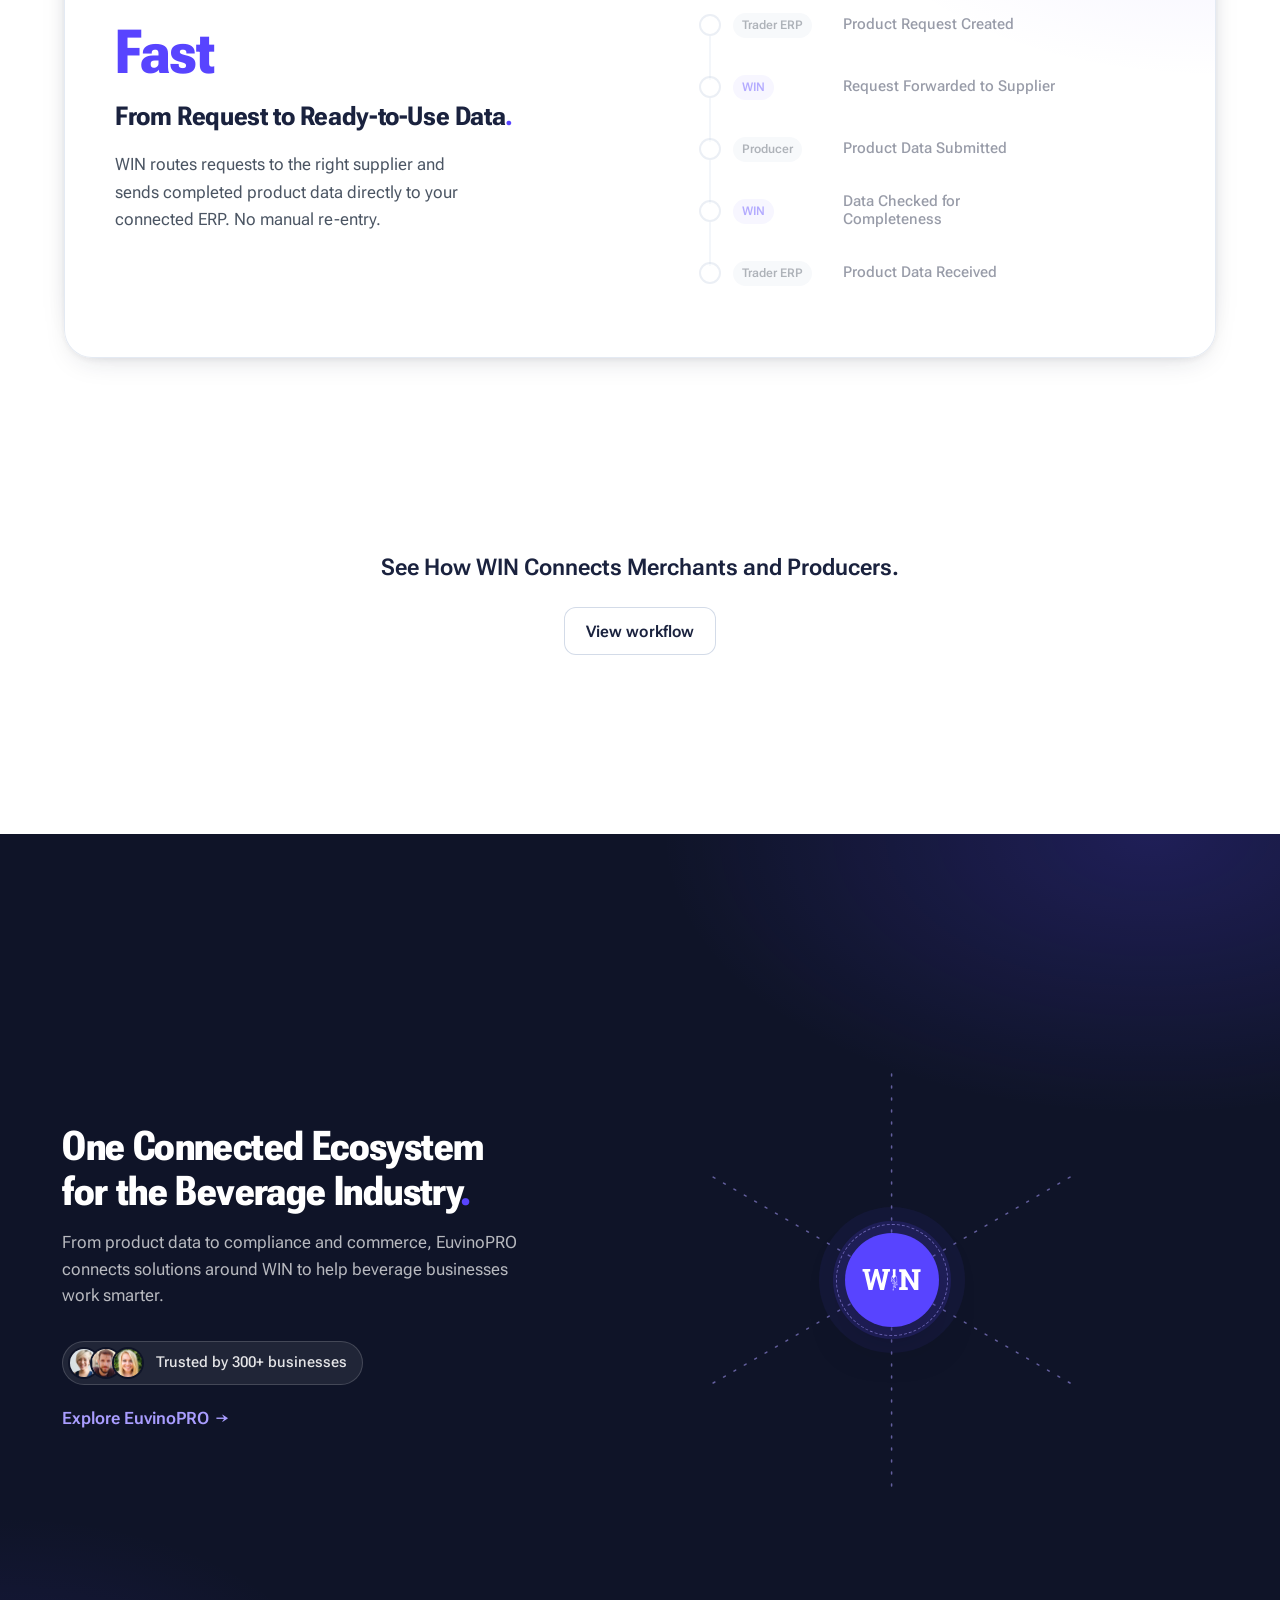
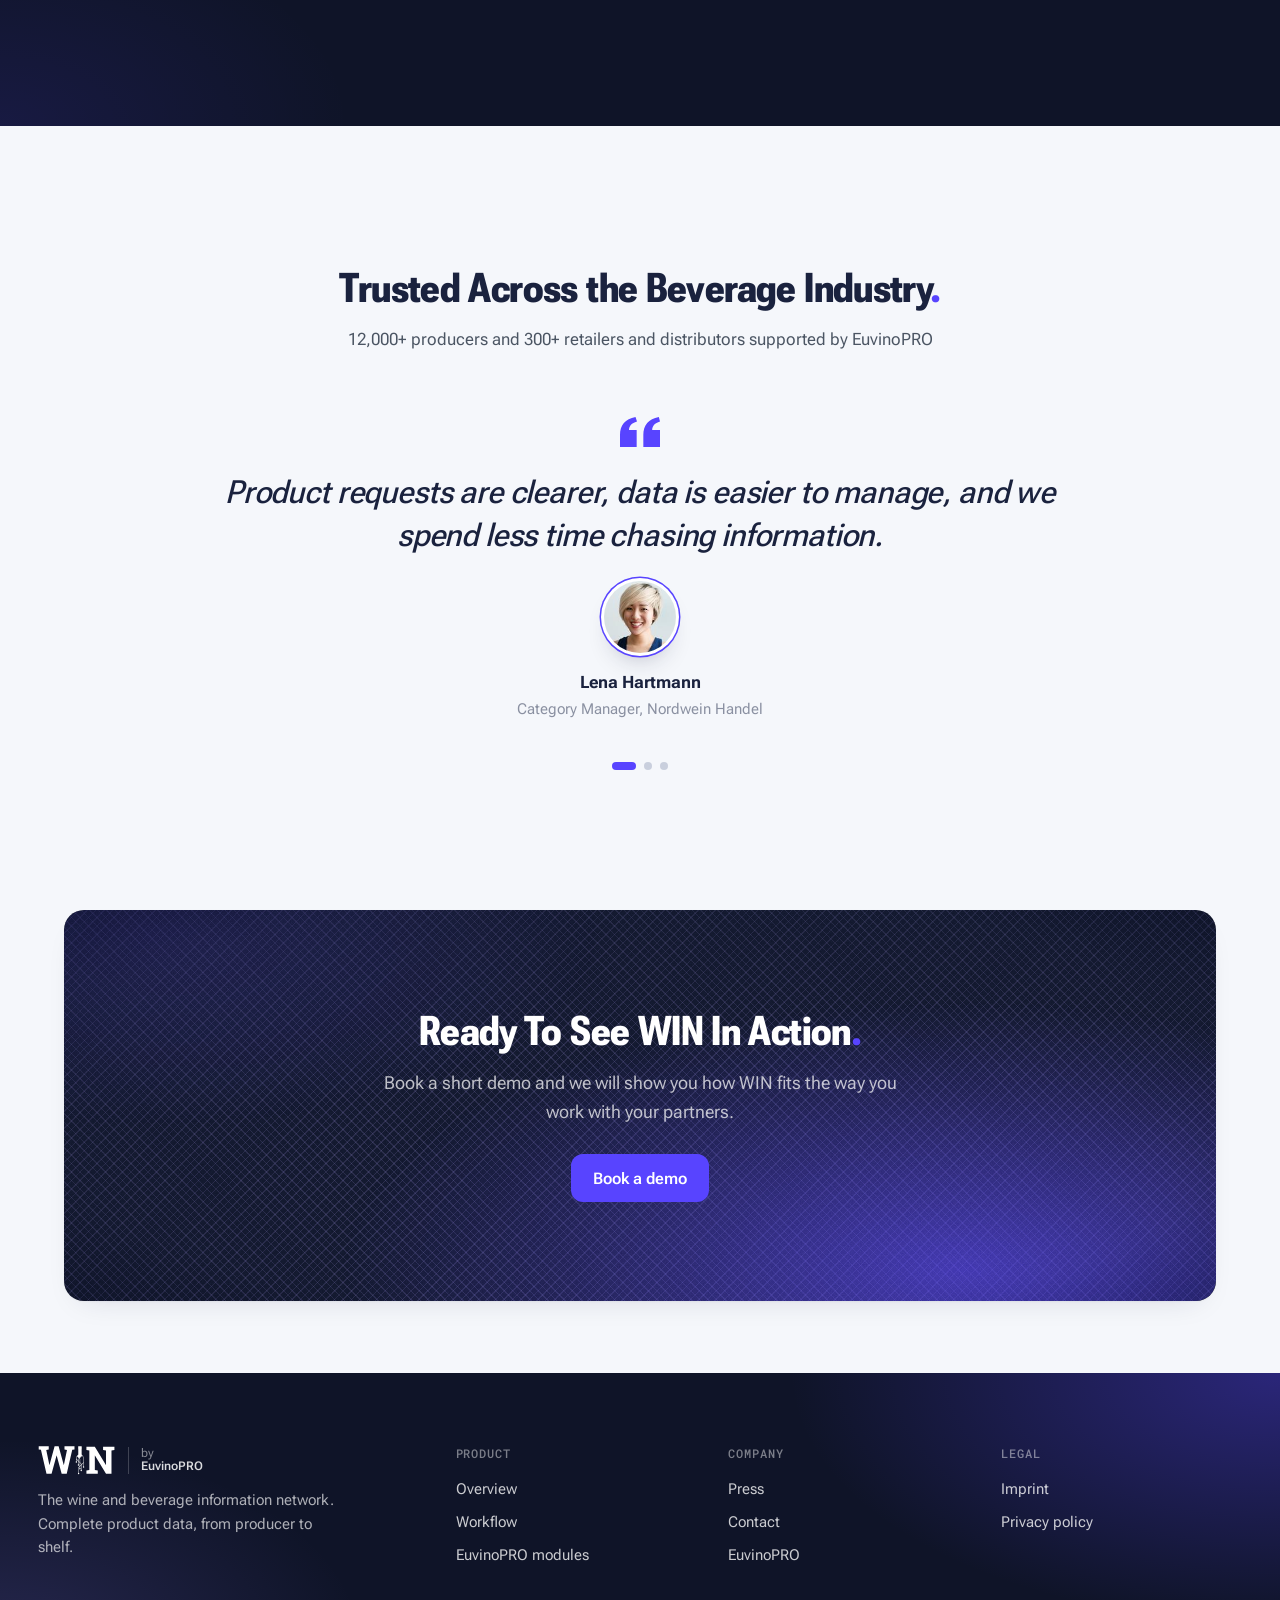
==== commit b4e8a748: "Tab title is just WIN Co-Authored-By: Claude Sonnet 5.5 <noreply@anthropic.com>" ====
--- a/index.html
+++ b/index.html
@@ -3,7 +3,7 @@
 <head>
   <meta charset="utf-8">
   <meta name="viewport" content="width=device-width, initial-scale=1">
-  <title>WIN | Home</title>
+  <title>WIN</title>
   <meta name="description" content="WIN connects retailers, producers and agencies of the wine and beverage industry. Suppliers enter product data once, WIN validates it, and it lands straight in your ERP.">
   <meta name="robots" content="noindex">
   <link rel="icon" href="assets/brand/favicon.svg?v=2" type="image/svg+xml">
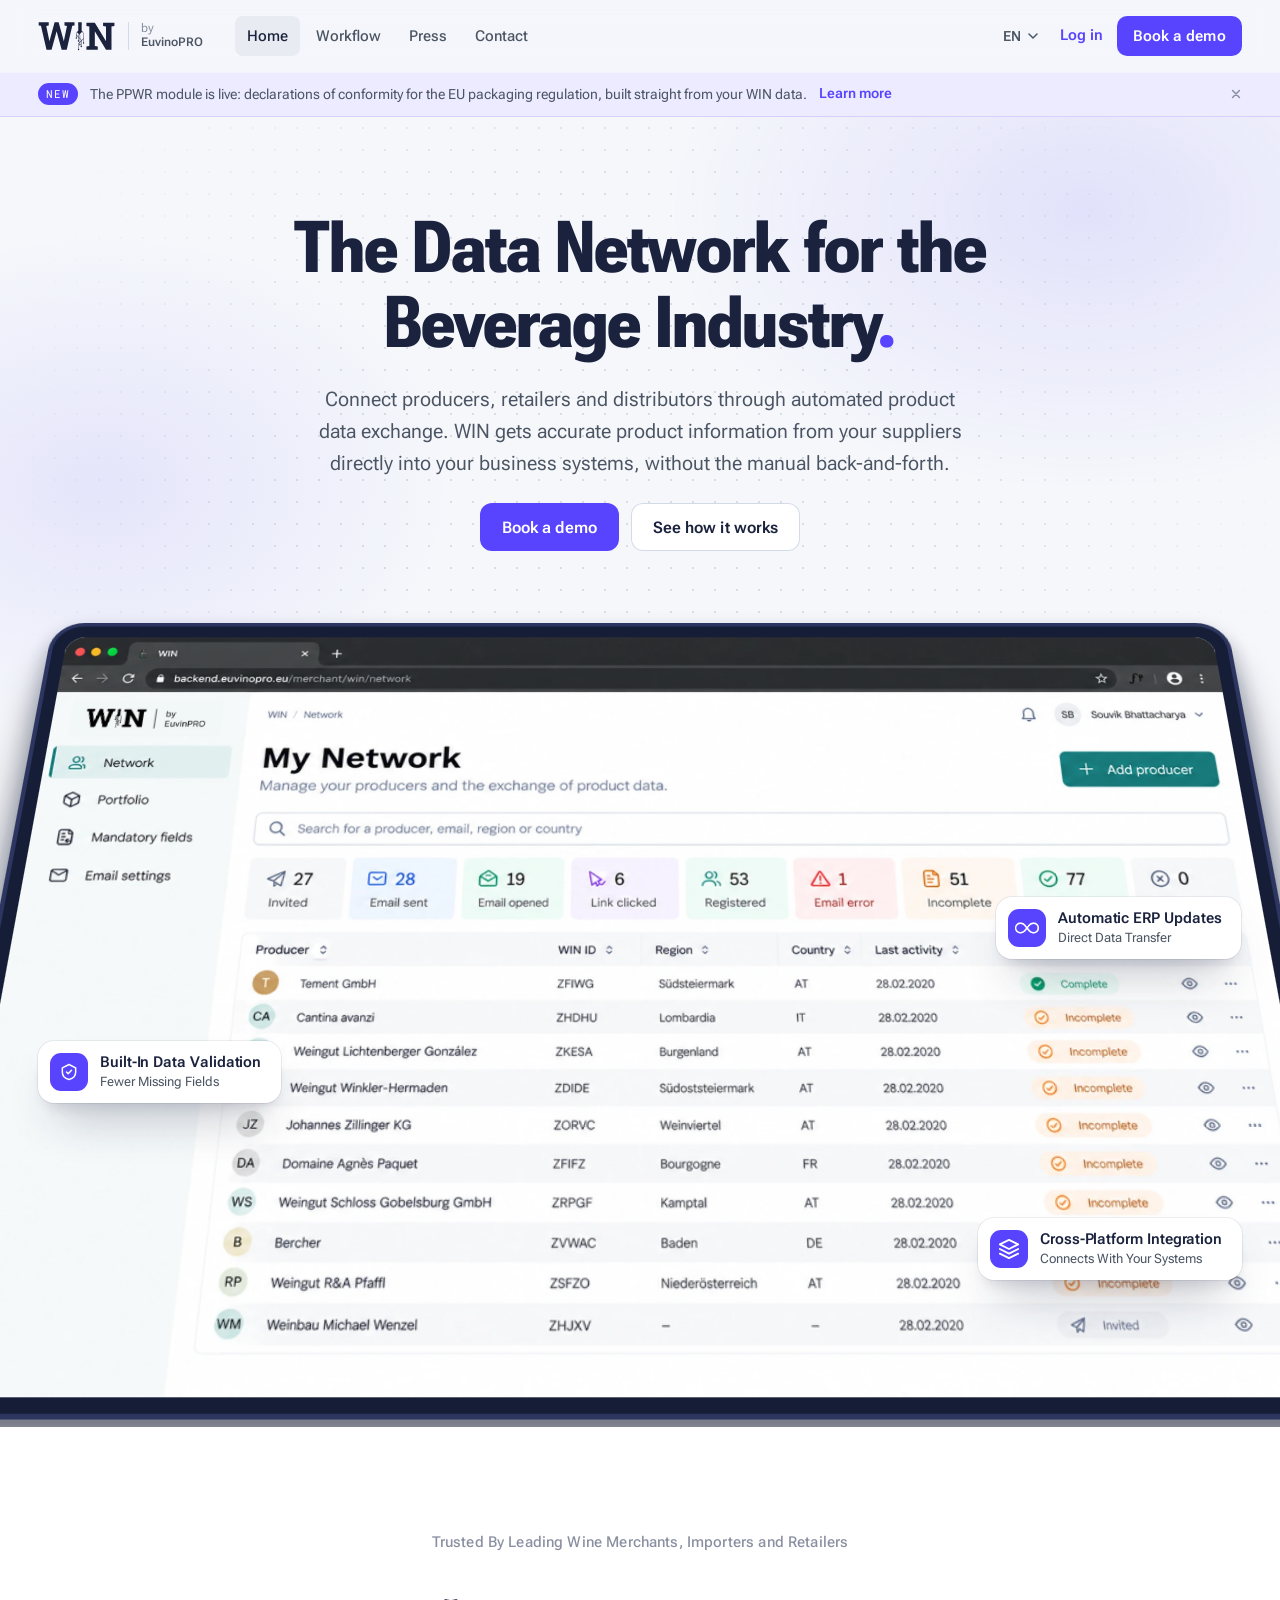
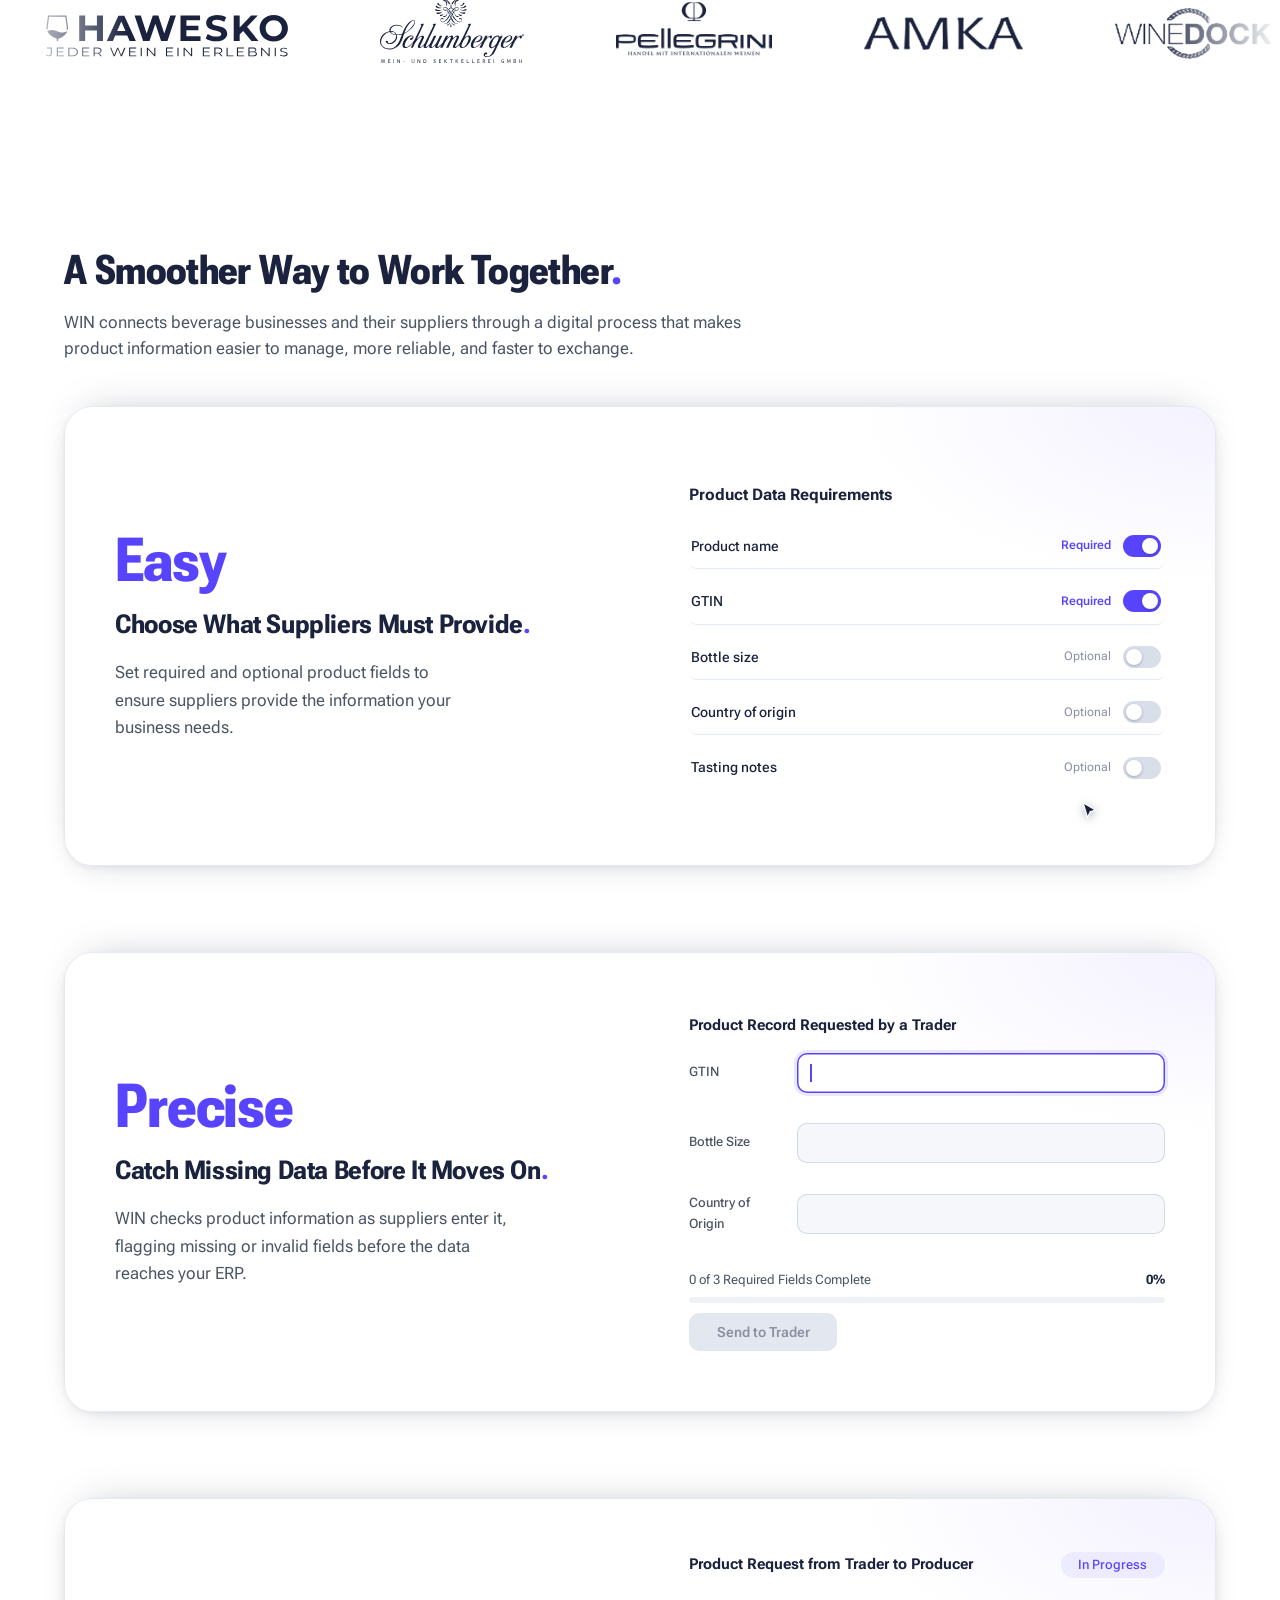
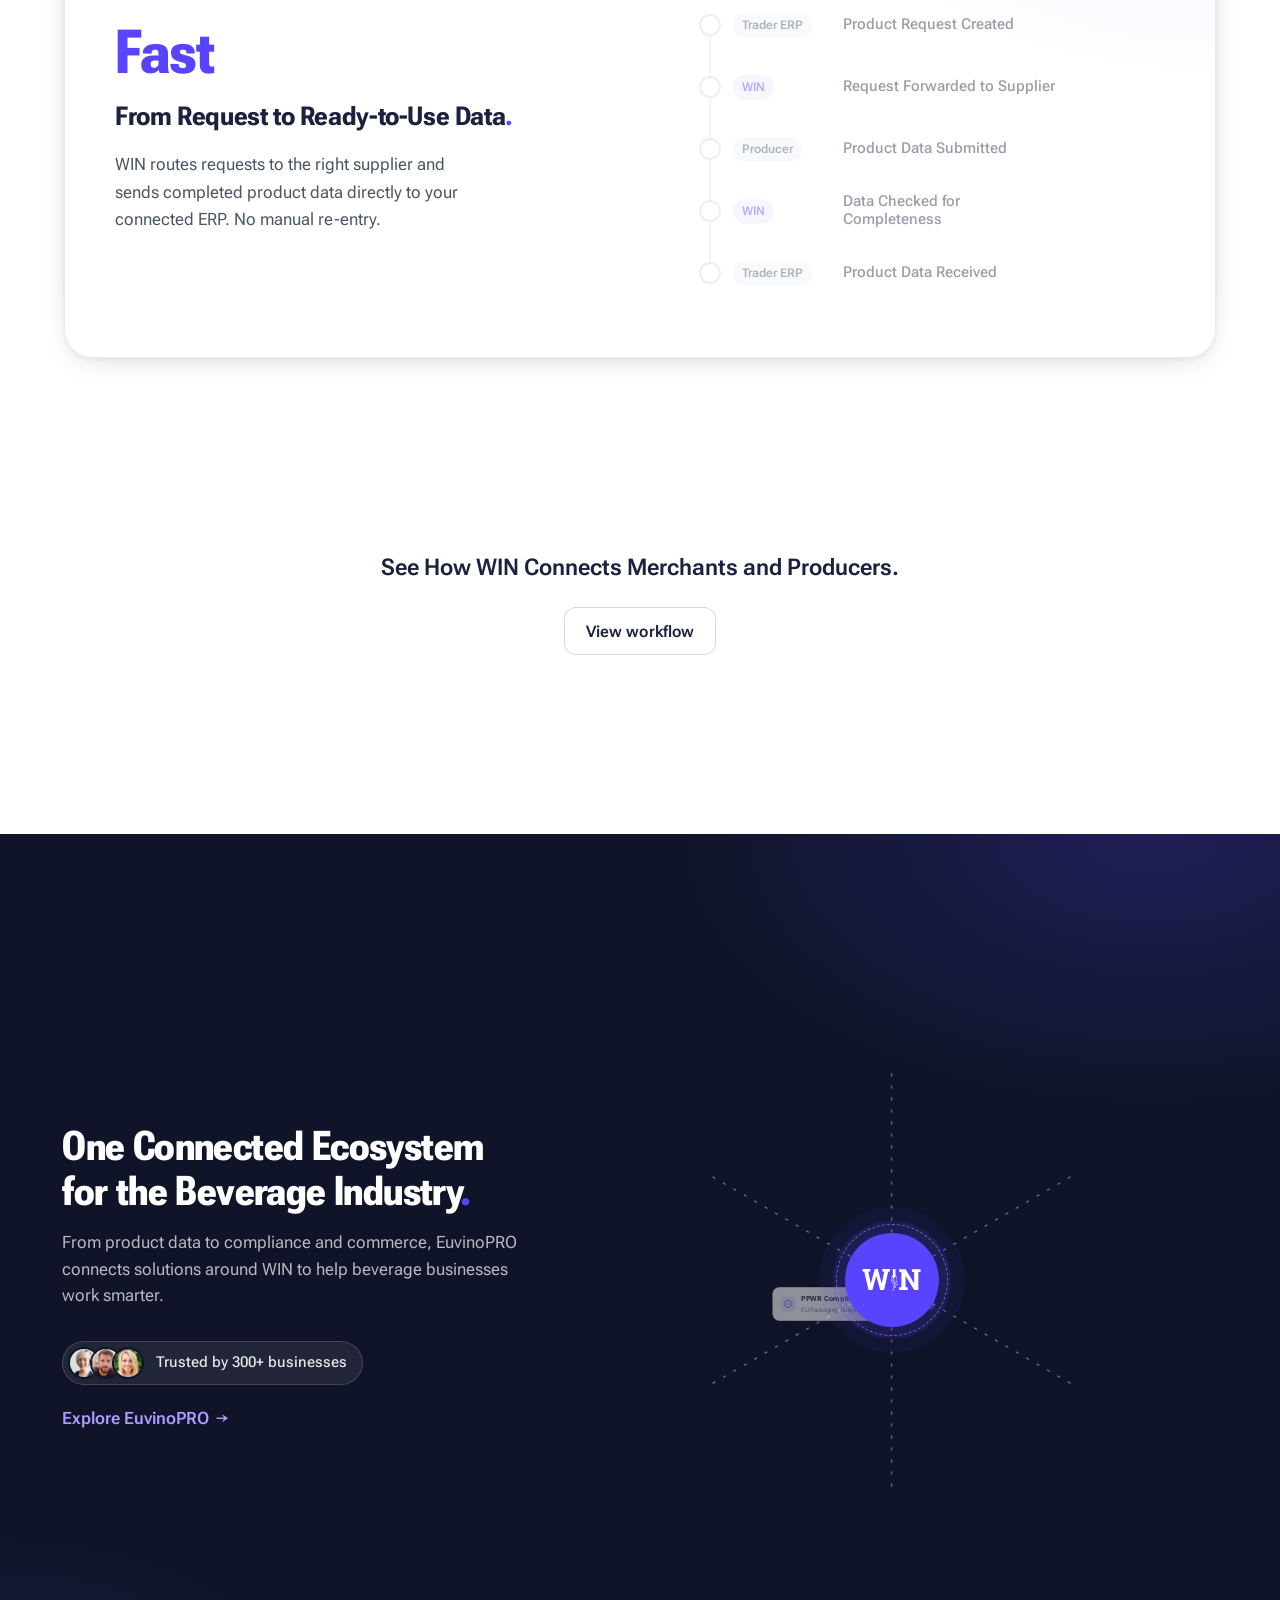
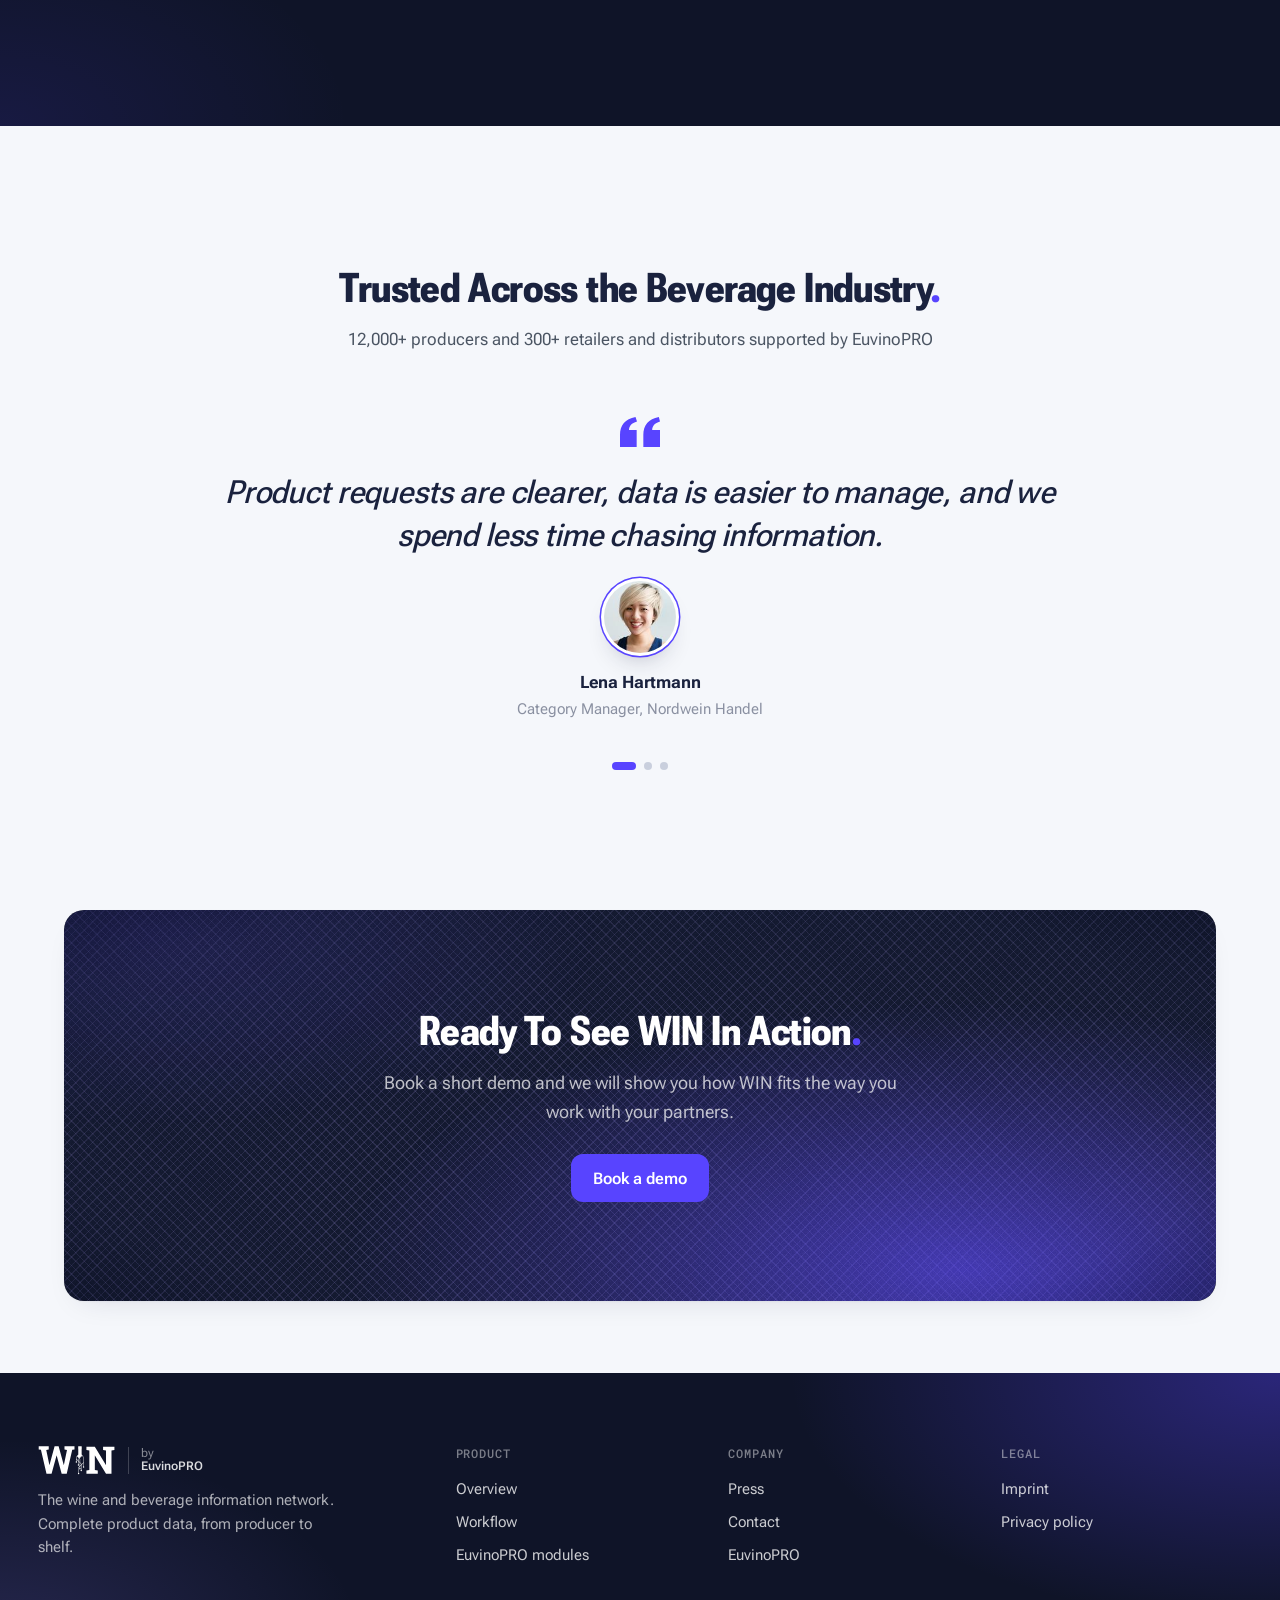
==== commit 8159dde2: "Precise card: failed submit with required-country message, no country placeholder, success on send C" ====
--- a/index.html
+++ b/index.html
@@ -129,7 +129,7 @@
                 <div class="ui-head"><b>Product Record Requested by a Trader</b></div>
                 <div class="ui-field is-ok" data-f="gtin"><label>GTIN</label><div class="ui-input"><span class="ui-val">4006381333931</span><i class="ui-caret"></i></div><span class="ui-msg">Valid</span></div>
                 <div class="ui-field is-ok" data-f="size"><label>Bottle Size</label><div class="ui-input"><span class="ui-val">0.75 L</span><i class="ui-caret"></i></div><span class="ui-msg">Valid</span></div>
-                <div class="ui-field is-err" data-f="country"><label>Country of Origin</label><div class="ui-input"><span class="ui-val ui-empty">Empty</span></div><span class="ui-msg">Required</span></div>
+                <div class="ui-field" data-f="country"><label>Country of Origin</label><div class="ui-input"><span class="ui-val"></span></div><span class="ui-msg"></span></div>
                 <div class="ui-progress"><span data-status>2 of 3 Required Fields Complete</span><b data-pct>67%</b><i><em style="width:67%"></em></i></div>
                 <span class="ui-send" aria-disabled="true">Send to Trader</span>
               </div>
--- a/css/styles.css
+++ b/css/styles.css
@@ -2660,3 +2660,11 @@
 @media (max-width: 700px) { .float b, .float small { white-space: normal; } }
 /* press gallery: breathing room above the first row so it never touches the nav */
 .gx-grid { padding-top: clamp(20px, 3.5vh, 36px); }
+
+/* Precise card: Send button keeps one size through its states; refuses with a shake; success = green with a drawn tick */
+.ui-send { min-width: 148px; justify-content: center; }
+.ui-form .ui-send.is-sent { background: var(--success-600); color: #fff; opacity: 1; animation: successPop .45s var(--ease); }
+.ui-form .ui-send .btn-tick { width: 18px; height: 18px; }
+.ui-send.is-shake { animation: sendShake .42s var(--ease); }
+@keyframes sendShake { 0%, 100% { transform: translateX(0); } 20% { transform: translateX(-6px); } 40% { transform: translateX(6px); } 60% { transform: translateX(-4px); } 80% { transform: translateX(3px); } }
+@media (prefers-reduced-motion: reduce) { .ui-send.is-shake { animation: none; } }
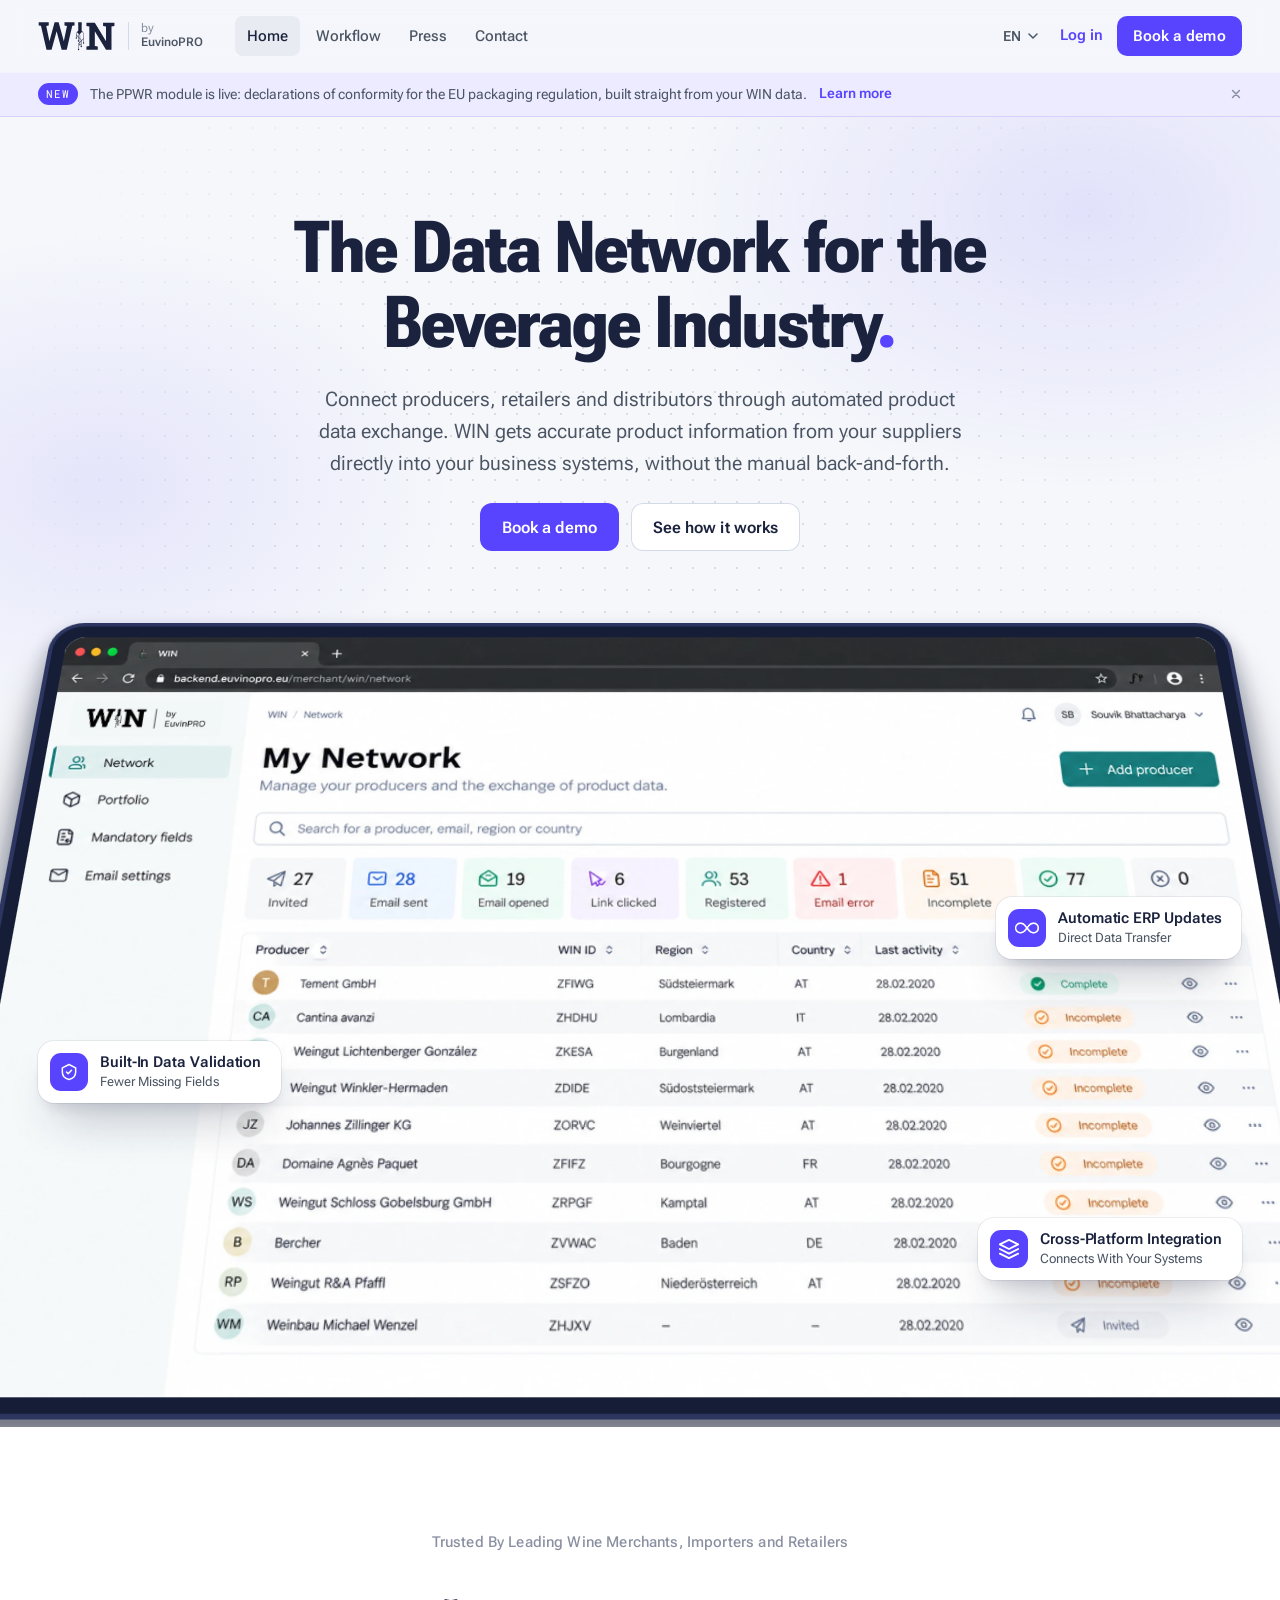
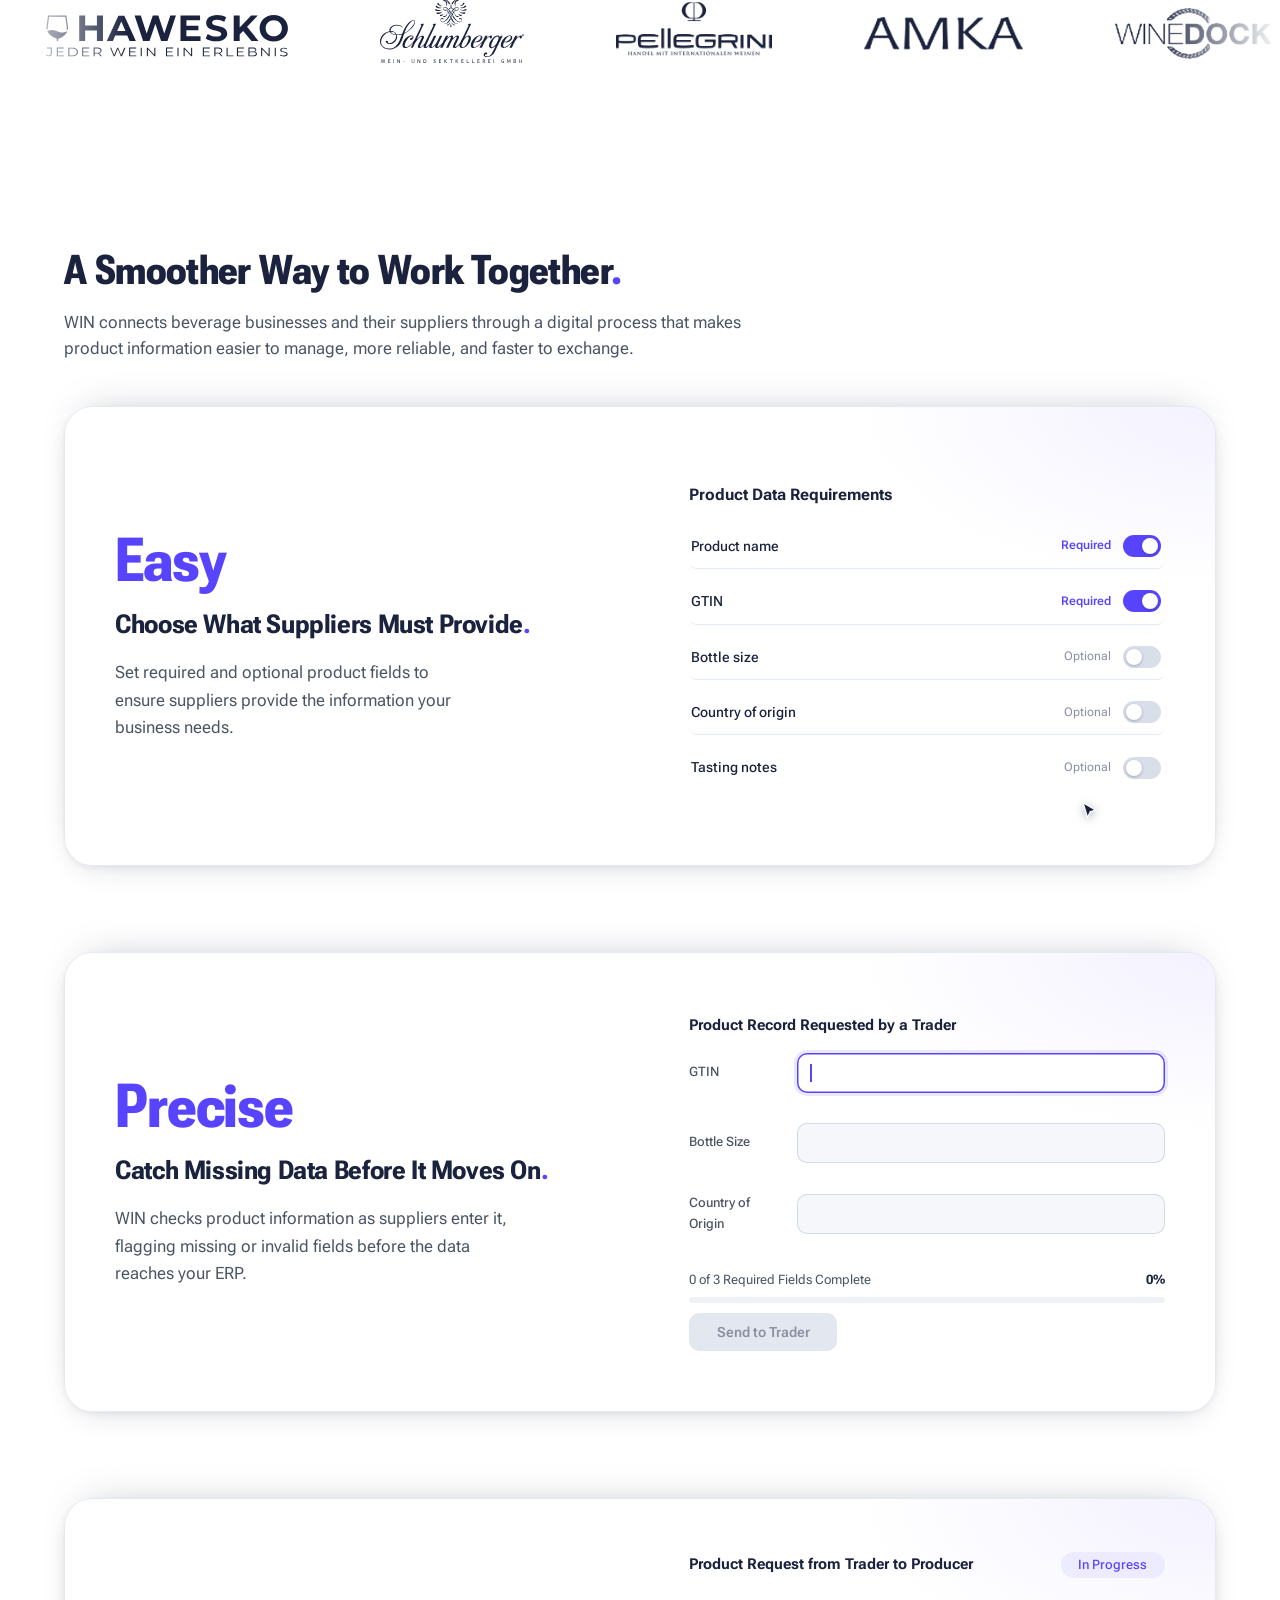
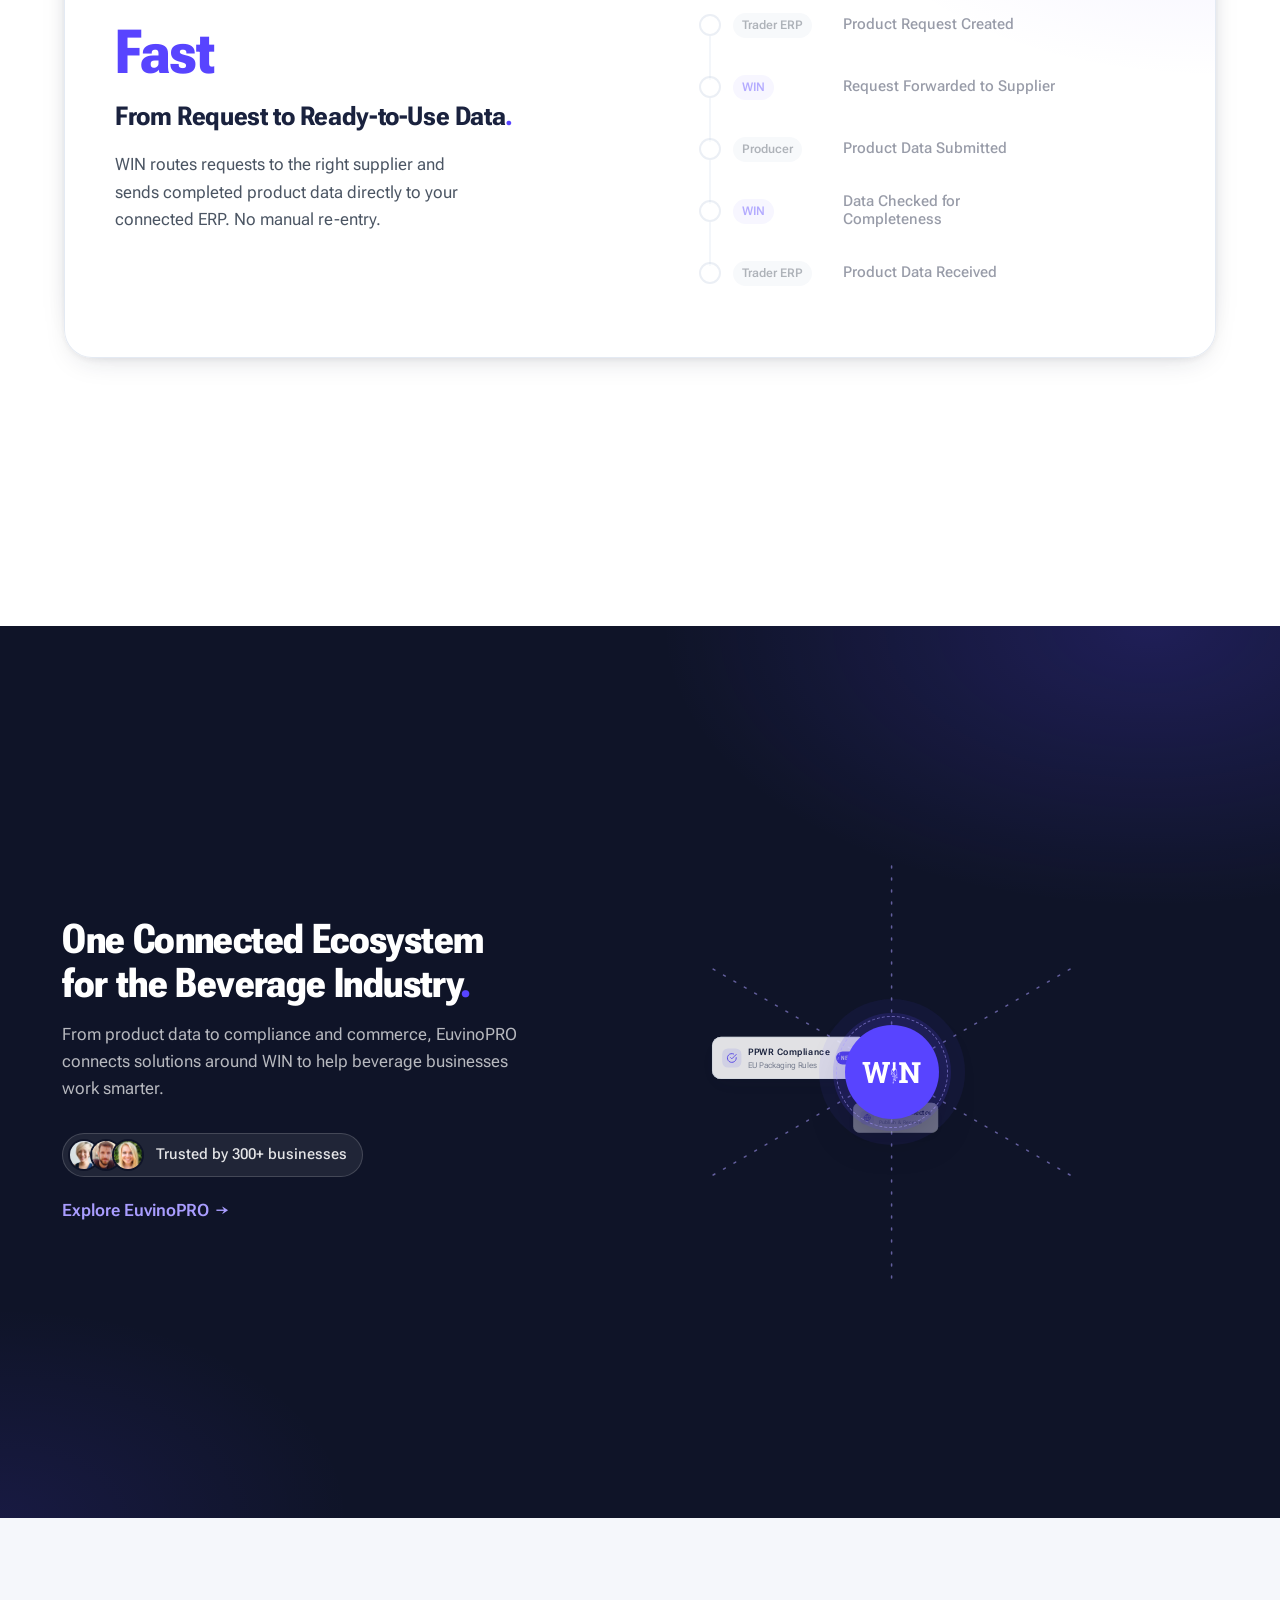
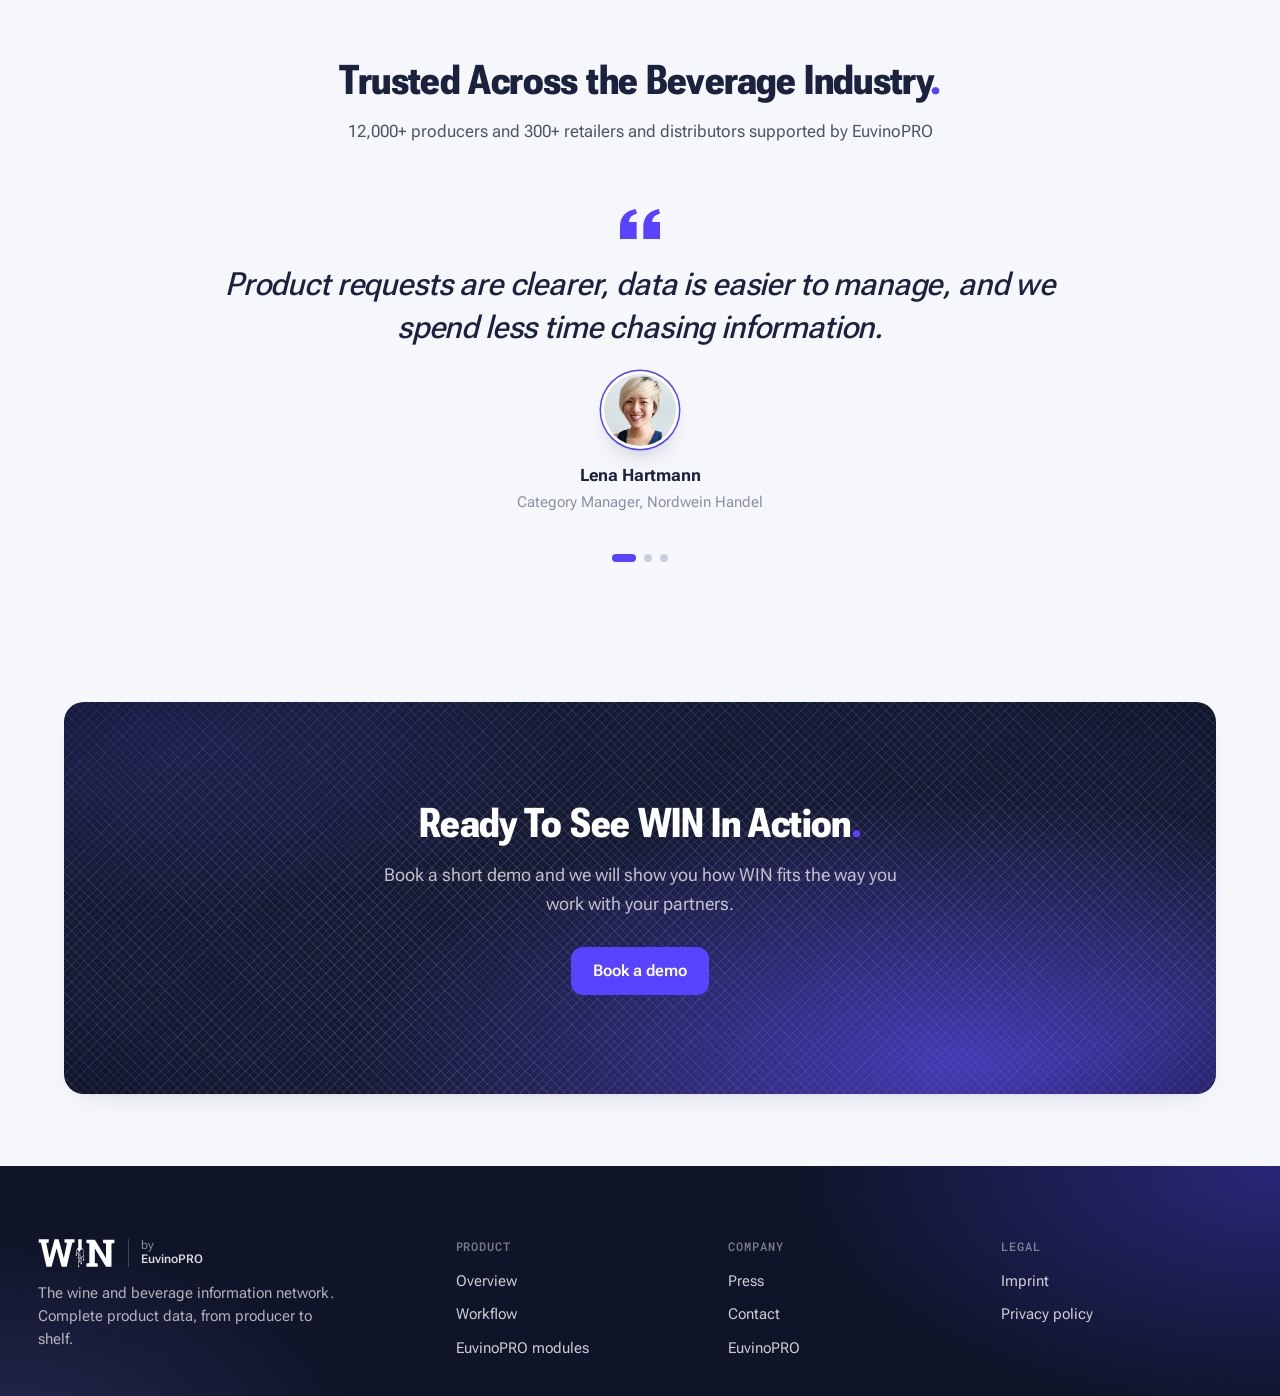
==== commit a6bcfa47: "Home: remove the line and View workflow button under the Why WIN cards Co-Authored-By: Claude Opus 5" ====
--- a/index.html
+++ b/index.html
@@ -159,10 +159,6 @@
         </div>
       </div>
       </div>
-      <div class="why-more reveal">
-        <p>See How WIN Connects Merchants and Producers.</p>
-        <a class="btn btn-secondary btn-shiny" href="solution.html">View workflow</a>
-      </div>
     </div>
   </section>
 
